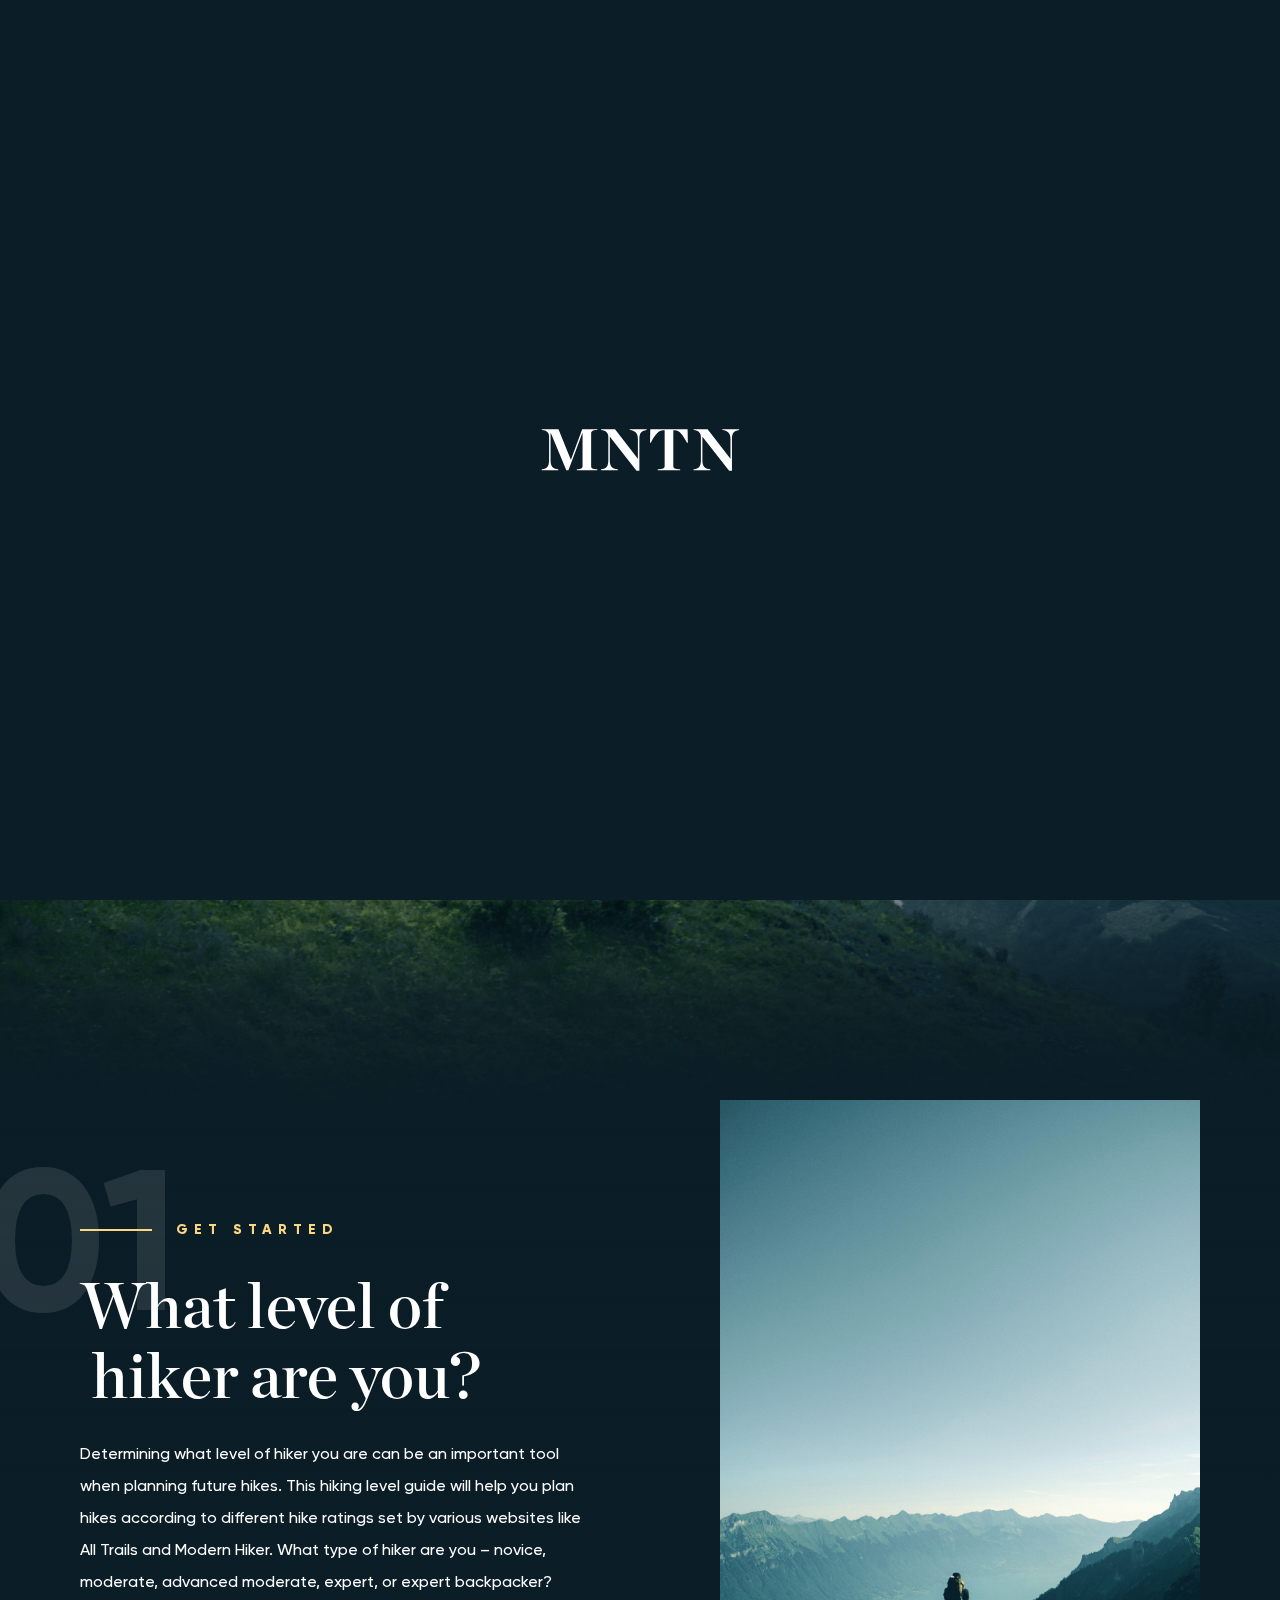
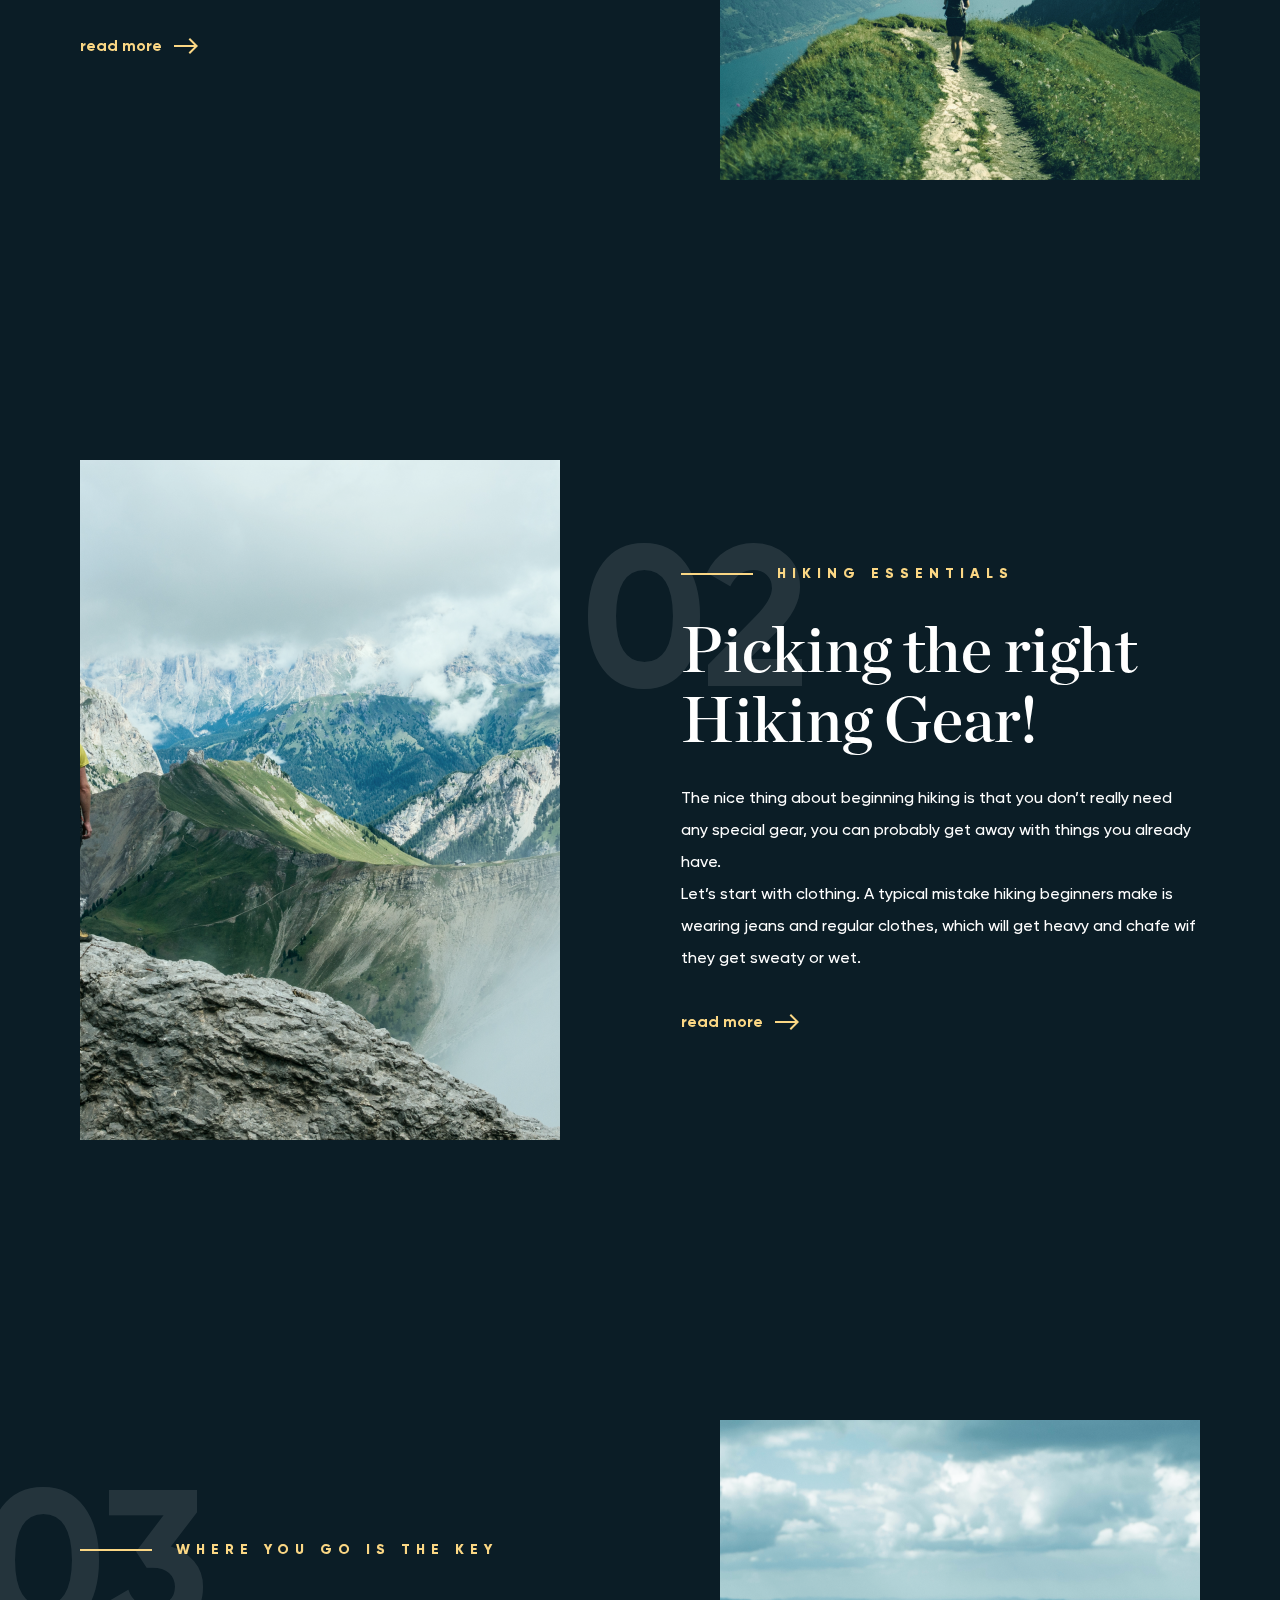
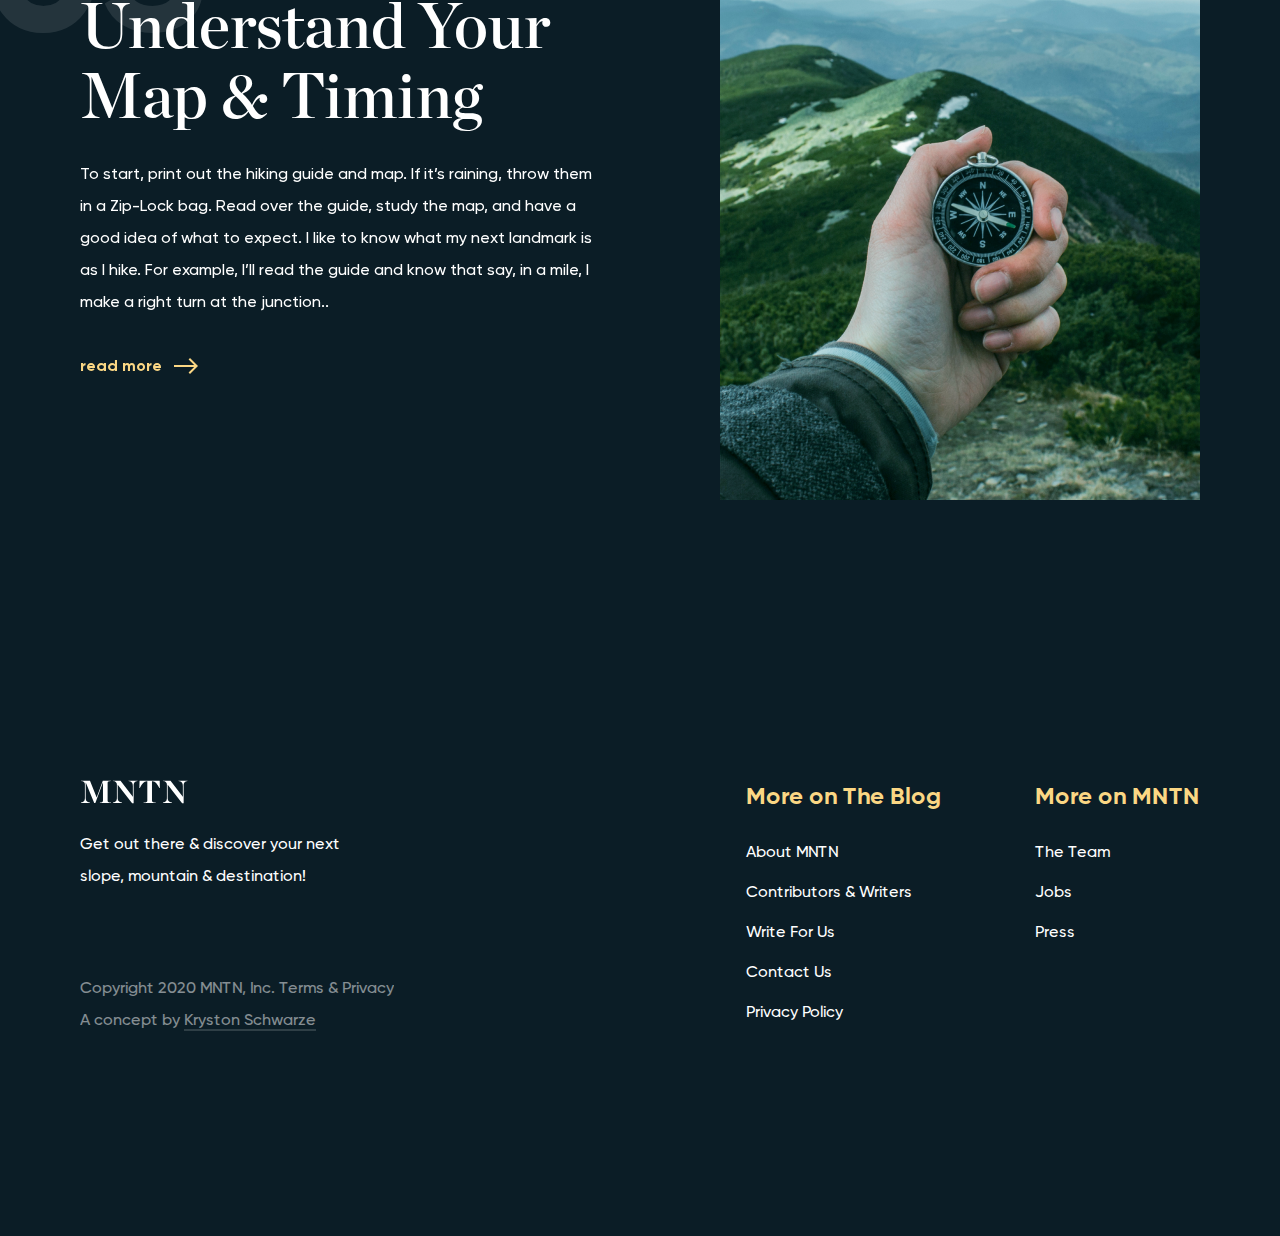
==== index.html @ 4f1edd0f "INIT" ====
<!DOCTYPE html>
<!-- saved from url=(0033)https://mntn.krystonschwarze.com/ -->
<html data-wf-page="5e99e50e1c66a9720b7ceb38" data-wf-site="5e2d678660dc1a91f8ef1b43" class="w-mod-js w-mod-ix mdl-js"><head><meta http-equiv="Content-Type" content="text/html; charset=UTF-8">
  
  <title>MNTN | Landing Page</title>
  <meta content="This is a concept for a blog landing page about hiking and traveling. By Kryston Schwarze." name="description">
  <meta content="MNTN | Landing Page" property="og:title">
  <meta content="This is a concept for a blog landing page about hiking and traveling. By Kryston Schwarze." property="og:description">
  <meta content="http://drive.google.com/uc?export=view&amp;id=1A3w-CeEMQgr1Tvk6RG8-RAgnAR3TEjqf" property="og:image">
  <meta content="summary" name="twitter:card">
  <meta content="width=device-width, initial-scale=1" name="viewport">
  <meta content="Webflow" name="generator">
  <link href="normalize.css" rel="stylesheet" type="text/css">
  <link href="webflow.css" rel="stylesheet" type="text/css">
  <link href="mntn.webflow.css" rel="stylesheet" type="text/css">
  <!-- [if lt IE 9]><script src="https://cdnjs.cloudflare.com/ajax/libs/html5shiv/3.7.3/html5shiv.min.js" type="text/javascript"></script><![endif] -->
  <script type="text/javascript">!function(o,c){var n=c.documentElement,t=" w-mod-";n.className+=t+"js",("ontouchstart"in o||o.DocumentTouch&&c instanceof DocumentTouch)&&(n.className+=t+"touch")}(window,document);</script>
  <link href="https://mntn.krystonschwarze.com/images/favicon.png" rel="shortcut icon" type="image/x-icon">
  <link href="https://mntn.krystonschwarze.com/images/webclip.png" rel="apple-touch-icon">
  <meta name="theme-color" content="#0B1D26">
  <style>
body {
-webkit-font-smoothing: antialiased;
-moz-font-smoothing: antialiased;
-o-font-smoothing: antialiased;
}
::selection {color: #FBD784; background: #color;}
</style>
<style type="text/css" data-styled-components="FiaaB gTcftA caPIRE" data-styled-components-is-local="true">
/* sc-component-id: sc-keyframes-FiaaB */
@-webkit-keyframes FiaaB{100%{-webkit-transform:rotate(360deg);-ms-transform:rotate(360deg);transform:rotate(360deg);}}@keyframes FiaaB{100%{-webkit-transform:rotate(360deg);-ms-transform:rotate(360deg);transform:rotate(360deg);}}
/* sc-component-id: sc-keyframes-gTcftA */
@-webkit-keyframes gTcftA{10%,90%{-webkit-transform:translate3d(-1px,0,0);-ms-transform:translate3d(-1px,0,0);transform:translate3d(-1px,0,0);}20%,80%{-webkit-transform:translate3d(2px,0,0);-ms-transform:translate3d(2px,0,0);transform:translate3d(2px,0,0);}30%,50%,70%{-webkit-transform:translate3d(-4px,0,0);-ms-transform:translate3d(-4px,0,0);transform:translate3d(-4px,0,0);}40%,60%{-webkit-transform:translate3d(4px,0,0);-ms-transform:translate3d(4px,0,0);transform:translate3d(4px,0,0);}}@keyframes gTcftA{10%,90%{-webkit-transform:translate3d(-1px,0,0);-ms-transform:translate3d(-1px,0,0);transform:translate3d(-1px,0,0);}20%,80%{-webkit-transform:translate3d(2px,0,0);-ms-transform:translate3d(2px,0,0);transform:translate3d(2px,0,0);}30%,50%,70%{-webkit-transform:translate3d(-4px,0,0);-ms-transform:translate3d(-4px,0,0);transform:translate3d(-4px,0,0);}40%,60%{-webkit-transform:translate3d(4px,0,0);-ms-transform:translate3d(4px,0,0);transform:translate3d(4px,0,0);}}
/* sc-component-id: sc-keyframes-caPIRE */
@-webkit-keyframes caPIRE{0%{-webkit-transform:scale(.75);-ms-transform:scale(.75);transform:scale(.75);}20%{-webkit-transform:scale(1);-ms-transform:scale(1);transform:scale(1);}40%{-webkit-transform:scale(.75);-ms-transform:scale(.75);transform:scale(.75);}60%{-webkit-transform:scale(1);-ms-transform:scale(1);transform:scale(1);}80%{-webkit-transform:scale(.75);-ms-transform:scale(.75);transform:scale(.75);}100%{-webkit-transform:scale(.75);-ms-transform:scale(.75);transform:scale(.75);}}@keyframes caPIRE{0%{-webkit-transform:scale(.75);-ms-transform:scale(.75);transform:scale(.75);}20%{-webkit-transform:scale(1);-ms-transform:scale(1);transform:scale(1);}40%{-webkit-transform:scale(.75);-ms-transform:scale(.75);transform:scale(.75);}60%{-webkit-transform:scale(1);-ms-transform:scale(1);transform:scale(1);}80%{-webkit-transform:scale(.75);-ms-transform:scale(.75);transform:scale(.75);}100%{-webkit-transform:scale(.75);-ms-transform:scale(.75);transform:scale(.75);}}</style><style>@-webkit-keyframes swal2-show{0%{-webkit-transform:scale(.7);transform:scale(.7)}45%{-webkit-transform:scale(1.05);transform:scale(1.05)}80%{-webkit-transform:scale(.95);transform:scale(.95)}100%{-webkit-transform:scale(1);transform:scale(1)}}@keyframes swal2-show{0%{-webkit-transform:scale(.7);transform:scale(.7)}45%{-webkit-transform:scale(1.05);transform:scale(1.05)}80%{-webkit-transform:scale(.95);transform:scale(.95)}100%{-webkit-transform:scale(1);transform:scale(1)}}@-webkit-keyframes swal2-hide{0%{-webkit-transform:scale(1);transform:scale(1);opacity:1}100%{-webkit-transform:scale(.5);transform:scale(.5);opacity:0}}@keyframes swal2-hide{0%{-webkit-transform:scale(1);transform:scale(1);opacity:1}100%{-webkit-transform:scale(.5);transform:scale(.5);opacity:0}}@-webkit-keyframes swal2-animate-success-line-tip{0%{top:1.1875em;left:.0625em;width:0}54%{top:1.0625em;left:.125em;width:0}70%{top:2.1875em;left:-.375em;width:3.125em}84%{top:3em;left:1.3125em;width:1.0625em}100%{top:2.8125em;left:.875em;width:1.5625em}}@keyframes swal2-animate-success-line-tip{0%{top:1.1875em;left:.0625em;width:0}54%{top:1.0625em;left:.125em;width:0}70%{top:2.1875em;left:-.375em;width:3.125em}84%{top:3em;left:1.3125em;width:1.0625em}100%{top:2.8125em;left:.875em;width:1.5625em}}@-webkit-keyframes swal2-animate-success-line-long{0%{top:3.375em;right:2.875em;width:0}65%{top:3.375em;right:2.875em;width:0}84%{top:2.1875em;right:0;width:3.4375em}100%{top:2.375em;right:.5em;width:2.9375em}}@keyframes swal2-animate-success-line-long{0%{top:3.375em;right:2.875em;width:0}65%{top:3.375em;right:2.875em;width:0}84%{top:2.1875em;right:0;width:3.4375em}100%{top:2.375em;right:.5em;width:2.9375em}}@-webkit-keyframes swal2-rotate-success-circular-line{0%{-webkit-transform:rotate(-45deg);transform:rotate(-45deg)}5%{-webkit-transform:rotate(-45deg);transform:rotate(-45deg)}12%{-webkit-transform:rotate(-405deg);transform:rotate(-405deg)}100%{-webkit-transform:rotate(-405deg);transform:rotate(-405deg)}}@keyframes swal2-rotate-success-circular-line{0%{-webkit-transform:rotate(-45deg);transform:rotate(-45deg)}5%{-webkit-transform:rotate(-45deg);transform:rotate(-45deg)}12%{-webkit-transform:rotate(-405deg);transform:rotate(-405deg)}100%{-webkit-transform:rotate(-405deg);transform:rotate(-405deg)}}@-webkit-keyframes swal2-animate-error-x-mark{0%{margin-top:1.625em;-webkit-transform:scale(.4);transform:scale(.4);opacity:0}50%{margin-top:1.625em;-webkit-transform:scale(.4);transform:scale(.4);opacity:0}80%{margin-top:-.375em;-webkit-transform:scale(1.15);transform:scale(1.15)}100%{margin-top:0;-webkit-transform:scale(1);transform:scale(1);opacity:1}}@keyframes swal2-animate-error-x-mark{0%{margin-top:1.625em;-webkit-transform:scale(.4);transform:scale(.4);opacity:0}50%{margin-top:1.625em;-webkit-transform:scale(.4);transform:scale(.4);opacity:0}80%{margin-top:-.375em;-webkit-transform:scale(1.15);transform:scale(1.15)}100%{margin-top:0;-webkit-transform:scale(1);transform:scale(1);opacity:1}}@-webkit-keyframes swal2-animate-error-icon{0%{-webkit-transform:rotateX(100deg);transform:rotateX(100deg);opacity:0}100%{-webkit-transform:rotateX(0);transform:rotateX(0);opacity:1}}@keyframes swal2-animate-error-icon{0%{-webkit-transform:rotateX(100deg);transform:rotateX(100deg);opacity:0}100%{-webkit-transform:rotateX(0);transform:rotateX(0);opacity:1}}body.swal2-toast-shown .swal2-container{background-color:transparent}body.swal2-toast-shown .swal2-container.swal2-shown{background-color:transparent}body.swal2-toast-shown .swal2-container.swal2-top{top:0;right:auto;bottom:auto;left:50%;-webkit-transform:translateX(-50%);transform:translateX(-50%)}body.swal2-toast-shown .swal2-container.swal2-top-end,body.swal2-toast-shown .swal2-container.swal2-top-right{top:0;right:0;bottom:auto;left:auto}body.swal2-toast-shown .swal2-container.swal2-top-left,body.swal2-toast-shown .swal2-container.swal2-top-start{top:0;right:auto;bottom:auto;left:0}body.swal2-toast-shown .swal2-container.swal2-center-left,body.swal2-toast-shown .swal2-container.swal2-center-start{top:50%;right:auto;bottom:auto;left:0;-webkit-transform:translateY(-50%);transform:translateY(-50%)}body.swal2-toast-shown .swal2-container.swal2-center{top:50%;right:auto;bottom:auto;left:50%;-webkit-transform:translate(-50%,-50%);transform:translate(-50%,-50%)}body.swal2-toast-shown .swal2-container.swal2-center-end,body.swal2-toast-shown .swal2-container.swal2-center-right{top:50%;right:0;bottom:auto;left:auto;-webkit-transform:translateY(-50%);transform:translateY(-50%)}body.swal2-toast-shown .swal2-container.swal2-bottom-left,body.swal2-toast-shown .swal2-container.swal2-bottom-start{top:auto;right:auto;bottom:0;left:0}body.swal2-toast-shown .swal2-container.swal2-bottom{top:auto;right:auto;bottom:0;left:50%;-webkit-transform:translateX(-50%);transform:translateX(-50%)}body.swal2-toast-shown .swal2-container.swal2-bottom-end,body.swal2-toast-shown .swal2-container.swal2-bottom-right{top:auto;right:0;bottom:0;left:auto}body.swal2-toast-column .swal2-toast{flex-direction:column;align-items:stretch}body.swal2-toast-column .swal2-toast .swal2-actions{flex:1;align-self:stretch;height:2.2em;margin-top:.3125em}body.swal2-toast-column .swal2-toast .swal2-loading{justify-content:center}body.swal2-toast-column .swal2-toast .swal2-input{height:2em;margin:.3125em auto;font-size:1em}body.swal2-toast-column .swal2-toast .swal2-validation-message{font-size:1em}.swal2-popup.swal2-toast{flex-direction:row;align-items:center;width:auto;padding:.625em;box-shadow:0 0 .625em #d9d9d9;overflow-y:hidden}.swal2-popup.swal2-toast .swal2-header{flex-direction:row}.swal2-popup.swal2-toast .swal2-title{flex-grow:1;justify-content:flex-start;margin:0 .6em;font-size:1em}.swal2-popup.swal2-toast .swal2-footer{margin:.5em 0 0;padding:.5em 0 0;font-size:.8em}.swal2-popup.swal2-toast .swal2-close{position:initial;width:.8em;height:.8em;line-height:.8}.swal2-popup.swal2-toast .swal2-content{justify-content:flex-start;font-size:1em}.swal2-popup.swal2-toast .swal2-icon{width:2em;min-width:2em;height:2em;margin:0}.swal2-popup.swal2-toast .swal2-icon-text{font-size:2em;font-weight:700;line-height:1em}.swal2-popup.swal2-toast .swal2-icon.swal2-success .swal2-success-ring{width:2em;height:2em}.swal2-popup.swal2-toast .swal2-icon.swal2-error [class^=swal2-x-mark-line]{top:.875em;width:1.375em}.swal2-popup.swal2-toast .swal2-icon.swal2-error [class^=swal2-x-mark-line][class$=left]{left:.3125em}.swal2-popup.swal2-toast .swal2-icon.swal2-error [class^=swal2-x-mark-line][class$=right]{right:.3125em}.swal2-popup.swal2-toast .swal2-actions{height:auto;margin:0 .3125em}.swal2-popup.swal2-toast .swal2-styled{margin:0 .3125em;padding:.3125em .625em;font-size:1em}.swal2-popup.swal2-toast .swal2-styled:focus{box-shadow:0 0 0 .0625em #fff,0 0 0 .125em rgba(50,100,150,.4)}.swal2-popup.swal2-toast .swal2-success{border-color:#a5dc86}.swal2-popup.swal2-toast .swal2-success [class^=swal2-success-circular-line]{position:absolute;width:2em;height:2.8125em;-webkit-transform:rotate(45deg);transform:rotate(45deg);border-radius:50%}.swal2-popup.swal2-toast .swal2-success [class^=swal2-success-circular-line][class$=left]{top:-.25em;left:-.9375em;-webkit-transform:rotate(-45deg);transform:rotate(-45deg);-webkit-transform-origin:2em 2em;transform-origin:2em 2em;border-radius:4em 0 0 4em}.swal2-popup.swal2-toast .swal2-success [class^=swal2-success-circular-line][class$=right]{top:-.25em;left:.9375em;-webkit-transform-origin:0 2em;transform-origin:0 2em;border-radius:0 4em 4em 0}.swal2-popup.swal2-toast .swal2-success .swal2-success-ring{width:2em;height:2em}.swal2-popup.swal2-toast .swal2-success .swal2-success-fix{top:0;left:.4375em;width:.4375em;height:2.6875em}.swal2-popup.swal2-toast .swal2-success [class^=swal2-success-line]{height:.3125em}.swal2-popup.swal2-toast .swal2-success [class^=swal2-success-line][class$=tip]{top:1.125em;left:.1875em;width:.75em}.swal2-popup.swal2-toast .swal2-success [class^=swal2-success-line][class$=long]{top:.9375em;right:.1875em;width:1.375em}.swal2-popup.swal2-toast.swal2-show{-webkit-animation:showSweetToast .5s;animation:showSweetToast .5s}.swal2-popup.swal2-toast.swal2-hide{-webkit-animation:hideSweetToast .2s forwards;animation:hideSweetToast .2s forwards}.swal2-popup.swal2-toast .swal2-animate-success-icon .swal2-success-line-tip{-webkit-animation:animate-toast-success-tip .75s;animation:animate-toast-success-tip .75s}.swal2-popup.swal2-toast .swal2-animate-success-icon .swal2-success-line-long{-webkit-animation:animate-toast-success-long .75s;animation:animate-toast-success-long .75s}@-webkit-keyframes showSweetToast{0%{-webkit-transform:translateY(-.625em) rotateZ(2deg);transform:translateY(-.625em) rotateZ(2deg);opacity:0}33%{-webkit-transform:translateY(0) rotateZ(-2deg);transform:translateY(0) rotateZ(-2deg);opacity:.5}66%{-webkit-transform:translateY(.3125em) rotateZ(2deg);transform:translateY(.3125em) rotateZ(2deg);opacity:.7}100%{-webkit-transform:translateY(0) rotateZ(0);transform:translateY(0) rotateZ(0);opacity:1}}@keyframes showSweetToast{0%{-webkit-transform:translateY(-.625em) rotateZ(2deg);transform:translateY(-.625em) rotateZ(2deg);opacity:0}33%{-webkit-transform:translateY(0) rotateZ(-2deg);transform:translateY(0) rotateZ(-2deg);opacity:.5}66%{-webkit-transform:translateY(.3125em) rotateZ(2deg);transform:translateY(.3125em) rotateZ(2deg);opacity:.7}100%{-webkit-transform:translateY(0) rotateZ(0);transform:translateY(0) rotateZ(0);opacity:1}}@-webkit-keyframes hideSweetToast{0%{opacity:1}33%{opacity:.5}100%{-webkit-transform:rotateZ(1deg);transform:rotateZ(1deg);opacity:0}}@keyframes hideSweetToast{0%{opacity:1}33%{opacity:.5}100%{-webkit-transform:rotateZ(1deg);transform:rotateZ(1deg);opacity:0}}@-webkit-keyframes animate-toast-success-tip{0%{top:.5625em;left:.0625em;width:0}54%{top:.125em;left:.125em;width:0}70%{top:.625em;left:-.25em;width:1.625em}84%{top:1.0625em;left:.75em;width:.5em}100%{top:1.125em;left:.1875em;width:.75em}}@keyframes animate-toast-success-tip{0%{top:.5625em;left:.0625em;width:0}54%{top:.125em;left:.125em;width:0}70%{top:.625em;left:-.25em;width:1.625em}84%{top:1.0625em;left:.75em;width:.5em}100%{top:1.125em;left:.1875em;width:.75em}}@-webkit-keyframes animate-toast-success-long{0%{top:1.625em;right:1.375em;width:0}65%{top:1.25em;right:.9375em;width:0}84%{top:.9375em;right:0;width:1.125em}100%{top:.9375em;right:.1875em;width:1.375em}}@keyframes animate-toast-success-long{0%{top:1.625em;right:1.375em;width:0}65%{top:1.25em;right:.9375em;width:0}84%{top:.9375em;right:0;width:1.125em}100%{top:.9375em;right:.1875em;width:1.375em}}body.swal2-shown:not(.swal2-no-backdrop):not(.swal2-toast-shown){overflow:hidden}body.swal2-height-auto{height:auto!important}body.swal2-no-backdrop .swal2-shown{top:auto;right:auto;bottom:auto;left:auto;background-color:transparent}body.swal2-no-backdrop .swal2-shown>.swal2-modal{box-shadow:0 0 10px rgba(0,0,0,.4)}body.swal2-no-backdrop .swal2-shown.swal2-top{top:0;left:50%;-webkit-transform:translateX(-50%);transform:translateX(-50%)}body.swal2-no-backdrop .swal2-shown.swal2-top-left,body.swal2-no-backdrop .swal2-shown.swal2-top-start{top:0;left:0}body.swal2-no-backdrop .swal2-shown.swal2-top-end,body.swal2-no-backdrop .swal2-shown.swal2-top-right{top:0;right:0}body.swal2-no-backdrop .swal2-shown.swal2-center{top:50%;left:50%;-webkit-transform:translate(-50%,-50%);transform:translate(-50%,-50%)}body.swal2-no-backdrop .swal2-shown.swal2-center-left,body.swal2-no-backdrop .swal2-shown.swal2-center-start{top:50%;left:0;-webkit-transform:translateY(-50%);transform:translateY(-50%)}body.swal2-no-backdrop .swal2-shown.swal2-center-end,body.swal2-no-backdrop .swal2-shown.swal2-center-right{top:50%;right:0;-webkit-transform:translateY(-50%);transform:translateY(-50%)}body.swal2-no-backdrop .swal2-shown.swal2-bottom{bottom:0;left:50%;-webkit-transform:translateX(-50%);transform:translateX(-50%)}body.swal2-no-backdrop .swal2-shown.swal2-bottom-left,body.swal2-no-backdrop .swal2-shown.swal2-bottom-start{bottom:0;left:0}body.swal2-no-backdrop .swal2-shown.swal2-bottom-end,body.swal2-no-backdrop .swal2-shown.swal2-bottom-right{right:0;bottom:0}.swal2-container{display:flex;position:fixed;top:0;right:0;bottom:0;left:0;flex-direction:row;align-items:center;justify-content:center;padding:10px;background-color:transparent;z-index:1060;overflow-x:hidden;-webkit-overflow-scrolling:touch}.swal2-container.swal2-top{align-items:flex-start}.swal2-container.swal2-top-left,.swal2-container.swal2-top-start{align-items:flex-start;justify-content:flex-start}.swal2-container.swal2-top-end,.swal2-container.swal2-top-right{align-items:flex-start;justify-content:flex-end}.swal2-container.swal2-center{align-items:center}.swal2-container.swal2-center-left,.swal2-container.swal2-center-start{align-items:center;justify-content:flex-start}.swal2-container.swal2-center-end,.swal2-container.swal2-center-right{align-items:center;justify-content:flex-end}.swal2-container.swal2-bottom{align-items:flex-end}.swal2-container.swal2-bottom-left,.swal2-container.swal2-bottom-start{align-items:flex-end;justify-content:flex-start}.swal2-container.swal2-bottom-end,.swal2-container.swal2-bottom-right{align-items:flex-end;justify-content:flex-end}.swal2-container.swal2-grow-fullscreen>.swal2-modal{display:flex!important;flex:1;align-self:stretch;justify-content:center}.swal2-container.swal2-grow-row>.swal2-modal{display:flex!important;flex:1;align-content:center;justify-content:center}.swal2-container.swal2-grow-column{flex:1;flex-direction:column}.swal2-container.swal2-grow-column.swal2-bottom,.swal2-container.swal2-grow-column.swal2-center,.swal2-container.swal2-grow-column.swal2-top{align-items:center}.swal2-container.swal2-grow-column.swal2-bottom-left,.swal2-container.swal2-grow-column.swal2-bottom-start,.swal2-container.swal2-grow-column.swal2-center-left,.swal2-container.swal2-grow-column.swal2-center-start,.swal2-container.swal2-grow-column.swal2-top-left,.swal2-container.swal2-grow-column.swal2-top-start{align-items:flex-start}.swal2-container.swal2-grow-column.swal2-bottom-end,.swal2-container.swal2-grow-column.swal2-bottom-right,.swal2-container.swal2-grow-column.swal2-center-end,.swal2-container.swal2-grow-column.swal2-center-right,.swal2-container.swal2-grow-column.swal2-top-end,.swal2-container.swal2-grow-column.swal2-top-right{align-items:flex-end}.swal2-container.swal2-grow-column>.swal2-modal{display:flex!important;flex:1;align-content:center;justify-content:center}.swal2-container:not(.swal2-top):not(.swal2-top-start):not(.swal2-top-end):not(.swal2-top-left):not(.swal2-top-right):not(.swal2-center-start):not(.swal2-center-end):not(.swal2-center-left):not(.swal2-center-right):not(.swal2-bottom):not(.swal2-bottom-start):not(.swal2-bottom-end):not(.swal2-bottom-left):not(.swal2-bottom-right):not(.swal2-grow-fullscreen)>.swal2-modal{margin:auto}@media all and (-ms-high-contrast:none),(-ms-high-contrast:active){.swal2-container .swal2-modal{margin:0!important}}.swal2-container.swal2-fade{transition:background-color .1s}.swal2-container.swal2-shown{background-color:rgba(0,0,0,.4)}.swal2-popup{display:none;position:relative;flex-direction:column;justify-content:center;width:32em;max-width:100%;padding:1.25em;border-radius:.3125em;background:#fff;font-family:inherit;font-size:1rem;box-sizing:border-box}.swal2-popup:focus{outline:0}.swal2-popup.swal2-loading{overflow-y:hidden}.swal2-popup .swal2-header{display:flex;flex-direction:column;align-items:center}.swal2-popup .swal2-title{display:block;position:relative;max-width:100%;margin:0 0 .4em;padding:0;color:#595959;font-size:1.875em;font-weight:600;text-align:center;text-transform:none;word-wrap:break-word}.swal2-popup .swal2-actions{flex-wrap:wrap;align-items:center;justify-content:center;margin:1.25em auto 0;z-index:1}.swal2-popup .swal2-actions:not(.swal2-loading) .swal2-styled[disabled]{opacity:.4}.swal2-popup .swal2-actions:not(.swal2-loading) .swal2-styled:hover{background-image:linear-gradient(rgba(0,0,0,.1),rgba(0,0,0,.1))}.swal2-popup .swal2-actions:not(.swal2-loading) .swal2-styled:active{background-image:linear-gradient(rgba(0,0,0,.2),rgba(0,0,0,.2))}.swal2-popup .swal2-actions.swal2-loading .swal2-styled.swal2-confirm{width:2.5em;height:2.5em;margin:.46875em;padding:0;border:.25em solid transparent;border-radius:100%;border-color:transparent;background-color:transparent!important;color:transparent;cursor:default;box-sizing:border-box;-webkit-animation:swal2-rotate-loading 1.5s linear 0s infinite normal;animation:swal2-rotate-loading 1.5s linear 0s infinite normal;-webkit-user-select:none;-moz-user-select:none;-ms-user-select:none;user-select:none}.swal2-popup .swal2-actions.swal2-loading .swal2-styled.swal2-cancel{margin-right:30px;margin-left:30px}.swal2-popup .swal2-actions.swal2-loading :not(.swal2-styled).swal2-confirm::after{display:inline-block;width:15px;height:15px;margin-left:5px;border:3px solid #999;border-radius:50%;border-right-color:transparent;box-shadow:1px 1px 1px #fff;content:'';-webkit-animation:swal2-rotate-loading 1.5s linear 0s infinite normal;animation:swal2-rotate-loading 1.5s linear 0s infinite normal}.swal2-popup .swal2-styled{margin:.3125em;padding:.625em 2em;font-weight:500;box-shadow:none}.swal2-popup .swal2-styled:not([disabled]){cursor:pointer}.swal2-popup .swal2-styled.swal2-confirm{border:0;border-radius:.25em;background:initial;background-color:#3085d6;color:#fff;font-size:1.0625em}.swal2-popup .swal2-styled.swal2-cancel{border:0;border-radius:.25em;background:initial;background-color:#aaa;color:#fff;font-size:1.0625em}.swal2-popup .swal2-styled:focus{outline:0;box-shadow:0 0 0 2px #fff,0 0 0 4px rgba(50,100,150,.4)}.swal2-popup .swal2-styled::-moz-focus-inner{border:0}.swal2-popup .swal2-footer{justify-content:center;margin:1.25em 0 0;padding:1em 0 0;border-top:1px solid #eee;color:#545454;font-size:1em}.swal2-popup .swal2-image{max-width:100%;margin:1.25em auto}.swal2-popup .swal2-close{position:absolute;top:0;right:0;justify-content:center;width:1.2em;height:1.2em;padding:0;transition:color .1s ease-out;border:none;border-radius:0;outline:initial;background:0 0;color:#ccc;font-family:serif;font-size:2.5em;line-height:1.2;cursor:pointer;overflow:hidden}.swal2-popup .swal2-close:hover{-webkit-transform:none;transform:none;color:#f27474}.swal2-popup>.swal2-checkbox,.swal2-popup>.swal2-file,.swal2-popup>.swal2-input,.swal2-popup>.swal2-radio,.swal2-popup>.swal2-select,.swal2-popup>.swal2-textarea{display:none}.swal2-popup .swal2-content{justify-content:center;margin:0;padding:0;color:#545454;font-size:1.125em;font-weight:300;line-height:normal;z-index:1;word-wrap:break-word}.swal2-popup #swal2-content{text-align:center}.swal2-popup .swal2-checkbox,.swal2-popup .swal2-file,.swal2-popup .swal2-input,.swal2-popup .swal2-radio,.swal2-popup .swal2-select,.swal2-popup .swal2-textarea{margin:1em auto}.swal2-popup .swal2-file,.swal2-popup .swal2-input,.swal2-popup .swal2-textarea{width:100%;transition:border-color .3s,box-shadow .3s;border:1px solid #d9d9d9;border-radius:.1875em;font-size:1.125em;box-shadow:inset 0 1px 1px rgba(0,0,0,.06);box-sizing:border-box}.swal2-popup .swal2-file.swal2-inputerror,.swal2-popup .swal2-input.swal2-inputerror,.swal2-popup .swal2-textarea.swal2-inputerror{border-color:#f27474!important;box-shadow:0 0 2px #f27474!important}.swal2-popup .swal2-file:focus,.swal2-popup .swal2-input:focus,.swal2-popup .swal2-textarea:focus{border:1px solid #b4dbed;outline:0;box-shadow:0 0 3px #c4e6f5}.swal2-popup .swal2-file::-webkit-input-placeholder,.swal2-popup .swal2-input::-webkit-input-placeholder,.swal2-popup .swal2-textarea::-webkit-input-placeholder{color:#ccc}.swal2-popup .swal2-file:-ms-input-placeholder,.swal2-popup .swal2-input:-ms-input-placeholder,.swal2-popup .swal2-textarea:-ms-input-placeholder{color:#ccc}.swal2-popup .swal2-file::-ms-input-placeholder,.swal2-popup .swal2-input::-ms-input-placeholder,.swal2-popup .swal2-textarea::-ms-input-placeholder{color:#ccc}.swal2-popup .swal2-file::placeholder,.swal2-popup .swal2-input::placeholder,.swal2-popup .swal2-textarea::placeholder{color:#ccc}.swal2-popup .swal2-range input{width:80%}.swal2-popup .swal2-range output{width:20%;font-weight:600;text-align:center}.swal2-popup .swal2-range input,.swal2-popup .swal2-range output{height:2.625em;margin:1em auto;padding:0;font-size:1.125em;line-height:2.625em}.swal2-popup .swal2-input{height:2.625em;padding:0 .75em}.swal2-popup .swal2-input[type=number]{max-width:10em}.swal2-popup .swal2-file{font-size:1.125em}.swal2-popup .swal2-textarea{height:6.75em;padding:.75em}.swal2-popup .swal2-select{min-width:50%;max-width:100%;padding:.375em .625em;color:#545454;font-size:1.125em}.swal2-popup .swal2-checkbox,.swal2-popup .swal2-radio{align-items:center;justify-content:center}.swal2-popup .swal2-checkbox label,.swal2-popup .swal2-radio label{margin:0 .6em;font-size:1.125em}.swal2-popup .swal2-checkbox input,.swal2-popup .swal2-radio input{margin:0 .4em}.swal2-popup .swal2-validation-message{display:none;align-items:center;justify-content:center;padding:.625em;background:#f0f0f0;color:#666;font-size:1em;font-weight:300;overflow:hidden}.swal2-popup .swal2-validation-message::before{display:inline-block;width:1.5em;min-width:1.5em;height:1.5em;margin:0 .625em;border-radius:50%;background-color:#f27474;color:#fff;font-weight:600;line-height:1.5em;text-align:center;content:'!';zoom:normal}@supports (-ms-accelerator:true){.swal2-range input{width:100%!important}.swal2-range output{display:none}}@media all and (-ms-high-contrast:none),(-ms-high-contrast:active){.swal2-range input{width:100%!important}.swal2-range output{display:none}}@-moz-document url-prefix(){.swal2-close:focus{outline:2px solid rgba(50,100,150,.4)}}.swal2-icon{position:relative;justify-content:center;width:5em;height:5em;margin:1.25em auto 1.875em;border:.25em solid transparent;border-radius:50%;line-height:5em;cursor:default;box-sizing:content-box;-webkit-user-select:none;-moz-user-select:none;-ms-user-select:none;user-select:none;zoom:normal}.swal2-icon-text{font-size:3.75em}.swal2-icon.swal2-error{border-color:#f27474}.swal2-icon.swal2-error .swal2-x-mark{position:relative;flex-grow:1}.swal2-icon.swal2-error [class^=swal2-x-mark-line]{display:block;position:absolute;top:2.3125em;width:2.9375em;height:.3125em;border-radius:.125em;background-color:#f27474}.swal2-icon.swal2-error [class^=swal2-x-mark-line][class$=left]{left:1.0625em;-webkit-transform:rotate(45deg);transform:rotate(45deg)}.swal2-icon.swal2-error [class^=swal2-x-mark-line][class$=right]{right:1em;-webkit-transform:rotate(-45deg);transform:rotate(-45deg)}.swal2-icon.swal2-warning{border-color:#facea8;color:#f8bb86}.swal2-icon.swal2-info{border-color:#9de0f6;color:#3fc3ee}.swal2-icon.swal2-question{border-color:#c9dae1;color:#87adbd}.swal2-icon.swal2-success{border-color:#a5dc86}.swal2-icon.swal2-success [class^=swal2-success-circular-line]{position:absolute;width:3.75em;height:7.5em;-webkit-transform:rotate(45deg);transform:rotate(45deg);border-radius:50%}.swal2-icon.swal2-success [class^=swal2-success-circular-line][class$=left]{top:-.4375em;left:-2.0635em;-webkit-transform:rotate(-45deg);transform:rotate(-45deg);-webkit-transform-origin:3.75em 3.75em;transform-origin:3.75em 3.75em;border-radius:7.5em 0 0 7.5em}.swal2-icon.swal2-success [class^=swal2-success-circular-line][class$=right]{top:-.6875em;left:1.875em;-webkit-transform:rotate(-45deg);transform:rotate(-45deg);-webkit-transform-origin:0 3.75em;transform-origin:0 3.75em;border-radius:0 7.5em 7.5em 0}.swal2-icon.swal2-success .swal2-success-ring{position:absolute;top:-.25em;left:-.25em;width:100%;height:100%;border:.25em solid rgba(165,220,134,.3);border-radius:50%;z-index:2;box-sizing:content-box}.swal2-icon.swal2-success .swal2-success-fix{position:absolute;top:.5em;left:1.625em;width:.4375em;height:5.625em;-webkit-transform:rotate(-45deg);transform:rotate(-45deg);z-index:1}.swal2-icon.swal2-success [class^=swal2-success-line]{display:block;position:absolute;height:.3125em;border-radius:.125em;background-color:#a5dc86;z-index:2}.swal2-icon.swal2-success [class^=swal2-success-line][class$=tip]{top:2.875em;left:.875em;width:1.5625em;-webkit-transform:rotate(45deg);transform:rotate(45deg)}.swal2-icon.swal2-success [class^=swal2-success-line][class$=long]{top:2.375em;right:.5em;width:2.9375em;-webkit-transform:rotate(-45deg);transform:rotate(-45deg)}.swal2-progresssteps{align-items:center;margin:0 0 1.25em;padding:0;font-weight:600}.swal2-progresssteps li{display:inline-block;position:relative}.swal2-progresssteps .swal2-progresscircle{width:2em;height:2em;border-radius:2em;background:#3085d6;color:#fff;line-height:2em;text-align:center;z-index:20}.swal2-progresssteps .swal2-progresscircle:first-child{margin-left:0}.swal2-progresssteps .swal2-progresscircle:last-child{margin-right:0}.swal2-progresssteps .swal2-progresscircle.swal2-activeprogressstep{background:#3085d6}.swal2-progresssteps .swal2-progresscircle.swal2-activeprogressstep~.swal2-progresscircle{background:#add8e6}.swal2-progresssteps .swal2-progresscircle.swal2-activeprogressstep~.swal2-progressline{background:#add8e6}.swal2-progresssteps .swal2-progressline{width:2.5em;height:.4em;margin:0 -1px;background:#3085d6;z-index:10}[class^=swal2]{-webkit-tap-highlight-color:transparent}.swal2-show{-webkit-animation:swal2-show .3s;animation:swal2-show .3s}.swal2-show.swal2-noanimation{-webkit-animation:none;animation:none}.swal2-hide{-webkit-animation:swal2-hide .15s forwards;animation:swal2-hide .15s forwards}.swal2-hide.swal2-noanimation{-webkit-animation:none;animation:none}.swal2-rtl .swal2-close{right:auto;left:0}.swal2-animate-success-icon .swal2-success-line-tip{-webkit-animation:swal2-animate-success-line-tip .75s;animation:swal2-animate-success-line-tip .75s}.swal2-animate-success-icon .swal2-success-line-long{-webkit-animation:swal2-animate-success-line-long .75s;animation:swal2-animate-success-line-long .75s}.swal2-animate-success-icon .swal2-success-circular-line-right{-webkit-animation:swal2-rotate-success-circular-line 4.25s ease-in;animation:swal2-rotate-success-circular-line 4.25s ease-in}.swal2-animate-error-icon{-webkit-animation:swal2-animate-error-icon .5s;animation:swal2-animate-error-icon .5s}.swal2-animate-error-icon .swal2-x-mark{-webkit-animation:swal2-animate-error-x-mark .5s;animation:swal2-animate-error-x-mark .5s}@-webkit-keyframes swal2-rotate-loading{0%{-webkit-transform:rotate(0);transform:rotate(0)}100%{-webkit-transform:rotate(360deg);transform:rotate(360deg)}}@keyframes swal2-rotate-loading{0%{-webkit-transform:rotate(0);transform:rotate(0)}100%{-webkit-transform:rotate(360deg);transform:rotate(360deg)}}@media print{body.swal2-shown:not(.swal2-no-backdrop):not(.swal2-toast-shown){overflow-y:scroll!important}body.swal2-shown:not(.swal2-no-backdrop):not(.swal2-toast-shown)>[aria-hidden=true]{display:none}body.swal2-shown:not(.swal2-no-backdrop):not(.swal2-toast-shown) .swal2-container{position:initial!important}}</style><style>
      .ejoy-sub-active{
        color: #1296ba !important;
      }
      
      .ejoy-sub-hovered{
        color: #1296ba !important;
      }
      .ejoy-sub-clzz{
        cursor: pointer;
        
        lineHeight: 1.2;
          font-size: 28px;
          color: #FFCC00; background: rgba(17, 17, 17, 0.7);
        
      }
      .ejoy-sub-clzz:hover{
        color: #1296ba !important;
      }
      .ej-trans-sub{
        position: absolute;
        width: 100%;
        display: flex;
        justify-content: center;
        align-items: center;
        z-index: 9999999;
        cursor: move;
      }
      .ej-trans-sub > span{
        color: #3CF9ED;
        font-size: 18px;
        text-align: center;
        padding: 0 16px;
        line-height: 1.5;
        background: rgba(32, 26, 25, 0.8);
        // text-shadow: 0px 1px 4px black;
        padding: 0 8px;
        
        lineHeight: 1.2;
        font-size: 16px;
        color: #0CB1C7; background: rgba(67, 65, 65, 0.7);
      
      }
      .ej-main-sub{
        position: absolute;
        width: 100%;
        display: flex;
        justify-content: center;
        align-items: center;
        z-index: 99999999;
        cursor: move;
        padding: 0 8px;
      }
      .ej-main-sub > span{
        color: white;
        font-size: 20px;
        line-height: 1.5;
        text-align: center;
        background: rgba(32, 26, 25, 0.8);
        // text-shadow: 0px 1px 4px black;
        padding: 2px 8px;
        
        lineHeight: 1.2;
          font-size: 28px;
          color: #FFCC00; background: rgba(17, 17, 17, 0.7);
        
      }

      .ej-main-sub .ejoy-sub-clzz{
        background: transparent !important
      }

      .tran-subtitle > span{
        cursor: pointer;
        padding-left: 10px;
        top: 2px;
        position: relative;
      }

      .tran-subtitle > span > span{
        position: absolute;
        top: -170%;
        background: rgba(0,0,0,0.5);
        font-size: 13px;
        line-height: 20px;
        padding: 2px 8px;
        color: white;
        display: none;
        border-radius: 4px;
        white-space: nowrap;
        left: -50%;
        font-weight: normal;
      }

      .view-icon-copy-main-sub:hover > span, .view-icon-edit-sub:hover > span, .view-icon-copy-tran-sub:hover > span {
        display: block;
      }

      .tran-subtitle > span > svg{
        width: 16px;
        height: 16px;
        pointer-events: none;
        display: inline-flex !important;
        vertical-align: baseline !important;
      }
      
      .view-icon-copy-main-sub > svg{
        pointer-events: none;
        color: #FFCC00
      }

      .view-icon-copy-tran-sub{
        padding-left: 0 !important;
        padding-right: 8px !important;
      }
      .view-icon-copy-tran-sub > svg{
        pointer-events: none;
        color: #0CB1C7
      }


      </style></head>
<body class="body">
  <div data-w-id="41b39f2a-3cc6-0436-9059-9418e7f2bdc5" style="display: none; opacity: 0;" class="loading">
    <div class="loading-wrapper"><img src="Logo.svg" width="200" alt="" class="logo-loading"></div>
  </div>
  <div class="site-wrapper">
    <div class="hero-section">
      <div class="navbar">
        <div class="content-wrapper nav">
          <a href="https://mntn.krystonschwarze.com/#" class="logo w-inline-block">
            <div class="mntn-logo w-embed"><svg width="108" height="24" viewBox="0 0 108 24" fill="none" xmlns="http://www.w3.org/2000/svg">
<g clip-path="url(#clip0)">
<path d="M0.96 23H9.856V22.552C6.656 22.136 5.696 20.792 5.696 17.56V2.872H5.888L14.208 23.032H15.36L22.816 2.872H22.976V20.728C22.976 22.008 22.176 22.456 19.904 22.552V23H30.944V22.552C28.256 22.456 27.616 21.944 27.616 20.728V2.968C27.616 1.752 28.256 1.208 30.944 1.112V0.695999H22.784L16.736 17.144H16.576L9.984 0.695999H0.96V1.112C3.712 1.176 4.896 2.648 4.896 4.568V17.56C4.896 20.792 3.968 22.168 0.96 22.552V23Z" fill="white"></path>
<path d="M52.128 23.352H53.664V6.104C53.664 2.936 54.528 1.56 57.536 1.112V0.695999H48.448V1.112C51.68 1.496 52.864 2.936 52.864 6.104V16.728H52.832L40.512 0.695999H32.96V1.112C35.712 1.24 36.896 2.872 36.896 4.824V17.56C36.896 20.792 35.968 22.168 32.96 22.552V23H41.984V22.552C38.72 22.2 37.696 20.792 37.696 17.56V4.728H37.728L52.128 23.352Z" fill="white"></path>
<path d="M63.6 23H75.696V22.552C72.848 22.488 71.984 21.944 71.984 20.728V1.272H72.752C75.216 1.272 77.136 3.736 79.376 8.088L79.856 8.024L79.696 0.695999H59.568L59.376 8.024L59.856 8.088C62.128 3.64 64.08 1.272 66.512 1.272H67.312V20.728C67.312 21.944 66.416 22.488 63.6 22.552V23Z" fill="white"></path>
<path d="M102.128 23.352H103.664V6.104C103.664 2.936 104.528 1.56 107.536 1.112V0.695999H98.448V1.112C101.68 1.496 102.864 2.936 102.864 6.104V16.728H102.832L90.512 0.695999H82.96V1.112C85.712 1.24 86.896 2.872 86.896 4.824V17.56C86.896 20.792 85.968 22.168 82.96 22.552V23H91.984V22.552C88.72 22.2 87.696 20.792 87.696 17.56V4.728H87.728L102.128 23.352Z" fill="white"></path>
</g>
<defs>
<clippath id="clip0">
<rect width="108" height="24" fill="white"></rect>
</clippath>
</defs>
</svg></div>
          </a>
          <div class="nav-link-wrapper">
            <a href="https://mntn.krystonschwarze.com/#" class="nav-link nav w-inline-block">
              <div>Equipment</div>
            </a>
            <a href="https://mntn.krystonschwarze.com/#" class="nav-link nav w-inline-block">
              <div>About us</div>
            </a>
            <a href="https://mntn.krystonschwarze.com/#" class="nav-link nav w-inline-block">
              <div>Blog</div>
            </a>
          </div>
          <div class="account">
            <a href="https://mntn.krystonschwarze.com/#" class="link-to hero w-inline-block">
              <div class="icon margin-right w-embed"><svg width="24" height="24" viewBox="0 0 24 24" fill="none" xmlns="http://www.w3.org/2000/svg">
<path fill-rule="evenodd" clip-rule="evenodd" d="M12 14C14.2091 14 16 12.2091 16 10C16 7.79086 14.2091 6 12 6C9.79086 6 8 7.79086 8 10C8 12.2091 9.79086 14 12 14ZM12 12C13.1046 12 14 11.1046 14 10C14 8.89543 13.1046 8 12 8C10.8954 8 10 8.89543 10 10C10 11.1046 10.8954 12 12 12Z" fill="currentColor"></path>
<path fill-rule="evenodd" clip-rule="evenodd" d="M17.9261 20.0557C20.397 18.235 22 15.3047 22 12C22 6.47715 17.5228 2 12 2C6.47715 2 2 6.47715 2 12C2 15.3047 3.60301 18.235 6.07388 20.0557C6.11934 20.0892 6.16509 20.1223 6.21112 20.1551C6.65997 20.4742 7.1363 20.7573 7.63587 21C8.95464 21.6407 10.4354 22 12 22C13.5646 22 15.0454 21.6407 16.3641 21C16.3909 20.987 16.4177 20.9738 16.4443 20.9606C16.9657 20.7015 17.4613 20.3982 17.9261 20.0557ZM17.2287 18.055C18.926 16.588 20 14.4194 20 12C20 7.58172 16.4183 4 12 4C7.58172 4 4 7.58172 4 12C4 14.4194 5.07401 16.588 6.77128 18.055C7.80066 16.2313 9.75654 15 12 15C14.2435 15 16.1993 16.2313 17.2287 18.055ZM15.5567 19.1679C14.8921 17.8803 13.5488 17 12 17C10.4512 17 9.10792 17.8803 8.44332 19.1679C9.51467 19.7005 10.7224 20 12 20C13.2776 20 14.4853 19.7005 15.5567 19.1679Z" fill="currentColor"></path>
</svg></div>
              <div>Account</div>
            </a>
          </div>
        </div>
      </div>
      <div data-w-id="3f00c438-a0f3-3091-6407-ce77cd80edd8" class="content-wrapper hero" style="will-change: opacity, transform; opacity: 0; transform: translate3d(0px, -60%, 0px) scale3d(1, 1, 1) rotateX(0deg) rotateY(0deg) rotateZ(0deg) skew(0deg, 0deg); transform-style: preserve-3d;">
        <div class="social-links">
          <div class="text-block">Follow us</div>
          <div class="icon social w-embed"><svg width="25" height="25" viewBox="0 0 25 25" fill="none" xmlns="http://www.w3.org/2000/svg">
<path d="M2.5 16.7L2.5 8.3C2.5 5.0968 5.09675 2.5 8.3 2.5L16.7 2.5C19.9033 2.5 22.5 5.0968 22.5 8.29999L22.5 16.7C22.5 19.9032 19.9033 22.5 16.7 22.5L8.3 22.5C5.09675 22.5 2.5 19.9032 2.5 16.7ZM4.49998 16.9C4.49998 18.8882 6.11176 20.5 8.09998 20.5L16.9 20.5C18.8882 20.5 20.5 18.8882 20.5 16.9L20.5 8.1C20.5 6.1118 18.8882 4.5 16.9 4.5L8.09998 4.5C6.11176 4.5 4.49998 6.1118 4.49998 8.1L4.49998 16.9ZM5.99998 7.25C5.99998 6.5596 6.55963 6 7.24998 6C7.94034 6 8.49998 6.5596 8.49998 7.25C8.49998 7.9404 7.94034 8.5 7.24998 8.5C6.55963 8.5 5.99998 7.9404 5.99998 7.25ZM7.49998 12.5C7.49998 9.7386 9.73856 7.5 12.5 7.5C15.2614 7.5 17.5 9.7386 17.5 12.5C17.5 15.2614 15.2614 17.5 12.5 17.5C9.73856 17.5 7.49998 15.2614 7.49998 12.5ZM9.49998 12.5C9.49998 14.1569 10.8432 15.5 12.5 15.5C14.1569 15.5 15.5 14.1569 15.5 12.5C15.5 10.8431 14.1569 9.5 12.5 9.5C10.8432 9.5 9.49998 10.8431 9.49998 12.5Z" fill="white"></path>
</svg></div>
          <div class="icon social w-embed"><svg width="25" height="25" viewBox="0 0 25 25" fill="none" xmlns="http://www.w3.org/2000/svg">
<path d="M6.51238 2.04079C6.85373 2.81039 7.08442 3.63759 7.18815 4.50559C6.65701 3.61969 5.81598 2.93909 4.81378 2.61869C5.30564 3.44799 5.66278 4.36639 5.8552 5.34399C5.02112 6.12679 4.5 7.24209 4.5 8.47649C4.5 10.8466 6.42147 12.7683 8.79155 12.7683C9.1279 12.7683 9.45546 12.7303 9.7696 12.6571C9.5906 16.2239 7.88203 19.3862 5.28551 21.5029C5.91935 21.8723 6.65656 22.084 7.44309 22.084C8.93204 22.084 10.2456 21.3263 11.0153 20.1748C10.9929 20.8782 10.7999 21.54 10.4785 22.1186C10.4964 22.119 10.5143 22.119 10.5324 22.119C12.6118 22.119 14.3463 20.6397 14.7406 18.6764C14.8387 19.0365 14.8912 19.4156 14.8912 19.807C14.8912 20.0836 14.8642 20.3524 14.8142 20.6145C16.5191 20.0684 17.76 18.4835 17.7945 16.6054C18.9457 18.0742 19.6318 19.9247 19.6318 21.9355C19.6318 22.2819 19.6114 22.6235 19.5717 22.9592C20.7894 21.06 21.5 18.8041 21.5 16.3805C21.5 8.48659 14.9605 4.16979 9.28918 4.16979C9.10314 4.16979 8.91805 4.17399 8.73395 4.18229C8.12886 3.34369 7.37302 2.61609 6.51238 2.04079Z" fill="white"></path>
</svg></div>
        </div>
        <div class="content-hero">
          <div class="tagline">
            <div class="tagline-line"></div>
            <h5 class="heading-tagline">A Hiking guide</h5>
          </div>
          <h1 class="h1-title">Be prepared for the Mountains and beyond!</h1>
          <a href="https://mntn.krystonschwarze.com/#Content" class="link-to hero w-inline-block">
            <div>scroll down</div>
            <div class="icon-scroll w-embed"><svg width="16" height="24" viewBox="0 0 16 24" fill="none" xmlns="http://www.w3.org/2000/svg">
<path d="M16 16L14.59 14.59L9 20.17V0H7V20.17L1.42 14.58L0 16L8 24L16 16Z" fill="currentColor"></path>
</svg></div>
          </a>
        </div>
        <div class="nav-slider">
          <div class="nav-slider-links"><a href="https://mntn.krystonschwarze.com/#" class="slider-link">Start</a><a href="https://mntn.krystonschwarze.com/#" class="slider-link">01</a><a href="https://mntn.krystonschwarze.com/#" class="slider-link">02</a><a href="https://mntn.krystonschwarze.com/#" class="slider-link">03</a></div>
          <div class="indicator-line">
            <div class="indicator"></div>
          </div>
        </div>
      </div><img src="HG.png" srcset="MNTN _ Landing Page_files/images/HG-p-500.png 500w, MNTN _ Landing Page_files/images/HG-p-800.png 800w, MNTN _ Landing Page_files/images/HG-p-1080.png 1080w, MNTN _ Landing Page_files/images/HG.png 1920w" sizes="(max-width: 1920px) 100vw, 1920px" data-w-id="8d820f2d-52d3-8c4b-4f71-33c5de2cc9e6" alt="" class="hg" style="will-change: transform; transform: translate3d(0px, -60%, 0px) scale3d(1, 1, 1) rotateX(0deg) rotateY(0deg) rotateZ(0deg) skew(0deg, 0deg); transform-style: preserve-3d;"><img src="MG.png" srcset="MNTN _ Landing Page_files/images/MG-p-500.png 500w, MNTN _ Landing Page_files/images/MG-p-800.png 800w, MNTN _ Landing Page_files/images/MG-p-1080.png 1080w, MNTN _ Landing Page_files/images/MG-p-1600.png 1600w, images/MG.png 1920w" sizes="(max-width: 1920px) 100vw, 1920px" data-w-id="f095a42a-d5ae-6b01-3de8-4dbc899a5b17" alt="" class="mg" style="will-change: transform; transform: translate3d(0px, -30%, 0px) scale3d(1, 1, 1) rotateX(0deg) rotateY(0deg) rotateZ(0deg) skew(0deg, 0deg); transform-style: preserve-3d;"><img src="VG.png" srcset="/MNTN _ Landing Page_files/images/VG-p-500.png 500w, /MNTN _ Landing Page_files/images/VG-p-800.png 800w, /MNTN _ Landing Page_files/images/VG.png 1920w" sizes="(max-width: 1920px) 100vw, 1920px" data-w-id="cf7ed2c0-d483-b1c6-05ca-2bc9dfa8c5a5" alt="" class="vg" style="will-change: transform; transform: translate3d(0px, -10%, 0px) scale3d(1, 1, 1) rotateX(0deg) rotateY(0deg) rotateZ(0deg) skew(0deg, 0deg); transform-style: preserve-3d;">
      <div class="gradient-hero"></div>
    </div>
    <div class="content-section">
      <div id="Content" class="content-wrapper content">
        <div class="grid">
          <div id="w-node-435c3832b714-0b7ceb38" class="content-text">
            <div class="count">01</div>
            <div class="tagline">
              <div class="tagline-line"></div>
              <h5 class="heading-tagline">GEt Started</h5>
            </div>
            <h2 class="head">What level of &nbsp;hiker are you?</h2>
            <p>Determining what level of hiker you are can be an important tool when planning future hikes. This hiking level guide will help you plan hikes according to different hike ratings set by various websites like All Trails and Modern Hiker. What type of hiker are you – novice, moderate, advanced moderate, expert, or expert backpacker?</p>
            <a href="https://mntn.krystonschwarze.com/#" class="link-to hero more w-inline-block">
              <div>read more</div>
              <div class="icon-scroll more w-embed"><svg width="16" height="24" viewBox="0 0 16 24" fill="none" xmlns="http://www.w3.org/2000/svg">
<path d="M16 16L14.59 14.59L9 20.17V0H7V20.17L1.42 14.58L0 16L8 24L16 16Z" fill="currentColor"></path>
</svg></div>
            </a>
          </div><img src="01.png" id="w-node-39e02eb8b346-0b7ceb38" alt="" class="image _01"></div>
      </div>
      <div class="content-wrapper content">
        <div class="grid">
          <div id="w-node-12f012158455-0b7ceb38" class="content-text">
            <div class="count">02</div>
            <div class="tagline">
              <div class="tagline-line"></div>
              <h5 class="heading-tagline">Hiking Essentials</h5>
            </div>
            <h2 class="head">Picking the right Hiking Gear!</h2>
            <p>The nice thing about beginning hiking is that you don’t really need any special gear, you can probably get away with things you already have.<br>Let’s start with clothing. A typical mistake hiking beginners make is wearing jeans and regular clothes, which will get heavy and chafe wif they get sweaty or wet.</p>
            <a href="https://mntn.krystonschwarze.com/#" class="link-to hero more w-inline-block">
              <div>read more</div>
              <div class="icon-scroll more w-embed"><svg width="16" height="24" viewBox="0 0 16 24" fill="none" xmlns="http://www.w3.org/2000/svg">
<path d="M16 16L14.59 14.59L9 20.17V0H7V20.17L1.42 14.58L0 16L8 24L16 16Z" fill="currentColor"></path>
</svg></div>
            </a>
          </div><img src="02.png" id="w-node-12f012158464-0b7ceb38" alt="" class="image"></div>
      </div>
      <div class="content-wrapper content">
        <div class="grid">
          <div id="w-node-af252b1c3813-0b7ceb38" class="content-text">
            <div class="count">03</div>
            <div class="tagline">
              <div class="tagline-line"></div>
              <h5 class="heading-tagline">where you go is the key</h5>
            </div>
            <h2 class="head">Understand Your Map &amp; Timing</h2>
            <p>To start, print out the hiking guide and map. If it’s raining, throw them in a Zip-Lock bag. Read over the guide, study the map, and have a good idea of what to expect. I like to know what my next landmark is as I hike. For example, I’ll read the guide and know that say, in a mile, I make a right turn at the junction..</p>
            <a href="https://mntn.krystonschwarze.com/#" class="link-to hero more w-inline-block">
              <div>read more</div>
              <div class="icon-scroll more w-embed"><svg width="16" height="24" viewBox="0 0 16 24" fill="none" xmlns="http://www.w3.org/2000/svg">
<path d="M16 16L14.59 14.59L9 20.17V0H7V20.17L1.42 14.58L0 16L8 24L16 16Z" fill="currentColor"></path>
</svg></div>
            </a>
          </div><img src="03.png" id="w-node-af252b1c3822-0b7ceb38" alt="" class="image"></div>
      </div>
    </div>
    <div class="footer">
      <div class="content-wrapper content footer">
        <div class="grid footer">
          <div id="w-node-1aa862d1e6f1-0b7ceb38" class="footer-left">
            <div class="top">
              <a href="https://mntn.krystonschwarze.com/#" class="logo footer w-inline-block">
                <div class="mntn-logo w-embed"><svg width="108" height="24" viewBox="0 0 108 24" fill="none" xmlns="http://www.w3.org/2000/svg">
<g clip-path="url(#clip0)">
<path d="M0.96 23H9.856V22.552C6.656 22.136 5.696 20.792 5.696 17.56V2.872H5.888L14.208 23.032H15.36L22.816 2.872H22.976V20.728C22.976 22.008 22.176 22.456 19.904 22.552V23H30.944V22.552C28.256 22.456 27.616 21.944 27.616 20.728V2.968C27.616 1.752 28.256 1.208 30.944 1.112V0.695999H22.784L16.736 17.144H16.576L9.984 0.695999H0.96V1.112C3.712 1.176 4.896 2.648 4.896 4.568V17.56C4.896 20.792 3.968 22.168 0.96 22.552V23Z" fill="white"></path>
<path d="M52.128 23.352H53.664V6.104C53.664 2.936 54.528 1.56 57.536 1.112V0.695999H48.448V1.112C51.68 1.496 52.864 2.936 52.864 6.104V16.728H52.832L40.512 0.695999H32.96V1.112C35.712 1.24 36.896 2.872 36.896 4.824V17.56C36.896 20.792 35.968 22.168 32.96 22.552V23H41.984V22.552C38.72 22.2 37.696 20.792 37.696 17.56V4.728H37.728L52.128 23.352Z" fill="white"></path>
<path d="M63.6 23H75.696V22.552C72.848 22.488 71.984 21.944 71.984 20.728V1.272H72.752C75.216 1.272 77.136 3.736 79.376 8.088L79.856 8.024L79.696 0.695999H59.568L59.376 8.024L59.856 8.088C62.128 3.64 64.08 1.272 66.512 1.272H67.312V20.728C67.312 21.944 66.416 22.488 63.6 22.552V23Z" fill="white"></path>
<path d="M102.128 23.352H103.664V6.104C103.664 2.936 104.528 1.56 107.536 1.112V0.695999H98.448V1.112C101.68 1.496 102.864 2.936 102.864 6.104V16.728H102.832L90.512 0.695999H82.96V1.112C85.712 1.24 86.896 2.872 86.896 4.824V17.56C86.896 20.792 85.968 22.168 82.96 22.552V23H91.984V22.552C88.72 22.2 87.696 20.792 87.696 17.56V4.728H87.728L102.128 23.352Z" fill="white"></path>
</g>
<defs>
<clippath id="clip0">
<rect width="108" height="24" fill="white"></rect>
</clippath>
</defs>
</svg></div>
              </a>
              <div class="footer-text">Get out there &amp; discover your next slope, mountain &amp; destination!</div>
            </div>
            <div class="copyright">Copyright 2020 MNTN, Inc. Terms &amp; Privacy<br>A concept by <a href="http://krystonschwarze.com/" target="_blank" class="author">Kryston Schwarze</a></div>
          </div>
          <div id="w-node-4532b953dd02-0b7ceb38" class="footer-right">
            <div class="links">
              <div id="w-node-bec01f52c19d-0b7ceb38" class="footer-links">
                <h4>More on The Blog</h4><a href="https://mntn.krystonschwarze.com/#" class="footer-link">About MNTN</a><a href="https://mntn.krystonschwarze.com/#" class="footer-link">Contributors &amp; Writers</a><a href="https://mntn.krystonschwarze.com/#" class="footer-link">Write For Us</a><a href="https://mntn.krystonschwarze.com/#" class="footer-link">Contact Us</a><a href="https://mntn.krystonschwarze.com/#" class="footer-link">Privacy Policy</a></div>
              <div id="w-node-98e738a28e3d-0b7ceb38" class="footer-links _02">
                <h4>More on MNTN</h4><a href="https://mntn.krystonschwarze.com/#" class="footer-link">The Team</a><a href="https://mntn.krystonschwarze.com/#" class="footer-link">Jobs</a><a href="https://mntn.krystonschwarze.com/#" class="footer-link">Press</a></div>
            </div>
          </div>
        </div>
      </div>
    </div>
  </div>
  <script src="jquery-3.4.1.min.220afd743d.js" type="text/javascript"></script>
  <script src="webflow.js" type="text/javascript"></script>
  <!-- [if lte IE 9]><script src="https://cdnjs.cloudflare.com/ajax/libs/placeholders/3.0.2/placeholders.min.js"></script><![endif] -->

<div id="eJOY__extension_root" class="eJOY__extension_root_class" style="all: unset;"></div><iframe id="nr-ext-rsicon" style="position: absolute; display: none; width: 50px; height: 50px; z-index: 2147483647; border-style: none; background: transparent;" src="saved_resource.html"></iframe></body></html>
---- webflow.css ----
@font-face {
  font-family: 'webflow-icons';
  src: url("[data-uri]") format('truetype');
  font-weight: normal;
  font-style: normal;
}
[class^="w-icon-"],
[class*=" w-icon-"] {
  /* use !important to prevent issues with browser extensions that change fonts */
  font-family: 'webflow-icons' !important;
  speak: none;
  font-style: normal;
  font-weight: normal;
  font-variant: normal;
  text-transform: none;
  line-height: 1;
  /* Better Font Rendering =========== */
  -webkit-font-smoothing: antialiased;
  -moz-osx-font-smoothing: grayscale;
}
.w-icon-slider-right:before {
  content: "\e600";
}
.w-icon-slider-left:before {
  content: "\e601";
}
.w-icon-nav-menu:before {
  content: "\e602";
}
.w-icon-arrow-down:before,
.w-icon-dropdown-toggle:before {
  content: "\e603";
}
.w-icon-file-upload-remove:before {
  content: "\e900";
}
.w-icon-file-upload-icon:before {
  content: "\e903";
}
* {
  -webkit-box-sizing: border-box;
  -moz-box-sizing: border-box;
  box-sizing: border-box;
}
html {
  height: 100%;
}
body {
  margin: 0;
  min-height: 100%;
  background-color: #fff;
  font-family: Arial, sans-serif;
  font-size: 14px;
  line-height: 20px;
  color: #333;
}
img {
  max-width: 100%;
  vertical-align: middle;
  display: inline-block;
}
html.w-mod-touch * {
  background-attachment: scroll !important;
}
.w-block {
  display: block;
}
.w-inline-block {
  max-width: 100%;
  display: inline-block;
}
.w-clearfix:before,
.w-clearfix:after {
  content: " ";
  display: table;
  grid-column-start: 1;
  grid-row-start: 1;
  grid-column-end: 2;
  grid-row-end: 2;
}
.w-clearfix:after {
  clear: both;
}
.w-hidden {
  display: none;
}
.w-button {
  display: inline-block;
  padding: 9px 15px;
  background-color: #3898EC;
  color: white;
  border: 0;
  line-height: inherit;
  text-decoration: none;
  cursor: pointer;
  border-radius: 0;
}
input.w-button {
  -webkit-appearance: button;
}
html[data-w-dynpage] [data-w-cloak] {
  color: transparent !important;
}
.w-webflow-badge,
.w-webflow-badge * {
  position: static;
  left: auto;
  top: auto;
  right: auto;
  bottom: auto;
  z-index: auto;
  display: block;
  visibility: visible;
  overflow: visible;
  overflow-x: visible;
  overflow-y: visible;
  box-sizing: border-box;
  width: auto;
  height: auto;
  max-height: none;
  max-width: none;
  min-height: 0;
  min-width: 0;
  margin: 0;
  padding: 0;
  float: none;
  clear: none;
  border: 0 none transparent;
  border-radius: 0;
  background: none;
  background-image: none;
  background-position: 0% 0%;
  background-size: auto auto;
  background-repeat: repeat;
  background-origin: padding-box;
  background-clip: border-box;
  background-attachment: scroll;
  background-color: transparent;
  box-shadow: none;
  opacity: 1.0;
  transform: none;
  transition: none;
  direction: ltr;
  font-family: inherit;
  font-weight: inherit;
  color: inherit;
  font-size: inherit;
  line-height: inherit;
  font-style: inherit;
  font-variant: inherit;
  text-align: inherit;
  letter-spacing: inherit;
  text-decoration: inherit;
  text-indent: 0;
  text-transform: inherit;
  list-style-type: disc;
  text-shadow: none;
  font-smoothing: auto;
  vertical-align: baseline;
  cursor: inherit;
  white-space: inherit;
  word-break: normal;
  word-spacing: normal;
  word-wrap: normal;
}
.w-webflow-badge {
  position: fixed !important;
  display: inline-block !important;
  visibility: visible !important;
  opacity: 1 !important;
  z-index: 2147483647 !important;
  top: auto !important;
  right: 12px !important;
  bottom: 12px !important;
  left: auto !important;
  color: #AAADB0 !important;
  background-color: #fff !important;
  border-radius: 3px !important;
  padding: 6px 8px 6px 6px !important;
  font-size: 12px !important;
  opacity: 1.0 !important;
  line-height: 14px !important;
  text-decoration: none !important;
  transform: none !important;
  margin: 0 !important;
  width: auto !important;
  height: auto !important;
  overflow: visible !important;
  white-space: nowrap;
  box-shadow: 0 0 0 1px rgba(0, 0, 0, 0.1), 0px 1px 3px rgba(0, 0, 0, 0.1);
  cursor: pointer;
}
.w-webflow-badge > img {
  display: inline-block !important;
  visibility: visible !important;
  opacity: 1 !important;
  vertical-align: middle !important;
}
h1,
h2,
h3,
h4,
h5,
h6 {
  font-weight: bold;
  margin-bottom: 10px;
}
h1 {
  font-size: 38px;
  line-height: 44px;
  margin-top: 20px;
}
h2 {
  font-size: 32px;
  line-height: 36px;
  margin-top: 20px;
}
h3 {
  font-size: 24px;
  line-height: 30px;
  margin-top: 20px;
}
h4 {
  font-size: 18px;
  line-height: 24px;
  margin-top: 10px;
}
h5 {
  font-size: 14px;
  line-height: 20px;
  margin-top: 10px;
}
h6 {
  font-size: 12px;
  line-height: 18px;
  margin-top: 10px;
}
p {
  margin-top: 0;
  margin-bottom: 10px;
}
blockquote {
  margin: 0 0 10px 0;
  padding: 10px 20px;
  border-left: 5px solid #E2E2E2;
  font-size: 18px;
  line-height: 22px;
}
figure {
  margin: 0;
  margin-bottom: 10px;
}
figcaption {
  margin-top: 5px;
  text-align: center;
}
ul,
ol {
  margin-top: 0px;
  margin-bottom: 10px;
  padding-left: 40px;
}
.w-list-unstyled {
  padding-left: 0;
  list-style: none;
}
.w-embed:before,
.w-embed:after {
  content: " ";
  display: table;
  grid-column-start: 1;
  grid-row-start: 1;
  grid-column-end: 2;
  grid-row-end: 2;
}
.w-embed:after {
  clear: both;
}
.w-video {
  width: 100%;
  position: relative;
  padding: 0;
}
.w-video iframe,
.w-video object,
.w-video embed {
  position: absolute;
  top: 0;
  left: 0;
  width: 100%;
  height: 100%;
}
fieldset {
  padding: 0;
  margin: 0;
  border: 0;
}
button,
html input[type="button"],
input[type="reset"] {
  border: 0;
  cursor: pointer;
  -webkit-appearance: button;
}
.w-form {
  margin: 0 0 15px;
}
.w-form-done {
  display: none;
  padding: 20px;
  text-align: center;
  background-color: #dddddd;
}
.w-form-fail {
  display: none;
  margin-top: 10px;
  padding: 10px;
  background-color: #ffdede;
}
label {
  display: block;
  margin-bottom: 5px;
  font-weight: bold;
}
.w-input,
.w-select {
  display: block;
  width: 100%;
  height: 38px;
  padding: 8px 12px;
  margin-bottom: 10px;
  font-size: 14px;
  line-height: 1.428571429;
  color: #333333;
  vertical-align: middle;
  background-color: #ffffff;
  border: 1px solid #cccccc;
}
.w-input:-moz-placeholder,
.w-select:-moz-placeholder {
  color: #999;
}
.w-input::-moz-placeholder,
.w-select::-moz-placeholder {
  color: #999;
  opacity: 1;
}
.w-input:-ms-input-placeholder,
.w-select:-ms-input-placeholder {
  color: #999;
}
.w-input::-webkit-input-placeholder,
.w-select::-webkit-input-placeholder {
  color: #999;
}
.w-input:focus,
.w-select:focus {
  border-color: #3898EC;
  outline: 0;
}
.w-input[disabled],
.w-select[disabled],
.w-input[readonly],
.w-select[readonly],
fieldset[disabled] .w-input,
fieldset[disabled] .w-select {
  cursor: not-allowed;
  background-color: #eeeeee;
}
textarea.w-input,
textarea.w-select {
  height: auto;
}
.w-select {
  background-color: #f3f3f3;
}
.w-select[multiple] {
  height: auto;
}
.w-form-label {
  display: inline-block;
  cursor: pointer;
  font-weight: normal;
  margin-bottom: 0px;
}
.w-radio {
  display: block;
  margin-bottom: 5px;
  padding-left: 20px;
}
.w-radio:before,
.w-radio:after {
  content: " ";
  display: table;
  grid-column-start: 1;
  grid-row-start: 1;
  grid-column-end: 2;
  grid-row-end: 2;
}
.w-radio:after {
  clear: both;
}
.w-radio-input {
  margin: 4px 0 0;
  margin-top: 1px \9;
  line-height: normal;
  float: left;
  margin-left: -20px;
}
.w-radio-input {
  margin-top: 3px;
}
.w-file-upload {
  display: block;
  margin-bottom: 10px;
}
.w-file-upload-input {
  width: 0.1px;
  height: 0.1px;
  opacity: 0;
  overflow: hidden;
  position: absolute;
  z-index: -100;
}
.w-file-upload-default,
.w-file-upload-uploading,
.w-file-upload-success {
  display: inline-block;
  color: #333333;
}
.w-file-upload-error {
  display: block;
  margin-top: 10px;
}
.w-file-upload-default.w-hidden,
.w-file-upload-uploading.w-hidden,
.w-file-upload-error.w-hidden,
.w-file-upload-success.w-hidden {
  display: none;
}
.w-file-upload-uploading-btn {
  display: flex;
  font-size: 14px;
  font-weight: normal;
  cursor: pointer;
  margin: 0;
  padding: 8px 12px;
  border: 1px solid #cccccc;
  background-color: #fafafa;
}
.w-file-upload-file {
  display: flex;
  flex-grow: 1;
  justify-content: space-between;
  margin: 0;
  padding: 8px 9px 8px 11px;
  border: 1px solid #cccccc;
  background-color: #fafafa;
}
.w-file-upload-file-name {
  font-size: 14px;
  font-weight: normal;
  display: block;
}
.w-file-remove-link {
  margin-top: 3px;
  margin-left: 10px;
  width: auto;
  height: auto;
  padding: 3px;
  display: block;
  cursor: pointer;
}
.w-icon-file-upload-remove {
  margin: auto;
  font-size: 10px;
}
.w-file-upload-error-msg {
  display: inline-block;
  color: #ea384c;
  padding: 2px 0;
}
.w-file-upload-info {
  display: inline-block;
  line-height: 38px;
  padding: 0 12px;
}
.w-file-upload-label {
  display: inline-block;
  font-size: 14px;
  font-weight: normal;
  cursor: pointer;
  margin: 0;
  padding: 8px 12px;
  border: 1px solid #cccccc;
  background-color: #fafafa;
}
.w-icon-file-upload-icon,
.w-icon-file-upload-uploading {
  display: inline-block;
  margin-right: 8px;
  width: 20px;
}
.w-icon-file-upload-uploading {
  height: 20px;
}
.w-container {
  margin-left: auto;
  margin-right: auto;
  max-width: 940px;
}
.w-container:before,
.w-container:after {
  content: " ";
  display: table;
  grid-column-start: 1;
  grid-row-start: 1;
  grid-column-end: 2;
  grid-row-end: 2;
}
.w-container:after {
  clear: both;
}
.w-container .w-row {
  margin-left: -10px;
  margin-right: -10px;
}
.w-row:before,
.w-row:after {
  content: " ";
  display: table;
  grid-column-start: 1;
  grid-row-start: 1;
  grid-column-end: 2;
  grid-row-end: 2;
}
.w-row:after {
  clear: both;
}
.w-row .w-row {
  margin-left: 0;
  margin-right: 0;
}
.w-col {
  position: relative;
  float: left;
  width: 100%;
  min-height: 1px;
  padding-left: 10px;
  padding-right: 10px;
}
.w-col .w-col {
  padding-left: 0;
  padding-right: 0;
}
.w-col-1 {
  width: 8.33333333%;
}
.w-col-2 {
  width: 16.66666667%;
}
.w-col-3 {
  width: 25%;
}
.w-col-4 {
  width: 33.33333333%;
}
.w-col-5 {
  width: 41.66666667%;
}
.w-col-6 {
  width: 50%;
}
.w-col-7 {
  width: 58.33333333%;
}
.w-col-8 {
  width: 66.66666667%;
}
.w-col-9 {
  width: 75%;
}
.w-col-10 {
  width: 83.33333333%;
}
.w-col-11 {
  width: 91.66666667%;
}
.w-col-12 {
  width: 100%;
}
.w-hidden-main {
  display: none !important;
}
@media screen and (max-width: 991px) {
  .w-container {
    max-width: 728px;
  }
  .w-hidden-main {
    display: inherit !important;
  }
  .w-hidden-medium {
    display: none !important;
  }
  .w-col-medium-1 {
    width: 8.33333333%;
  }
  .w-col-medium-2 {
    width: 16.66666667%;
  }
  .w-col-medium-3 {
    width: 25%;
  }
  .w-col-medium-4 {
    width: 33.33333333%;
  }
  .w-col-medium-5 {
    width: 41.66666667%;
  }
  .w-col-medium-6 {
    width: 50%;
  }
  .w-col-medium-7 {
    width: 58.33333333%;
  }
  .w-col-medium-8 {
    width: 66.66666667%;
  }
  .w-col-medium-9 {
    width: 75%;
  }
  .w-col-medium-10 {
    width: 83.33333333%;
  }
  .w-col-medium-11 {
    width: 91.66666667%;
  }
  .w-col-medium-12 {
    width: 100%;
  }
  .w-col-stack {
    width: 100%;
    left: auto;
    right: auto;
  }
}
@media screen and (max-width: 767px) {
  .w-hidden-main {
    display: inherit !important;
  }
  .w-hidden-medium {
    display: inherit !important;
  }
  .w-hidden-small {
    display: none !important;
  }
  .w-row,
  .w-container .w-row {
    margin-left: 0;
    margin-right: 0;
  }
  .w-col {
    width: 100%;
    left: auto;
    right: auto;
  }
  .w-col-small-1 {
    width: 8.33333333%;
  }
  .w-col-small-2 {
    width: 16.66666667%;
  }
  .w-col-small-3 {
    width: 25%;
  }
  .w-col-small-4 {
    width: 33.33333333%;
  }
  .w-col-small-5 {
    width: 41.66666667%;
  }
  .w-col-small-6 {
    width: 50%;
  }
  .w-col-small-7 {
    width: 58.33333333%;
  }
  .w-col-small-8 {
    width: 66.66666667%;
  }
  .w-col-small-9 {
    width: 75%;
  }
  .w-col-small-10 {
    width: 83.33333333%;
  }
  .w-col-small-11 {
    width: 91.66666667%;
  }
  .w-col-small-12 {
    width: 100%;
  }
}
@media screen and (max-width: 479px) {
  .w-container {
    max-width: none;
  }
  .w-hidden-main {
    display: inherit !important;
  }
  .w-hidden-medium {
    display: inherit !important;
  }
  .w-hidden-small {
    display: inherit !important;
  }
  .w-hidden-tiny {
    display: none !important;
  }
  .w-col {
    width: 100%;
  }
  .w-col-tiny-1 {
    width: 8.33333333%;
  }
  .w-col-tiny-2 {
    width: 16.66666667%;
  }
  .w-col-tiny-3 {
    width: 25%;
  }
  .w-col-tiny-4 {
    width: 33.33333333%;
  }
  .w-col-tiny-5 {
    width: 41.66666667%;
  }
  .w-col-tiny-6 {
    width: 50%;
  }
  .w-col-tiny-7 {
    width: 58.33333333%;
  }
  .w-col-tiny-8 {
    width: 66.66666667%;
  }
  .w-col-tiny-9 {
    width: 75%;
  }
  .w-col-tiny-10 {
    width: 83.33333333%;
  }
  .w-col-tiny-11 {
    width: 91.66666667%;
  }
  .w-col-tiny-12 {
    width: 100%;
  }
}
.w-widget {
  position: relative;
}
.w-widget-map {
  width: 100%;
  height: 400px;
}
.w-widget-map label {
  width: auto;
  display: inline;
}
.w-widget-map img {
  max-width: inherit;
}
.w-widget-map .gm-style-iw {
  text-align: center;
}
.w-widget-map .gm-style-iw > button {
  display: none !important;
}
.w-widget-twitter {
  overflow: hidden;
}
.w-widget-twitter-count-shim {
  display: inline-block;
  vertical-align: top;
  position: relative;
  width: 28px;
  height: 20px;
  text-align: center;
  background: white;
  border: #758696 solid 1px;
  border-radius: 3px;
}
.w-widget-twitter-count-shim * {
  pointer-events: none;
  -webkit-user-select: none;
  -moz-user-select: none;
  -ms-user-select: none;
  user-select: none;
}
.w-widget-twitter-count-shim .w-widget-twitter-count-inner {
  position: relative;
  font-size: 15px;
  line-height: 12px;
  text-align: center;
  color: #999;
  font-family: serif;
}
.w-widget-twitter-count-shim .w-widget-twitter-count-clear {
  position: relative;
  display: block;
}
.w-widget-twitter-count-shim.w--large {
  width: 36px;
  height: 28px;
}
.w-widget-twitter-count-shim.w--large .w-widget-twitter-count-inner {
  font-size: 18px;
  line-height: 18px;
}
.w-widget-twitter-count-shim:not(.w--vertical) {
  margin-left: 5px;
  margin-right: 8px;
}
.w-widget-twitter-count-shim:not(.w--vertical).w--large {
  margin-left: 6px;
}
.w-widget-twitter-count-shim:not(.w--vertical):before,
.w-widget-twitter-count-shim:not(.w--vertical):after {
  top: 50%;
  left: 0;
  border: solid transparent;
  content: " ";
  height: 0;
  width: 0;
  position: absolute;
  pointer-events: none;
}
.w-widget-twitter-count-shim:not(.w--vertical):before {
  border-color: rgba(117, 134, 150, 0);
  border-right-color: #5d6c7b;
  border-width: 4px;
  margin-left: -9px;
  margin-top: -4px;
}
.w-widget-twitter-count-shim:not(.w--vertical).w--large:before {
  border-width: 5px;
  margin-left: -10px;
  margin-top: -5px;
}
.w-widget-twitter-count-shim:not(.w--vertical):after {
  border-color: rgba(255, 255, 255, 0);
  border-right-color: white;
  border-width: 4px;
  margin-left: -8px;
  margin-top: -4px;
}
.w-widget-twitter-count-shim:not(.w--vertical).w--large:after {
  border-width: 5px;
  margin-left: -9px;
  margin-top: -5px;
}
.w-widget-twitter-count-shim.w--vertical {
  width: 61px;
  height: 33px;
  margin-bottom: 8px;
}
.w-widget-twitter-count-shim.w--vertical:before,
.w-widget-twitter-count-shim.w--vertical:after {
  top: 100%;
  left: 50%;
  border: solid transparent;
  content: " ";
  height: 0;
  width: 0;
  position: absolute;
  pointer-events: none;
}
.w-widget-twitter-count-shim.w--vertical:before {
  border-color: rgba(117, 134, 150, 0);
  border-top-color: #5d6c7b;
  border-width: 5px;
  margin-left: -5px;
}
.w-widget-twitter-count-shim.w--vertical:after {
  border-color: rgba(255, 255, 255, 0);
  border-top-color: white;
  border-width: 4px;
  margin-left: -4px;
}
.w-widget-twitter-count-shim.w--vertical .w-widget-twitter-count-inner {
  font-size: 18px;
  line-height: 22px;
}
.w-widget-twitter-count-shim.w--vertical.w--large {
  width: 76px;
}
.w-widget-gplus {
  overflow: hidden;
}
.w-background-video {
  position: relative;
  overflow: hidden;
  height: 500px;
  color: white;
}
.w-background-video > video {
  background-size: cover;
  background-position: 50% 50%;
  position: absolute;
  margin: auto;
  width: 100%;
  height: 100%;
  right: -100%;
  bottom: -100%;
  top: -100%;
  left: -100%;
  object-fit: cover;
  z-index: -100;
}
.w-background-video > video::-webkit-media-controls-start-playback-button {
  display: none !important;
  -webkit-appearance: none;
}
.w-slider {
  position: relative;
  height: 300px;
  text-align: center;
  background: #dddddd;
  clear: both;
  -webkit-tap-highlight-color: rgba(0, 0, 0, 0);
  tap-highlight-color: rgba(0, 0, 0, 0);
}
.w-slider-mask {
  position: relative;
  display: block;
  overflow: hidden;
  z-index: 1;
  left: 0;
  right: 0;
  height: 100%;
  white-space: nowrap;
}
.w-slide {
  position: relative;
  display: inline-block;
  vertical-align: top;
  width: 100%;
  height: 100%;
  white-space: normal;
  text-align: left;
}
.w-slider-nav {
  position: absolute;
  z-index: 2;
  top: auto;
  right: 0;
  bottom: 0;
  left: 0;
  margin: auto;
  padding-top: 10px;
  height: 40px;
  text-align: center;
  -webkit-tap-highlight-color: rgba(0, 0, 0, 0);
  tap-highlight-color: rgba(0, 0, 0, 0);
}
.w-slider-nav.w-round > div {
  border-radius: 100%;
}
.w-slider-nav.w-num > div {
  width: auto;
  height: auto;
  padding: 0.2em 0.5em;
  font-size: inherit;
  line-height: inherit;
}
.w-slider-nav.w-shadow > div {
  box-shadow: 0 0 3px rgba(51, 51, 51, 0.4);
}
.w-slider-nav-invert {
  color: #fff;
}
.w-slider-nav-invert > div {
  background-color: rgba(34, 34, 34, 0.4);
}
.w-slider-nav-invert > div.w-active {
  background-color: #222;
}
.w-slider-dot {
  position: relative;
  display: inline-block;
  width: 1em;
  height: 1em;
  background-color: rgba(255, 255, 255, 0.4);
  cursor: pointer;
  margin: 0 3px 0.5em;
  transition: background-color 100ms, color 100ms;
}
.w-slider-dot.w-active {
  background-color: #fff;
}
.w-slider-arrow-left,
.w-slider-arrow-right {
  position: absolute;
  width: 80px;
  top: 0;
  right: 0;
  bottom: 0;
  left: 0;
  margin: auto;
  cursor: pointer;
  overflow: hidden;
  color: white;
  font-size: 40px;
  -webkit-tap-highlight-color: rgba(0, 0, 0, 0);
  tap-highlight-color: rgba(0, 0, 0, 0);
  -webkit-user-select: none;
  -moz-user-select: none;
  -ms-user-select: none;
  user-select: none;
}
.w-slider-arrow-left [class^="w-icon-"],
.w-slider-arrow-right [class^="w-icon-"],
.w-slider-arrow-left [class*=" w-icon-"],
.w-slider-arrow-right [class*=" w-icon-"] {
  position: absolute;
}
.w-slider-arrow-left {
  z-index: 3;
  right: auto;
}
.w-slider-arrow-right {
  z-index: 4;
  left: auto;
}
.w-icon-slider-left,
.w-icon-slider-right {
  top: 0;
  right: 0;
  bottom: 0;
  left: 0;
  margin: auto;
  width: 1em;
  height: 1em;
}
.w-dropdown {
  display: inline-block;
  position: relative;
  text-align: left;
  margin-left: auto;
  margin-right: auto;
  z-index: 900;
}
.w-dropdown-btn,
.w-dropdown-toggle,
.w-dropdown-link {
  position: relative;
  vertical-align: top;
  text-decoration: none;
  color: #222222;
  padding: 20px;
  text-align: left;
  margin-left: auto;
  margin-right: auto;
  white-space: nowrap;
}
.w-dropdown-toggle {
  -webkit-user-select: none;
  -moz-user-select: none;
  -ms-user-select: none;
  user-select: none;
  display: inline-block;
  cursor: pointer;
  padding-right: 40px;
}
.w-icon-dropdown-toggle {
  position: absolute;
  top: 0;
  right: 0;
  bottom: 0;
  margin: auto;
  margin-right: 20px;
  width: 1em;
  height: 1em;
}
.w-dropdown-list {
  position: absolute;
  background: #dddddd;
  display: none;
  min-width: 100%;
}
.w-dropdown-list.w--open {
  display: block;
}
.w-dropdown-link {
  padding: 10px 20px;
  display: block;
  color: #222222;
}
.w-dropdown-link.w--current {
  color: #0082f3;
}
@media screen and (max-width: 767px) {
  .w-nav-brand {
    padding-left: 10px;
  }
}
/**
 * ## Note
 * Safari (on both iOS and OS X) does not handle viewport units (vh, vw) well.
 * For example percentage units do not work on descendants of elements that
 * have any dimensions expressed in viewport units. It also doesn’t handle them at
 * all in `calc()`.
 */
/**
 * Wrapper around all lightbox elements
 *
 * 1. Since the lightbox can receive focus, IE also gives it an outline.
 * 2. Fixes flickering on Chrome when a transition is in progress
 *    underneath the lightbox.
 */
.w-lightbox-backdrop {
  color: #000;
  cursor: auto;
  font-family: serif;
  font-size: medium;
  font-style: normal;
  font-variant: normal;
  font-weight: normal;
  letter-spacing: normal;
  line-height: normal;
  list-style: disc;
  text-align: start;
  text-indent: 0;
  text-shadow: none;
  text-transform: none;
  visibility: visible;
  white-space: normal;
  word-break: normal;
  word-spacing: normal;
  word-wrap: normal;
  position: fixed;
  top: 0;
  right: 0;
  bottom: 0;
  left: 0;
  color: #fff;
  font-family: "Helvetica Neue", Helvetica, Ubuntu, "Segoe UI", Verdana, sans-serif;
  font-size: 17px;
  line-height: 1.2;
  font-weight: 300;
  text-align: center;
  background: rgba(0, 0, 0, 0.9);
  z-index: 2000;
  outline: 0;
  /* 1 */
  opacity: 0;
  -webkit-user-select: none;
  -moz-user-select: none;
  -ms-user-select: none;
  -webkit-tap-highlight-color: transparent;
  -webkit-transform: translate(0, 0);
  /* 2 */
}
/**
 * Neat trick to bind the rubberband effect to our canvas instead of the whole
 * document on iOS. It also prevents a bug that causes the document underneath to scroll.
 */
.w-lightbox-backdrop,
.w-lightbox-container {
  height: 100%;
  overflow: auto;
  -webkit-overflow-scrolling: touch;
}
.w-lightbox-content {
  position: relative;
  height: 100vh;
  overflow: hidden;
}
.w-lightbox-view {
  position: absolute;
  width: 100vw;
  height: 100vh;
  opacity: 0;
}
.w-lightbox-view:before {
  content: "";
  height: 100vh;
}
/* .w-lightbox-content */
.w-lightbox-group,
.w-lightbox-group .w-lightbox-view,
.w-lightbox-group .w-lightbox-view:before {
  height: 86vh;
}
.w-lightbox-frame,
.w-lightbox-view:before {
  display: inline-block;
  vertical-align: middle;
}
/*
 * 1. Remove default margin set by user-agent on the <figure> element.
 */
.w-lightbox-figure {
  position: relative;
  margin: 0;
  /* 1 */
}
.w-lightbox-group .w-lightbox-figure {
  cursor: pointer;
}
/**
 * IE adds image dimensions as width and height attributes on the IMG tag,
 * but we need both width and height to be set to auto to enable scaling.
 */
.w-lightbox-img {
  width: auto;
  height: auto;
  max-width: none;
}
/**
 * 1. Reset if style is set by user on "All Images"
 */
.w-lightbox-image {
  display: block;
  float: none;
  /* 1 */
  max-width: 100vw;
  max-height: 100vh;
}
.w-lightbox-group .w-lightbox-image {
  max-height: 86vh;
}
.w-lightbox-caption {
  position: absolute;
  right: 0;
  bottom: 0;
  left: 0;
  padding: .5em 1em;
  background: rgba(0, 0, 0, 0.4);
  text-align: left;
  text-overflow: ellipsis;
  white-space: nowrap;
  overflow: hidden;
}
.w-lightbox-embed {
  position: absolute;
  top: 0;
  right: 0;
  bottom: 0;
  left: 0;
  width: 100%;
  height: 100%;
}
.w-lightbox-control {
  position: absolute;
  top: 0;
  width: 4em;
  background-size: 24px;
  background-repeat: no-repeat;
  background-position: center;
  cursor: pointer;
  -webkit-transition: all .3s;
  transition: all .3s;
}
.w-lightbox-left {
  display: none;
  bottom: 0;
  left: 0;
  /* <svg xmlns="http://www.w3.org/2000/svg" viewBox="-20 0 24 40" width="24" height="40"><g transform="rotate(45)"><path d="m0 0h5v23h23v5h-28z" opacity=".4"/><path d="m1 1h3v23h23v3h-26z" fill="#fff"/></g></svg> */
  background-image: url("[data-uri]");
}
.w-lightbox-right {
  display: none;
  right: 0;
  bottom: 0;
  /* <svg xmlns="http://www.w3.org/2000/svg" viewBox="-4 0 24 40" width="24" height="40"><g transform="rotate(45)"><path d="m0-0h28v28h-5v-23h-23z" opacity=".4"/><path d="m1 1h26v26h-3v-23h-23z" fill="#fff"/></g></svg> */
  background-image: url("[data-uri]");
}
/*
 * Without specifying the with and height inside the SVG, all versions of IE render the icon too small.
 * The bug does not seem to manifest itself if the elements are tall enough such as the above arrows.
 * (http://stackoverflow.com/questions/16092114/background-size-differs-in-internet-explorer)
 */
.w-lightbox-close {
  right: 0;
  height: 2.6em;
  /* <svg xmlns="http://www.w3.org/2000/svg" viewBox="-4 0 18 17" width="18" height="17"><g transform="rotate(45)"><path d="m0 0h7v-7h5v7h7v5h-7v7h-5v-7h-7z" opacity=".4"/><path d="m1 1h7v-7h3v7h7v3h-7v7h-3v-7h-7z" fill="#fff"/></g></svg> */
  background-image: url("[data-uri]");
  background-size: 18px;
}
/**
 * 1. All IE versions add extra space at the bottom without this.
 */
.w-lightbox-strip {
  position: absolute;
  bottom: 0;
  left: 0;
  right: 0;
  padding: 0 1vh;
  line-height: 0;
  /* 1 */
  white-space: nowrap;
  overflow-x: auto;
  overflow-y: hidden;
}
/*
 * 1. We use content-box to avoid having to do `width: calc(10vh + 2vw)`
 *    which doesn’t work in Safari anyway.
 * 2. Chrome renders images pixelated when switching to GPU. Making sure
 *    the parent is also rendered on the GPU (by setting translate3d for
 *    example) fixes this behavior.
 */
.w-lightbox-item {
  display: inline-block;
  width: 10vh;
  padding: 2vh 1vh;
  box-sizing: content-box;
  /* 1 */
  cursor: pointer;
  -webkit-transform: translate3d(0, 0, 0);
  /* 2 */
}
.w-lightbox-active {
  opacity: .3;
}
.w-lightbox-thumbnail {
  position: relative;
  height: 10vh;
  background: #222;
  overflow: hidden;
}
.w-lightbox-thumbnail-image {
  position: absolute;
  top: 0;
  left: 0;
}
.w-lightbox-thumbnail .w-lightbox-tall {
  top: 50%;
  width: 100%;
  -webkit-transform: translate(0, -50%);
  -ms-transform: translate(0, -50%);
  transform: translate(0, -50%);
}
.w-lightbox-thumbnail .w-lightbox-wide {
  left: 50%;
  height: 100%;
  -webkit-transform: translate(-50%, 0);
  -ms-transform: translate(-50%, 0);
  transform: translate(-50%, 0);
}
/*
 * Spinner
 *
 * Absolute pixel values are used to avoid rounding errors that would cause
 * the white spinning element to be misaligned with the track.
 */
.w-lightbox-spinner {
  position: absolute;
  top: 50%;
  left: 50%;
  box-sizing: border-box;
  width: 40px;
  height: 40px;
  margin-top: -20px;
  margin-left: -20px;
  border: 5px solid rgba(0, 0, 0, 0.4);
  border-radius: 50%;
  -webkit-animation: spin .8s infinite linear;
  animation: spin .8s infinite linear;
}
.w-lightbox-spinner:after {
  content: "";
  position: absolute;
  top: -4px;
  right: -4px;
  bottom: -4px;
  left: -4px;
  border: 3px solid transparent;
  border-bottom-color: #fff;
  border-radius: 50%;
}
/*
 * Utility classes
 */
.w-lightbox-hide {
  display: none;
}
.w-lightbox-noscroll {
  overflow: hidden;
}
@media (min-width: 768px) {
  .w-lightbox-content {
    height: 96vh;
    margin-top: 2vh;
  }
  .w-lightbox-view,
  .w-lightbox-view:before {
    height: 96vh;
  }
  /* .w-lightbox-content */
  .w-lightbox-group,
  .w-lightbox-group .w-lightbox-view,
  .w-lightbox-group .w-lightbox-view:before {
    height: 84vh;
  }
  .w-lightbox-image {
    max-width: 96vw;
    max-height: 96vh;
  }
  .w-lightbox-group .w-lightbox-image {
    max-width: 82.3vw;
    max-height: 84vh;
  }
  .w-lightbox-left,
  .w-lightbox-right {
    display: block;
    opacity: .5;
  }
  .w-lightbox-close {
    opacity: .8;
  }
  .w-lightbox-control:hover {
    opacity: 1;
  }
}
.w-lightbox-inactive,
.w-lightbox-inactive:hover {
  opacity: 0;
}
.w-richtext:before,
.w-richtext:after {
  content: " ";
  display: table;
  grid-column-start: 1;
  grid-row-start: 1;
  grid-column-end: 2;
  grid-row-end: 2;
}
.w-richtext:after {
  clear: both;
}
.w-richtext[contenteditable="true"]:before,
.w-richtext[contenteditable="true"]:after {
  white-space: initial;
}
.w-richtext ol,
.w-richtext ul {
  overflow: hidden;
}
.w-richtext .w-richtext-figure-selected.w-richtext-figure-type-video div:after,
.w-richtext .w-richtext-figure-selected[data-rt-type="video"] div:after {
  outline: 2px solid #2895f7;
}
.w-richtext .w-richtext-figure-selected.w-richtext-figure-type-image div,
.w-richtext .w-richtext-figure-selected[data-rt-type="image"] div {
  outline: 2px solid #2895f7;
}
.w-richtext figure.w-richtext-figure-type-video > div:after,
.w-richtext figure[data-rt-type="video"] > div:after {
  content: '';
  position: absolute;
  display: none;
  left: 0;
  top: 0;
  right: 0;
  bottom: 0;
}
.w-richtext figure {
  position: relative;
  max-width: 60%;
}
.w-richtext figure > div:before {
  cursor: default!important;
}
.w-richtext figure img {
  width: 100%;
}
.w-richtext figure figcaption.w-richtext-figcaption-placeholder {
  opacity: 0.6;
}
.w-richtext figure div {
  /* fix incorrectly sized selection border in the data manager */
  font-size: 0px;
  color: transparent;
}
.w-richtext figure.w-richtext-figure-type-image,
.w-richtext figure[data-rt-type="image"] {
  display: table;
}
.w-richtext figure.w-richtext-figure-type-image > div,
.w-richtext figure[data-rt-type="image"] > div {
  display: inline-block;
}
.w-richtext figure.w-richtext-figure-type-image > figcaption,
.w-richtext figure[data-rt-type="image"] > figcaption {
  display: table-caption;
  caption-side: bottom;
}
.w-richtext figure.w-richtext-figure-type-video,
.w-richtext figure[data-rt-type="video"] {
  width: 60%;
  height: 0;
}
.w-richtext figure.w-richtext-figure-type-video iframe,
.w-richtext figure[data-rt-type="video"] iframe {
  position: absolute;
  top: 0;
  left: 0;
  width: 100%;
  height: 100%;
}
.w-richtext figure.w-richtext-figure-type-video > div,
.w-richtext figure[data-rt-type="video"] > div {
  width: 100%;
}
.w-richtext figure.w-richtext-align-center {
  margin-right: auto;
  margin-left: auto;
  clear: both;
}
.w-richtext figure.w-richtext-align-center.w-richtext-figure-type-image > div,
.w-richtext figure.w-richtext-align-center[data-rt-type="image"] > div {
  max-width: 100%;
}
.w-richtext figure.w-richtext-align-normal {
  clear: both;
}
.w-richtext figure.w-richtext-align-fullwidth {
  width: 100%;
  max-width: 100%;
  text-align: center;
  clear: both;
  display: block;
  margin-right: auto;
  margin-left: auto;
}
.w-richtext figure.w-richtext-align-fullwidth > div {
  display: inline-block;
  /* padding-bottom is used for aspect ratios in video figures
      we want the div to inherit that so hover/selection borders in the designer-canvas
      fit right*/
  padding-bottom: inherit;
}
.w-richtext figure.w-richtext-align-fullwidth > figcaption {
  display: block;
}
.w-richtext figure.w-richtext-align-floatleft {
  float: left;
  margin-right: 15px;
  clear: none;
}
.w-richtext figure.w-richtext-align-floatright {
  float: right;
  margin-left: 15px;
  clear: none;
}
.w-nav {
  position: relative;
  background: #dddddd;
  z-index: 1000;
}
.w-nav:before,
.w-nav:after {
  content: " ";
  display: table;
  grid-column-start: 1;
  grid-row-start: 1;
  grid-column-end: 2;
  grid-row-end: 2;
}
.w-nav:after {
  clear: both;
}
.w-nav-brand {
  position: relative;
  float: left;
  text-decoration: none;
  color: #333333;
}
.w-nav-link {
  position: relative;
  display: inline-block;
  vertical-align: top;
  text-decoration: none;
  color: #222222;
  padding: 20px;
  text-align: left;
  margin-left: auto;
  margin-right: auto;
}
.w-nav-link.w--current {
  color: #0082f3;
}
.w-nav-menu {
  position: relative;
  float: right;
}
[data-nav-menu-open] {
  display: block !important;
  position: absolute;
  top: 100%;
  left: 0;
  right: 0;
  background: #C8C8C8;
  text-align: center;
  overflow: visible;
  min-width: 200px;
}
.w--nav-link-open {
  display: block;
  position: relative;
}
.w-nav-overlay {
  position: absolute;
  overflow: hidden;
  display: none;
  top: 100%;
  left: 0;
  right: 0;
  width: 100%;
}
.w-nav-overlay [data-nav-menu-open] {
  top: 0;
}
.w-nav[data-animation="over-left"] .w-nav-overlay {
  width: auto;
}
.w-nav[data-animation="over-left"] .w-nav-overlay,
.w-nav[data-animation="over-left"] [data-nav-menu-open] {
  right: auto;
  z-index: 1;
  top: 0;
}
.w-nav[data-animation="over-right"] .w-nav-overlay {
  width: auto;
}
.w-nav[data-animation="over-right"] .w-nav-overlay,
.w-nav[data-animation="over-right"] [data-nav-menu-open] {
  left: auto;
  z-index: 1;
  top: 0;
}
.w-nav-button {
  position: relative;
  float: right;
  padding: 18px;
  font-size: 24px;
  display: none;
  cursor: pointer;
  -webkit-tap-highlight-color: rgba(0, 0, 0, 0);
  tap-highlight-color: rgba(0, 0, 0, 0);
  -webkit-user-select: none;
  -moz-user-select: none;
  -ms-user-select: none;
  user-select: none;
}
.w-nav-button.w--open {
  background-color: #C8C8C8;
  color: white;
}
.w-nav[data-collapse="all"] .w-nav-menu {
  display: none;
}
.w-nav[data-collapse="all"] .w-nav-button {
  display: block;
}
.w--nav-dropdown-open {
  display: block;
}
.w--nav-dropdown-toggle-open {
  display: block;
}
.w--nav-dropdown-list-open {
  position: static;
}
@media screen and (max-width: 991px) {
  .w-nav[data-collapse="medium"] .w-nav-menu {
    display: none;
  }
  .w-nav[data-collapse="medium"] .w-nav-button {
    display: block;
  }
}
@media screen and (max-width: 767px) {
  .w-nav[data-collapse="small"] .w-nav-menu {
    display: none;
  }
  .w-nav[data-collapse="small"] .w-nav-button {
    display: block;
  }
  .w-nav-brand {
    padding-left: 10px;
  }
}
@media screen and (max-width: 479px) {
  .w-nav[data-collapse="tiny"] .w-nav-menu {
    display: none;
  }
  .w-nav[data-collapse="tiny"] .w-nav-button {
    display: block;
  }
}
.w-tabs {
  position: relative;
}
.w-tabs:before,
.w-tabs:after {
  content: " ";
  display: table;
  grid-column-start: 1;
  grid-row-start: 1;
  grid-column-end: 2;
  grid-row-end: 2;
}
.w-tabs:after {
  clear: both;
}
.w-tab-menu {
  position: relative;
}
.w-tab-link {
  position: relative;
  display: inline-block;
  vertical-align: top;
  text-decoration: none;
  padding: 9px 30px;
  text-align: left;
  cursor: pointer;
  color: #222222;
  background-color: #dddddd;
}
.w-tab-link.w--current {
  background-color: #C8C8C8;
}
.w-tab-link:focus {
  outline: 0;
}
.w-tab-content {
  position: relative;
  display: block;
  overflow: hidden;
}
.w-tab-pane {
  position: relative;
  display: none;
}
.w--tab-active {
  display: block;
}
@media screen and (max-width: 479px) {
  .w-tab-link {
    display: block;
  }
}
.w-ix-emptyfix:after {
  content: "";
}
@keyframes spin {
  0% {
    transform: rotate(0deg);
  }
  100% {
    transform: rotate(360deg);
  }
}
.w-dyn-empty {
  padding: 10px;
  background-color: #dddddd;
}
.w-dyn-hide {
  display: none !important;
}
.w-dyn-bind-empty {
  display: none !important;
}
.w-condition-invisible {
  display: none !important;
}
---- mntn.webflow.css ----
body {
  font-family: 'Sans Serif', Arial, sans-serif;
  color: #fff;
  font-size: 16px;
  line-height: 32px;
  font-weight: 500;
}

h1 {
  margin-top: 0px;
  margin-bottom: 0px;
  font-family: 'Serif Display', sans-serif;
  font-size: 75px;
  line-height: 120%;
  font-weight: 600;
  text-transform: capitalize;
}

h2 {
  margin-top: 0px;
  margin-bottom: 24px;
  font-family: 'Serif Display', sans-serif;
  font-size: 64px;
  line-height: 110%;
  font-weight: 600;
}

h4 {
  margin-top: 0px;
  margin-bottom: 24px;
  color: #fbd784;
  font-size: 24px;
  line-height: 32px;
  font-weight: 700;
}

h5 {
  margin-top: 0px;
  margin-bottom: 0px;
  font-size: 14px;
  line-height: 24px;
  font-weight: 800;
  letter-spacing: 6px;
  text-transform: uppercase;
}

p {
  margin-bottom: 32px;
}

a {
  color: #fbd784;
  text-decoration: none;
}

.site-wrapper {
  display: -webkit-box;
  display: -webkit-flex;
  display: -ms-flexbox;
  display: flex;
  width: 100%;
  max-width: 1920px;
  margin-right: auto;
  margin-left: auto;
  -webkit-box-orient: vertical;
  -webkit-box-direction: normal;
  -webkit-flex-direction: column;
  -ms-flex-direction: column;
  flex-direction: column;
  background-color: #0b1d26;
  box-shadow: 28px 28px 80px 0 rgba(11, 29, 38, 0.4);
}

.navbar {
  position: absolute;
  left: 0%;
  top: 0%;
  right: 0%;
  bottom: auto;
  z-index: 100;
  padding-top: 40px;
}

.logo.footer {
  margin-bottom: 24px;
}

.nav-link-wrapper {
  color: #fff;
  font-weight: 700;
}

.nav-link.nav {
  padding: 8px 24px;
  -webkit-transition: all 200ms ease;
  transition: all 200ms ease;
  color: #fff;
}

.nav-link.nav:hover {
  -webkit-transform: translate(0px, -2px);
  -ms-transform: translate(0px, -2px);
  transform: translate(0px, -2px);
  color: #fbd784;
}

.content-wrapper {
  display: -webkit-box;
  display: -webkit-flex;
  display: -ms-flexbox;
  display: flex;
  width: 100%;
  margin-right: auto;
  margin-left: auto;
  padding-right: 80px;
  padding-left: 80px;
  -webkit-box-pack: center;
  -webkit-justify-content: center;
  -ms-flex-pack: center;
  justify-content: center;
  -webkit-box-align: center;
  -webkit-align-items: center;
  -ms-flex-align: center;
  align-items: center;
}

.content-wrapper.nav {
  max-width: none;
  -webkit-box-pack: justify;
  -webkit-justify-content: space-between;
  -ms-flex-pack: justify;
  justify-content: space-between;
}

.content-wrapper.hero {
  position: fixed;
  top: 25%;
  z-index: 50;
  max-width: 1920px;
  -webkit-box-pack: center;
  -webkit-justify-content: center;
  -ms-flex-pack: center;
  justify-content: center;
}

.content-wrapper.content {
  max-width: 1440px;
  margin-bottom: 280px;
}

.content-wrapper.content.footer {
  margin-bottom: 200px;
}

.social-links {
  position: -webkit-sticky;
  position: sticky;
  left: 0%;
  top: auto;
  right: auto;
  bottom: auto;
  z-index: 50;
  display: none;
  width: 100px;
  -webkit-box-orient: vertical;
  -webkit-box-direction: normal;
  -webkit-flex-direction: column;
  -ms-flex-direction: column;
  flex-direction: column;
  -webkit-box-align: center;
  -webkit-align-items: center;
  -ms-flex-align: center;
  align-items: center;
  font-weight: 700;
}

.nav-slider {
  position: -webkit-sticky;
  position: sticky;
  left: auto;
  top: auto;
  right: 0%;
  bottom: auto;
  z-index: 50;
  display: none;
}

.content-hero {
  z-index: -700;
  display: -webkit-box;
  display: -webkit-flex;
  display: -ms-flexbox;
  display: flex;
  width: 100%;
  max-width: 790px;
  -webkit-box-orient: vertical;
  -webkit-box-direction: normal;
  -webkit-flex-direction: column;
  -ms-flex-direction: column;
  flex-direction: column;
  -webkit-box-align: start;
  -webkit-align-items: flex-start;
  -ms-flex-align: start;
  align-items: flex-start;
}

.tagline {
  display: -webkit-box;
  display: -webkit-flex;
  display: -ms-flexbox;
  display: flex;
  margin-bottom: 32px;
  -webkit-box-align: center;
  -webkit-align-items: center;
  -ms-flex-align: center;
  align-items: center;
  color: #fbd784;
}

.tagline-line {
  width: 72px;
  height: 2px;
  margin-right: 24px;
  background-color: #fbd784;
}

.link-to {
  display: -webkit-box;
  display: -webkit-flex;
  display: -ms-flexbox;
  display: flex;
  -webkit-box-align: center;
  -webkit-align-items: center;
  -ms-flex-align: center;
  align-items: center;
  font-weight: 700;
}

.link-to.hero {
  -webkit-transition: all 200ms ease;
  transition: all 200ms ease;
  color: #fff;
}

.link-to.hero:hover {
  color: #fbd784;
}

.link-to.hero.more {
  color: #fbd784;
}

.link-to.hero.more:hover {
  -webkit-transform: translate(2px, 0px);
  -ms-transform: translate(2px, 0px);
  transform: translate(2px, 0px);
}

.icon-scroll {
  width: 16px;
  height: 24px;
  margin-left: 16px;
}

.icon-scroll.more {
  -webkit-transform: rotate(-90deg);
  -ms-transform: rotate(-90deg);
  transform: rotate(-90deg);
}

.h1-title {
  margin-bottom: 32px;
  font-family: 'Serif Display', sans-serif;
}

.mntn-logo {
  height: 24px;
}

.icon {
  width: 24px;
  height: 24px;
}

.icon.margin-right {
  margin-right: 8px;
}

.icon.social {
  margin-right: 0px;
  margin-bottom: 16px;
  -webkit-transform: rotate(90deg);
  -ms-transform: rotate(90deg);
  transform: rotate(90deg);
}

.nav-slider-links {
  position: relative;
  display: -webkit-box;
  display: -webkit-flex;
  display: -ms-flexbox;
  display: flex;
  width: 100px;
  -webkit-box-orient: vertical;
  -webkit-box-direction: normal;
  -webkit-flex-direction: column;
  -ms-flex-direction: column;
  flex-direction: column;
  -webkit-box-align: end;
  -webkit-align-items: flex-end;
  -ms-flex-align: end;
  align-items: flex-end;
  font-weight: 700;
}

.indicator-line {
  background-color: hsla(0, 0%, 100%, 0.4);
}

.indicator {
  width: 3px;
  height: 48px;
  background-color: #fff;
}

.slider-link {
  padding: 8px 24px 8px 40px;
  -webkit-transition: all 200ms ease;
  transition: all 200ms ease;
  color: #fff;
}

.slider-link:hover {
  -webkit-transform: translate(5px, 0px);
  -ms-transform: translate(5px, 0px);
  transform: translate(5px, 0px);
  color: #fbd784;
}

.hg {
  position: absolute;
  left: 0%;
  top: 0%;
  right: 0%;
  bottom: 0%;
}

.vg {
  position: absolute;
  left: 0%;
  top: 60%;
  right: 0%;
  bottom: 0%;
  z-index: 50;
}

.mg {
  position: absolute;
  left: 0%;
  top: 40%;
  right: 0%;
  bottom: 0%;
  z-index: 0;
}

.gradient-hero {
  position: absolute;
  left: 0%;
  top: 0%;
  right: 0%;
  bottom: 0%;
  width: 100%;
  height: 100vh;
  background-image: linear-gradient(135deg, #0b1d26, transparent 87%);
  opacity: 0.6;
}

.hero-section {
  position: relative;
  display: -webkit-box;
  display: -webkit-flex;
  display: -ms-flexbox;
  display: flex;
  height: 100vh;
  -webkit-box-orient: vertical;
  -webkit-box-direction: normal;
  -webkit-flex-direction: column;
  -ms-flex-direction: column;
  flex-direction: column;
  -webkit-box-pack: center;
  -webkit-justify-content: center;
  -ms-flex-pack: center;
  justify-content: center;
  -webkit-box-align: center;
  -webkit-align-items: center;
  -ms-flex-align: center;
  align-items: center;
}

.content-section {
  position: relative;
  z-index: 50;
  padding-top: 200px;
  background-image: -webkit-gradient(linear, left top, left bottom, from(rgba(11, 29, 38, 0)), color-stop(20%, #0b1d26));
  background-image: linear-gradient(180deg, rgba(11, 29, 38, 0), #0b1d26 20%);
}

.grid {
  display: -ms-grid;
  display: grid;
  width: 100%;
  grid-auto-columns: 1fr;
  grid-column-gap: 81px;
  grid-row-gap: 16px;
  -ms-grid-columns: 1fr 1fr;
  grid-template-columns: 1fr 1fr;
  -ms-grid-rows: auto;
  grid-template-rows: auto;
}

.grid.footer {
  grid-column-gap: 0px;
  -ms-grid-columns: 0.75fr 1fr;
  grid-template-columns: 0.75fr 1fr;
}

.content-text {
  position: relative;
  width: 100%;
  max-width: 550px;
}

.count {
  position: absolute;
  left: -100px;
  bottom: 320px;
  z-index: -1;
  opacity: 0.1;
  font-size: 200px;
  line-height: 100%;
  font-weight: 700;
}

.footer {
  background-color: #0b1d26;
}

.footer-left {
  display: -webkit-box;
  display: -webkit-flex;
  display: -ms-flexbox;
  display: flex;
  -webkit-box-orient: vertical;
  -webkit-box-direction: normal;
  -webkit-flex-direction: column;
  -ms-flex-direction: column;
  flex-direction: column;
  -webkit-box-pack: justify;
  -webkit-justify-content: space-between;
  -ms-flex-pack: justify;
  justify-content: space-between;
}

.top {
  display: -webkit-box;
  display: -webkit-flex;
  display: -ms-flexbox;
  display: flex;
  width: 100%;
  max-width: 290px;
  -webkit-box-orient: vertical;
  -webkit-box-direction: normal;
  -webkit-flex-direction: column;
  -ms-flex-direction: column;
  flex-direction: column;
}

.links {
  display: -ms-grid;
  display: grid;
  grid-auto-columns: 1fr;
  grid-column-gap: 64px;
  grid-row-gap: 32px;
  -ms-grid-columns: 1fr 1fr;
  grid-template-columns: 1fr 1fr;
  -ms-grid-rows: auto;
  grid-template-rows: auto;
}

.footer-links {
  display: -webkit-box;
  display: -webkit-flex;
  display: -ms-flexbox;
  display: flex;
  -webkit-box-orient: vertical;
  -webkit-box-direction: normal;
  -webkit-flex-direction: column;
  -ms-flex-direction: column;
  flex-direction: column;
  -webkit-box-pack: start;
  -webkit-justify-content: flex-start;
  -ms-flex-pack: start;
  justify-content: flex-start;
  -webkit-box-align: start;
  -webkit-align-items: flex-start;
  -ms-flex-align: start;
  align-items: flex-start;
}

.footer-link {
  margin-bottom: 8px;
  -webkit-transition: all 200ms ease;
  transition: all 200ms ease;
  color: #fff;
  font-weight: 500;
}

.footer-link:hover {
  color: #fbd784;
}

.copyright {
  opacity: 0.5;
}

.body {
  display: -webkit-box;
  display: -webkit-flex;
  display: -ms-flexbox;
  display: flex;
  -webkit-box-pack: center;
  -webkit-justify-content: center;
  -ms-flex-pack: center;
  justify-content: center;
  -webkit-box-align: start;
  -webkit-align-items: flex-start;
  -ms-flex-align: start;
  align-items: flex-start;
  background-color: rgba(3, 18, 26, 0.8);
  -webkit-transition: all 200ms ease;
  transition: all 200ms ease;
}

.author {
  border-bottom: 2px solid hsla(0, 0%, 100%, 0.3);
  -webkit-transition: all 200ms ease;
  transition: all 200ms ease;
  color: #fff;
}

.author:hover {
  border-bottom-color: rgba(251, 215, 132, 0.3);
  color: #fbd784;
}

.text-block {
  -webkit-transform: translate(0px, -32px) rotate(90deg);
  -ms-transform: translate(0px, -32px) rotate(90deg);
  transform: translate(0px, -32px) rotate(90deg);
  white-space: nowrap;
}

.image {
  width: 480px;
  height: 680px;
  -o-object-fit: cover;
  object-fit: cover;
}

.loading-01 {
  display: -webkit-box;
  display: -webkit-flex;
  display: -ms-flexbox;
  display: flex;
  width: 100%;
  height: 100%;
  -webkit-box-pack: center;
  -webkit-justify-content: center;
  -ms-flex-pack: center;
  justify-content: center;
  -webkit-box-align: center;
  -webkit-align-items: center;
  -ms-flex-align: center;
  align-items: center;
  background-color: #0b1d26;
}

.loading {
  position: fixed;
  left: 0%;
  top: 0%;
  right: 0%;
  bottom: 0%;
  z-index: 9999;
  display: none;
  width: 100%;
  height: 100%;
  -webkit-box-pack: center;
  -webkit-justify-content: center;
  -ms-flex-pack: center;
  justify-content: center;
  -webkit-box-align: center;
  -webkit-align-items: center;
  -ms-flex-align: center;
  align-items: center;
  grid-auto-columns: 1fr;
  grid-column-gap: 0px;
  grid-row-gap: 0px;
  -ms-grid-columns: 1fr 1fr 1fr 1fr;
  grid-template-columns: 1fr 1fr 1fr 1fr;
  -ms-grid-rows: auto;
  grid-template-rows: auto;
  background-color: #0b1d26;
}

.loading-02 {
  width: 100%;
  height: 100%;
  background-color: #0b1d26;
}

.lottie-animation {
  display: none;
  width: 400px;
}

.loading-wrapper {
  display: -webkit-box;
  display: -webkit-flex;
  display: -ms-flexbox;
  display: flex;
  -webkit-box-orient: vertical;
  -webkit-box-direction: normal;
  -webkit-flex-direction: column;
  -ms-flex-direction: column;
  flex-direction: column;
  -webkit-box-pack: center;
  -webkit-justify-content: center;
  -ms-flex-pack: center;
  justify-content: center;
  -webkit-box-align: center;
  -webkit-align-items: center;
  -ms-flex-align: center;
  align-items: center;
}

@media screen and (max-width: 991px) {
  .content-wrapper.hero {
    top: 16%;
  }
  .content-wrapper.content {
    margin-bottom: 200px;
  }
  .content-wrapper.content.footer {
    margin-bottom: 80px;
  }
  .content-hero {
    max-width: 610px;
  }
  .h1-title {
    font-size: 58px;
  }
  .vg {
    top: 45%;
  }
  .mg {
    top: 30%;
  }
  .content-section {
    margin-top: -120px;
    padding-top: 0px;
  }
  .grid {
    justify-items: center;
    grid-column-gap: 32px;
    grid-row-gap: 64px;
    -ms-grid-columns: 1fr;
    grid-template-columns: 1fr;
    -ms-grid-rows: auto auto;
    grid-template-rows: auto auto;
  }
  .grid.footer {
    grid-column-gap: 40px;
    -ms-grid-rows: auto;
    grid-template-rows: auto;
  }
  .links {
    grid-column-gap: 27px;
    -ms-grid-columns: 1fr;
    grid-template-columns: 1fr;
  }
  .footer-links._02 {
    display: none;
  }
  .image {
    width: 600px;
    height: 420px;
    -o-object-fit: cover;
    object-fit: cover;
    -o-object-position: 50% 50%;
    object-position: 50% 50%;
  }
  .image._01 {
    -o-object-position: 50% 100%;
    object-position: 50% 100%;
  }
}

@media screen and (max-width: 767px) {
  .nav-link-wrapper {
    display: none;
  }
  .content-wrapper.nav {
    padding-right: 32px;
    padding-left: 32px;
  }
  .content-wrapper.hero {
    padding-right: 32px;
    padding-left: 32px;
  }
  .content-wrapper.content {
    margin-top: 0px;
    padding-right: 32px;
    padding-left: 32px;
  }
  .tagline {
    margin-bottom: 16px;
  }
  .h1-title {
    margin-bottom: 24px;
  }
  .hg {
    width: 100%;
    height: 600px;
    -o-object-fit: cover;
    object-fit: cover;
  }
  .vg {
    top: 55%;
    width: 100%;
    height: 600px;
    -o-object-fit: cover;
    object-fit: cover;
    -o-object-position: 50% 0%;
    object-position: 50% 0%;
  }
  .mg {
    top: 35%;
    width: 100%;
    height: 600px;
    -o-object-fit: cover;
    object-fit: cover;
  }
  .hero-section {
    height: 1000px;
  }
  .content-section {
    margin-top: -120px;
    background-image: -webkit-gradient(linear, left top, left bottom, from(rgba(11, 29, 38, 0)), color-stop(5%, #0b1d26));
    background-image: linear-gradient(180deg, rgba(11, 29, 38, 0), #0b1d26 5%);
  }
  .grid.footer {
    -ms-grid-columns: 1fr;
    grid-template-columns: 1fr;
    -ms-grid-rows: auto auto;
    grid-template-rows: auto auto;
  }
  .head {
    font-size: 48px;
  }
  .links {
    grid-column-gap: 23px;
  }
  .footer-text {
    margin-bottom: 32px;
  }
}

@media screen and (max-width: 479px) {
  p {
    margin-bottom: 24px;
    line-height: 28px;
  }
  .content-wrapper.nav {
    padding-right: 24px;
    padding-left: 24px;
  }
  .content-wrapper.hero {
    padding-right: 24px;
    padding-left: 24px;
  }
  .content-wrapper.content {
    margin-bottom: 120px;
    padding-right: 24px;
    padding-left: 24px;
  }
  .content-hero {
    max-width: 350px;
  }
  .tagline-line {
    width: 40px;
    margin-right: 16px;
  }
  .h1-title {
    font-size: 48px;
  }
  .hg {
    -o-object-position: 30% 50%;
    object-position: 30% 50%;
  }
  .vg {
    -o-object-position: 30% 50%;
    object-position: 30% 50%;
  }
  .mg {
    -o-object-position: 30% 50%;
    object-position: 30% 50%;
  }
  .content-section {
    margin-top: -80px;
  }
  .head {
    font-size: 40px;
  }
  .links {
    grid-column-gap: 26px;
    -ms-grid-columns: 1fr;
    grid-template-columns: 1fr;
    -ms-grid-rows: auto;
    grid-template-rows: auto;
  }
  .image {
    height: 320px;
  }
  .heading-tagline {
    font-size: 12px;
    letter-spacing: 4px;
  }
  .loading-01 {
    max-width: 50%;
  }
  .loading-02 {
    max-width: 50%;
  }
}

#w-node-435c3832b714-0b7ceb38 {
  -webkit-align-self: center;
  -ms-flex-item-align: center;
  -ms-grid-row-align: center;
  align-self: center;
}

#w-node-39e02eb8b346-0b7ceb38 {
  -ms-grid-column-span: 1;
  grid-column-end: 3;
  -ms-grid-column: 2;
  grid-column-start: 2;
  -ms-grid-row-span: 1;
  grid-row-end: 2;
  -ms-grid-row: 1;
  grid-row-start: 1;
  -ms-grid-column-align: end;
  justify-self: end;
}

#w-node-12f012158455-0b7ceb38 {
  -ms-grid-row-align: center;
  align-self: center;
  -ms-grid-column-span: 1;
  grid-column-end: 3;
  -ms-grid-column: 2;
  grid-column-start: 2;
  -ms-grid-row-span: 1;
  grid-row-end: 2;
  -ms-grid-row: 1;
  grid-row-start: 1;
  -ms-grid-column-align: end;
  justify-self: end;
}

#w-node-12f012158464-0b7ceb38 {
  -ms-grid-column-span: 1;
  grid-column-end: 2;
  -ms-grid-column: 1;
  grid-column-start: 1;
  -ms-grid-row-span: 1;
  grid-row-end: 2;
  -ms-grid-row: 1;
  grid-row-start: 1;
  -ms-grid-column-align: start;
  justify-self: start;
}

#w-node-af252b1c3813-0b7ceb38 {
  -webkit-align-self: center;
  -ms-flex-item-align: center;
  -ms-grid-row-align: center;
  align-self: center;
}

#w-node-af252b1c3822-0b7ceb38 {
  -ms-grid-column-span: 1;
  grid-column-end: 3;
  -ms-grid-column: 2;
  grid-column-start: 2;
  -ms-grid-row-span: 1;
  grid-row-end: 2;
  -ms-grid-row: 1;
  grid-row-start: 1;
  -ms-grid-column-align: end;
  justify-self: end;
}

#w-node-4532b953dd02-0b7ceb38 {
  -ms-grid-column-align: end;
  justify-self: end;
}

#w-node-bec01f52c19d-0b7ceb38 {
  -ms-grid-column-align: end;
  justify-self: end;
}

#w-node-98e738a28e3d-0b7ceb38 {
  -ms-grid-column-align: end;
  justify-self: end;
}

@media screen and (max-width: 991px) {
  #w-node-435c3832b714-0b7ceb38 {
    -ms-grid-column-span: 1;
    grid-column-end: 2;
    -ms-grid-column: 1;
    grid-column-start: 1;
    -ms-grid-row-span: 1;
    grid-row-end: 3;
    -ms-grid-row: 2;
    grid-row-start: 2;
  }
  #w-node-39e02eb8b346-0b7ceb38 {
    -ms-grid-column: 1;
    grid-column-start: 1;
    -ms-grid-column-span: 1;
    grid-column-end: 2;
    -ms-grid-row: 1;
    grid-row-start: 1;
    -ms-grid-row-span: 1;
    grid-row-end: 2;
    -ms-grid-column-align: center;
    justify-self: center;
  }
  #w-node-12f012158455-0b7ceb38 {
    -ms-grid-column: 1;
    grid-column-start: 1;
    -ms-grid-column-span: 1;
    grid-column-end: 2;
    -ms-grid-row: 2;
    grid-row-start: 2;
    -ms-grid-row-span: 1;
    grid-row-end: 3;
    -ms-grid-column-align: center;
    justify-self: center;
  }
  #w-node-12f012158464-0b7ceb38 {
    -ms-grid-column: 1;
    grid-column-start: 1;
    -ms-grid-column-span: 1;
    grid-column-end: 2;
    -ms-grid-row: 1;
    grid-row-start: 1;
    -ms-grid-row-span: 1;
    grid-row-end: 2;
    -ms-grid-column-align: center;
    justify-self: center;
  }
  #w-node-af252b1c3813-0b7ceb38 {
    -ms-grid-column-span: 1;
    grid-column-end: 2;
    -ms-grid-column: 1;
    grid-column-start: 1;
    -ms-grid-row-span: 1;
    grid-row-end: 3;
    -ms-grid-row: 2;
    grid-row-start: 2;
    -ms-grid-column-align: center;
    justify-self: center;
  }
  #w-node-af252b1c3822-0b7ceb38 {
    -ms-grid-column: 1;
    grid-column-start: 1;
    -ms-grid-column-span: 1;
    grid-column-end: 2;
    -ms-grid-row: 1;
    grid-row-start: 1;
    -ms-grid-row-span: 1;
    grid-row-end: 2;
    -ms-grid-column-align: center;
    justify-self: center;
  }
}

@media screen and (max-width: 767px) {
  #w-node-1aa862d1e6f1-0b7ceb38 {
    -ms-grid-column-align: start;
    justify-self: start;
  }
  #w-node-4532b953dd02-0b7ceb38 {
    -ms-grid-column-align: start;
    justify-self: start;
  }
}

@media screen and (max-width: 479px) {
  #w-node-98e738a28e3d-0b7ceb38 {
    -ms-grid-column-align: start;
    justify-self: start;
  }
}

@font-face {
  font-family: 'Sans Serif';
  src: url('fonts/SansSerif-Bold.ttf') format('truetype');
  font-weight: 700;
  font-style: normal;
}
@font-face {
  font-family: 'Sans Serif';
  src: url('fonts/SansSerif-ExtraBold.ttf') format('truetype');
  font-weight: 800;
  font-style: normal;
}
@font-face {
  font-family: 'Sans Serif';
  src: url('fonts/SansSerif-Medium.ttf') format('truetype');
  font-weight: 500;
  font-style: normal;
}
@font-face {
  font-family: 'Serif Display';
  src: url('fonts/SerifDisplay-Semibold.otf') format('opentype');
  font-weight: 600;
  font-style: normal;
}
@font-face {
  font-family: 'Serif Display';
  src: url('fonts/SerifDisplay-Bold.otf') format('opentype');
  font-weight: 700;
  font-style: normal;
}
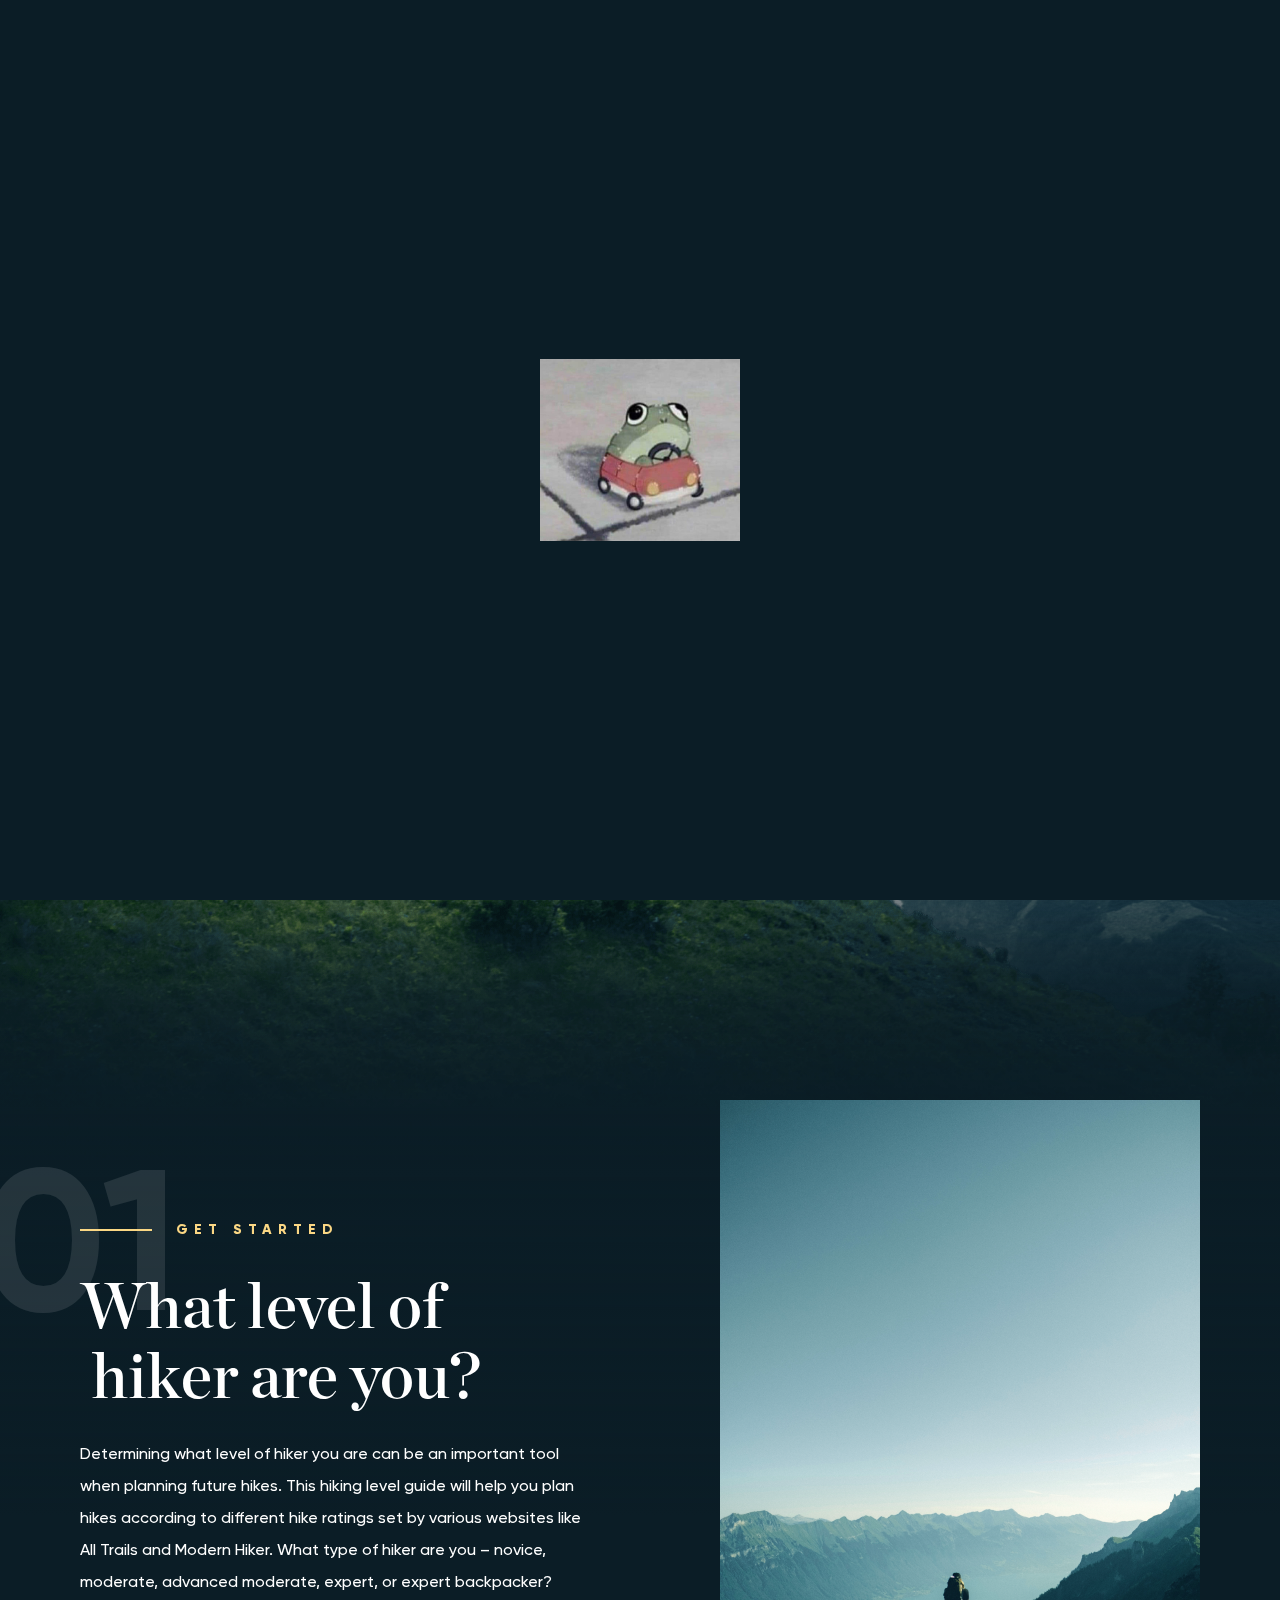
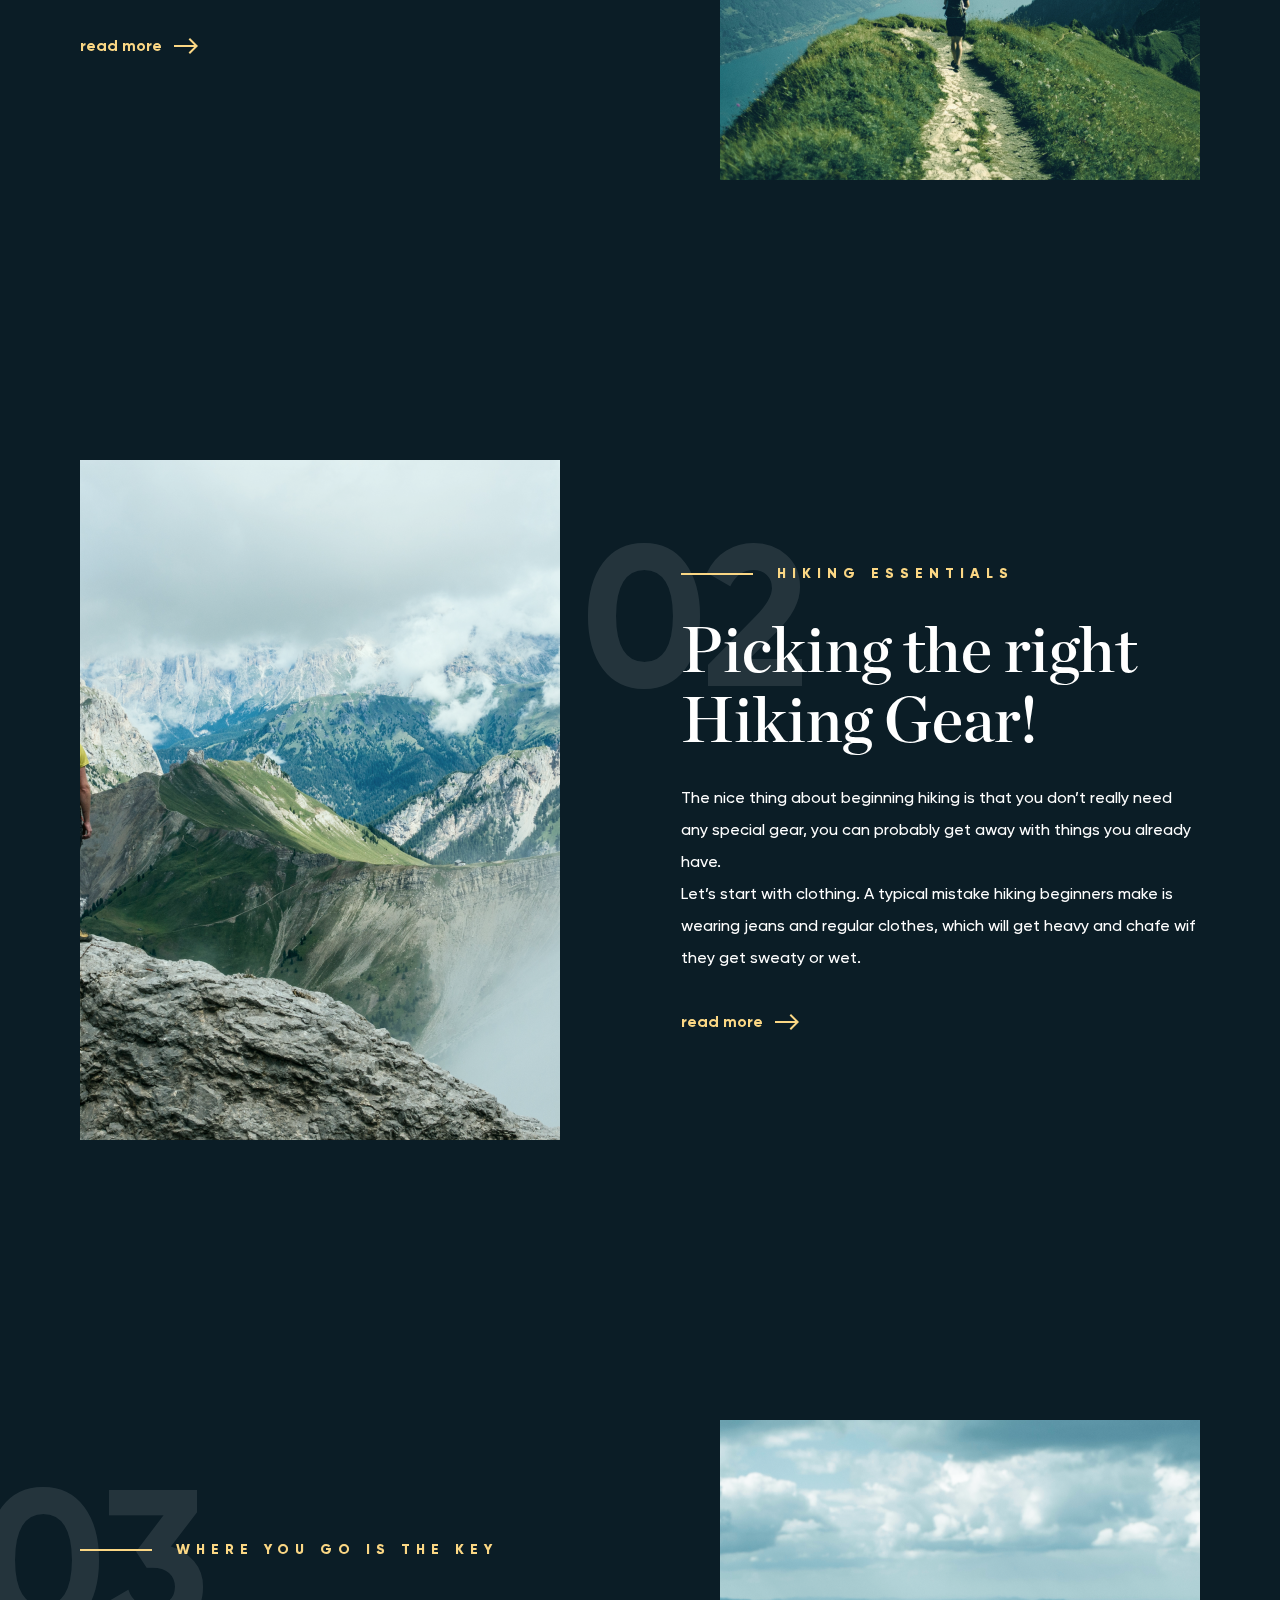
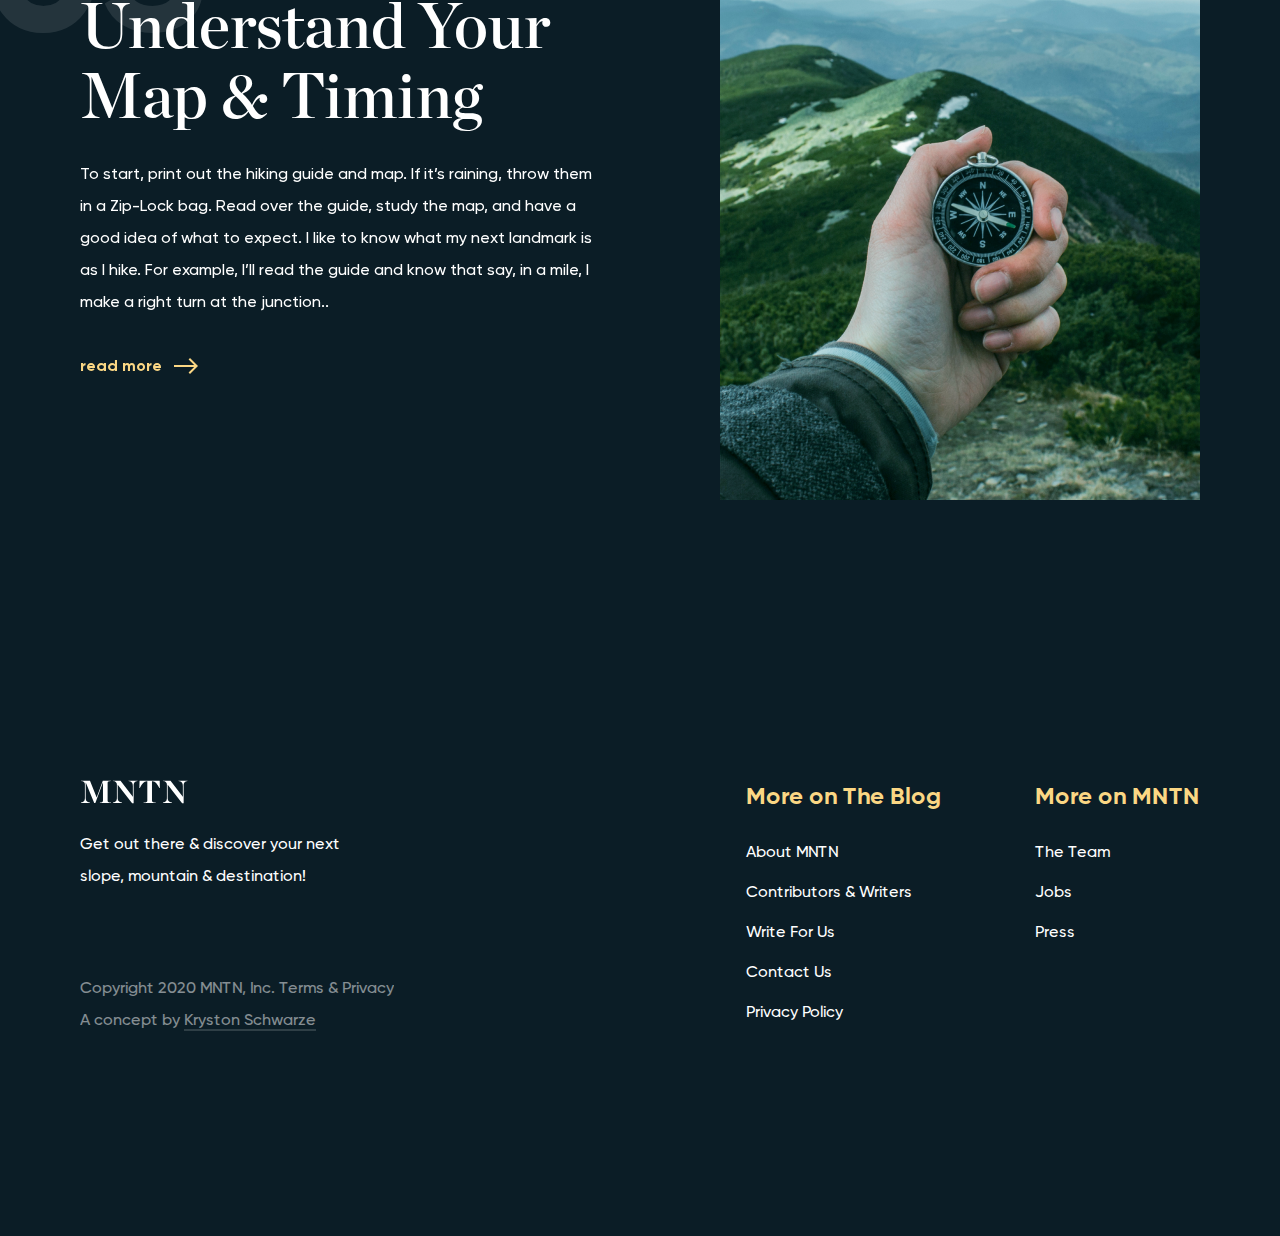
==== commit db595069: "Add Ech Ding Ding" ====
--- a/index.html
+++ b/index.html
@@ -2,7 +2,7 @@
 <!-- saved from url=(0033)https://mntn.krystonschwarze.com/ -->
 <html data-wf-page="5e99e50e1c66a9720b7ceb38" data-wf-site="5e2d678660dc1a91f8ef1b43" class="w-mod-js w-mod-ix mdl-js"><head><meta http-equiv="Content-Type" content="text/html; charset=UTF-8">
   
-  <title>MNTN | Landing Page</title>
+  <title>Trang Kata</title>
   <meta content="This is a concept for a blog landing page about hiking and traveling. By Kryston Schwarze." name="description">
   <meta content="MNTN | Landing Page" property="og:title">
   <meta content="This is a concept for a blog landing page about hiking and traveling. By Kryston Schwarze." property="og:description">
@@ -24,7 +24,9 @@
 -moz-font-smoothing: antialiased;
 -o-font-smoothing: antialiased;
 }
-::selection {color: #FBD784; background: #color;}
+::selection {
+  color: #FBD784; background: #color;
+}
 </style>
 <style type="text/css" data-styled-components="FiaaB gTcftA caPIRE" data-styled-components-is-local="true">
 /* sc-component-id: sc-keyframes-FiaaB */
@@ -156,7 +158,7 @@
       </style></head>
 <body class="body">
   <div data-w-id="41b39f2a-3cc6-0436-9059-9418e7f2bdc5" style="display: none; opacity: 0;" class="loading">
-    <div class="loading-wrapper"><img src="Logo.svg" width="200" alt="" class="logo-loading"></div>
+    <div class="loading-wrapper"><img src="images/echdingding.jpg" width="200" alt="" class="logo-loading"></div>
   </div>
   <div class="site-wrapper">
     <div class="hero-section">
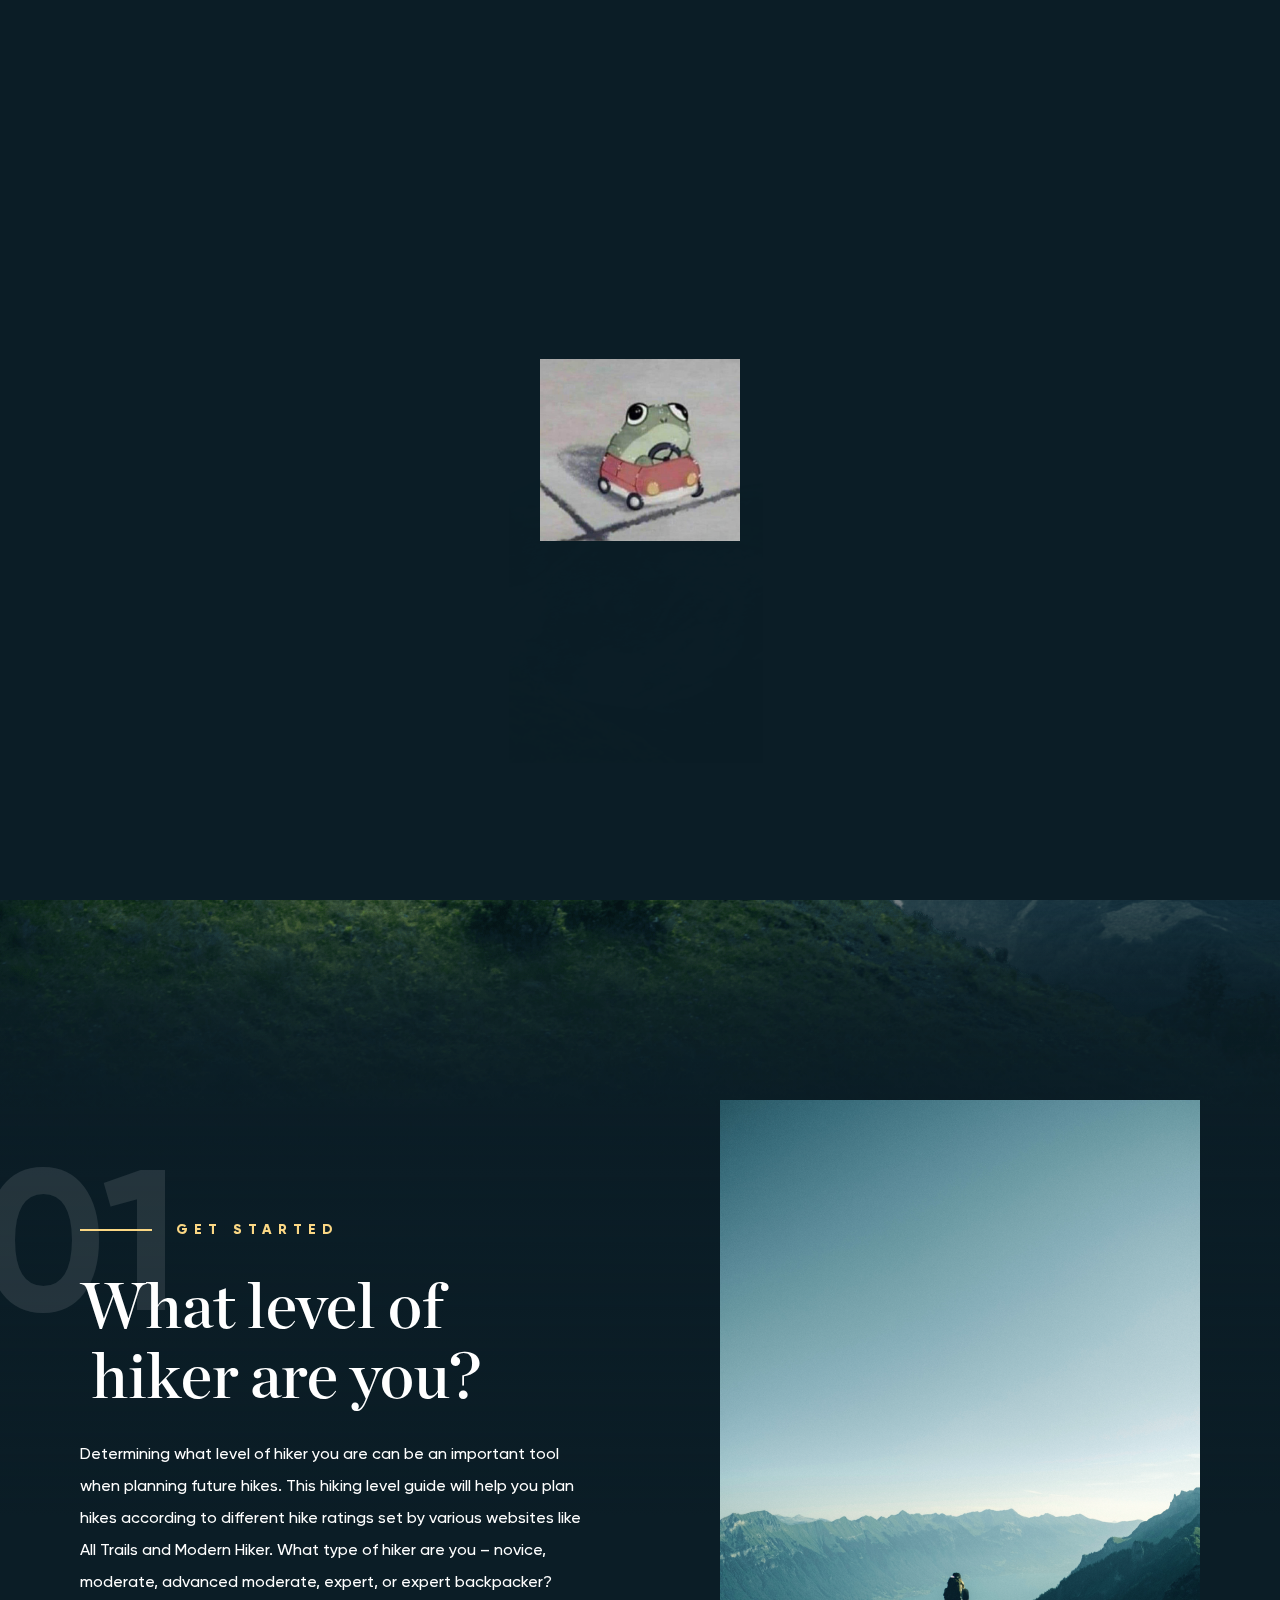
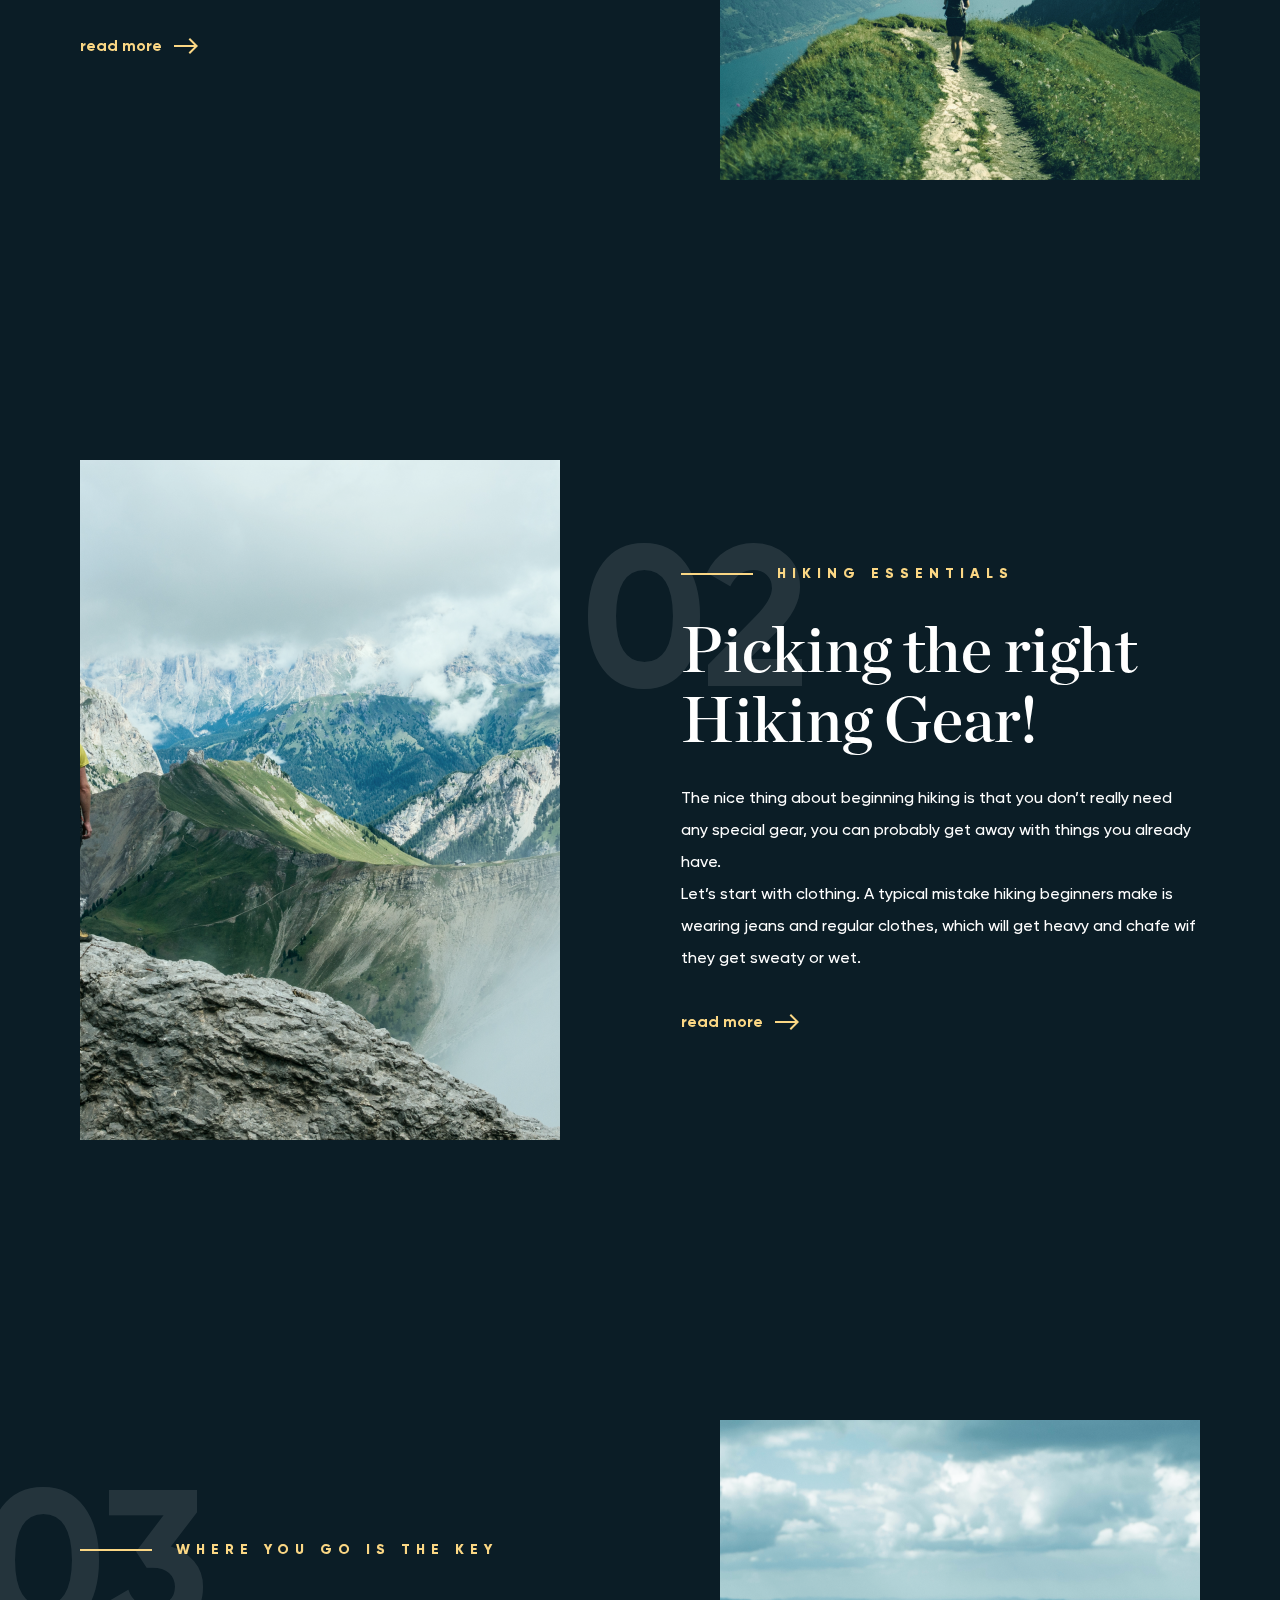
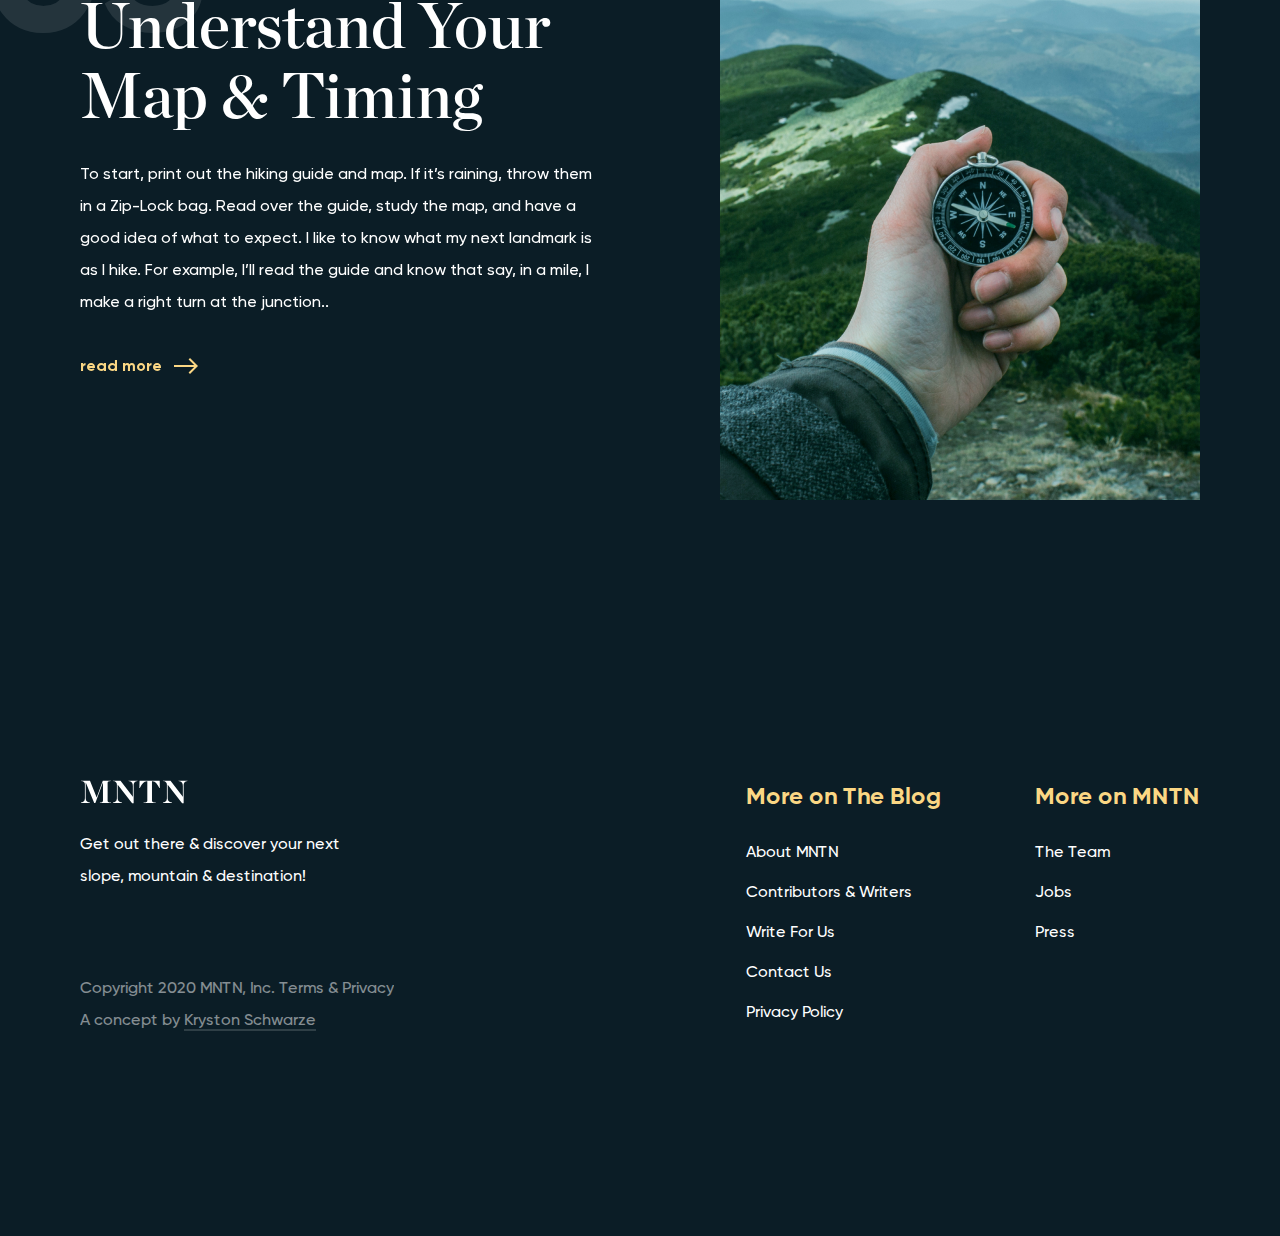
==== commit a90f1a19: "Update link" ====
--- a/index.html
+++ b/index.html
@@ -1,5 +1,5 @@
 <!DOCTYPE html>
-<!-- saved from url=(0033)https://mntn.krystonschwarze.com/ -->
+<!-- saved from url=(0033) -->
 <html data-wf-page="5e99e50e1c66a9720b7ceb38" data-wf-site="5e2d678660dc1a91f8ef1b43" class="w-mod-js w-mod-ix mdl-js"><head><meta http-equiv="Content-Type" content="text/html; charset=UTF-8">
   
   <title>Trang Kata</title>
@@ -13,21 +13,18 @@
   <link href="normalize.css" rel="stylesheet" type="text/css">
   <link href="webflow.css" rel="stylesheet" type="text/css">
   <link href="mntn.webflow.css" rel="stylesheet" type="text/css">
-  <!-- [if lt IE 9]><script src="https://cdnjs.cloudflare.com/ajax/libs/html5shiv/3.7.3/html5shiv.min.js" type="text/javascript"></script><![endif] -->
   <script type="text/javascript">!function(o,c){var n=c.documentElement,t=" w-mod-";n.className+=t+"js",("ontouchstart"in o||o.DocumentTouch&&c instanceof DocumentTouch)&&(n.className+=t+"touch")}(window,document);</script>
-  <link href="https://mntn.krystonschwarze.com/images/favicon.png" rel="shortcut icon" type="image/x-icon">
-  <link href="https://mntn.krystonschwarze.com/images/webclip.png" rel="apple-touch-icon">
+  <link href="images/favicon.png" rel="shortcut icon" type="image/x-icon">
+  <link href="images/webclip.png" rel="apple-touch-icon">
   <meta name="theme-color" content="#0B1D26">
   <style>
-body {
--webkit-font-smoothing: antialiased;
--moz-font-smoothing: antialiased;
--o-font-smoothing: antialiased;
-}
-::selection {
-  color: #FBD784; background: #color;
-}
-</style>
+    body {
+    -webkit-font-smoothing: antialiased;
+    -moz-font-smoothing: antialiased;
+    -o-font-smoothing: antialiased;
+    }
+    ::selection {color: #FBD784; background: #color;}
+    </style>
 <style type="text/css" data-styled-components="FiaaB gTcftA caPIRE" data-styled-components-is-local="true">
 /* sc-component-id: sc-keyframes-FiaaB */
 @-webkit-keyframes FiaaB{100%{-webkit-transform:rotate(360deg);-ms-transform:rotate(360deg);transform:rotate(360deg);}}@keyframes FiaaB{100%{-webkit-transform:rotate(360deg);-ms-transform:rotate(360deg);transform:rotate(360deg);}}
@@ -164,7 +161,7 @@
     <div class="hero-section">
       <div class="navbar">
         <div class="content-wrapper nav">
-          <a href="https://mntn.krystonschwarze.com/#" class="logo w-inline-block">
+          <a href="#" class="logo w-inline-block">
             <div class="mntn-logo w-embed"><svg width="108" height="24" viewBox="0 0 108 24" fill="none" xmlns="http://www.w3.org/2000/svg">
 <g clip-path="url(#clip0)">
 <path d="M0.96 23H9.856V22.552C6.656 22.136 5.696 20.792 5.696 17.56V2.872H5.888L14.208 23.032H15.36L22.816 2.872H22.976V20.728C22.976 22.008 22.176 22.456 19.904 22.552V23H30.944V22.552C28.256 22.456 27.616 21.944 27.616 20.728V2.968C27.616 1.752 28.256 1.208 30.944 1.112V0.695999H22.784L16.736 17.144H16.576L9.984 0.695999H0.96V1.112C3.712 1.176 4.896 2.648 4.896 4.568V17.56C4.896 20.792 3.968 22.168 0.96 22.552V23Z" fill="white"></path>
@@ -180,18 +177,18 @@
 </svg></div>
           </a>
           <div class="nav-link-wrapper">
-            <a href="https://mntn.krystonschwarze.com/#" class="nav-link nav w-inline-block">
+            <a href="#" class="nav-link nav w-inline-block">
               <div>Equipment</div>
             </a>
-            <a href="https://mntn.krystonschwarze.com/#" class="nav-link nav w-inline-block">
+            <a href="#" class="nav-link nav w-inline-block">
               <div>About us</div>
             </a>
-            <a href="https://mntn.krystonschwarze.com/#" class="nav-link nav w-inline-block">
+            <a href="#" class="nav-link nav w-inline-block">
               <div>Blog</div>
             </a>
           </div>
           <div class="account">
-            <a href="https://mntn.krystonschwarze.com/#" class="link-to hero w-inline-block">
+            <a href="#" class="link-to hero w-inline-block">
               <div class="icon margin-right w-embed"><svg width="24" height="24" viewBox="0 0 24 24" fill="none" xmlns="http://www.w3.org/2000/svg">
 <path fill-rule="evenodd" clip-rule="evenodd" d="M12 14C14.2091 14 16 12.2091 16 10C16 7.79086 14.2091 6 12 6C9.79086 6 8 7.79086 8 10C8 12.2091 9.79086 14 12 14ZM12 12C13.1046 12 14 11.1046 14 10C14 8.89543 13.1046 8 12 8C10.8954 8 10 8.89543 10 10C10 11.1046 10.8954 12 12 12Z" fill="currentColor"></path>
 <path fill-rule="evenodd" clip-rule="evenodd" d="M17.9261 20.0557C20.397 18.235 22 15.3047 22 12C22 6.47715 17.5228 2 12 2C6.47715 2 2 6.47715 2 12C2 15.3047 3.60301 18.235 6.07388 20.0557C6.11934 20.0892 6.16509 20.1223 6.21112 20.1551C6.65997 20.4742 7.1363 20.7573 7.63587 21C8.95464 21.6407 10.4354 22 12 22C13.5646 22 15.0454 21.6407 16.3641 21C16.3909 20.987 16.4177 20.9738 16.4443 20.9606C16.9657 20.7015 17.4613 20.3982 17.9261 20.0557ZM17.2287 18.055C18.926 16.588 20 14.4194 20 12C20 7.58172 16.4183 4 12 4C7.58172 4 4 7.58172 4 12C4 14.4194 5.07401 16.588 6.77128 18.055C7.80066 16.2313 9.75654 15 12 15C14.2435 15 16.1993 16.2313 17.2287 18.055ZM15.5567 19.1679C14.8921 17.8803 13.5488 17 12 17C10.4512 17 9.10792 17.8803 8.44332 19.1679C9.51467 19.7005 10.7224 20 12 20C13.2776 20 14.4853 19.7005 15.5567 19.1679Z" fill="currentColor"></path>
@@ -217,7 +214,7 @@
             <h5 class="heading-tagline">A Hiking guide</h5>
           </div>
           <h1 class="h1-title">Be prepared for the Mountains and beyond!</h1>
-          <a href="https://mntn.krystonschwarze.com/#Content" class="link-to hero w-inline-block">
+          <a href="#Content" class="link-to hero w-inline-block">
             <div>scroll down</div>
             <div class="icon-scroll w-embed"><svg width="16" height="24" viewBox="0 0 16 24" fill="none" xmlns="http://www.w3.org/2000/svg">
 <path d="M16 16L14.59 14.59L9 20.17V0H7V20.17L1.42 14.58L0 16L8 24L16 16Z" fill="currentColor"></path>
@@ -225,12 +222,12 @@
           </a>
         </div>
         <div class="nav-slider">
-          <div class="nav-slider-links"><a href="https://mntn.krystonschwarze.com/#" class="slider-link">Start</a><a href="https://mntn.krystonschwarze.com/#" class="slider-link">01</a><a href="https://mntn.krystonschwarze.com/#" class="slider-link">02</a><a href="https://mntn.krystonschwarze.com/#" class="slider-link">03</a></div>
+          <div class="nav-slider-links"><a href="#" class="slider-link">Start</a><a href="#" class="slider-link">01</a><a href="#" class="slider-link">02</a><a href="#" class="slider-link">03</a></div>
           <div class="indicator-line">
             <div class="indicator"></div>
           </div>
         </div>
-      </div><img src="HG.png" srcset="MNTN _ Landing Page_files/images/HG-p-500.png 500w, MNTN _ Landing Page_files/images/HG-p-800.png 800w, MNTN _ Landing Page_files/images/HG-p-1080.png 1080w, MNTN _ Landing Page_files/images/HG.png 1920w" sizes="(max-width: 1920px) 100vw, 1920px" data-w-id="8d820f2d-52d3-8c4b-4f71-33c5de2cc9e6" alt="" class="hg" style="will-change: transform; transform: translate3d(0px, -60%, 0px) scale3d(1, 1, 1) rotateX(0deg) rotateY(0deg) rotateZ(0deg) skew(0deg, 0deg); transform-style: preserve-3d;"><img src="MG.png" srcset="MNTN _ Landing Page_files/images/MG-p-500.png 500w, MNTN _ Landing Page_files/images/MG-p-800.png 800w, MNTN _ Landing Page_files/images/MG-p-1080.png 1080w, MNTN _ Landing Page_files/images/MG-p-1600.png 1600w, images/MG.png 1920w" sizes="(max-width: 1920px) 100vw, 1920px" data-w-id="f095a42a-d5ae-6b01-3de8-4dbc899a5b17" alt="" class="mg" style="will-change: transform; transform: translate3d(0px, -30%, 0px) scale3d(1, 1, 1) rotateX(0deg) rotateY(0deg) rotateZ(0deg) skew(0deg, 0deg); transform-style: preserve-3d;"><img src="VG.png" srcset="/MNTN _ Landing Page_files/images/VG-p-500.png 500w, /MNTN _ Landing Page_files/images/VG-p-800.png 800w, /MNTN _ Landing Page_files/images/VG.png 1920w" sizes="(max-width: 1920px) 100vw, 1920px" data-w-id="cf7ed2c0-d483-b1c6-05ca-2bc9dfa8c5a5" alt="" class="vg" style="will-change: transform; transform: translate3d(0px, -10%, 0px) scale3d(1, 1, 1) rotateX(0deg) rotateY(0deg) rotateZ(0deg) skew(0deg, 0deg); transform-style: preserve-3d;">
+      </div><img src="HG.png" srcset="images/HG-p-500.png 500w, images/HG-p-800.png 800w, images/HG-p-1080.png 1080w, images/HG.png 1920w" sizes="(max-width: 1920px) 100vw, 1920px" data-w-id="8d820f2d-52d3-8c4b-4f71-33c5de2cc9e6" alt="" class="hg" style="will-change: transform; transform: translate3d(0px, -60%, 0px) scale3d(1, 1, 1) rotateX(0deg) rotateY(0deg) rotateZ(0deg) skew(0deg, 0deg); transform-style: preserve-3d;"><img src="MG.png" srcset="images/MG-p-500.png 500w, images/MG-p-800.png 800w, images/MG-p-1080.png 1080w, images/MG-p-1600.png 1600w, images/MG.png 1920w" sizes="(max-width: 1920px) 100vw, 1920px" data-w-id="f095a42a-d5ae-6b01-3de8-4dbc899a5b17" alt="" class="mg" style="will-change: transform; transform: translate3d(0px, -30%, 0px) scale3d(1, 1, 1) rotateX(0deg) rotateY(0deg) rotateZ(0deg) skew(0deg, 0deg); transform-style: preserve-3d;"><img src="VG.png" srcset="images/VG-p-500.png 500w, images/VG-p-800.png 800w, images/VG.png 1920w" sizes="(max-width: 1920px) 100vw, 1920px" data-w-id="cf7ed2c0-d483-b1c6-05ca-2bc9dfa8c5a5" alt="" class="vg" style="will-change: transform; transform: translate3d(0px, -10%, 0px) scale3d(1, 1, 1) rotateX(0deg) rotateY(0deg) rotateZ(0deg) skew(0deg, 0deg); transform-style: preserve-3d;">
       <div class="gradient-hero"></div>
     </div>
     <div class="content-section">
@@ -244,7 +241,7 @@
             </div>
             <h2 class="head">What level of &nbsp;hiker are you?</h2>
             <p>Determining what level of hiker you are can be an important tool when planning future hikes. This hiking level guide will help you plan hikes according to different hike ratings set by various websites like All Trails and Modern Hiker. What type of hiker are you – novice, moderate, advanced moderate, expert, or expert backpacker?</p>
-            <a href="https://mntn.krystonschwarze.com/#" class="link-to hero more w-inline-block">
+            <a href="#" class="link-to hero more w-inline-block">
               <div>read more</div>
               <div class="icon-scroll more w-embed"><svg width="16" height="24" viewBox="0 0 16 24" fill="none" xmlns="http://www.w3.org/2000/svg">
 <path d="M16 16L14.59 14.59L9 20.17V0H7V20.17L1.42 14.58L0 16L8 24L16 16Z" fill="currentColor"></path>
@@ -262,7 +259,7 @@
             </div>
             <h2 class="head">Picking the right Hiking Gear!</h2>
             <p>The nice thing about beginning hiking is that you don’t really need any special gear, you can probably get away with things you already have.<br>Let’s start with clothing. A typical mistake hiking beginners make is wearing jeans and regular clothes, which will get heavy and chafe wif they get sweaty or wet.</p>
-            <a href="https://mntn.krystonschwarze.com/#" class="link-to hero more w-inline-block">
+            <a href="#" class="link-to hero more w-inline-block">
               <div>read more</div>
               <div class="icon-scroll more w-embed"><svg width="16" height="24" viewBox="0 0 16 24" fill="none" xmlns="http://www.w3.org/2000/svg">
 <path d="M16 16L14.59 14.59L9 20.17V0H7V20.17L1.42 14.58L0 16L8 24L16 16Z" fill="currentColor"></path>
@@ -280,7 +277,7 @@
             </div>
             <h2 class="head">Understand Your Map &amp; Timing</h2>
             <p>To start, print out the hiking guide and map. If it’s raining, throw them in a Zip-Lock bag. Read over the guide, study the map, and have a good idea of what to expect. I like to know what my next landmark is as I hike. For example, I’ll read the guide and know that say, in a mile, I make a right turn at the junction..</p>
-            <a href="https://mntn.krystonschwarze.com/#" class="link-to hero more w-inline-block">
+            <a href="#" class="link-to hero more w-inline-block">
               <div>read more</div>
               <div class="icon-scroll more w-embed"><svg width="16" height="24" viewBox="0 0 16 24" fill="none" xmlns="http://www.w3.org/2000/svg">
 <path d="M16 16L14.59 14.59L9 20.17V0H7V20.17L1.42 14.58L0 16L8 24L16 16Z" fill="currentColor"></path>
@@ -294,7 +291,7 @@
         <div class="grid footer">
           <div id="w-node-1aa862d1e6f1-0b7ceb38" class="footer-left">
             <div class="top">
-              <a href="https://mntn.krystonschwarze.com/#" class="logo footer w-inline-block">
+              <a href="#" class="logo footer w-inline-block">
                 <div class="mntn-logo w-embed"><svg width="108" height="24" viewBox="0 0 108 24" fill="none" xmlns="http://www.w3.org/2000/svg">
 <g clip-path="url(#clip0)">
 <path d="M0.96 23H9.856V22.552C6.656 22.136 5.696 20.792 5.696 17.56V2.872H5.888L14.208 23.032H15.36L22.816 2.872H22.976V20.728C22.976 22.008 22.176 22.456 19.904 22.552V23H30.944V22.552C28.256 22.456 27.616 21.944 27.616 20.728V2.968C27.616 1.752 28.256 1.208 30.944 1.112V0.695999H22.784L16.736 17.144H16.576L9.984 0.695999H0.96V1.112C3.712 1.176 4.896 2.648 4.896 4.568V17.56C4.896 20.792 3.968 22.168 0.96 22.552V23Z" fill="white"></path>
@@ -311,14 +308,14 @@
               </a>
               <div class="footer-text">Get out there &amp; discover your next slope, mountain &amp; destination!</div>
             </div>
-            <div class="copyright">Copyright 2020 MNTN, Inc. Terms &amp; Privacy<br>A concept by <a href="http://krystonschwarze.com/" target="_blank" class="author">Kryston Schwarze</a></div>
+            <div class="copyright">Copyright 2020 MNTN, Inc. Terms &amp; Privacy<br>A concept by <a href="#" target="_blank" class="author">Kryston Schwarze</a></div>
           </div>
           <div id="w-node-4532b953dd02-0b7ceb38" class="footer-right">
             <div class="links">
               <div id="w-node-bec01f52c19d-0b7ceb38" class="footer-links">
-                <h4>More on The Blog</h4><a href="https://mntn.krystonschwarze.com/#" class="footer-link">About MNTN</a><a href="https://mntn.krystonschwarze.com/#" class="footer-link">Contributors &amp; Writers</a><a href="https://mntn.krystonschwarze.com/#" class="footer-link">Write For Us</a><a href="https://mntn.krystonschwarze.com/#" class="footer-link">Contact Us</a><a href="https://mntn.krystonschwarze.com/#" class="footer-link">Privacy Policy</a></div>
+                <h4>More on The Blog</h4><a href="#" class="footer-link">About MNTN</a><a href="#" class="footer-link">Contributors &amp; Writers</a><a href="#" class="footer-link">Write For Us</a><a href="#" class="footer-link">Contact Us</a><a href="#" class="footer-link">Privacy Policy</a></div>
               <div id="w-node-98e738a28e3d-0b7ceb38" class="footer-links _02">
-                <h4>More on MNTN</h4><a href="https://mntn.krystonschwarze.com/#" class="footer-link">The Team</a><a href="https://mntn.krystonschwarze.com/#" class="footer-link">Jobs</a><a href="https://mntn.krystonschwarze.com/#" class="footer-link">Press</a></div>
+                <h4>More on MNTN</h4><a href="#" class="footer-link">The Team</a><a href="#" class="footer-link">Jobs</a><a href="#" class="footer-link">Press</a></div>
             </div>
           </div>
         </div>
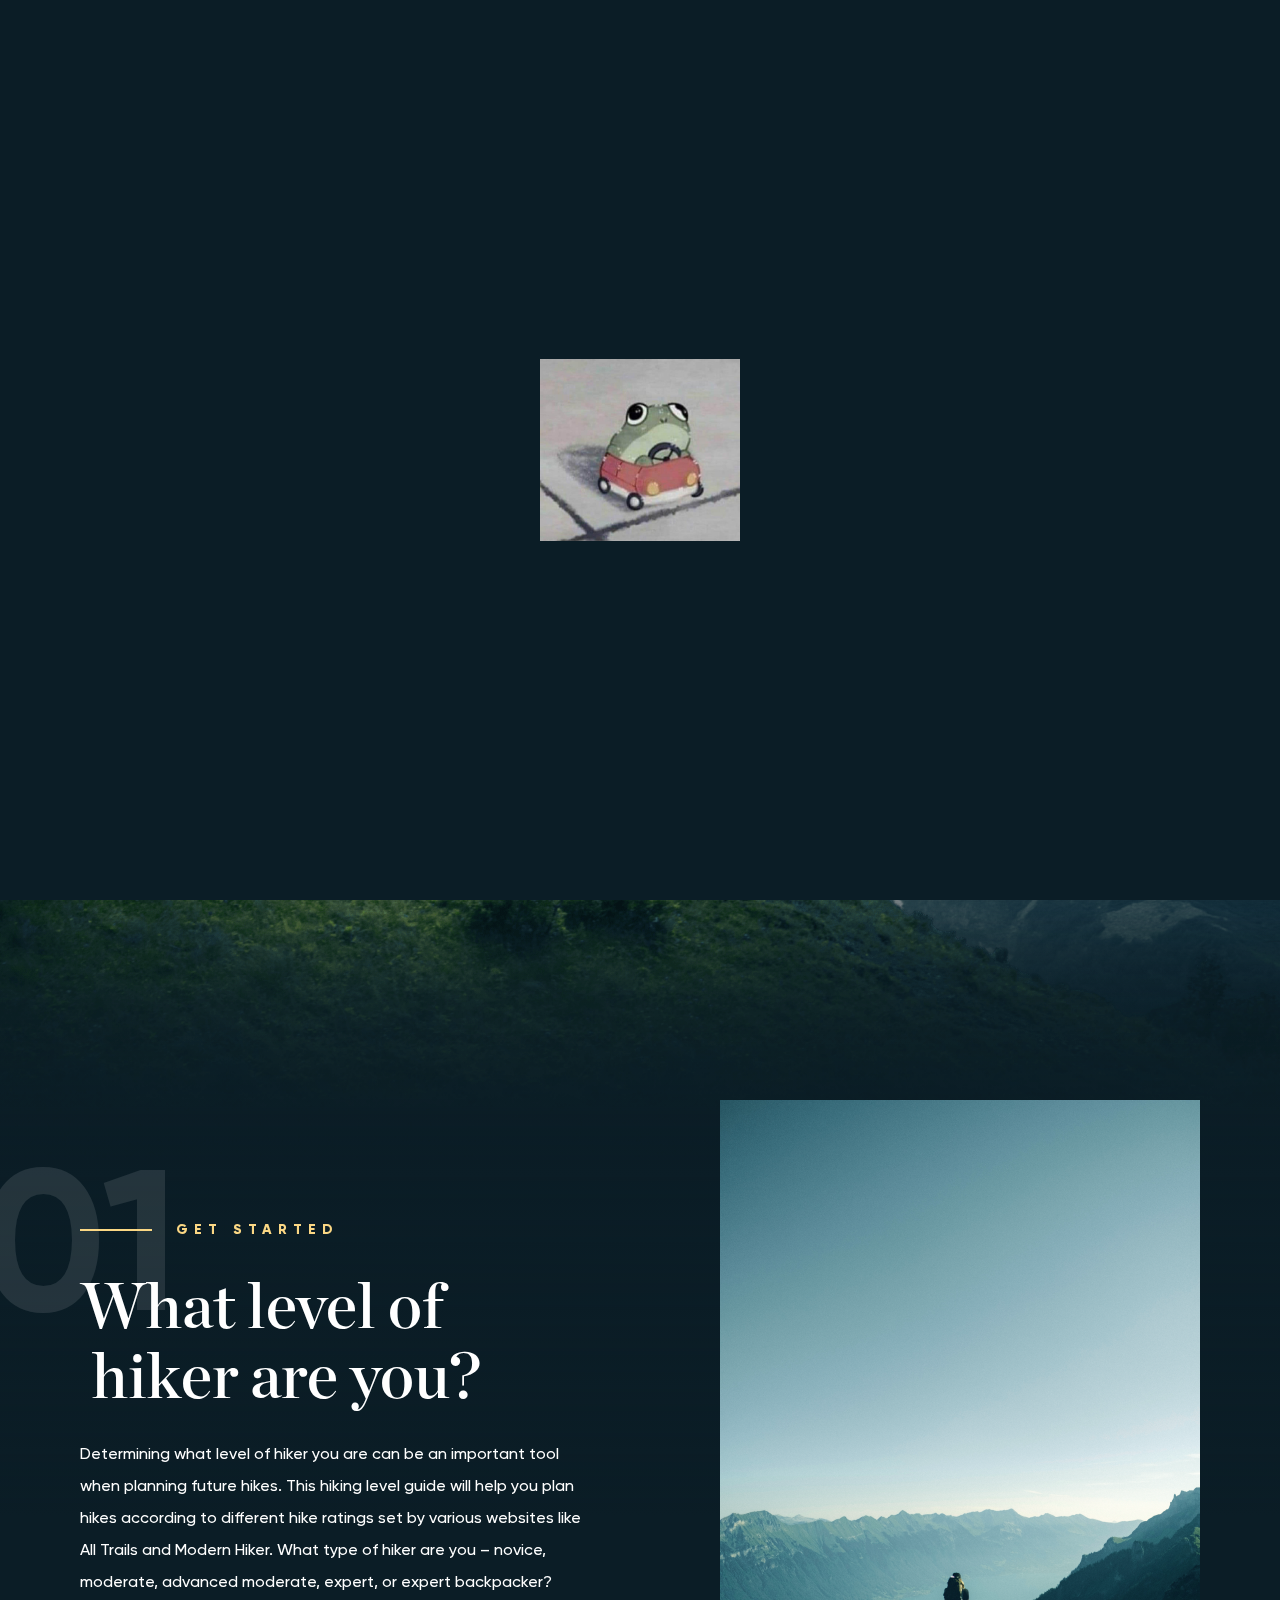
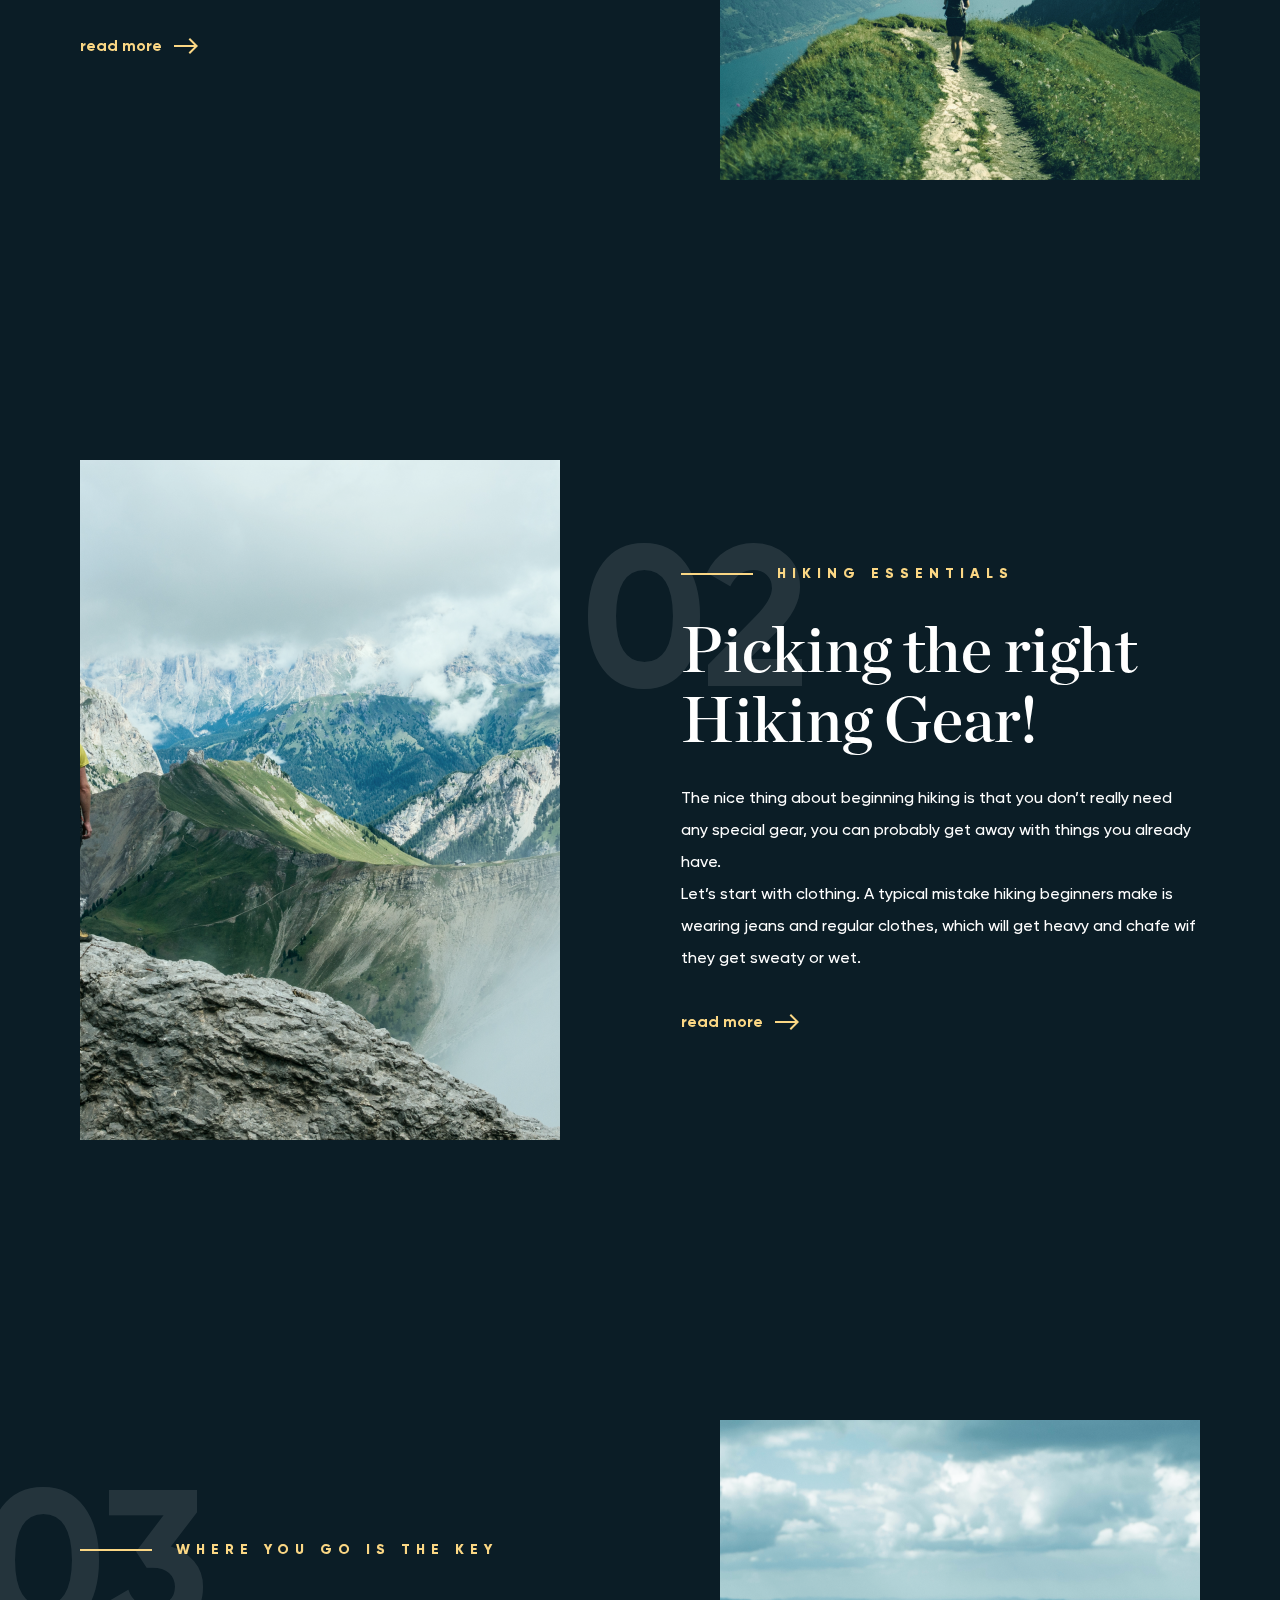
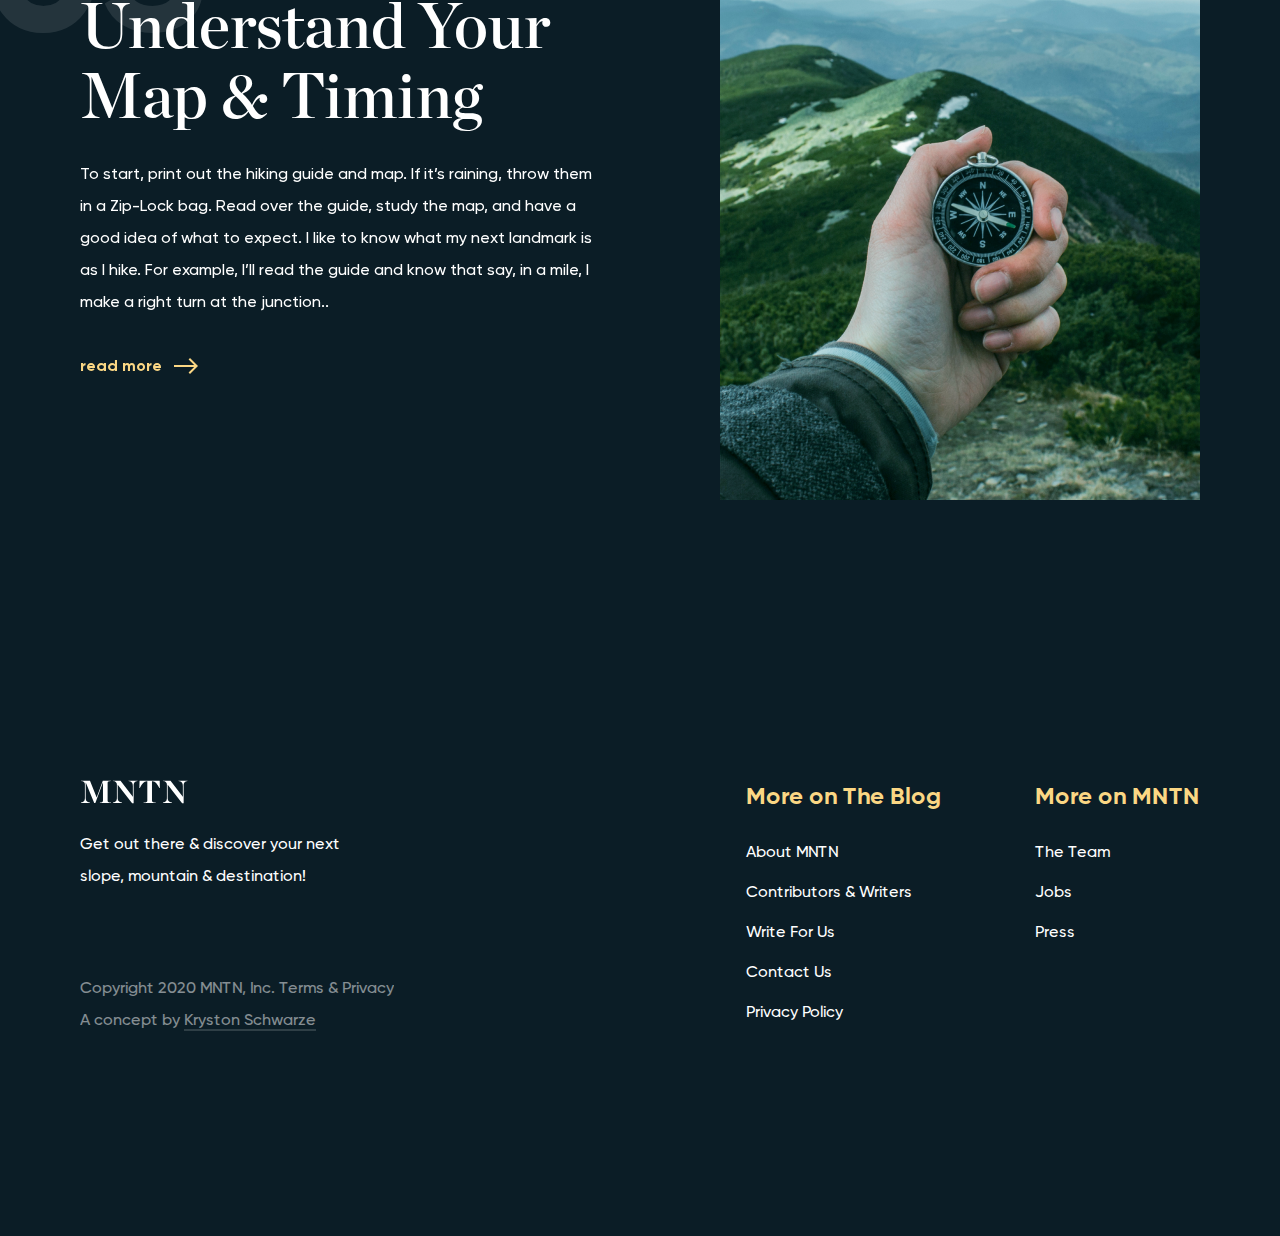
==== commit 18f6a1e4: "update favicon" ====
--- a/index.html
+++ b/index.html
@@ -14,7 +14,7 @@
   <link href="webflow.css" rel="stylesheet" type="text/css">
   <link href="mntn.webflow.css" rel="stylesheet" type="text/css">
   <script type="text/javascript">!function(o,c){var n=c.documentElement,t=" w-mod-";n.className+=t+"js",("ontouchstart"in o||o.DocumentTouch&&c instanceof DocumentTouch)&&(n.className+=t+"touch")}(window,document);</script>
-  <link href="images/favicon.png" rel="shortcut icon" type="image/x-icon">
+  <link href="images/echdingding.jpg" rel="shortcut icon" type="image/x-icon">
   <link href="images/webclip.png" rel="apple-touch-icon">
   <meta name="theme-color" content="#0B1D26">
   <style>
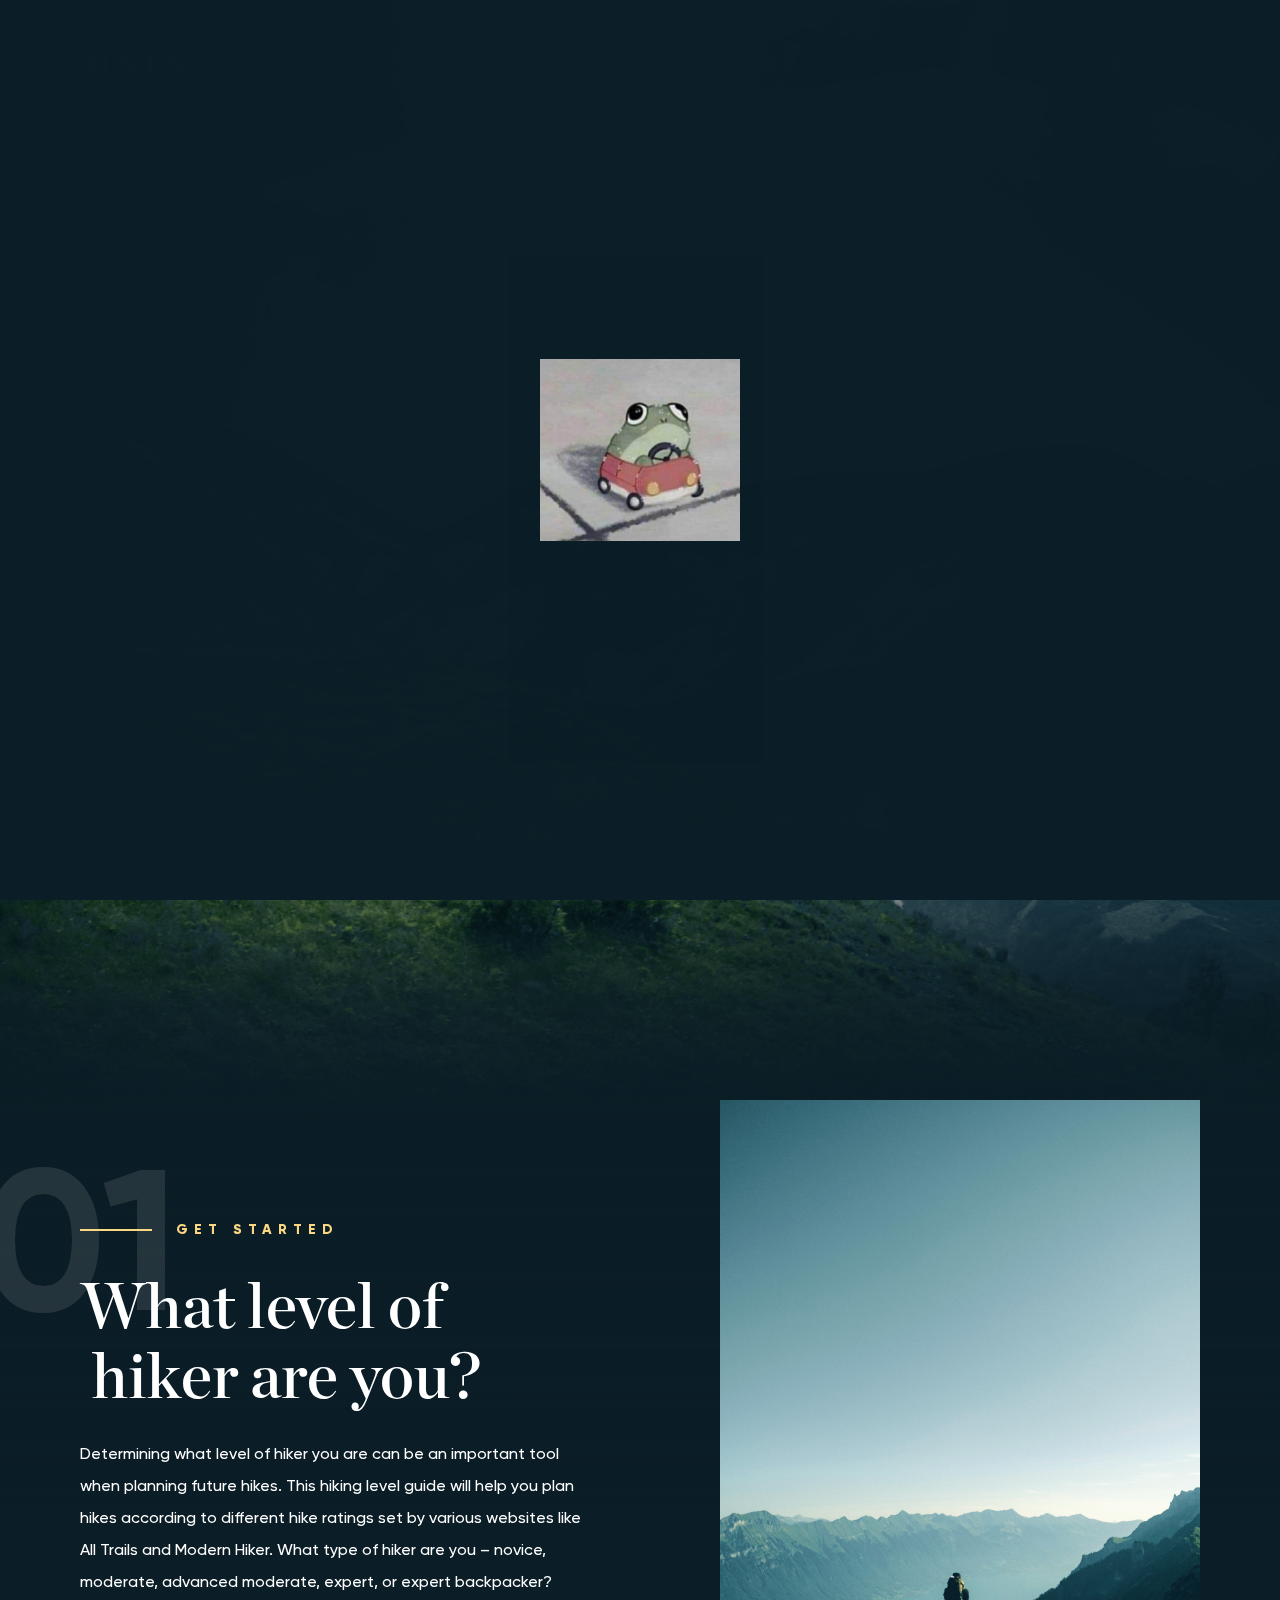
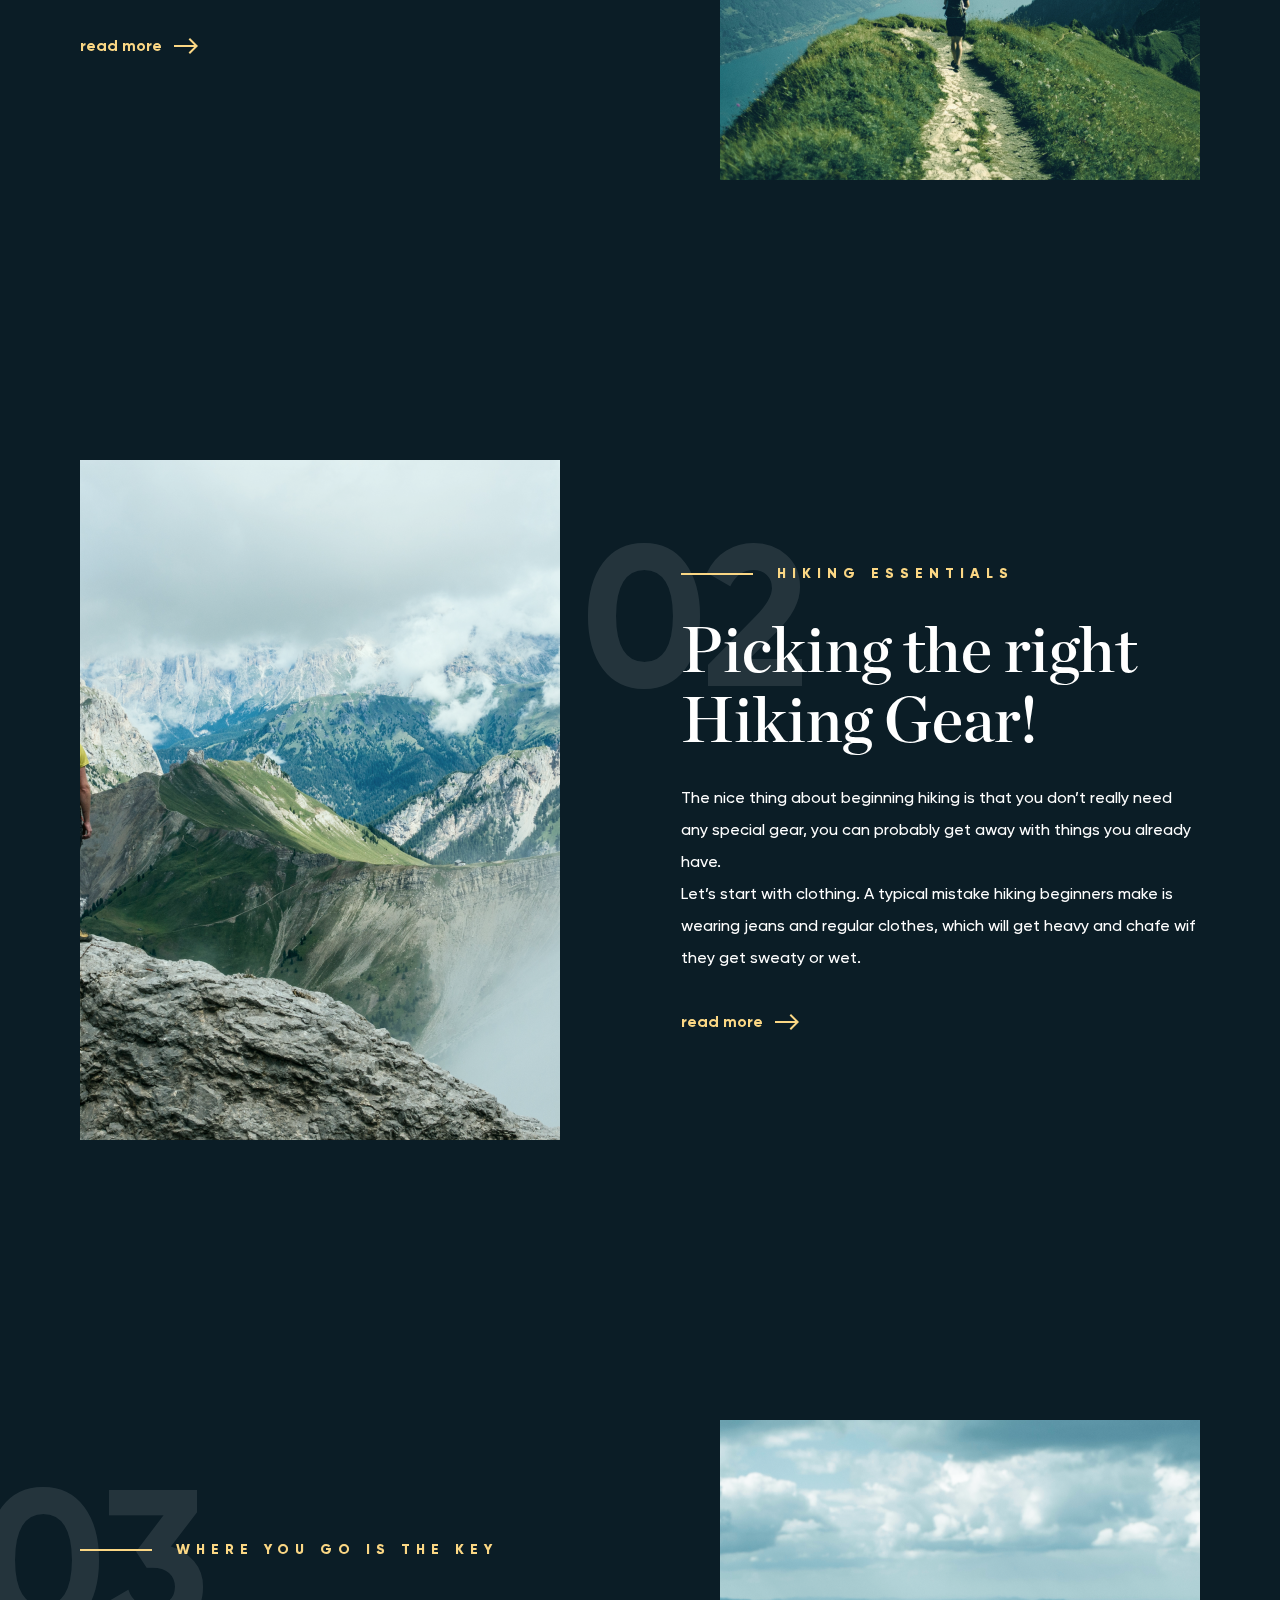
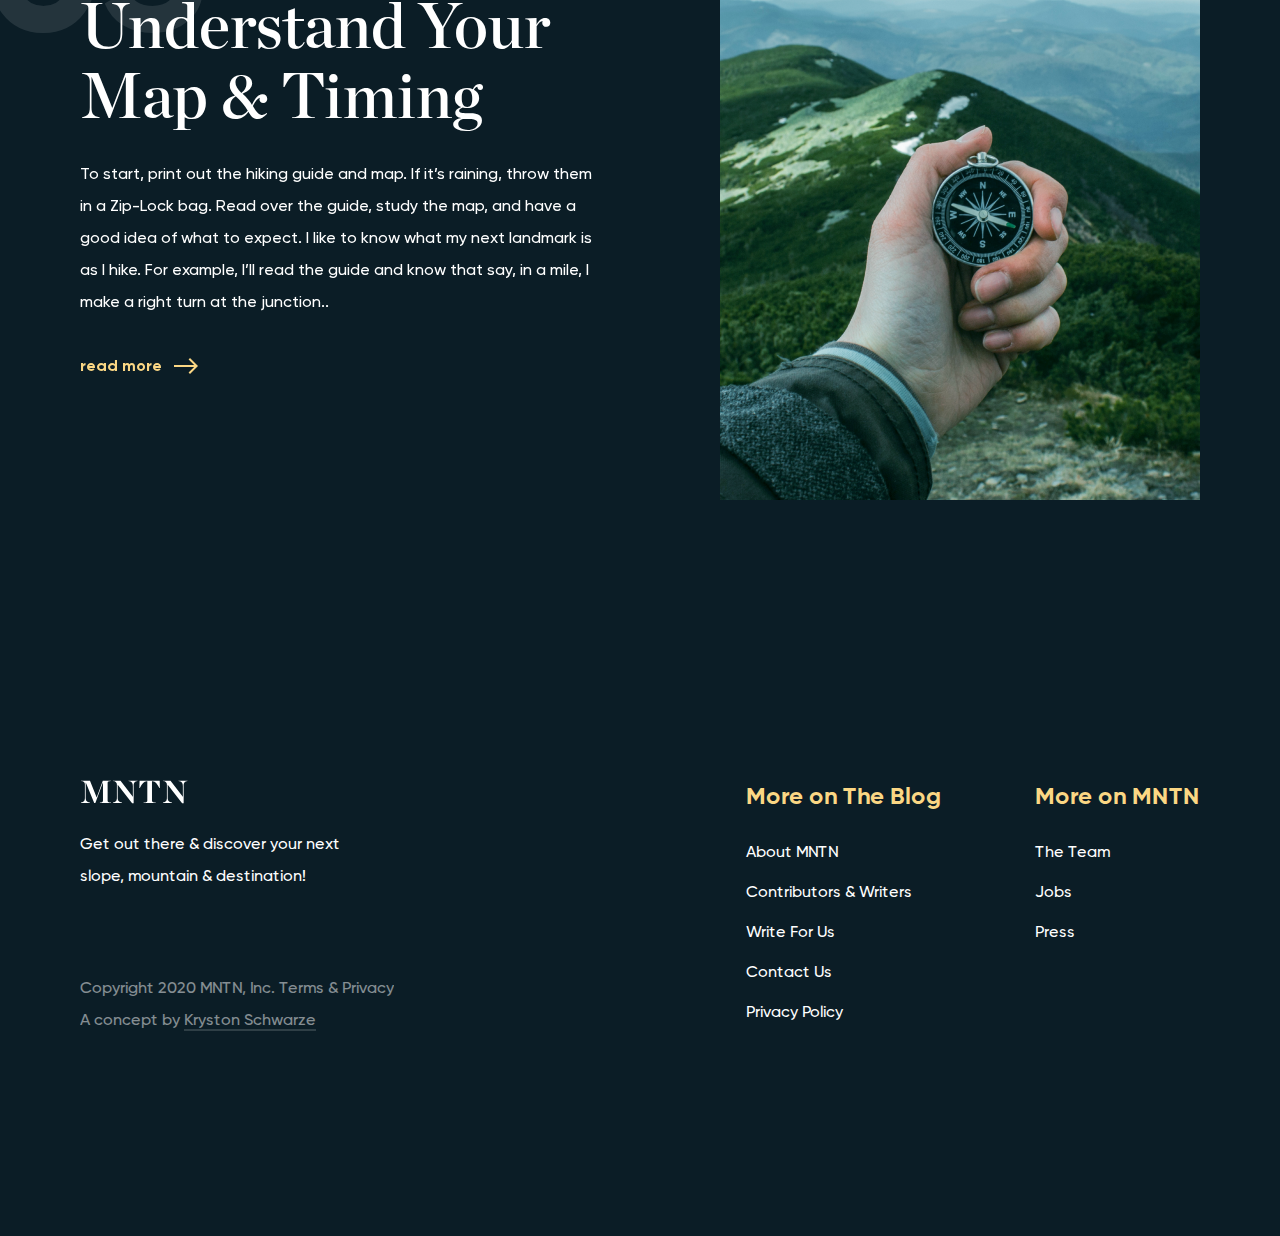
==== commit 65aaaefd: "Add logo" ====
--- a/index.html
+++ b/index.html
@@ -14,7 +14,7 @@
   <link href="webflow.css" rel="stylesheet" type="text/css">
   <link href="mntn.webflow.css" rel="stylesheet" type="text/css">
   <script type="text/javascript">!function(o,c){var n=c.documentElement,t=" w-mod-";n.className+=t+"js",("ontouchstart"in o||o.DocumentTouch&&c instanceof DocumentTouch)&&(n.className+=t+"touch")}(window,document);</script>
-  <link href="images/echdingding.jpg" rel="shortcut icon" type="image/x-icon">
+  <link href="images/logo.png" rel="shortcut icon" type="image/x-icon">
   <link href="images/webclip.png" rel="apple-touch-icon">
   <meta name="theme-color" content="#0B1D26">
   <style>
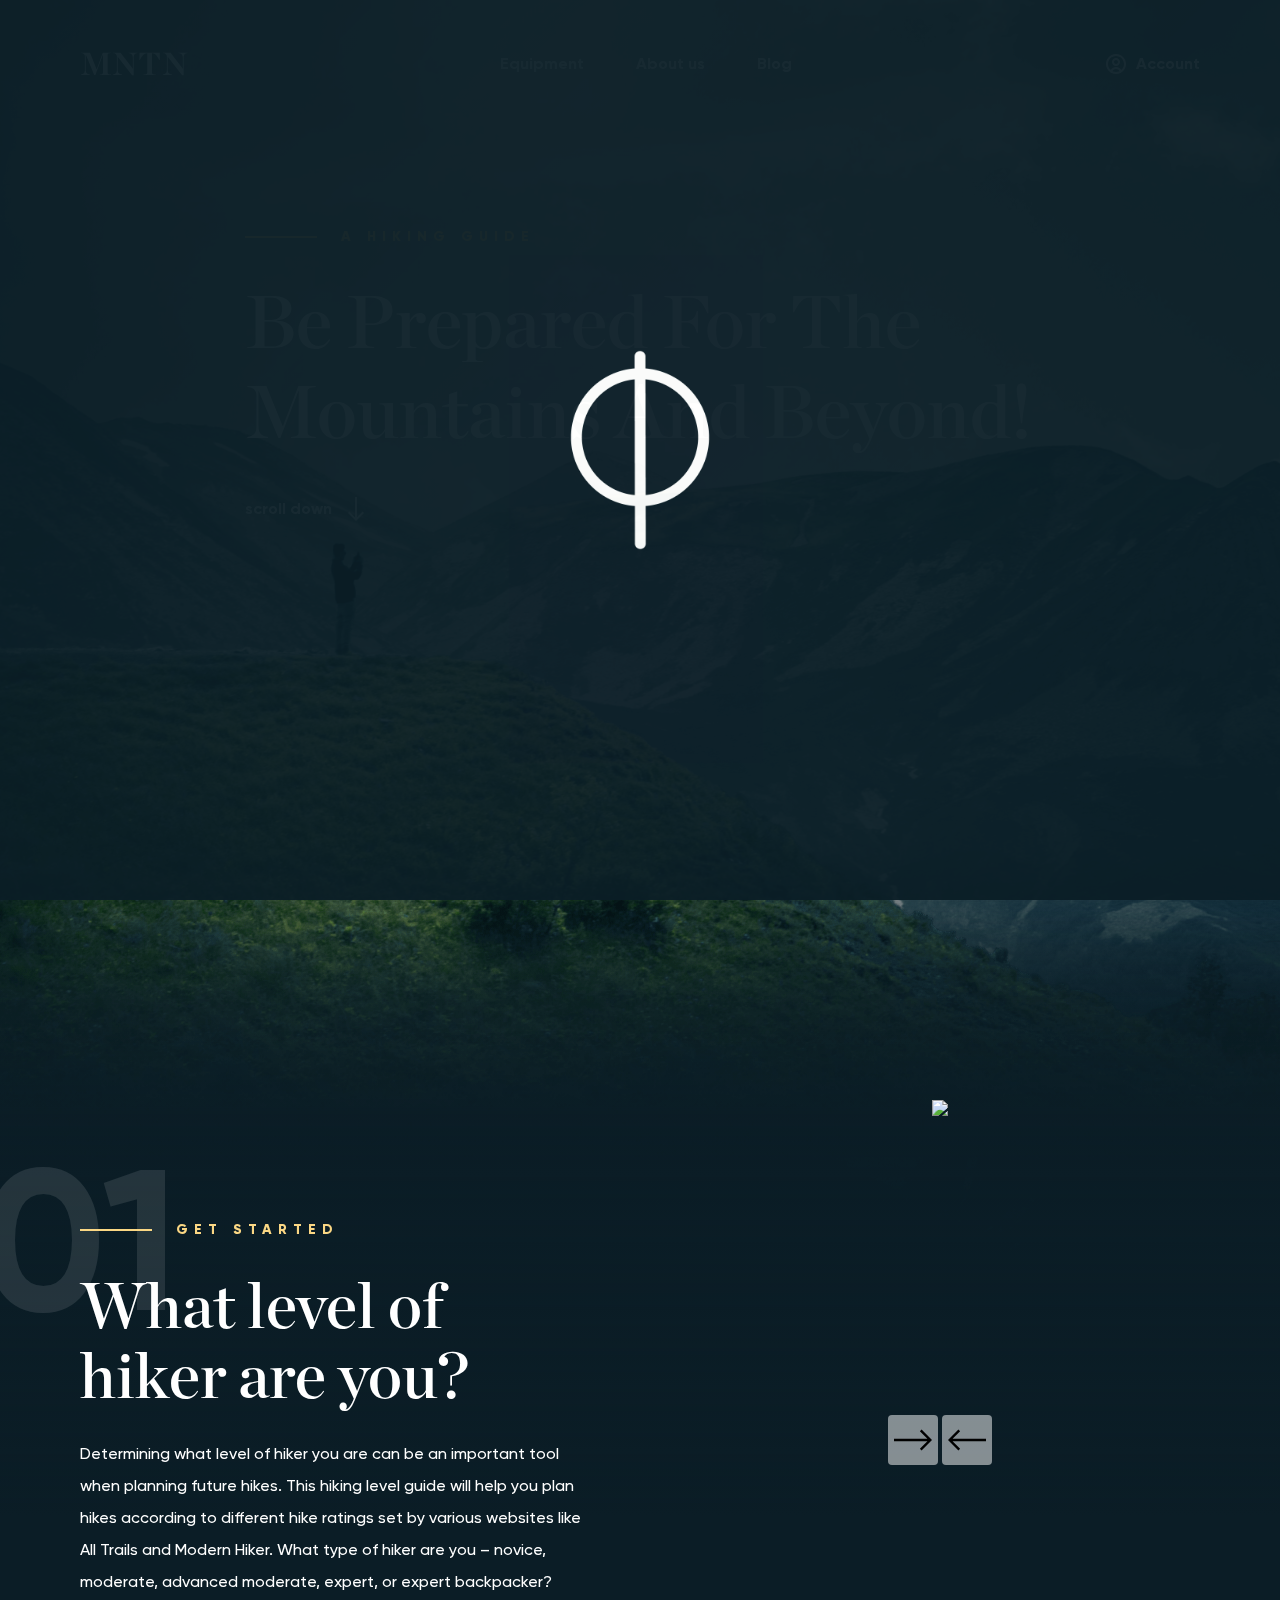
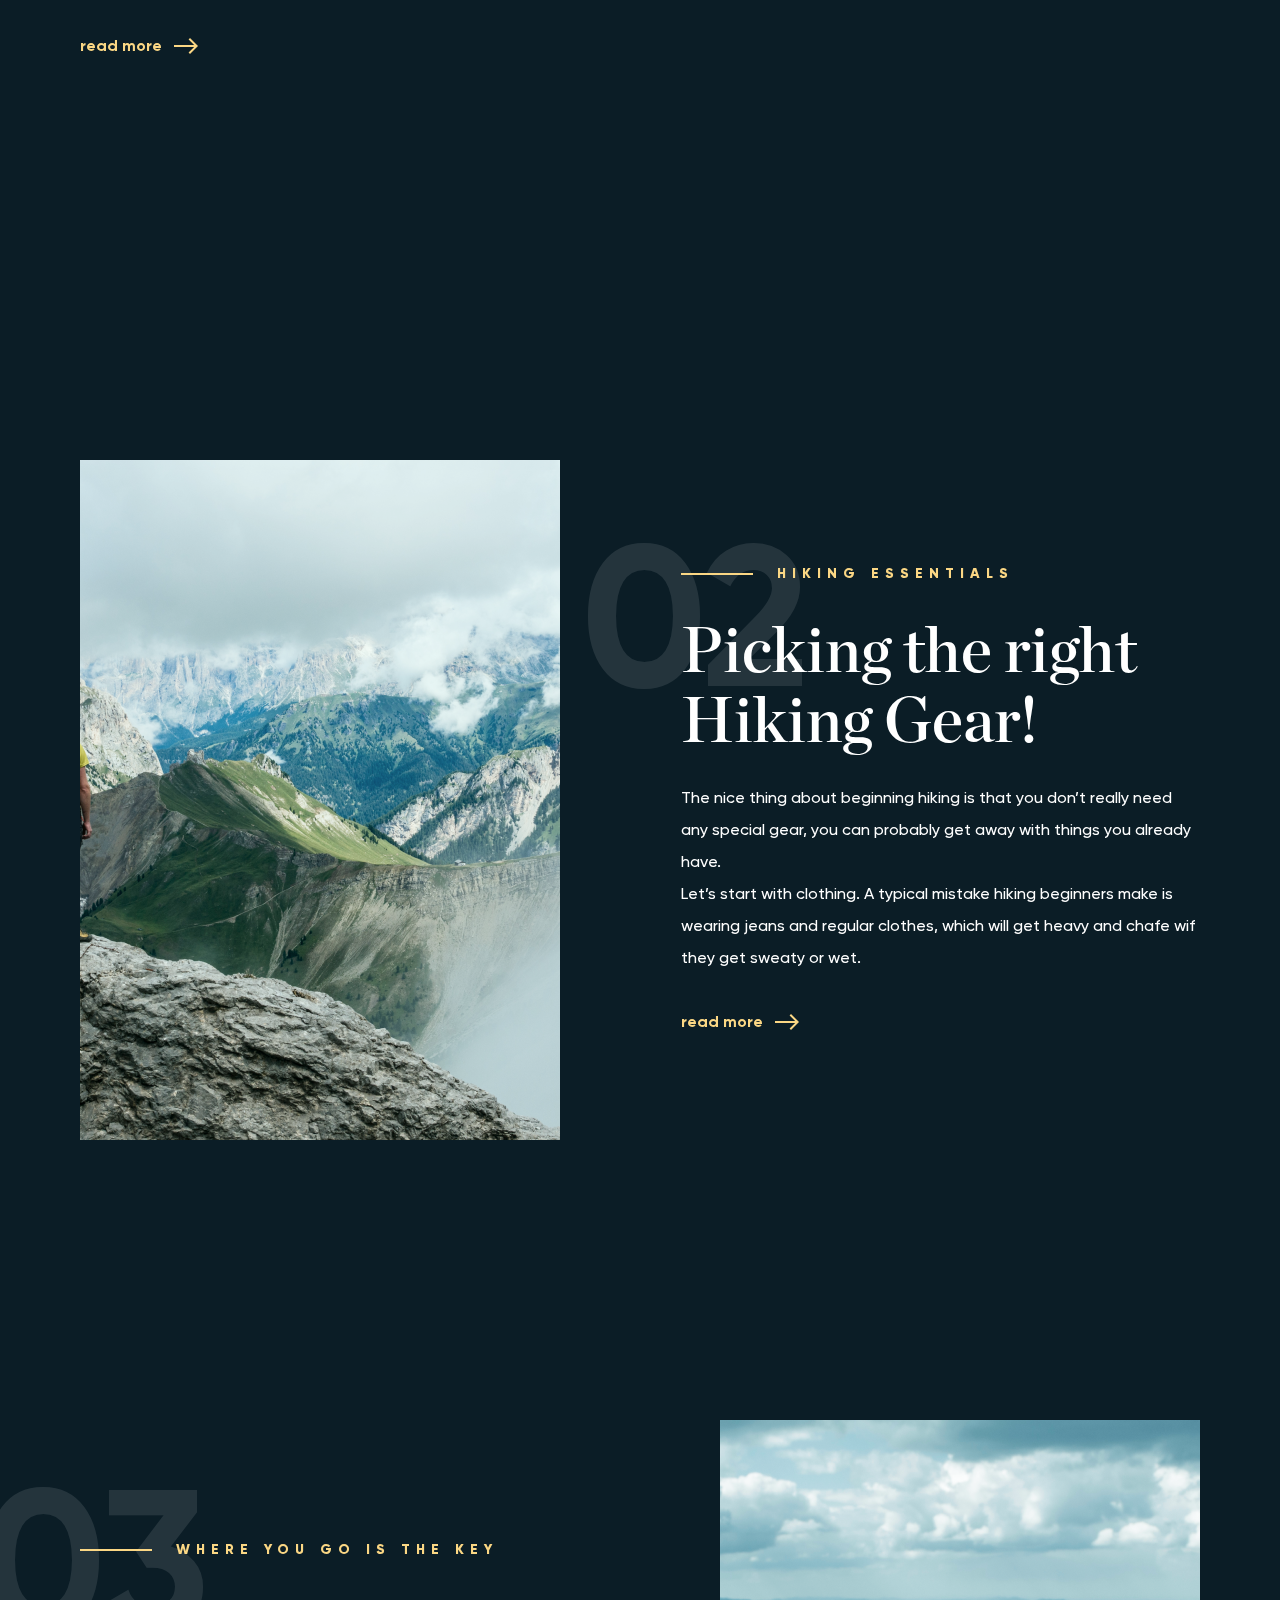
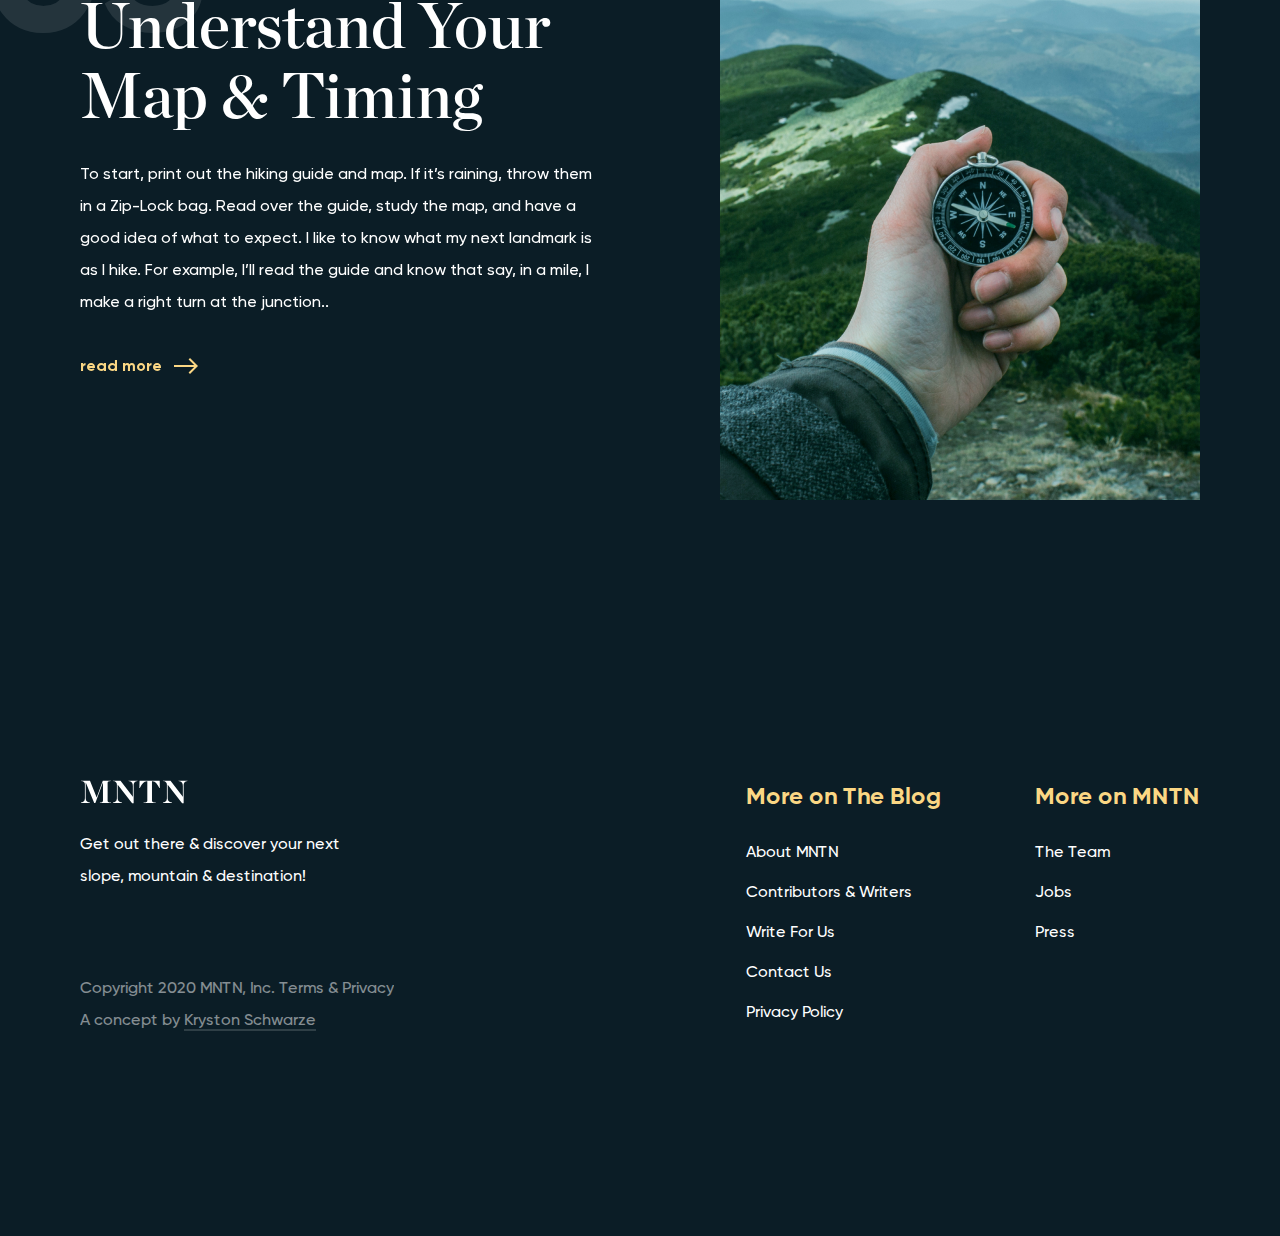
==== commit 87eb9bfa: "Update web structure" ====
--- a/index.html
+++ b/index.html
@@ -1,329 +1,321 @@
 <!DOCTYPE html>
-<!-- saved from url=(0033) -->
-<html data-wf-page="5e99e50e1c66a9720b7ceb38" data-wf-site="5e2d678660dc1a91f8ef1b43" class="w-mod-js w-mod-ix mdl-js"><head><meta http-equiv="Content-Type" content="text/html; charset=UTF-8">
-  
-  <title>Trang Kata</title>
-  <meta content="This is a concept for a blog landing page about hiking and traveling. By Kryston Schwarze." name="description">
-  <meta content="MNTN | Landing Page" property="og:title">
-  <meta content="This is a concept for a blog landing page about hiking and traveling. By Kryston Schwarze." property="og:description">
-  <meta content="http://drive.google.com/uc?export=view&amp;id=1A3w-CeEMQgr1Tvk6RG8-RAgnAR3TEjqf" property="og:image">
-  <meta content="summary" name="twitter:card">
-  <meta content="width=device-width, initial-scale=1" name="viewport">
-  <meta content="Webflow" name="generator">
-  <link href="normalize.css" rel="stylesheet" type="text/css">
-  <link href="webflow.css" rel="stylesheet" type="text/css">
-  <link href="mntn.webflow.css" rel="stylesheet" type="text/css">
-  <script type="text/javascript">!function(o,c){var n=c.documentElement,t=" w-mod-";n.className+=t+"js",("ontouchstart"in o||o.DocumentTouch&&c instanceof DocumentTouch)&&(n.className+=t+"touch")}(window,document);</script>
-  <link href="images/logo.png" rel="shortcut icon" type="image/x-icon">
-  <link href="images/webclip.png" rel="apple-touch-icon">
-  <meta name="theme-color" content="#0B1D26">
-  <style>
-    body {
-    -webkit-font-smoothing: antialiased;
-    -moz-font-smoothing: antialiased;
-    -o-font-smoothing: antialiased;
-    }
-    ::selection {color: #FBD784; background: #color;}
-    </style>
-<style type="text/css" data-styled-components="FiaaB gTcftA caPIRE" data-styled-components-is-local="true">
-/* sc-component-id: sc-keyframes-FiaaB */
-@-webkit-keyframes FiaaB{100%{-webkit-transform:rotate(360deg);-ms-transform:rotate(360deg);transform:rotate(360deg);}}@keyframes FiaaB{100%{-webkit-transform:rotate(360deg);-ms-transform:rotate(360deg);transform:rotate(360deg);}}
-/* sc-component-id: sc-keyframes-gTcftA */
-@-webkit-keyframes gTcftA{10%,90%{-webkit-transform:translate3d(-1px,0,0);-ms-transform:translate3d(-1px,0,0);transform:translate3d(-1px,0,0);}20%,80%{-webkit-transform:translate3d(2px,0,0);-ms-transform:translate3d(2px,0,0);transform:translate3d(2px,0,0);}30%,50%,70%{-webkit-transform:translate3d(-4px,0,0);-ms-transform:translate3d(-4px,0,0);transform:translate3d(-4px,0,0);}40%,60%{-webkit-transform:translate3d(4px,0,0);-ms-transform:translate3d(4px,0,0);transform:translate3d(4px,0,0);}}@keyframes gTcftA{10%,90%{-webkit-transform:translate3d(-1px,0,0);-ms-transform:translate3d(-1px,0,0);transform:translate3d(-1px,0,0);}20%,80%{-webkit-transform:translate3d(2px,0,0);-ms-transform:translate3d(2px,0,0);transform:translate3d(2px,0,0);}30%,50%,70%{-webkit-transform:translate3d(-4px,0,0);-ms-transform:translate3d(-4px,0,0);transform:translate3d(-4px,0,0);}40%,60%{-webkit-transform:translate3d(4px,0,0);-ms-transform:translate3d(4px,0,0);transform:translate3d(4px,0,0);}}
-/* sc-component-id: sc-keyframes-caPIRE */
-@-webkit-keyframes caPIRE{0%{-webkit-transform:scale(.75);-ms-transform:scale(.75);transform:scale(.75);}20%{-webkit-transform:scale(1);-ms-transform:scale(1);transform:scale(1);}40%{-webkit-transform:scale(.75);-ms-transform:scale(.75);transform:scale(.75);}60%{-webkit-transform:scale(1);-ms-transform:scale(1);transform:scale(1);}80%{-webkit-transform:scale(.75);-ms-transform:scale(.75);transform:scale(.75);}100%{-webkit-transform:scale(.75);-ms-transform:scale(.75);transform:scale(.75);}}@keyframes caPIRE{0%{-webkit-transform:scale(.75);-ms-transform:scale(.75);transform:scale(.75);}20%{-webkit-transform:scale(1);-ms-transform:scale(1);transform:scale(1);}40%{-webkit-transform:scale(.75);-ms-transform:scale(.75);transform:scale(.75);}60%{-webkit-transform:scale(1);-ms-transform:scale(1);transform:scale(1);}80%{-webkit-transform:scale(.75);-ms-transform:scale(.75);transform:scale(.75);}100%{-webkit-transform:scale(.75);-ms-transform:scale(.75);transform:scale(.75);}}</style><style>@-webkit-keyframes swal2-show{0%{-webkit-transform:scale(.7);transform:scale(.7)}45%{-webkit-transform:scale(1.05);transform:scale(1.05)}80%{-webkit-transform:scale(.95);transform:scale(.95)}100%{-webkit-transform:scale(1);transform:scale(1)}}@keyframes swal2-show{0%{-webkit-transform:scale(.7);transform:scale(.7)}45%{-webkit-transform:scale(1.05);transform:scale(1.05)}80%{-webkit-transform:scale(.95);transform:scale(.95)}100%{-webkit-transform:scale(1);transform:scale(1)}}@-webkit-keyframes swal2-hide{0%{-webkit-transform:scale(1);transform:scale(1);opacity:1}100%{-webkit-transform:scale(.5);transform:scale(.5);opacity:0}}@keyframes swal2-hide{0%{-webkit-transform:scale(1);transform:scale(1);opacity:1}100%{-webkit-transform:scale(.5);transform:scale(.5);opacity:0}}@-webkit-keyframes swal2-animate-success-line-tip{0%{top:1.1875em;left:.0625em;width:0}54%{top:1.0625em;left:.125em;width:0}70%{top:2.1875em;left:-.375em;width:3.125em}84%{top:3em;left:1.3125em;width:1.0625em}100%{top:2.8125em;left:.875em;width:1.5625em}}@keyframes swal2-animate-success-line-tip{0%{top:1.1875em;left:.0625em;width:0}54%{top:1.0625em;left:.125em;width:0}70%{top:2.1875em;left:-.375em;width:3.125em}84%{top:3em;left:1.3125em;width:1.0625em}100%{top:2.8125em;left:.875em;width:1.5625em}}@-webkit-keyframes swal2-animate-success-line-long{0%{top:3.375em;right:2.875em;width:0}65%{top:3.375em;right:2.875em;width:0}84%{top:2.1875em;right:0;width:3.4375em}100%{top:2.375em;right:.5em;width:2.9375em}}@keyframes swal2-animate-success-line-long{0%{top:3.375em;right:2.875em;width:0}65%{top:3.375em;right:2.875em;width:0}84%{top:2.1875em;right:0;width:3.4375em}100%{top:2.375em;right:.5em;width:2.9375em}}@-webkit-keyframes swal2-rotate-success-circular-line{0%{-webkit-transform:rotate(-45deg);transform:rotate(-45deg)}5%{-webkit-transform:rotate(-45deg);transform:rotate(-45deg)}12%{-webkit-transform:rotate(-405deg);transform:rotate(-405deg)}100%{-webkit-transform:rotate(-405deg);transform:rotate(-405deg)}}@keyframes swal2-rotate-success-circular-line{0%{-webkit-transform:rotate(-45deg);transform:rotate(-45deg)}5%{-webkit-transform:rotate(-45deg);transform:rotate(-45deg)}12%{-webkit-transform:rotate(-405deg);transform:rotate(-405deg)}100%{-webkit-transform:rotate(-405deg);transform:rotate(-405deg)}}@-webkit-keyframes swal2-animate-error-x-mark{0%{margin-top:1.625em;-webkit-transform:scale(.4);transform:scale(.4);opacity:0}50%{margin-top:1.625em;-webkit-transform:scale(.4);transform:scale(.4);opacity:0}80%{margin-top:-.375em;-webkit-transform:scale(1.15);transform:scale(1.15)}100%{margin-top:0;-webkit-transform:scale(1);transform:scale(1);opacity:1}}@keyframes swal2-animate-error-x-mark{0%{margin-top:1.625em;-webkit-transform:scale(.4);transform:scale(.4);opacity:0}50%{margin-top:1.625em;-webkit-transform:scale(.4);transform:scale(.4);opacity:0}80%{margin-top:-.375em;-webkit-transform:scale(1.15);transform:scale(1.15)}100%{margin-top:0;-webkit-transform:scale(1);transform:scale(1);opacity:1}}@-webkit-keyframes swal2-animate-error-icon{0%{-webkit-transform:rotateX(100deg);transform:rotateX(100deg);opacity:0}100%{-webkit-transform:rotateX(0);transform:rotateX(0);opacity:1}}@keyframes swal2-animate-error-icon{0%{-webkit-transform:rotateX(100deg);transform:rotateX(100deg);opacity:0}100%{-webkit-transform:rotateX(0);transform:rotateX(0);opacity:1}}body.swal2-toast-shown .swal2-container{background-color:transparent}body.swal2-toast-shown .swal2-container.swal2-shown{background-color:transparent}body.swal2-toast-shown .swal2-container.swal2-top{top:0;right:auto;bottom:auto;left:50%;-webkit-transform:translateX(-50%);transform:translateX(-50%)}body.swal2-toast-shown .swal2-container.swal2-top-end,body.swal2-toast-shown .swal2-container.swal2-top-right{top:0;right:0;bottom:auto;left:auto}body.swal2-toast-shown .swal2-container.swal2-top-left,body.swal2-toast-shown .swal2-container.swal2-top-start{top:0;right:auto;bottom:auto;left:0}body.swal2-toast-shown .swal2-container.swal2-center-left,body.swal2-toast-shown .swal2-container.swal2-center-start{top:50%;right:auto;bottom:auto;left:0;-webkit-transform:translateY(-50%);transform:translateY(-50%)}body.swal2-toast-shown .swal2-container.swal2-center{top:50%;right:auto;bottom:auto;left:50%;-webkit-transform:translate(-50%,-50%);transform:translate(-50%,-50%)}body.swal2-toast-shown .swal2-container.swal2-center-end,body.swal2-toast-shown .swal2-container.swal2-center-right{top:50%;right:0;bottom:auto;left:auto;-webkit-transform:translateY(-50%);transform:translateY(-50%)}body.swal2-toast-shown .swal2-container.swal2-bottom-left,body.swal2-toast-shown .swal2-container.swal2-bottom-start{top:auto;right:auto;bottom:0;left:0}body.swal2-toast-shown .swal2-container.swal2-bottom{top:auto;right:auto;bottom:0;left:50%;-webkit-transform:translateX(-50%);transform:translateX(-50%)}body.swal2-toast-shown .swal2-container.swal2-bottom-end,body.swal2-toast-shown .swal2-container.swal2-bottom-right{top:auto;right:0;bottom:0;left:auto}body.swal2-toast-column .swal2-toast{flex-direction:column;align-items:stretch}body.swal2-toast-column .swal2-toast .swal2-actions{flex:1;align-self:stretch;height:2.2em;margin-top:.3125em}body.swal2-toast-column .swal2-toast .swal2-loading{justify-content:center}body.swal2-toast-column .swal2-toast .swal2-input{height:2em;margin:.3125em auto;font-size:1em}body.swal2-toast-column .swal2-toast .swal2-validation-message{font-size:1em}.swal2-popup.swal2-toast{flex-direction:row;align-items:center;width:auto;padding:.625em;box-shadow:0 0 .625em #d9d9d9;overflow-y:hidden}.swal2-popup.swal2-toast .swal2-header{flex-direction:row}.swal2-popup.swal2-toast .swal2-title{flex-grow:1;justify-content:flex-start;margin:0 .6em;font-size:1em}.swal2-popup.swal2-toast .swal2-footer{margin:.5em 0 0;padding:.5em 0 0;font-size:.8em}.swal2-popup.swal2-toast .swal2-close{position:initial;width:.8em;height:.8em;line-height:.8}.swal2-popup.swal2-toast .swal2-content{justify-content:flex-start;font-size:1em}.swal2-popup.swal2-toast .swal2-icon{width:2em;min-width:2em;height:2em;margin:0}.swal2-popup.swal2-toast .swal2-icon-text{font-size:2em;font-weight:700;line-height:1em}.swal2-popup.swal2-toast .swal2-icon.swal2-success .swal2-success-ring{width:2em;height:2em}.swal2-popup.swal2-toast .swal2-icon.swal2-error [class^=swal2-x-mark-line]{top:.875em;width:1.375em}.swal2-popup.swal2-toast .swal2-icon.swal2-error [class^=swal2-x-mark-line][class$=left]{left:.3125em}.swal2-popup.swal2-toast .swal2-icon.swal2-error [class^=swal2-x-mark-line][class$=right]{right:.3125em}.swal2-popup.swal2-toast .swal2-actions{height:auto;margin:0 .3125em}.swal2-popup.swal2-toast .swal2-styled{margin:0 .3125em;padding:.3125em .625em;font-size:1em}.swal2-popup.swal2-toast .swal2-styled:focus{box-shadow:0 0 0 .0625em #fff,0 0 0 .125em rgba(50,100,150,.4)}.swal2-popup.swal2-toast .swal2-success{border-color:#a5dc86}.swal2-popup.swal2-toast .swal2-success [class^=swal2-success-circular-line]{position:absolute;width:2em;height:2.8125em;-webkit-transform:rotate(45deg);transform:rotate(45deg);border-radius:50%}.swal2-popup.swal2-toast .swal2-success [class^=swal2-success-circular-line][class$=left]{top:-.25em;left:-.9375em;-webkit-transform:rotate(-45deg);transform:rotate(-45deg);-webkit-transform-origin:2em 2em;transform-origin:2em 2em;border-radius:4em 0 0 4em}.swal2-popup.swal2-toast .swal2-success [class^=swal2-success-circular-line][class$=right]{top:-.25em;left:.9375em;-webkit-transform-origin:0 2em;transform-origin:0 2em;border-radius:0 4em 4em 0}.swal2-popup.swal2-toast .swal2-success .swal2-success-ring{width:2em;height:2em}.swal2-popup.swal2-toast .swal2-success .swal2-success-fix{top:0;left:.4375em;width:.4375em;height:2.6875em}.swal2-popup.swal2-toast .swal2-success [class^=swal2-success-line]{height:.3125em}.swal2-popup.swal2-toast .swal2-success [class^=swal2-success-line][class$=tip]{top:1.125em;left:.1875em;width:.75em}.swal2-popup.swal2-toast .swal2-success [class^=swal2-success-line][class$=long]{top:.9375em;right:.1875em;width:1.375em}.swal2-popup.swal2-toast.swal2-show{-webkit-animation:showSweetToast .5s;animation:showSweetToast .5s}.swal2-popup.swal2-toast.swal2-hide{-webkit-animation:hideSweetToast .2s forwards;animation:hideSweetToast .2s forwards}.swal2-popup.swal2-toast .swal2-animate-success-icon .swal2-success-line-tip{-webkit-animation:animate-toast-success-tip .75s;animation:animate-toast-success-tip .75s}.swal2-popup.swal2-toast .swal2-animate-success-icon .swal2-success-line-long{-webkit-animation:animate-toast-success-long .75s;animation:animate-toast-success-long .75s}@-webkit-keyframes showSweetToast{0%{-webkit-transform:translateY(-.625em) rotateZ(2deg);transform:translateY(-.625em) rotateZ(2deg);opacity:0}33%{-webkit-transform:translateY(0) rotateZ(-2deg);transform:translateY(0) rotateZ(-2deg);opacity:.5}66%{-webkit-transform:translateY(.3125em) rotateZ(2deg);transform:translateY(.3125em) rotateZ(2deg);opacity:.7}100%{-webkit-transform:translateY(0) rotateZ(0);transform:translateY(0) rotateZ(0);opacity:1}}@keyframes showSweetToast{0%{-webkit-transform:translateY(-.625em) rotateZ(2deg);transform:translateY(-.625em) rotateZ(2deg);opacity:0}33%{-webkit-transform:translateY(0) rotateZ(-2deg);transform:translateY(0) rotateZ(-2deg);opacity:.5}66%{-webkit-transform:translateY(.3125em) rotateZ(2deg);transform:translateY(.3125em) rotateZ(2deg);opacity:.7}100%{-webkit-transform:translateY(0) rotateZ(0);transform:translateY(0) rotateZ(0);opacity:1}}@-webkit-keyframes hideSweetToast{0%{opacity:1}33%{opacity:.5}100%{-webkit-transform:rotateZ(1deg);transform:rotateZ(1deg);opacity:0}}@keyframes hideSweetToast{0%{opacity:1}33%{opacity:.5}100%{-webkit-transform:rotateZ(1deg);transform:rotateZ(1deg);opacity:0}}@-webkit-keyframes animate-toast-success-tip{0%{top:.5625em;left:.0625em;width:0}54%{top:.125em;left:.125em;width:0}70%{top:.625em;left:-.25em;width:1.625em}84%{top:1.0625em;left:.75em;width:.5em}100%{top:1.125em;left:.1875em;width:.75em}}@keyframes animate-toast-success-tip{0%{top:.5625em;left:.0625em;width:0}54%{top:.125em;left:.125em;width:0}70%{top:.625em;left:-.25em;width:1.625em}84%{top:1.0625em;left:.75em;width:.5em}100%{top:1.125em;left:.1875em;width:.75em}}@-webkit-keyframes animate-toast-success-long{0%{top:1.625em;right:1.375em;width:0}65%{top:1.25em;right:.9375em;width:0}84%{top:.9375em;right:0;width:1.125em}100%{top:.9375em;right:.1875em;width:1.375em}}@keyframes animate-toast-success-long{0%{top:1.625em;right:1.375em;width:0}65%{top:1.25em;right:.9375em;width:0}84%{top:.9375em;right:0;width:1.125em}100%{top:.9375em;right:.1875em;width:1.375em}}body.swal2-shown:not(.swal2-no-backdrop):not(.swal2-toast-shown){overflow:hidden}body.swal2-height-auto{height:auto!important}body.swal2-no-backdrop .swal2-shown{top:auto;right:auto;bottom:auto;left:auto;background-color:transparent}body.swal2-no-backdrop .swal2-shown>.swal2-modal{box-shadow:0 0 10px rgba(0,0,0,.4)}body.swal2-no-backdrop .swal2-shown.swal2-top{top:0;left:50%;-webkit-transform:translateX(-50%);transform:translateX(-50%)}body.swal2-no-backdrop .swal2-shown.swal2-top-left,body.swal2-no-backdrop .swal2-shown.swal2-top-start{top:0;left:0}body.swal2-no-backdrop .swal2-shown.swal2-top-end,body.swal2-no-backdrop .swal2-shown.swal2-top-right{top:0;right:0}body.swal2-no-backdrop .swal2-shown.swal2-center{top:50%;left:50%;-webkit-transform:translate(-50%,-50%);transform:translate(-50%,-50%)}body.swal2-no-backdrop .swal2-shown.swal2-center-left,body.swal2-no-backdrop .swal2-shown.swal2-center-start{top:50%;left:0;-webkit-transform:translateY(-50%);transform:translateY(-50%)}body.swal2-no-backdrop .swal2-shown.swal2-center-end,body.swal2-no-backdrop .swal2-shown.swal2-center-right{top:50%;right:0;-webkit-transform:translateY(-50%);transform:translateY(-50%)}body.swal2-no-backdrop .swal2-shown.swal2-bottom{bottom:0;left:50%;-webkit-transform:translateX(-50%);transform:translateX(-50%)}body.swal2-no-backdrop .swal2-shown.swal2-bottom-left,body.swal2-no-backdrop .swal2-shown.swal2-bottom-start{bottom:0;left:0}body.swal2-no-backdrop .swal2-shown.swal2-bottom-end,body.swal2-no-backdrop .swal2-shown.swal2-bottom-right{right:0;bottom:0}.swal2-container{display:flex;position:fixed;top:0;right:0;bottom:0;left:0;flex-direction:row;align-items:center;justify-content:center;padding:10px;background-color:transparent;z-index:1060;overflow-x:hidden;-webkit-overflow-scrolling:touch}.swal2-container.swal2-top{align-items:flex-start}.swal2-container.swal2-top-left,.swal2-container.swal2-top-start{align-items:flex-start;justify-content:flex-start}.swal2-container.swal2-top-end,.swal2-container.swal2-top-right{align-items:flex-start;justify-content:flex-end}.swal2-container.swal2-center{align-items:center}.swal2-container.swal2-center-left,.swal2-container.swal2-center-start{align-items:center;justify-content:flex-start}.swal2-container.swal2-center-end,.swal2-container.swal2-center-right{align-items:center;justify-content:flex-end}.swal2-container.swal2-bottom{align-items:flex-end}.swal2-container.swal2-bottom-left,.swal2-container.swal2-bottom-start{align-items:flex-end;justify-content:flex-start}.swal2-container.swal2-bottom-end,.swal2-container.swal2-bottom-right{align-items:flex-end;justify-content:flex-end}.swal2-container.swal2-grow-fullscreen>.swal2-modal{display:flex!important;flex:1;align-self:stretch;justify-content:center}.swal2-container.swal2-grow-row>.swal2-modal{display:flex!important;flex:1;align-content:center;justify-content:center}.swal2-container.swal2-grow-column{flex:1;flex-direction:column}.swal2-container.swal2-grow-column.swal2-bottom,.swal2-container.swal2-grow-column.swal2-center,.swal2-container.swal2-grow-column.swal2-top{align-items:center}.swal2-container.swal2-grow-column.swal2-bottom-left,.swal2-container.swal2-grow-column.swal2-bottom-start,.swal2-container.swal2-grow-column.swal2-center-left,.swal2-container.swal2-grow-column.swal2-center-start,.swal2-container.swal2-grow-column.swal2-top-left,.swal2-container.swal2-grow-column.swal2-top-start{align-items:flex-start}.swal2-container.swal2-grow-column.swal2-bottom-end,.swal2-container.swal2-grow-column.swal2-bottom-right,.swal2-container.swal2-grow-column.swal2-center-end,.swal2-container.swal2-grow-column.swal2-center-right,.swal2-container.swal2-grow-column.swal2-top-end,.swal2-container.swal2-grow-column.swal2-top-right{align-items:flex-end}.swal2-container.swal2-grow-column>.swal2-modal{display:flex!important;flex:1;align-content:center;justify-content:center}.swal2-container:not(.swal2-top):not(.swal2-top-start):not(.swal2-top-end):not(.swal2-top-left):not(.swal2-top-right):not(.swal2-center-start):not(.swal2-center-end):not(.swal2-center-left):not(.swal2-center-right):not(.swal2-bottom):not(.swal2-bottom-start):not(.swal2-bottom-end):not(.swal2-bottom-left):not(.swal2-bottom-right):not(.swal2-grow-fullscreen)>.swal2-modal{margin:auto}@media all and (-ms-high-contrast:none),(-ms-high-contrast:active){.swal2-container .swal2-modal{margin:0!important}}.swal2-container.swal2-fade{transition:background-color .1s}.swal2-container.swal2-shown{background-color:rgba(0,0,0,.4)}.swal2-popup{display:none;position:relative;flex-direction:column;justify-content:center;width:32em;max-width:100%;padding:1.25em;border-radius:.3125em;background:#fff;font-family:inherit;font-size:1rem;box-sizing:border-box}.swal2-popup:focus{outline:0}.swal2-popup.swal2-loading{overflow-y:hidden}.swal2-popup .swal2-header{display:flex;flex-direction:column;align-items:center}.swal2-popup .swal2-title{display:block;position:relative;max-width:100%;margin:0 0 .4em;padding:0;color:#595959;font-size:1.875em;font-weight:600;text-align:center;text-transform:none;word-wrap:break-word}.swal2-popup .swal2-actions{flex-wrap:wrap;align-items:center;justify-content:center;margin:1.25em auto 0;z-index:1}.swal2-popup .swal2-actions:not(.swal2-loading) .swal2-styled[disabled]{opacity:.4}.swal2-popup .swal2-actions:not(.swal2-loading) .swal2-styled:hover{background-image:linear-gradient(rgba(0,0,0,.1),rgba(0,0,0,.1))}.swal2-popup .swal2-actions:not(.swal2-loading) .swal2-styled:active{background-image:linear-gradient(rgba(0,0,0,.2),rgba(0,0,0,.2))}.swal2-popup .swal2-actions.swal2-loading .swal2-styled.swal2-confirm{width:2.5em;height:2.5em;margin:.46875em;padding:0;border:.25em solid transparent;border-radius:100%;border-color:transparent;background-color:transparent!important;color:transparent;cursor:default;box-sizing:border-box;-webkit-animation:swal2-rotate-loading 1.5s linear 0s infinite normal;animation:swal2-rotate-loading 1.5s linear 0s infinite normal;-webkit-user-select:none;-moz-user-select:none;-ms-user-select:none;user-select:none}.swal2-popup .swal2-actions.swal2-loading .swal2-styled.swal2-cancel{margin-right:30px;margin-left:30px}.swal2-popup .swal2-actions.swal2-loading :not(.swal2-styled).swal2-confirm::after{display:inline-block;width:15px;height:15px;margin-left:5px;border:3px solid #999;border-radius:50%;border-right-color:transparent;box-shadow:1px 1px 1px #fff;content:'';-webkit-animation:swal2-rotate-loading 1.5s linear 0s infinite normal;animation:swal2-rotate-loading 1.5s linear 0s infinite normal}.swal2-popup .swal2-styled{margin:.3125em;padding:.625em 2em;font-weight:500;box-shadow:none}.swal2-popup .swal2-styled:not([disabled]){cursor:pointer}.swal2-popup .swal2-styled.swal2-confirm{border:0;border-radius:.25em;background:initial;background-color:#3085d6;color:#fff;font-size:1.0625em}.swal2-popup .swal2-styled.swal2-cancel{border:0;border-radius:.25em;background:initial;background-color:#aaa;color:#fff;font-size:1.0625em}.swal2-popup .swal2-styled:focus{outline:0;box-shadow:0 0 0 2px #fff,0 0 0 4px rgba(50,100,150,.4)}.swal2-popup .swal2-styled::-moz-focus-inner{border:0}.swal2-popup .swal2-footer{justify-content:center;margin:1.25em 0 0;padding:1em 0 0;border-top:1px solid #eee;color:#545454;font-size:1em}.swal2-popup .swal2-image{max-width:100%;margin:1.25em auto}.swal2-popup .swal2-close{position:absolute;top:0;right:0;justify-content:center;width:1.2em;height:1.2em;padding:0;transition:color .1s ease-out;border:none;border-radius:0;outline:initial;background:0 0;color:#ccc;font-family:serif;font-size:2.5em;line-height:1.2;cursor:pointer;overflow:hidden}.swal2-popup .swal2-close:hover{-webkit-transform:none;transform:none;color:#f27474}.swal2-popup>.swal2-checkbox,.swal2-popup>.swal2-file,.swal2-popup>.swal2-input,.swal2-popup>.swal2-radio,.swal2-popup>.swal2-select,.swal2-popup>.swal2-textarea{display:none}.swal2-popup .swal2-content{justify-content:center;margin:0;padding:0;color:#545454;font-size:1.125em;font-weight:300;line-height:normal;z-index:1;word-wrap:break-word}.swal2-popup #swal2-content{text-align:center}.swal2-popup .swal2-checkbox,.swal2-popup .swal2-file,.swal2-popup .swal2-input,.swal2-popup .swal2-radio,.swal2-popup .swal2-select,.swal2-popup .swal2-textarea{margin:1em auto}.swal2-popup .swal2-file,.swal2-popup .swal2-input,.swal2-popup .swal2-textarea{width:100%;transition:border-color .3s,box-shadow .3s;border:1px solid #d9d9d9;border-radius:.1875em;font-size:1.125em;box-shadow:inset 0 1px 1px rgba(0,0,0,.06);box-sizing:border-box}.swal2-popup .swal2-file.swal2-inputerror,.swal2-popup .swal2-input.swal2-inputerror,.swal2-popup .swal2-textarea.swal2-inputerror{border-color:#f27474!important;box-shadow:0 0 2px #f27474!important}.swal2-popup .swal2-file:focus,.swal2-popup .swal2-input:focus,.swal2-popup .swal2-textarea:focus{border:1px solid #b4dbed;outline:0;box-shadow:0 0 3px #c4e6f5}.swal2-popup .swal2-file::-webkit-input-placeholder,.swal2-popup .swal2-input::-webkit-input-placeholder,.swal2-popup .swal2-textarea::-webkit-input-placeholder{color:#ccc}.swal2-popup .swal2-file:-ms-input-placeholder,.swal2-popup .swal2-input:-ms-input-placeholder,.swal2-popup .swal2-textarea:-ms-input-placeholder{color:#ccc}.swal2-popup .swal2-file::-ms-input-placeholder,.swal2-popup .swal2-input::-ms-input-placeholder,.swal2-popup .swal2-textarea::-ms-input-placeholder{color:#ccc}.swal2-popup .swal2-file::placeholder,.swal2-popup .swal2-input::placeholder,.swal2-popup .swal2-textarea::placeholder{color:#ccc}.swal2-popup .swal2-range input{width:80%}.swal2-popup .swal2-range output{width:20%;font-weight:600;text-align:center}.swal2-popup .swal2-range input,.swal2-popup .swal2-range output{height:2.625em;margin:1em auto;padding:0;font-size:1.125em;line-height:2.625em}.swal2-popup .swal2-input{height:2.625em;padding:0 .75em}.swal2-popup .swal2-input[type=number]{max-width:10em}.swal2-popup .swal2-file{font-size:1.125em}.swal2-popup .swal2-textarea{height:6.75em;padding:.75em}.swal2-popup .swal2-select{min-width:50%;max-width:100%;padding:.375em .625em;color:#545454;font-size:1.125em}.swal2-popup .swal2-checkbox,.swal2-popup .swal2-radio{align-items:center;justify-content:center}.swal2-popup .swal2-checkbox label,.swal2-popup .swal2-radio label{margin:0 .6em;font-size:1.125em}.swal2-popup .swal2-checkbox input,.swal2-popup .swal2-radio input{margin:0 .4em}.swal2-popup .swal2-validation-message{display:none;align-items:center;justify-content:center;padding:.625em;background:#f0f0f0;color:#666;font-size:1em;font-weight:300;overflow:hidden}.swal2-popup .swal2-validation-message::before{display:inline-block;width:1.5em;min-width:1.5em;height:1.5em;margin:0 .625em;border-radius:50%;background-color:#f27474;color:#fff;font-weight:600;line-height:1.5em;text-align:center;content:'!';zoom:normal}@supports (-ms-accelerator:true){.swal2-range input{width:100%!important}.swal2-range output{display:none}}@media all and (-ms-high-contrast:none),(-ms-high-contrast:active){.swal2-range input{width:100%!important}.swal2-range output{display:none}}@-moz-document url-prefix(){.swal2-close:focus{outline:2px solid rgba(50,100,150,.4)}}.swal2-icon{position:relative;justify-content:center;width:5em;height:5em;margin:1.25em auto 1.875em;border:.25em solid transparent;border-radius:50%;line-height:5em;cursor:default;box-sizing:content-box;-webkit-user-select:none;-moz-user-select:none;-ms-user-select:none;user-select:none;zoom:normal}.swal2-icon-text{font-size:3.75em}.swal2-icon.swal2-error{border-color:#f27474}.swal2-icon.swal2-error .swal2-x-mark{position:relative;flex-grow:1}.swal2-icon.swal2-error [class^=swal2-x-mark-line]{display:block;position:absolute;top:2.3125em;width:2.9375em;height:.3125em;border-radius:.125em;background-color:#f27474}.swal2-icon.swal2-error [class^=swal2-x-mark-line][class$=left]{left:1.0625em;-webkit-transform:rotate(45deg);transform:rotate(45deg)}.swal2-icon.swal2-error [class^=swal2-x-mark-line][class$=right]{right:1em;-webkit-transform:rotate(-45deg);transform:rotate(-45deg)}.swal2-icon.swal2-warning{border-color:#facea8;color:#f8bb86}.swal2-icon.swal2-info{border-color:#9de0f6;color:#3fc3ee}.swal2-icon.swal2-question{border-color:#c9dae1;color:#87adbd}.swal2-icon.swal2-success{border-color:#a5dc86}.swal2-icon.swal2-success [class^=swal2-success-circular-line]{position:absolute;width:3.75em;height:7.5em;-webkit-transform:rotate(45deg);transform:rotate(45deg);border-radius:50%}.swal2-icon.swal2-success [class^=swal2-success-circular-line][class$=left]{top:-.4375em;left:-2.0635em;-webkit-transform:rotate(-45deg);transform:rotate(-45deg);-webkit-transform-origin:3.75em 3.75em;transform-origin:3.75em 3.75em;border-radius:7.5em 0 0 7.5em}.swal2-icon.swal2-success [class^=swal2-success-circular-line][class$=right]{top:-.6875em;left:1.875em;-webkit-transform:rotate(-45deg);transform:rotate(-45deg);-webkit-transform-origin:0 3.75em;transform-origin:0 3.75em;border-radius:0 7.5em 7.5em 0}.swal2-icon.swal2-success .swal2-success-ring{position:absolute;top:-.25em;left:-.25em;width:100%;height:100%;border:.25em solid rgba(165,220,134,.3);border-radius:50%;z-index:2;box-sizing:content-box}.swal2-icon.swal2-success .swal2-success-fix{position:absolute;top:.5em;left:1.625em;width:.4375em;height:5.625em;-webkit-transform:rotate(-45deg);transform:rotate(-45deg);z-index:1}.swal2-icon.swal2-success [class^=swal2-success-line]{display:block;position:absolute;height:.3125em;border-radius:.125em;background-color:#a5dc86;z-index:2}.swal2-icon.swal2-success [class^=swal2-success-line][class$=tip]{top:2.875em;left:.875em;width:1.5625em;-webkit-transform:rotate(45deg);transform:rotate(45deg)}.swal2-icon.swal2-success [class^=swal2-success-line][class$=long]{top:2.375em;right:.5em;width:2.9375em;-webkit-transform:rotate(-45deg);transform:rotate(-45deg)}.swal2-progresssteps{align-items:center;margin:0 0 1.25em;padding:0;font-weight:600}.swal2-progresssteps li{display:inline-block;position:relative}.swal2-progresssteps .swal2-progresscircle{width:2em;height:2em;border-radius:2em;background:#3085d6;color:#fff;line-height:2em;text-align:center;z-index:20}.swal2-progresssteps .swal2-progresscircle:first-child{margin-left:0}.swal2-progresssteps .swal2-progresscircle:last-child{margin-right:0}.swal2-progresssteps .swal2-progresscircle.swal2-activeprogressstep{background:#3085d6}.swal2-progresssteps .swal2-progresscircle.swal2-activeprogressstep~.swal2-progresscircle{background:#add8e6}.swal2-progresssteps .swal2-progresscircle.swal2-activeprogressstep~.swal2-progressline{background:#add8e6}.swal2-progresssteps .swal2-progressline{width:2.5em;height:.4em;margin:0 -1px;background:#3085d6;z-index:10}[class^=swal2]{-webkit-tap-highlight-color:transparent}.swal2-show{-webkit-animation:swal2-show .3s;animation:swal2-show .3s}.swal2-show.swal2-noanimation{-webkit-animation:none;animation:none}.swal2-hide{-webkit-animation:swal2-hide .15s forwards;animation:swal2-hide .15s forwards}.swal2-hide.swal2-noanimation{-webkit-animation:none;animation:none}.swal2-rtl .swal2-close{right:auto;left:0}.swal2-animate-success-icon .swal2-success-line-tip{-webkit-animation:swal2-animate-success-line-tip .75s;animation:swal2-animate-success-line-tip .75s}.swal2-animate-success-icon .swal2-success-line-long{-webkit-animation:swal2-animate-success-line-long .75s;animation:swal2-animate-success-line-long .75s}.swal2-animate-success-icon .swal2-success-circular-line-right{-webkit-animation:swal2-rotate-success-circular-line 4.25s ease-in;animation:swal2-rotate-success-circular-line 4.25s ease-in}.swal2-animate-error-icon{-webkit-animation:swal2-animate-error-icon .5s;animation:swal2-animate-error-icon .5s}.swal2-animate-error-icon .swal2-x-mark{-webkit-animation:swal2-animate-error-x-mark .5s;animation:swal2-animate-error-x-mark .5s}@-webkit-keyframes swal2-rotate-loading{0%{-webkit-transform:rotate(0);transform:rotate(0)}100%{-webkit-transform:rotate(360deg);transform:rotate(360deg)}}@keyframes swal2-rotate-loading{0%{-webkit-transform:rotate(0);transform:rotate(0)}100%{-webkit-transform:rotate(360deg);transform:rotate(360deg)}}@media print{body.swal2-shown:not(.swal2-no-backdrop):not(.swal2-toast-shown){overflow-y:scroll!important}body.swal2-shown:not(.swal2-no-backdrop):not(.swal2-toast-shown)>[aria-hidden=true]{display:none}body.swal2-shown:not(.swal2-no-backdrop):not(.swal2-toast-shown) .swal2-container{position:initial!important}}</style><style>
-      .ejoy-sub-active{
-        color: #1296ba !important;
-      }
-      
-      .ejoy-sub-hovered{
-        color: #1296ba !important;
-      }
-      .ejoy-sub-clzz{
-        cursor: pointer;
-        
-        lineHeight: 1.2;
-          font-size: 28px;
-          color: #FFCC00; background: rgba(17, 17, 17, 0.7);
-        
-      }
-      .ejoy-sub-clzz:hover{
-        color: #1296ba !important;
-      }
-      .ej-trans-sub{
-        position: absolute;
-        width: 100%;
-        display: flex;
-        justify-content: center;
-        align-items: center;
-        z-index: 9999999;
-        cursor: move;
-      }
-      .ej-trans-sub > span{
-        color: #3CF9ED;
-        font-size: 18px;
-        text-align: center;
-        padding: 0 16px;
-        line-height: 1.5;
-        background: rgba(32, 26, 25, 0.8);
-        // text-shadow: 0px 1px 4px black;
-        padding: 0 8px;
-        
-        lineHeight: 1.2;
-        font-size: 16px;
-        color: #0CB1C7; background: rgba(67, 65, 65, 0.7);
-      
-      }
-      .ej-main-sub{
-        position: absolute;
-        width: 100%;
-        display: flex;
-        justify-content: center;
-        align-items: center;
-        z-index: 99999999;
-        cursor: move;
-        padding: 0 8px;
-      }
-      .ej-main-sub > span{
-        color: white;
-        font-size: 20px;
-        line-height: 1.5;
-        text-align: center;
-        background: rgba(32, 26, 25, 0.8);
-        // text-shadow: 0px 1px 4px black;
-        padding: 2px 8px;
-        
-        lineHeight: 1.2;
-          font-size: 28px;
-          color: #FFCC00; background: rgba(17, 17, 17, 0.7);
-        
-      }
+<html data-wf-page="5e99e50e1c66a9720b7ceb38" data-wf-site="5e2d678660dc1a91f8ef1b43">
+    <head>
+        <meta charset="utf-8" />
+        <title>Trang Kata</title>
+        <meta content="This is a concept for a design landing page" name="description" />
+        <meta content="Trang Kata" property="og:title" />
+        <meta content="summary" name="twitter:card" />
+        <meta content="width=device-width, initial-scale=1" name="viewport" />
+        <meta content="Webflow" name="generator" />
+        <link href="css/normalize.css" rel="stylesheet" type="text/css" />
+        <link href="css/webflow.css" rel="stylesheet" type="text/css" />
+        <link href="css/mntn.webflow.css" rel="stylesheet" type="text/css" />
+        <script type="text/javascript">
+            !(function (o, c) {
+                var n = c.documentElement,
+                    t = " w-mod-";
+                (n.className += t + "js"), ("ontouchstart" in o || (o.DocumentTouch && c instanceof DocumentTouch)) && (n.className += t + "touch");
+            })(window, document);
+        </script>
+        <link href="images/logo.png" rel="shortcut icon" type="image/x-icon" />
+        <link href="images/webclip.png" rel="apple-touch-icon" />
+        <meta name="theme-color" content="#0B1D26" />
+        <style>
+            body {
+                -webkit-font-smoothing: antialiased;
+                -moz-font-smoothing: antialiased;
+                -o-font-smoothing: antialiased;
+            }
+            ::selection {
+                color: #fbd784;
+                background: #color;
+            }
+        </style>
+    </head>
+    <body class="body">
+        <div data-w-id="41b39f2a-3cc6-0436-9059-9418e7f2bdc5" style="display: flex; opacity: 1;" class="loading">
+            <div class="loading-wrapper"><img src="images/logo.png" width="200" alt="" class="logo-loading" /></div>
+        </div>
+        <div class="site-wrapper">
+            <div class="hero-section">
+                <div class="navbar">
+                    <div class="content-wrapper nav">
+                        <a href="#" class="logo w-inline-block">
+                            <div class="mntn-logo w-embed">
+                                <svg width="108" height="24" viewbox="0 0 108 24" fill="none" xmlns="http://www.w3.org/2000/svg">
+                                    <g clip-path="url(#clip0)">
+                                        <path
+                                            d="M0.96 23H9.856V22.552C6.656 22.136 5.696 20.792 5.696 17.56V2.872H5.888L14.208 23.032H15.36L22.816 2.872H22.976V20.728C22.976 22.008 22.176 22.456 19.904 22.552V23H30.944V22.552C28.256 22.456 27.616 21.944 27.616 20.728V2.968C27.616 1.752 28.256 1.208 30.944 1.112V0.695999H22.784L16.736 17.144H16.576L9.984 0.695999H0.96V1.112C3.712 1.176 4.896 2.648 4.896 4.568V17.56C4.896 20.792 3.968 22.168 0.96 22.552V23Z"
+                                            fill="white"
+                                        ></path>
+                                        <path
+                                            d="M52.128 23.352H53.664V6.104C53.664 2.936 54.528 1.56 57.536 1.112V0.695999H48.448V1.112C51.68 1.496 52.864 2.936 52.864 6.104V16.728H52.832L40.512 0.695999H32.96V1.112C35.712 1.24 36.896 2.872 36.896 4.824V17.56C36.896 20.792 35.968 22.168 32.96 22.552V23H41.984V22.552C38.72 22.2 37.696 20.792 37.696 17.56V4.728H37.728L52.128 23.352Z"
+                                            fill="white"
+                                        ></path>
+                                        <path
+                                            d="M63.6 23H75.696V22.552C72.848 22.488 71.984 21.944 71.984 20.728V1.272H72.752C75.216 1.272 77.136 3.736 79.376 8.088L79.856 8.024L79.696 0.695999H59.568L59.376 8.024L59.856 8.088C62.128 3.64 64.08 1.272 66.512 1.272H67.312V20.728C67.312 21.944 66.416 22.488 63.6 22.552V23Z"
+                                            fill="white"
+                                        ></path>
+                                        <path
+                                            d="M102.128 23.352H103.664V6.104C103.664 2.936 104.528 1.56 107.536 1.112V0.695999H98.448V1.112C101.68 1.496 102.864 2.936 102.864 6.104V16.728H102.832L90.512 0.695999H82.96V1.112C85.712 1.24 86.896 2.872 86.896 4.824V17.56C86.896 20.792 85.968 22.168 82.96 22.552V23H91.984V22.552C88.72 22.2 87.696 20.792 87.696 17.56V4.728H87.728L102.128 23.352Z"
+                                            fill="white"
+                                        ></path>
+                                    </g>
+                                    <defs>
+                                        <clippath id="clip0">
+                                            <rect width="108" height="24" fill="white"></rect>
+                                        </clippath>
+                                    </defs>
+                                </svg>
+                            </div>
+                        </a>
+                        <div class="nav-link-wrapper">
+                            <a href="#" class="nav-link nav w-inline-block">
+                                <div>Equipment</div>
+                            </a>
+                            <a href="#" class="nav-link nav w-inline-block">
+                                <div>About us</div>
+                            </a>
+                            <a href="#" class="nav-link nav w-inline-block">
+                                <div>Blog</div>
+                            </a>
+                        </div>
+                        <div class="account">
+                            <a href="#" class="link-to hero w-inline-block">
+                                <div class="icon margin-right w-embed">
+                                    <svg width="24" height="24" viewbox="0 0 24 24" fill="none" xmlns="http://www.w3.org/2000/svg">
+                                        <path
+                                            fill-rule="evenodd"
+                                            clip-rule="evenodd"
+                                            d="M12 14C14.2091 14 16 12.2091 16 10C16 7.79086 14.2091 6 12 6C9.79086 6 8 7.79086 8 10C8 12.2091 9.79086 14 12 14ZM12 12C13.1046 12 14 11.1046 14 10C14 8.89543 13.1046 8 12 8C10.8954 8 10 8.89543 10 10C10 11.1046 10.8954 12 12 12Z"
+                                            fill="currentColor"
+                                        ></path>
+                                        <path
+                                            fill-rule="evenodd"
+                                            clip-rule="evenodd"
+                                            d="M17.9261 20.0557C20.397 18.235 22 15.3047 22 12C22 6.47715 17.5228 2 12 2C6.47715 2 2 6.47715 2 12C2 15.3047 3.60301 18.235 6.07388 20.0557C6.11934 20.0892 6.16509 20.1223 6.21112 20.1551C6.65997 20.4742 7.1363 20.7573 7.63587 21C8.95464 21.6407 10.4354 22 12 22C13.5646 22 15.0454 21.6407 16.3641 21C16.3909 20.987 16.4177 20.9738 16.4443 20.9606C16.9657 20.7015 17.4613 20.3982 17.9261 20.0557ZM17.2287 18.055C18.926 16.588 20 14.4194 20 12C20 7.58172 16.4183 4 12 4C7.58172 4 4 7.58172 4 12C4 14.4194 5.07401 16.588 6.77128 18.055C7.80066 16.2313 9.75654 15 12 15C14.2435 15 16.1993 16.2313 17.2287 18.055ZM15.5567 19.1679C14.8921 17.8803 13.5488 17 12 17C10.4512 17 9.10792 17.8803 8.44332 19.1679C9.51467 19.7005 10.7224 20 12 20C13.2776 20 14.4853 19.7005 15.5567 19.1679Z"
+                                            fill="currentColor"
+                                        ></path>
+                                    </svg>
+                                </div>
+                                <div>Account</div>
+                            </a>
+                        </div>
+                    </div>
+                </div>
+                <div data-w-id="3f00c438-a0f3-3091-6407-ce77cd80edd8" class="content-wrapper hero">
+                    <div class="social-links">
+                        <div class="text-block">Follow us</div>
+                        <div class="icon social w-embed">
+                            <svg width="25" height="25" viewbox="0 0 25 25" fill="none" xmlns="http://www.w3.org/2000/svg">
+                                <path
+                                    d="M2.5 16.7L2.5 8.3C2.5 5.0968 5.09675 2.5 8.3 2.5L16.7 2.5C19.9033 2.5 22.5 5.0968 22.5 8.29999L22.5 16.7C22.5 19.9032 19.9033 22.5 16.7 22.5L8.3 22.5C5.09675 22.5 2.5 19.9032 2.5 16.7ZM4.49998 16.9C4.49998 18.8882 6.11176 20.5 8.09998 20.5L16.9 20.5C18.8882 20.5 20.5 18.8882 20.5 16.9L20.5 8.1C20.5 6.1118 18.8882 4.5 16.9 4.5L8.09998 4.5C6.11176 4.5 4.49998 6.1118 4.49998 8.1L4.49998 16.9ZM5.99998 7.25C5.99998 6.5596 6.55963 6 7.24998 6C7.94034 6 8.49998 6.5596 8.49998 7.25C8.49998 7.9404 7.94034 8.5 7.24998 8.5C6.55963 8.5 5.99998 7.9404 5.99998 7.25ZM7.49998 12.5C7.49998 9.7386 9.73856 7.5 12.5 7.5C15.2614 7.5 17.5 9.7386 17.5 12.5C17.5 15.2614 15.2614 17.5 12.5 17.5C9.73856 17.5 7.49998 15.2614 7.49998 12.5ZM9.49998 12.5C9.49998 14.1569 10.8432 15.5 12.5 15.5C14.1569 15.5 15.5 14.1569 15.5 12.5C15.5 10.8431 14.1569 9.5 12.5 9.5C10.8432 9.5 9.49998 10.8431 9.49998 12.5Z"
+                                    fill="white"
+                                ></path>
+                            </svg>
+                        </div>
+                        <div class="icon social w-embed">
+                            <svg width="25" height="25" viewbox="0 0 25 25" fill="none" xmlns="http://www.w3.org/2000/svg">
+                                <path
+                                    d="M6.51238 2.04079C6.85373 2.81039 7.08442 3.63759 7.18815 4.50559C6.65701 3.61969 5.81598 2.93909 4.81378 2.61869C5.30564 3.44799 5.66278 4.36639 5.8552 5.34399C5.02112 6.12679 4.5 7.24209 4.5 8.47649C4.5 10.8466 6.42147 12.7683 8.79155 12.7683C9.1279 12.7683 9.45546 12.7303 9.7696 12.6571C9.5906 16.2239 7.88203 19.3862 5.28551 21.5029C5.91935 21.8723 6.65656 22.084 7.44309 22.084C8.93204 22.084 10.2456 21.3263 11.0153 20.1748C10.9929 20.8782 10.7999 21.54 10.4785 22.1186C10.4964 22.119 10.5143 22.119 10.5324 22.119C12.6118 22.119 14.3463 20.6397 14.7406 18.6764C14.8387 19.0365 14.8912 19.4156 14.8912 19.807C14.8912 20.0836 14.8642 20.3524 14.8142 20.6145C16.5191 20.0684 17.76 18.4835 17.7945 16.6054C18.9457 18.0742 19.6318 19.9247 19.6318 21.9355C19.6318 22.2819 19.6114 22.6235 19.5717 22.9592C20.7894 21.06 21.5 18.8041 21.5 16.3805C21.5 8.48659 14.9605 4.16979 9.28918 4.16979C9.10314 4.16979 8.91805 4.17399 8.73395 4.18229C8.12886 3.34369 7.37302 2.61609 6.51238 2.04079Z"
+                                    fill="white"
+                                ></path>
+                            </svg>
+                        </div>
+                    </div>
+                    <div class="content-hero">
+                        <div class="tagline">
+                            <div class="tagline-line"></div>
+                            <h5 class="heading-tagline">A Hiking guide</h5>
+                        </div>
+                        <h1 class="h1-title">Be prepared for the Mountains and beyond!</h1>
+                        <a href="#Content" class="link-to hero w-inline-block">
+                            <div>scroll down</div>
+                            <div class="icon-scroll w-embed">
+                                <svg width="16" height="24" viewbox="0 0 16 24" fill="none" xmlns="http://www.w3.org/2000/svg">
+                                    <path d="M16 16L14.59 14.59L9 20.17V0H7V20.17L1.42 14.58L0 16L8 24L16 16Z" fill="currentColor"></path>
+                                </svg>
+                            </div>
+                        </a>
+                    </div>
+                    <div class="nav-slider">
+                        <div class="nav-slider-links"><a href="#" class="slider-link">Start</a><a href="#" class="slider-link">01</a><a href="#" class="slider-link">02</a><a href="#" class="slider-link">03</a></div>
+                        <div class="indicator-line">
+                            <div class="indicator"></div>
+                        </div>
+                    </div>
+                </div>
+                <img
+                    src="images/HG.png"
+                    srcset="images/HG-p-500.png 500w, images/HG-p-800.png 800w, images/HG-p-1080.png 1080w, images/HG.png 1920w"
+                    sizes="(max-width: 1920px) 100vw, 1920px"
+                    data-w-id="8d820f2d-52d3-8c4b-4f71-33c5de2cc9e6"
+                    alt=""
+                    class="hg"
+                />
+                <img
+                    src="images/MG.png"
+                    srcset="images/MG-p-500.png 500w, images/MG-p-800.png 800w, images/MG-p-1080.png 1080w, images/MG-p-1600.png 1600w, images/MG.png 1920w"
+                    sizes="(max-width: 1920px) 100vw, 1920px"
+                    data-w-id="f095a42a-d5ae-6b01-3de8-4dbc899a5b17"
+                    alt=""
+                    class="mg"
+                />
+                <img src="images/VG.png" srcset="images/VG-p-500.png 500w, images/VG-p-800.png 800w, images/VG.png 1920w" sizes="(max-width: 1920px) 100vw, 1920px" data-w-id="cf7ed2c0-d483-b1c6-05ca-2bc9dfa8c5a5" alt="" class="vg" />
+                <div class="gradient-hero"></div>
+            </div>
+            <div class="content-section">
+                <div id="Content" class="content-wrapper content">
+                    <div class="grid">
+                        <div id="w-node-435c3832b714-0b7ceb38" class="content-text">
+                            <div class="count">01</div>
+                            <div class="tagline">
+                                <div class="tagline-line"></div>
+                                <h5 class="heading-tagline">GEt Started</h5>
+                            </div>
+                            <h2 class="head">What level of hiker are you?</h2>
+                            <p>
+                                Determining what level of hiker you are can be an important tool when planning future hikes. This hiking level guide will help you plan hikes according to different hike ratings set by various websites like
+                                All Trails and Modern Hiker. What type of hiker are you – novice, moderate, advanced moderate, expert, or expert backpacker?
+                            </p>
+                            <a href="#" class="link-to hero more w-inline-block">
+                                <div>read more</div>
+                                <div class="icon-scroll more w-embed">
+                                    <svg width="16" height="24" viewbox="0 0 16 24" fill="none" xmlns="http://www.w3.org/2000/svg">
+                                        <path d="M16 16L14.59 14.59L9 20.17V0H7V20.17L1.42 14.58L0 16L8 24L16 16Z" fill="currentColor"></path>
+                                    </svg>
+                                </div>
+                            </a>
+                        </div>
+                        <div id="w-node-39e02eb8b346-0b7ceb38" alt="" class="image _01 collection-silde" >
+                            <div class="collection-silde-border">
+                                <img src="images/dn1.png" style="display: block;"/>
+                                <img src="images/dn2.png" style="display: none;"/>
+                                <img src="images/dn3.png" style="display: none;"/>
+                                <img src="images/dn4.png" style="display: none;"/>
+                                <button type="button" class="slick-prev slick-arrow">
+                                    <svg version="1.1" id="Layer_1" xmlns="http://www.w3.org/2000/svg" xmlns:xlink="http://www.w3.org/1999/xlink" x="0px" y="0px" viewBox="0 0 476.213 476.213" style="enable-background:new 0 0 476.213 476.213;" xml:space="preserve"> <polygon fill="currentColor" points="476.213,223.107 57.427,223.107 151.82,128.713 130.607,107.5 0,238.106 130.607,368.714 151.82,347.5 57.427,253.107 476.213,253.107 "></polygon></svg>
+                                </button>
+                                <button type="button" class="slick-next slick-arrow">
+                                    <svg version="1.1" id="Layer_1" xmlns="http://www.w3.org/2000/svg" xmlns:xlink="http://www.w3.org/1999/xlink" x="0px" y="0px" viewBox="0 0 476.213 476.213" style="enable-background:new 0 0 476.213 476.213;" xml:space="preserve"> <polygon fill="currentColor" points="345.606,107.5 324.394,128.713 418.787,223.107 0,223.107 0,253.107 418.787,253.107 324.394,347.5 345.606,368.713 476.213,238.106 "></polygon></svg>
+                                </button>
+                            </div>
 
-      .ej-main-sub .ejoy-sub-clzz{
-        background: transparent !important
-      }
-
-      .tran-subtitle > span{
-        cursor: pointer;
-        padding-left: 10px;
-        top: 2px;
-        position: relative;
-      }
-
-      .tran-subtitle > span > span{
-        position: absolute;
-        top: -170%;
-        background: rgba(0,0,0,0.5);
-        font-size: 13px;
-        line-height: 20px;
-        padding: 2px 8px;
-        color: white;
-        display: none;
-        border-radius: 4px;
-        white-space: nowrap;
-        left: -50%;
-        font-weight: normal;
-      }
-
-      .view-icon-copy-main-sub:hover > span, .view-icon-edit-sub:hover > span, .view-icon-copy-tran-sub:hover > span {
-        display: block;
-      }
-
-      .tran-subtitle > span > svg{
-        width: 16px;
-        height: 16px;
-        pointer-events: none;
-        display: inline-flex !important;
-        vertical-align: baseline !important;
-      }
-      
-      .view-icon-copy-main-sub > svg{
-        pointer-events: none;
-        color: #FFCC00
-      }
-
-      .view-icon-copy-tran-sub{
-        padding-left: 0 !important;
-        padding-right: 8px !important;
-      }
-      .view-icon-copy-tran-sub > svg{
-        pointer-events: none;
-        color: #0CB1C7
-      }
-
-
-      </style></head>
-<body class="body">
-  <div data-w-id="41b39f2a-3cc6-0436-9059-9418e7f2bdc5" style="display: none; opacity: 0;" class="loading">
-    <div class="loading-wrapper"><img src="images/echdingding.jpg" width="200" alt="" class="logo-loading"></div>
-  </div>
-  <div class="site-wrapper">
-    <div class="hero-section">
-      <div class="navbar">
-        <div class="content-wrapper nav">
-          <a href="#" class="logo w-inline-block">
-            <div class="mntn-logo w-embed"><svg width="108" height="24" viewBox="0 0 108 24" fill="none" xmlns="http://www.w3.org/2000/svg">
-<g clip-path="url(#clip0)">
-<path d="M0.96 23H9.856V22.552C6.656 22.136 5.696 20.792 5.696 17.56V2.872H5.888L14.208 23.032H15.36L22.816 2.872H22.976V20.728C22.976 22.008 22.176 22.456 19.904 22.552V23H30.944V22.552C28.256 22.456 27.616 21.944 27.616 20.728V2.968C27.616 1.752 28.256 1.208 30.944 1.112V0.695999H22.784L16.736 17.144H16.576L9.984 0.695999H0.96V1.112C3.712 1.176 4.896 2.648 4.896 4.568V17.56C4.896 20.792 3.968 22.168 0.96 22.552V23Z" fill="white"></path>
-<path d="M52.128 23.352H53.664V6.104C53.664 2.936 54.528 1.56 57.536 1.112V0.695999H48.448V1.112C51.68 1.496 52.864 2.936 52.864 6.104V16.728H52.832L40.512 0.695999H32.96V1.112C35.712 1.24 36.896 2.872 36.896 4.824V17.56C36.896 20.792 35.968 22.168 32.96 22.552V23H41.984V22.552C38.72 22.2 37.696 20.792 37.696 17.56V4.728H37.728L52.128 23.352Z" fill="white"></path>
-<path d="M63.6 23H75.696V22.552C72.848 22.488 71.984 21.944 71.984 20.728V1.272H72.752C75.216 1.272 77.136 3.736 79.376 8.088L79.856 8.024L79.696 0.695999H59.568L59.376 8.024L59.856 8.088C62.128 3.64 64.08 1.272 66.512 1.272H67.312V20.728C67.312 21.944 66.416 22.488 63.6 22.552V23Z" fill="white"></path>
-<path d="M102.128 23.352H103.664V6.104C103.664 2.936 104.528 1.56 107.536 1.112V0.695999H98.448V1.112C101.68 1.496 102.864 2.936 102.864 6.104V16.728H102.832L90.512 0.695999H82.96V1.112C85.712 1.24 86.896 2.872 86.896 4.824V17.56C86.896 20.792 85.968 22.168 82.96 22.552V23H91.984V22.552C88.72 22.2 87.696 20.792 87.696 17.56V4.728H87.728L102.128 23.352Z" fill="white"></path>
-</g>
-<defs>
-<clippath id="clip0">
-<rect width="108" height="24" fill="white"></rect>
-</clippath>
-</defs>
-</svg></div>
-          </a>
-          <div class="nav-link-wrapper">
-            <a href="#" class="nav-link nav w-inline-block">
-              <div>Equipment</div>
-            </a>
-            <a href="#" class="nav-link nav w-inline-block">
-              <div>About us</div>
-            </a>
-            <a href="#" class="nav-link nav w-inline-block">
-              <div>Blog</div>
-            </a>
-          </div>
-          <div class="account">
-            <a href="#" class="link-to hero w-inline-block">
-              <div class="icon margin-right w-embed"><svg width="24" height="24" viewBox="0 0 24 24" fill="none" xmlns="http://www.w3.org/2000/svg">
-<path fill-rule="evenodd" clip-rule="evenodd" d="M12 14C14.2091 14 16 12.2091 16 10C16 7.79086 14.2091 6 12 6C9.79086 6 8 7.79086 8 10C8 12.2091 9.79086 14 12 14ZM12 12C13.1046 12 14 11.1046 14 10C14 8.89543 13.1046 8 12 8C10.8954 8 10 8.89543 10 10C10 11.1046 10.8954 12 12 12Z" fill="currentColor"></path>
-<path fill-rule="evenodd" clip-rule="evenodd" d="M17.9261 20.0557C20.397 18.235 22 15.3047 22 12C22 6.47715 17.5228 2 12 2C6.47715 2 2 6.47715 2 12C2 15.3047 3.60301 18.235 6.07388 20.0557C6.11934 20.0892 6.16509 20.1223 6.21112 20.1551C6.65997 20.4742 7.1363 20.7573 7.63587 21C8.95464 21.6407 10.4354 22 12 22C13.5646 22 15.0454 21.6407 16.3641 21C16.3909 20.987 16.4177 20.9738 16.4443 20.9606C16.9657 20.7015 17.4613 20.3982 17.9261 20.0557ZM17.2287 18.055C18.926 16.588 20 14.4194 20 12C20 7.58172 16.4183 4 12 4C7.58172 4 4 7.58172 4 12C4 14.4194 5.07401 16.588 6.77128 18.055C7.80066 16.2313 9.75654 15 12 15C14.2435 15 16.1993 16.2313 17.2287 18.055ZM15.5567 19.1679C14.8921 17.8803 13.5488 17 12 17C10.4512 17 9.10792 17.8803 8.44332 19.1679C9.51467 19.7005 10.7224 20 12 20C13.2776 20 14.4853 19.7005 15.5567 19.1679Z" fill="currentColor"></path>
-</svg></div>
-              <div>Account</div>
-            </a>
-          </div>
+                        </div>
+                    </div>
+                </div>
+                <div class="content-wrapper content">
+                    <div class="grid">
+                        <div id="w-node-12f012158455-0b7ceb38" class="content-text">
+                            <div class="count">02</div>
+                            <div class="tagline">
+                                <div class="tagline-line"></div>
+                                <h5 class="heading-tagline">Hiking Essentials</h5>
+                            </div>
+                            <h2 class="head">Picking the right Hiking Gear!</h2>
+                            <p>
+                                The nice thing about beginning hiking is that you don’t really need any special gear, you can probably get away with things you already have.<br />
+                                Let’s start with clothing. A typical mistake hiking beginners make is wearing jeans and regular clothes, which will get heavy and chafe wif they get sweaty or wet.
+                            </p>
+                            <a href="#" class="link-to hero more w-inline-block">
+                                <div>read more</div>
+                                <div class="icon-scroll more w-embed">
+                                    <svg width="16" height="24" viewbox="0 0 16 24" fill="none" xmlns="http://www.w3.org/2000/svg">
+                                        <path d="M16 16L14.59 14.59L9 20.17V0H7V20.17L1.42 14.58L0 16L8 24L16 16Z" fill="currentColor"></path>
+                                    </svg>
+                                </div>
+                            </a>
+                        </div>
+                        <img src="images/02.png" id="w-node-12f012158464-0b7ceb38" alt="" class="image" />
+                    </div>
+                </div>
+                <div class="content-wrapper content">
+                    <div class="grid">
+                        <div id="w-node-af252b1c3813-0b7ceb38" class="content-text">
+                            <div class="count">03</div>
+                            <div class="tagline">
+                                <div class="tagline-line"></div>
+                                <h5 class="heading-tagline">where you go is the key</h5>
+                            </div>
+                            <h2 class="head">Understand Your Map &amp; Timing</h2>
+                            <p>
+                                To start, print out the hiking guide and map. If it’s raining, throw them in a Zip-Lock bag. Read over the guide, study the map, and have a good idea of what to expect. I like to know what my next landmark is
+                                as I hike. For example, I’ll read the guide and know that say, in a mile, I make a right turn at the junction..
+                            </p>
+                            <a href="#" class="link-to hero more w-inline-block">
+                                <div>read more</div>
+                                <div class="icon-scroll more w-embed">
+                                    <svg width="16" height="24" viewbox="0 0 16 24" fill="none" xmlns="http://www.w3.org/2000/svg">
+                                        <path d="M16 16L14.59 14.59L9 20.17V0H7V20.17L1.42 14.58L0 16L8 24L16 16Z" fill="currentColor"></path>
+                                    </svg>
+                                </div>
+                            </a>
+                        </div>
+                        <img src="images/03.png" id="w-node-af252b1c3822-0b7ceb38" alt="" class="image" />
+                    </div>
+                </div>
+            </div>
+            <div class="footer">
+                <div class="content-wrapper content footer">
+                    <div class="grid footer">
+                        <div id="w-node-1aa862d1e6f1-0b7ceb38" class="footer-left">
+                            <div class="top">
+                                <a href="#" class="logo footer w-inline-block">
+                                    <div class="mntn-logo w-embed">
+                                        <svg width="108" height="24" viewbox="0 0 108 24" fill="none" xmlns="http://www.w3.org/2000/svg">
+                                            <g clip-path="url(#clip0)">
+                                                <path
+                                                    d="M0.96 23H9.856V22.552C6.656 22.136 5.696 20.792 5.696 17.56V2.872H5.888L14.208 23.032H15.36L22.816 2.872H22.976V20.728C22.976 22.008 22.176 22.456 19.904 22.552V23H30.944V22.552C28.256 22.456 27.616 21.944 27.616 20.728V2.968C27.616 1.752 28.256 1.208 30.944 1.112V0.695999H22.784L16.736 17.144H16.576L9.984 0.695999H0.96V1.112C3.712 1.176 4.896 2.648 4.896 4.568V17.56C4.896 20.792 3.968 22.168 0.96 22.552V23Z"
+                                                    fill="white"
+                                                ></path>
+                                                <path
+                                                    d="M52.128 23.352H53.664V6.104C53.664 2.936 54.528 1.56 57.536 1.112V0.695999H48.448V1.112C51.68 1.496 52.864 2.936 52.864 6.104V16.728H52.832L40.512 0.695999H32.96V1.112C35.712 1.24 36.896 2.872 36.896 4.824V17.56C36.896 20.792 35.968 22.168 32.96 22.552V23H41.984V22.552C38.72 22.2 37.696 20.792 37.696 17.56V4.728H37.728L52.128 23.352Z"
+                                                    fill="white"
+                                                ></path>
+                                                <path
+                                                    d="M63.6 23H75.696V22.552C72.848 22.488 71.984 21.944 71.984 20.728V1.272H72.752C75.216 1.272 77.136 3.736 79.376 8.088L79.856 8.024L79.696 0.695999H59.568L59.376 8.024L59.856 8.088C62.128 3.64 64.08 1.272 66.512 1.272H67.312V20.728C67.312 21.944 66.416 22.488 63.6 22.552V23Z"
+                                                    fill="white"
+                                                ></path>
+                                                <path
+                                                    d="M102.128 23.352H103.664V6.104C103.664 2.936 104.528 1.56 107.536 1.112V0.695999H98.448V1.112C101.68 1.496 102.864 2.936 102.864 6.104V16.728H102.832L90.512 0.695999H82.96V1.112C85.712 1.24 86.896 2.872 86.896 4.824V17.56C86.896 20.792 85.968 22.168 82.96 22.552V23H91.984V22.552C88.72 22.2 87.696 20.792 87.696 17.56V4.728H87.728L102.128 23.352Z"
+                                                    fill="white"
+                                                ></path>
+                                            </g>
+                                            <defs>
+                                                <clippath id="clip0">
+                                                    <rect width="108" height="24" fill="white"></rect>
+                                                </clippath>
+                                            </defs>
+                                        </svg>
+                                    </div>
+                                </a>
+                                <div class="footer-text">Get out there &amp; discover your next slope, mountain &amp; destination!</div>
+                            </div>
+                            <div class="copyright">
+                                Copyright 2020 MNTN, Inc. Terms &amp; Privacy<br />
+                                A concept by <a href="#" target="_blank" class="author">Kryston Schwarze</a>
+                            </div>
+                        </div>
+                        <div id="w-node-4532b953dd02-0b7ceb38" class="footer-right">
+                            <div class="links">
+                                <div id="w-node-bec01f52c19d-0b7ceb38" class="footer-links">
+                                    <h4>More on The Blog</h4>
+                                    <a href="#" class="footer-link">About MNTN</a><a href="#" class="footer-link">Contributors &amp; Writers</a><a href="#" class="footer-link">Write For Us</a><a href="#" class="footer-link">Contact Us</a>
+                                    <a href="#" class="footer-link">Privacy Policy</a>
+                                </div>
+                                <div id="w-node-98e738a28e3d-0b7ceb38" class="footer-links _02">
+                                    <h4>More on MNTN</h4>
+                                    <a href="#" class="footer-link">The Team</a><a href="#" class="footer-link">Jobs</a><a href="#" class="footer-link">Press</a>
+                                </div>
+                            </div>
+                        </div>
+                    </div>
+                </div>
+            </div>
         </div>
-      </div>
-      <div data-w-id="3f00c438-a0f3-3091-6407-ce77cd80edd8" class="content-wrapper hero" style="will-change: opacity, transform; opacity: 0; transform: translate3d(0px, -60%, 0px) scale3d(1, 1, 1) rotateX(0deg) rotateY(0deg) rotateZ(0deg) skew(0deg, 0deg); transform-style: preserve-3d;">
-        <div class="social-links">
-          <div class="text-block">Follow us</div>
-          <div class="icon social w-embed"><svg width="25" height="25" viewBox="0 0 25 25" fill="none" xmlns="http://www.w3.org/2000/svg">
-<path d="M2.5 16.7L2.5 8.3C2.5 5.0968 5.09675 2.5 8.3 2.5L16.7 2.5C19.9033 2.5 22.5 5.0968 22.5 8.29999L22.5 16.7C22.5 19.9032 19.9033 22.5 16.7 22.5L8.3 22.5C5.09675 22.5 2.5 19.9032 2.5 16.7ZM4.49998 16.9C4.49998 18.8882 6.11176 20.5 8.09998 20.5L16.9 20.5C18.8882 20.5 20.5 18.8882 20.5 16.9L20.5 8.1C20.5 6.1118 18.8882 4.5 16.9 4.5L8.09998 4.5C6.11176 4.5 4.49998 6.1118 4.49998 8.1L4.49998 16.9ZM5.99998 7.25C5.99998 6.5596 6.55963 6 7.24998 6C7.94034 6 8.49998 6.5596 8.49998 7.25C8.49998 7.9404 7.94034 8.5 7.24998 8.5C6.55963 8.5 5.99998 7.9404 5.99998 7.25ZM7.49998 12.5C7.49998 9.7386 9.73856 7.5 12.5 7.5C15.2614 7.5 17.5 9.7386 17.5 12.5C17.5 15.2614 15.2614 17.5 12.5 17.5C9.73856 17.5 7.49998 15.2614 7.49998 12.5ZM9.49998 12.5C9.49998 14.1569 10.8432 15.5 12.5 15.5C14.1569 15.5 15.5 14.1569 15.5 12.5C15.5 10.8431 14.1569 9.5 12.5 9.5C10.8432 9.5 9.49998 10.8431 9.49998 12.5Z" fill="white"></path>
-</svg></div>
-          <div class="icon social w-embed"><svg width="25" height="25" viewBox="0 0 25 25" fill="none" xmlns="http://www.w3.org/2000/svg">
-<path d="M6.51238 2.04079C6.85373 2.81039 7.08442 3.63759 7.18815 4.50559C6.65701 3.61969 5.81598 2.93909 4.81378 2.61869C5.30564 3.44799 5.66278 4.36639 5.8552 5.34399C5.02112 6.12679 4.5 7.24209 4.5 8.47649C4.5 10.8466 6.42147 12.7683 8.79155 12.7683C9.1279 12.7683 9.45546 12.7303 9.7696 12.6571C9.5906 16.2239 7.88203 19.3862 5.28551 21.5029C5.91935 21.8723 6.65656 22.084 7.44309 22.084C8.93204 22.084 10.2456 21.3263 11.0153 20.1748C10.9929 20.8782 10.7999 21.54 10.4785 22.1186C10.4964 22.119 10.5143 22.119 10.5324 22.119C12.6118 22.119 14.3463 20.6397 14.7406 18.6764C14.8387 19.0365 14.8912 19.4156 14.8912 19.807C14.8912 20.0836 14.8642 20.3524 14.8142 20.6145C16.5191 20.0684 17.76 18.4835 17.7945 16.6054C18.9457 18.0742 19.6318 19.9247 19.6318 21.9355C19.6318 22.2819 19.6114 22.6235 19.5717 22.9592C20.7894 21.06 21.5 18.8041 21.5 16.3805C21.5 8.48659 14.9605 4.16979 9.28918 4.16979C9.10314 4.16979 8.91805 4.17399 8.73395 4.18229C8.12886 3.34369 7.37302 2.61609 6.51238 2.04079Z" fill="white"></path>
-</svg></div>
-        </div>
-        <div class="content-hero">
-          <div class="tagline">
-            <div class="tagline-line"></div>
-            <h5 class="heading-tagline">A Hiking guide</h5>
-          </div>
-          <h1 class="h1-title">Be prepared for the Mountains and beyond!</h1>
-          <a href="#Content" class="link-to hero w-inline-block">
-            <div>scroll down</div>
-            <div class="icon-scroll w-embed"><svg width="16" height="24" viewBox="0 0 16 24" fill="none" xmlns="http://www.w3.org/2000/svg">
-<path d="M16 16L14.59 14.59L9 20.17V0H7V20.17L1.42 14.58L0 16L8 24L16 16Z" fill="currentColor"></path>
-</svg></div>
-          </a>
-        </div>
-        <div class="nav-slider">
-          <div class="nav-slider-links"><a href="#" class="slider-link">Start</a><a href="#" class="slider-link">01</a><a href="#" class="slider-link">02</a><a href="#" class="slider-link">03</a></div>
-          <div class="indicator-line">
-            <div class="indicator"></div>
-          </div>
-        </div>
-      </div><img src="HG.png" srcset="images/HG-p-500.png 500w, images/HG-p-800.png 800w, images/HG-p-1080.png 1080w, images/HG.png 1920w" sizes="(max-width: 1920px) 100vw, 1920px" data-w-id="8d820f2d-52d3-8c4b-4f71-33c5de2cc9e6" alt="" class="hg" style="will-change: transform; transform: translate3d(0px, -60%, 0px) scale3d(1, 1, 1) rotateX(0deg) rotateY(0deg) rotateZ(0deg) skew(0deg, 0deg); transform-style: preserve-3d;"><img src="MG.png" srcset="images/MG-p-500.png 500w, images/MG-p-800.png 800w, images/MG-p-1080.png 1080w, images/MG-p-1600.png 1600w, images/MG.png 1920w" sizes="(max-width: 1920px) 100vw, 1920px" data-w-id="f095a42a-d5ae-6b01-3de8-4dbc899a5b17" alt="" class="mg" style="will-change: transform; transform: translate3d(0px, -30%, 0px) scale3d(1, 1, 1) rotateX(0deg) rotateY(0deg) rotateZ(0deg) skew(0deg, 0deg); transform-style: preserve-3d;"><img src="VG.png" srcset="images/VG-p-500.png 500w, images/VG-p-800.png 800w, images/VG.png 1920w" sizes="(max-width: 1920px) 100vw, 1920px" data-w-id="cf7ed2c0-d483-b1c6-05ca-2bc9dfa8c5a5" alt="" class="vg" style="will-change: transform; transform: translate3d(0px, -10%, 0px) scale3d(1, 1, 1) rotateX(0deg) rotateY(0deg) rotateZ(0deg) skew(0deg, 0deg); transform-style: preserve-3d;">
-      <div class="gradient-hero"></div>
-    </div>
-    <div class="content-section">
-      <div id="Content" class="content-wrapper content">
-        <div class="grid">
-          <div id="w-node-435c3832b714-0b7ceb38" class="content-text">
-            <div class="count">01</div>
-            <div class="tagline">
-              <div class="tagline-line"></div>
-              <h5 class="heading-tagline">GEt Started</h5>
-            </div>
-            <h2 class="head">What level of &nbsp;hiker are you?</h2>
-            <p>Determining what level of hiker you are can be an important tool when planning future hikes. This hiking level guide will help you plan hikes according to different hike ratings set by various websites like All Trails and Modern Hiker. What type of hiker are you – novice, moderate, advanced moderate, expert, or expert backpacker?</p>
-            <a href="#" class="link-to hero more w-inline-block">
-              <div>read more</div>
-              <div class="icon-scroll more w-embed"><svg width="16" height="24" viewBox="0 0 16 24" fill="none" xmlns="http://www.w3.org/2000/svg">
-<path d="M16 16L14.59 14.59L9 20.17V0H7V20.17L1.42 14.58L0 16L8 24L16 16Z" fill="currentColor"></path>
-</svg></div>
-            </a>
-          </div><img src="01.png" id="w-node-39e02eb8b346-0b7ceb38" alt="" class="image _01"></div>
-      </div>
-      <div class="content-wrapper content">
-        <div class="grid">
-          <div id="w-node-12f012158455-0b7ceb38" class="content-text">
-            <div class="count">02</div>
-            <div class="tagline">
-              <div class="tagline-line"></div>
-              <h5 class="heading-tagline">Hiking Essentials</h5>
-            </div>
-            <h2 class="head">Picking the right Hiking Gear!</h2>
-            <p>The nice thing about beginning hiking is that you don’t really need any special gear, you can probably get away with things you already have.<br>Let’s start with clothing. A typical mistake hiking beginners make is wearing jeans and regular clothes, which will get heavy and chafe wif they get sweaty or wet.</p>
-            <a href="#" class="link-to hero more w-inline-block">
-              <div>read more</div>
-              <div class="icon-scroll more w-embed"><svg width="16" height="24" viewBox="0 0 16 24" fill="none" xmlns="http://www.w3.org/2000/svg">
-<path d="M16 16L14.59 14.59L9 20.17V0H7V20.17L1.42 14.58L0 16L8 24L16 16Z" fill="currentColor"></path>
-</svg></div>
-            </a>
-          </div><img src="02.png" id="w-node-12f012158464-0b7ceb38" alt="" class="image"></div>
-      </div>
-      <div class="content-wrapper content">
-        <div class="grid">
-          <div id="w-node-af252b1c3813-0b7ceb38" class="content-text">
-            <div class="count">03</div>
-            <div class="tagline">
-              <div class="tagline-line"></div>
-              <h5 class="heading-tagline">where you go is the key</h5>
-            </div>
-            <h2 class="head">Understand Your Map &amp; Timing</h2>
-            <p>To start, print out the hiking guide and map. If it’s raining, throw them in a Zip-Lock bag. Read over the guide, study the map, and have a good idea of what to expect. I like to know what my next landmark is as I hike. For example, I’ll read the guide and know that say, in a mile, I make a right turn at the junction..</p>
-            <a href="#" class="link-to hero more w-inline-block">
-              <div>read more</div>
-              <div class="icon-scroll more w-embed"><svg width="16" height="24" viewBox="0 0 16 24" fill="none" xmlns="http://www.w3.org/2000/svg">
-<path d="M16 16L14.59 14.59L9 20.17V0H7V20.17L1.42 14.58L0 16L8 24L16 16Z" fill="currentColor"></path>
-</svg></div>
-            </a>
-          </div><img src="03.png" id="w-node-af252b1c3822-0b7ceb38" alt="" class="image"></div>
-      </div>
-    </div>
-    <div class="footer">
-      <div class="content-wrapper content footer">
-        <div class="grid footer">
-          <div id="w-node-1aa862d1e6f1-0b7ceb38" class="footer-left">
-            <div class="top">
-              <a href="#" class="logo footer w-inline-block">
-                <div class="mntn-logo w-embed"><svg width="108" height="24" viewBox="0 0 108 24" fill="none" xmlns="http://www.w3.org/2000/svg">
-<g clip-path="url(#clip0)">
-<path d="M0.96 23H9.856V22.552C6.656 22.136 5.696 20.792 5.696 17.56V2.872H5.888L14.208 23.032H15.36L22.816 2.872H22.976V20.728C22.976 22.008 22.176 22.456 19.904 22.552V23H30.944V22.552C28.256 22.456 27.616 21.944 27.616 20.728V2.968C27.616 1.752 28.256 1.208 30.944 1.112V0.695999H22.784L16.736 17.144H16.576L9.984 0.695999H0.96V1.112C3.712 1.176 4.896 2.648 4.896 4.568V17.56C4.896 20.792 3.968 22.168 0.96 22.552V23Z" fill="white"></path>
-<path d="M52.128 23.352H53.664V6.104C53.664 2.936 54.528 1.56 57.536 1.112V0.695999H48.448V1.112C51.68 1.496 52.864 2.936 52.864 6.104V16.728H52.832L40.512 0.695999H32.96V1.112C35.712 1.24 36.896 2.872 36.896 4.824V17.56C36.896 20.792 35.968 22.168 32.96 22.552V23H41.984V22.552C38.72 22.2 37.696 20.792 37.696 17.56V4.728H37.728L52.128 23.352Z" fill="white"></path>
-<path d="M63.6 23H75.696V22.552C72.848 22.488 71.984 21.944 71.984 20.728V1.272H72.752C75.216 1.272 77.136 3.736 79.376 8.088L79.856 8.024L79.696 0.695999H59.568L59.376 8.024L59.856 8.088C62.128 3.64 64.08 1.272 66.512 1.272H67.312V20.728C67.312 21.944 66.416 22.488 63.6 22.552V23Z" fill="white"></path>
-<path d="M102.128 23.352H103.664V6.104C103.664 2.936 104.528 1.56 107.536 1.112V0.695999H98.448V1.112C101.68 1.496 102.864 2.936 102.864 6.104V16.728H102.832L90.512 0.695999H82.96V1.112C85.712 1.24 86.896 2.872 86.896 4.824V17.56C86.896 20.792 85.968 22.168 82.96 22.552V23H91.984V22.552C88.72 22.2 87.696 20.792 87.696 17.56V4.728H87.728L102.128 23.352Z" fill="white"></path>
-</g>
-<defs>
-<clippath id="clip0">
-<rect width="108" height="24" fill="white"></rect>
-</clippath>
-</defs>
-</svg></div>
-              </a>
-              <div class="footer-text">Get out there &amp; discover your next slope, mountain &amp; destination!</div>
-            </div>
-            <div class="copyright">Copyright 2020 MNTN, Inc. Terms &amp; Privacy<br>A concept by <a href="#" target="_blank" class="author">Kryston Schwarze</a></div>
-          </div>
-          <div id="w-node-4532b953dd02-0b7ceb38" class="footer-right">
-            <div class="links">
-              <div id="w-node-bec01f52c19d-0b7ceb38" class="footer-links">
-                <h4>More on The Blog</h4><a href="#" class="footer-link">About MNTN</a><a href="#" class="footer-link">Contributors &amp; Writers</a><a href="#" class="footer-link">Write For Us</a><a href="#" class="footer-link">Contact Us</a><a href="#" class="footer-link">Privacy Policy</a></div>
-              <div id="w-node-98e738a28e3d-0b7ceb38" class="footer-links _02">
-                <h4>More on MNTN</h4><a href="#" class="footer-link">The Team</a><a href="#" class="footer-link">Jobs</a><a href="#" class="footer-link">Press</a></div>
-            </div>
-          </div>
-        </div>
-      </div>
-    </div>
-  </div>
-  <script src="jquery-3.4.1.min.220afd743d.js" type="text/javascript"></script>
-  <script src="webflow.js" type="text/javascript"></script>
-  <!-- [if lte IE 9]><script src="https://cdnjs.cloudflare.com/ajax/libs/placeholders/3.0.2/placeholders.min.js"></script><![endif] -->
-
-<div id="eJOY__extension_root" class="eJOY__extension_root_class" style="all: unset;"></div><iframe id="nr-ext-rsicon" style="position: absolute; display: none; width: 50px; height: 50px; z-index: 2147483647; border-style: none; background: transparent;" src="saved_resource.html"></iframe></body></html>+        <script src="js/jquery-3.4.1.min.220afd743d.js" type="text/javascript"></script>
+        <script src="js/webflow.js" type="text/javascript"></script>
+        <script src="js/index.js"></script>
+    </body>
+</html>
--- a/css/webflow.css
+++ b/css/webflow.css
@@ -0,0 +1,1779 @@
+@font-face {
+  font-family: 'webflow-icons';
+  src: url("[data-uri]") format('truetype');
+  font-weight: normal;
+  font-style: normal;
+}
+[class^="w-icon-"],
+[class*=" w-icon-"] {
+  /* use !important to prevent issues with browser extensions that change fonts */
+  font-family: 'webflow-icons' !important;
+  speak: none;
+  font-style: normal;
+  font-weight: normal;
+  font-variant: normal;
+  text-transform: none;
+  line-height: 1;
+  /* Better Font Rendering =========== */
+  -webkit-font-smoothing: antialiased;
+  -moz-osx-font-smoothing: grayscale;
+}
+.w-icon-slider-right:before {
+  content: "\e600";
+}
+.w-icon-slider-left:before {
+  content: "\e601";
+}
+.w-icon-nav-menu:before {
+  content: "\e602";
+}
+.w-icon-arrow-down:before,
+.w-icon-dropdown-toggle:before {
+  content: "\e603";
+}
+.w-icon-file-upload-remove:before {
+  content: "\e900";
+}
+.w-icon-file-upload-icon:before {
+  content: "\e903";
+}
+* {
+  -webkit-box-sizing: border-box;
+  -moz-box-sizing: border-box;
+  box-sizing: border-box;
+}
+html {
+  height: 100%;
+}
+body {
+  margin: 0;
+  min-height: 100%;
+  background-color: #fff;
+  font-family: Arial, sans-serif;
+  font-size: 14px;
+  line-height: 20px;
+  color: #333;
+}
+img {
+  max-width: 100%;
+  vertical-align: middle;
+  display: inline-block;
+}
+html.w-mod-touch * {
+  background-attachment: scroll !important;
+}
+.w-block {
+  display: block;
+}
+.w-inline-block {
+  max-width: 100%;
+  display: inline-block;
+}
+.w-clearfix:before,
+.w-clearfix:after {
+  content: " ";
+  display: table;
+  grid-column-start: 1;
+  grid-row-start: 1;
+  grid-column-end: 2;
+  grid-row-end: 2;
+}
+.w-clearfix:after {
+  clear: both;
+}
+.w-hidden {
+  display: none;
+}
+.w-button {
+  display: inline-block;
+  padding: 9px 15px;
+  background-color: #3898EC;
+  color: white;
+  border: 0;
+  line-height: inherit;
+  text-decoration: none;
+  cursor: pointer;
+  border-radius: 0;
+}
+input.w-button {
+  -webkit-appearance: button;
+}
+html[data-w-dynpage] [data-w-cloak] {
+  color: transparent !important;
+}
+.w-webflow-badge,
+.w-webflow-badge * {
+  position: static;
+  left: auto;
+  top: auto;
+  right: auto;
+  bottom: auto;
+  z-index: auto;
+  display: block;
+  visibility: visible;
+  overflow: visible;
+  overflow-x: visible;
+  overflow-y: visible;
+  box-sizing: border-box;
+  width: auto;
+  height: auto;
+  max-height: none;
+  max-width: none;
+  min-height: 0;
+  min-width: 0;
+  margin: 0;
+  padding: 0;
+  float: none;
+  clear: none;
+  border: 0 none transparent;
+  border-radius: 0;
+  background: none;
+  background-image: none;
+  background-position: 0% 0%;
+  background-size: auto auto;
+  background-repeat: repeat;
+  background-origin: padding-box;
+  background-clip: border-box;
+  background-attachment: scroll;
+  background-color: transparent;
+  box-shadow: none;
+  opacity: 1.0;
+  transform: none;
+  transition: none;
+  direction: ltr;
+  font-family: inherit;
+  font-weight: inherit;
+  color: inherit;
+  font-size: inherit;
+  line-height: inherit;
+  font-style: inherit;
+  font-variant: inherit;
+  text-align: inherit;
+  letter-spacing: inherit;
+  text-decoration: inherit;
+  text-indent: 0;
+  text-transform: inherit;
+  list-style-type: disc;
+  text-shadow: none;
+  font-smoothing: auto;
+  vertical-align: baseline;
+  cursor: inherit;
+  white-space: inherit;
+  word-break: normal;
+  word-spacing: normal;
+  word-wrap: normal;
+}
+.w-webflow-badge {
+  position: fixed !important;
+  display: inline-block !important;
+  visibility: visible !important;
+  opacity: 1 !important;
+  z-index: 2147483647 !important;
+  top: auto !important;
+  right: 12px !important;
+  bottom: 12px !important;
+  left: auto !important;
+  color: #AAADB0 !important;
+  background-color: #fff !important;
+  border-radius: 3px !important;
+  padding: 6px 8px 6px 6px !important;
+  font-size: 12px !important;
+  opacity: 1.0 !important;
+  line-height: 14px !important;
+  text-decoration: none !important;
+  transform: none !important;
+  margin: 0 !important;
+  width: auto !important;
+  height: auto !important;
+  overflow: visible !important;
+  white-space: nowrap;
+  box-shadow: 0 0 0 1px rgba(0, 0, 0, 0.1), 0px 1px 3px rgba(0, 0, 0, 0.1);
+  cursor: pointer;
+}
+.w-webflow-badge > img {
+  display: inline-block !important;
+  visibility: visible !important;
+  opacity: 1 !important;
+  vertical-align: middle !important;
+}
+h1,
+h2,
+h3,
+h4,
+h5,
+h6 {
+  font-weight: bold;
+  margin-bottom: 10px;
+}
+h1 {
+  font-size: 38px;
+  line-height: 44px;
+  margin-top: 20px;
+}
+h2 {
+  font-size: 32px;
+  line-height: 36px;
+  margin-top: 20px;
+}
+h3 {
+  font-size: 24px;
+  line-height: 30px;
+  margin-top: 20px;
+}
+h4 {
+  font-size: 18px;
+  line-height: 24px;
+  margin-top: 10px;
+}
+h5 {
+  font-size: 14px;
+  line-height: 20px;
+  margin-top: 10px;
+}
+h6 {
+  font-size: 12px;
+  line-height: 18px;
+  margin-top: 10px;
+}
+p {
+  margin-top: 0;
+  margin-bottom: 10px;
+}
+blockquote {
+  margin: 0 0 10px 0;
+  padding: 10px 20px;
+  border-left: 5px solid #E2E2E2;
+  font-size: 18px;
+  line-height: 22px;
+}
+figure {
+  margin: 0;
+  margin-bottom: 10px;
+}
+figcaption {
+  margin-top: 5px;
+  text-align: center;
+}
+ul,
+ol {
+  margin-top: 0px;
+  margin-bottom: 10px;
+  padding-left: 40px;
+}
+.w-list-unstyled {
+  padding-left: 0;
+  list-style: none;
+}
+.w-embed:before,
+.w-embed:after {
+  content: " ";
+  display: table;
+  grid-column-start: 1;
+  grid-row-start: 1;
+  grid-column-end: 2;
+  grid-row-end: 2;
+}
+.w-embed:after {
+  clear: both;
+}
+.w-video {
+  width: 100%;
+  position: relative;
+  padding: 0;
+}
+.w-video iframe,
+.w-video object,
+.w-video embed {
+  position: absolute;
+  top: 0;
+  left: 0;
+  width: 100%;
+  height: 100%;
+}
+fieldset {
+  padding: 0;
+  margin: 0;
+  border: 0;
+}
+button,
+html input[type="button"],
+input[type="reset"] {
+  border: 0;
+  cursor: pointer;
+  -webkit-appearance: button;
+}
+.w-form {
+  margin: 0 0 15px;
+}
+.w-form-done {
+  display: none;
+  padding: 20px;
+  text-align: center;
+  background-color: #dddddd;
+}
+.w-form-fail {
+  display: none;
+  margin-top: 10px;
+  padding: 10px;
+  background-color: #ffdede;
+}
+label {
+  display: block;
+  margin-bottom: 5px;
+  font-weight: bold;
+}
+.w-input,
+.w-select {
+  display: block;
+  width: 100%;
+  height: 38px;
+  padding: 8px 12px;
+  margin-bottom: 10px;
+  font-size: 14px;
+  line-height: 1.428571429;
+  color: #333333;
+  vertical-align: middle;
+  background-color: #ffffff;
+  border: 1px solid #cccccc;
+}
+.w-input:-moz-placeholder,
+.w-select:-moz-placeholder {
+  color: #999;
+}
+.w-input::-moz-placeholder,
+.w-select::-moz-placeholder {
+  color: #999;
+  opacity: 1;
+}
+.w-input:-ms-input-placeholder,
+.w-select:-ms-input-placeholder {
+  color: #999;
+}
+.w-input::-webkit-input-placeholder,
+.w-select::-webkit-input-placeholder {
+  color: #999;
+}
+.w-input:focus,
+.w-select:focus {
+  border-color: #3898EC;
+  outline: 0;
+}
+.w-input[disabled],
+.w-select[disabled],
+.w-input[readonly],
+.w-select[readonly],
+fieldset[disabled] .w-input,
+fieldset[disabled] .w-select {
+  cursor: not-allowed;
+  background-color: #eeeeee;
+}
+textarea.w-input,
+textarea.w-select {
+  height: auto;
+}
+.w-select {
+  background-color: #f3f3f3;
+}
+.w-select[multiple] {
+  height: auto;
+}
+.w-form-label {
+  display: inline-block;
+  cursor: pointer;
+  font-weight: normal;
+  margin-bottom: 0px;
+}
+.w-radio {
+  display: block;
+  margin-bottom: 5px;
+  padding-left: 20px;
+}
+.w-radio:before,
+.w-radio:after {
+  content: " ";
+  display: table;
+  grid-column-start: 1;
+  grid-row-start: 1;
+  grid-column-end: 2;
+  grid-row-end: 2;
+}
+.w-radio:after {
+  clear: both;
+}
+.w-radio-input {
+  margin: 4px 0 0;
+  margin-top: 1px \9;
+  line-height: normal;
+  float: left;
+  margin-left: -20px;
+}
+.w-radio-input {
+  margin-top: 3px;
+}
+.w-file-upload {
+  display: block;
+  margin-bottom: 10px;
+}
+.w-file-upload-input {
+  width: 0.1px;
+  height: 0.1px;
+  opacity: 0;
+  overflow: hidden;
+  position: absolute;
+  z-index: -100;
+}
+.w-file-upload-default,
+.w-file-upload-uploading,
+.w-file-upload-success {
+  display: inline-block;
+  color: #333333;
+}
+.w-file-upload-error {
+  display: block;
+  margin-top: 10px;
+}
+.w-file-upload-default.w-hidden,
+.w-file-upload-uploading.w-hidden,
+.w-file-upload-error.w-hidden,
+.w-file-upload-success.w-hidden {
+  display: none;
+}
+.w-file-upload-uploading-btn {
+  display: flex;
+  font-size: 14px;
+  font-weight: normal;
+  cursor: pointer;
+  margin: 0;
+  padding: 8px 12px;
+  border: 1px solid #cccccc;
+  background-color: #fafafa;
+}
+.w-file-upload-file {
+  display: flex;
+  flex-grow: 1;
+  justify-content: space-between;
+  margin: 0;
+  padding: 8px 9px 8px 11px;
+  border: 1px solid #cccccc;
+  background-color: #fafafa;
+}
+.w-file-upload-file-name {
+  font-size: 14px;
+  font-weight: normal;
+  display: block;
+}
+.w-file-remove-link {
+  margin-top: 3px;
+  margin-left: 10px;
+  width: auto;
+  height: auto;
+  padding: 3px;
+  display: block;
+  cursor: pointer;
+}
+.w-icon-file-upload-remove {
+  margin: auto;
+  font-size: 10px;
+}
+.w-file-upload-error-msg {
+  display: inline-block;
+  color: #ea384c;
+  padding: 2px 0;
+}
+.w-file-upload-info {
+  display: inline-block;
+  line-height: 38px;
+  padding: 0 12px;
+}
+.w-file-upload-label {
+  display: inline-block;
+  font-size: 14px;
+  font-weight: normal;
+  cursor: pointer;
+  margin: 0;
+  padding: 8px 12px;
+  border: 1px solid #cccccc;
+  background-color: #fafafa;
+}
+.w-icon-file-upload-icon,
+.w-icon-file-upload-uploading {
+  display: inline-block;
+  margin-right: 8px;
+  width: 20px;
+}
+.w-icon-file-upload-uploading {
+  height: 20px;
+}
+.w-container {
+  margin-left: auto;
+  margin-right: auto;
+  max-width: 940px;
+}
+.w-container:before,
+.w-container:after {
+  content: " ";
+  display: table;
+  grid-column-start: 1;
+  grid-row-start: 1;
+  grid-column-end: 2;
+  grid-row-end: 2;
+}
+.w-container:after {
+  clear: both;
+}
+.w-container .w-row {
+  margin-left: -10px;
+  margin-right: -10px;
+}
+.w-row:before,
+.w-row:after {
+  content: " ";
+  display: table;
+  grid-column-start: 1;
+  grid-row-start: 1;
+  grid-column-end: 2;
+  grid-row-end: 2;
+}
+.w-row:after {
+  clear: both;
+}
+.w-row .w-row {
+  margin-left: 0;
+  margin-right: 0;
+}
+.w-col {
+  position: relative;
+  float: left;
+  width: 100%;
+  min-height: 1px;
+  padding-left: 10px;
+  padding-right: 10px;
+}
+.w-col .w-col {
+  padding-left: 0;
+  padding-right: 0;
+}
+.w-col-1 {
+  width: 8.33333333%;
+}
+.w-col-2 {
+  width: 16.66666667%;
+}
+.w-col-3 {
+  width: 25%;
+}
+.w-col-4 {
+  width: 33.33333333%;
+}
+.w-col-5 {
+  width: 41.66666667%;
+}
+.w-col-6 {
+  width: 50%;
+}
+.w-col-7 {
+  width: 58.33333333%;
+}
+.w-col-8 {
+  width: 66.66666667%;
+}
+.w-col-9 {
+  width: 75%;
+}
+.w-col-10 {
+  width: 83.33333333%;
+}
+.w-col-11 {
+  width: 91.66666667%;
+}
+.w-col-12 {
+  width: 100%;
+}
+.w-hidden-main {
+  display: none !important;
+}
+@media screen and (max-width: 991px) {
+  .w-container {
+    max-width: 728px;
+  }
+  .w-hidden-main {
+    display: inherit !important;
+  }
+  .w-hidden-medium {
+    display: none !important;
+  }
+  .w-col-medium-1 {
+    width: 8.33333333%;
+  }
+  .w-col-medium-2 {
+    width: 16.66666667%;
+  }
+  .w-col-medium-3 {
+    width: 25%;
+  }
+  .w-col-medium-4 {
+    width: 33.33333333%;
+  }
+  .w-col-medium-5 {
+    width: 41.66666667%;
+  }
+  .w-col-medium-6 {
+    width: 50%;
+  }
+  .w-col-medium-7 {
+    width: 58.33333333%;
+  }
+  .w-col-medium-8 {
+    width: 66.66666667%;
+  }
+  .w-col-medium-9 {
+    width: 75%;
+  }
+  .w-col-medium-10 {
+    width: 83.33333333%;
+  }
+  .w-col-medium-11 {
+    width: 91.66666667%;
+  }
+  .w-col-medium-12 {
+    width: 100%;
+  }
+  .w-col-stack {
+    width: 100%;
+    left: auto;
+    right: auto;
+  }
+}
+@media screen and (max-width: 767px) {
+  .w-hidden-main {
+    display: inherit !important;
+  }
+  .w-hidden-medium {
+    display: inherit !important;
+  }
+  .w-hidden-small {
+    display: none !important;
+  }
+  .w-row,
+  .w-container .w-row {
+    margin-left: 0;
+    margin-right: 0;
+  }
+  .w-col {
+    width: 100%;
+    left: auto;
+    right: auto;
+  }
+  .w-col-small-1 {
+    width: 8.33333333%;
+  }
+  .w-col-small-2 {
+    width: 16.66666667%;
+  }
+  .w-col-small-3 {
+    width: 25%;
+  }
+  .w-col-small-4 {
+    width: 33.33333333%;
+  }
+  .w-col-small-5 {
+    width: 41.66666667%;
+  }
+  .w-col-small-6 {
+    width: 50%;
+  }
+  .w-col-small-7 {
+    width: 58.33333333%;
+  }
+  .w-col-small-8 {
+    width: 66.66666667%;
+  }
+  .w-col-small-9 {
+    width: 75%;
+  }
+  .w-col-small-10 {
+    width: 83.33333333%;
+  }
+  .w-col-small-11 {
+    width: 91.66666667%;
+  }
+  .w-col-small-12 {
+    width: 100%;
+  }
+}
+@media screen and (max-width: 479px) {
+  .w-container {
+    max-width: none;
+  }
+  .w-hidden-main {
+    display: inherit !important;
+  }
+  .w-hidden-medium {
+    display: inherit !important;
+  }
+  .w-hidden-small {
+    display: inherit !important;
+  }
+  .w-hidden-tiny {
+    display: none !important;
+  }
+  .w-col {
+    width: 100%;
+  }
+  .w-col-tiny-1 {
+    width: 8.33333333%;
+  }
+  .w-col-tiny-2 {
+    width: 16.66666667%;
+  }
+  .w-col-tiny-3 {
+    width: 25%;
+  }
+  .w-col-tiny-4 {
+    width: 33.33333333%;
+  }
+  .w-col-tiny-5 {
+    width: 41.66666667%;
+  }
+  .w-col-tiny-6 {
+    width: 50%;
+  }
+  .w-col-tiny-7 {
+    width: 58.33333333%;
+  }
+  .w-col-tiny-8 {
+    width: 66.66666667%;
+  }
+  .w-col-tiny-9 {
+    width: 75%;
+  }
+  .w-col-tiny-10 {
+    width: 83.33333333%;
+  }
+  .w-col-tiny-11 {
+    width: 91.66666667%;
+  }
+  .w-col-tiny-12 {
+    width: 100%;
+  }
+}
+.w-widget {
+  position: relative;
+}
+.w-widget-map {
+  width: 100%;
+  height: 400px;
+}
+.w-widget-map label {
+  width: auto;
+  display: inline;
+}
+.w-widget-map img {
+  max-width: inherit;
+}
+.w-widget-map .gm-style-iw {
+  text-align: center;
+}
+.w-widget-map .gm-style-iw > button {
+  display: none !important;
+}
+.w-widget-twitter {
+  overflow: hidden;
+}
+.w-widget-twitter-count-shim {
+  display: inline-block;
+  vertical-align: top;
+  position: relative;
+  width: 28px;
+  height: 20px;
+  text-align: center;
+  background: white;
+  border: #758696 solid 1px;
+  border-radius: 3px;
+}
+.w-widget-twitter-count-shim * {
+  pointer-events: none;
+  -webkit-user-select: none;
+  -moz-user-select: none;
+  -ms-user-select: none;
+  user-select: none;
+}
+.w-widget-twitter-count-shim .w-widget-twitter-count-inner {
+  position: relative;
+  font-size: 15px;
+  line-height: 12px;
+  text-align: center;
+  color: #999;
+  font-family: serif;
+}
+.w-widget-twitter-count-shim .w-widget-twitter-count-clear {
+  position: relative;
+  display: block;
+}
+.w-widget-twitter-count-shim.w--large {
+  width: 36px;
+  height: 28px;
+}
+.w-widget-twitter-count-shim.w--large .w-widget-twitter-count-inner {
+  font-size: 18px;
+  line-height: 18px;
+}
+.w-widget-twitter-count-shim:not(.w--vertical) {
+  margin-left: 5px;
+  margin-right: 8px;
+}
+.w-widget-twitter-count-shim:not(.w--vertical).w--large {
+  margin-left: 6px;
+}
+.w-widget-twitter-count-shim:not(.w--vertical):before,
+.w-widget-twitter-count-shim:not(.w--vertical):after {
+  top: 50%;
+  left: 0;
+  border: solid transparent;
+  content: " ";
+  height: 0;
+  width: 0;
+  position: absolute;
+  pointer-events: none;
+}
+.w-widget-twitter-count-shim:not(.w--vertical):before {
+  border-color: rgba(117, 134, 150, 0);
+  border-right-color: #5d6c7b;
+  border-width: 4px;
+  margin-left: -9px;
+  margin-top: -4px;
+}
+.w-widget-twitter-count-shim:not(.w--vertical).w--large:before {
+  border-width: 5px;
+  margin-left: -10px;
+  margin-top: -5px;
+}
+.w-widget-twitter-count-shim:not(.w--vertical):after {
+  border-color: rgba(255, 255, 255, 0);
+  border-right-color: white;
+  border-width: 4px;
+  margin-left: -8px;
+  margin-top: -4px;
+}
+.w-widget-twitter-count-shim:not(.w--vertical).w--large:after {
+  border-width: 5px;
+  margin-left: -9px;
+  margin-top: -5px;
+}
+.w-widget-twitter-count-shim.w--vertical {
+  width: 61px;
+  height: 33px;
+  margin-bottom: 8px;
+}
+.w-widget-twitter-count-shim.w--vertical:before,
+.w-widget-twitter-count-shim.w--vertical:after {
+  top: 100%;
+  left: 50%;
+  border: solid transparent;
+  content: " ";
+  height: 0;
+  width: 0;
+  position: absolute;
+  pointer-events: none;
+}
+.w-widget-twitter-count-shim.w--vertical:before {
+  border-color: rgba(117, 134, 150, 0);
+  border-top-color: #5d6c7b;
+  border-width: 5px;
+  margin-left: -5px;
+}
+.w-widget-twitter-count-shim.w--vertical:after {
+  border-color: rgba(255, 255, 255, 0);
+  border-top-color: white;
+  border-width: 4px;
+  margin-left: -4px;
+}
+.w-widget-twitter-count-shim.w--vertical .w-widget-twitter-count-inner {
+  font-size: 18px;
+  line-height: 22px;
+}
+.w-widget-twitter-count-shim.w--vertical.w--large {
+  width: 76px;
+}
+.w-widget-gplus {
+  overflow: hidden;
+}
+.w-background-video {
+  position: relative;
+  overflow: hidden;
+  height: 500px;
+  color: white;
+}
+.w-background-video > video {
+  background-size: cover;
+  background-position: 50% 50%;
+  position: absolute;
+  margin: auto;
+  width: 100%;
+  height: 100%;
+  right: -100%;
+  bottom: -100%;
+  top: -100%;
+  left: -100%;
+  object-fit: cover;
+  z-index: -100;
+}
+.w-background-video > video::-webkit-media-controls-start-playback-button {
+  display: none !important;
+  -webkit-appearance: none;
+}
+.w-slider {
+  position: relative;
+  height: 300px;
+  text-align: center;
+  background: #dddddd;
+  clear: both;
+  -webkit-tap-highlight-color: rgba(0, 0, 0, 0);
+  tap-highlight-color: rgba(0, 0, 0, 0);
+}
+.w-slider-mask {
+  position: relative;
+  display: block;
+  overflow: hidden;
+  z-index: 1;
+  left: 0;
+  right: 0;
+  height: 100%;
+  white-space: nowrap;
+}
+.w-slide {
+  position: relative;
+  display: inline-block;
+  vertical-align: top;
+  width: 100%;
+  height: 100%;
+  white-space: normal;
+  text-align: left;
+}
+.w-slider-nav {
+  position: absolute;
+  z-index: 2;
+  top: auto;
+  right: 0;
+  bottom: 0;
+  left: 0;
+  margin: auto;
+  padding-top: 10px;
+  height: 40px;
+  text-align: center;
+  -webkit-tap-highlight-color: rgba(0, 0, 0, 0);
+  tap-highlight-color: rgba(0, 0, 0, 0);
+}
+.w-slider-nav.w-round > div {
+  border-radius: 100%;
+}
+.w-slider-nav.w-num > div {
+  width: auto;
+  height: auto;
+  padding: 0.2em 0.5em;
+  font-size: inherit;
+  line-height: inherit;
+}
+.w-slider-nav.w-shadow > div {
+  box-shadow: 0 0 3px rgba(51, 51, 51, 0.4);
+}
+.w-slider-nav-invert {
+  color: #fff;
+}
+.w-slider-nav-invert > div {
+  background-color: rgba(34, 34, 34, 0.4);
+}
+.w-slider-nav-invert > div.w-active {
+  background-color: #222;
+}
+.w-slider-dot {
+  position: relative;
+  display: inline-block;
+  width: 1em;
+  height: 1em;
+  background-color: rgba(255, 255, 255, 0.4);
+  cursor: pointer;
+  margin: 0 3px 0.5em;
+  transition: background-color 100ms, color 100ms;
+}
+.w-slider-dot.w-active {
+  background-color: #fff;
+}
+.w-slider-arrow-left,
+.w-slider-arrow-right {
+  position: absolute;
+  width: 80px;
+  top: 0;
+  right: 0;
+  bottom: 0;
+  left: 0;
+  margin: auto;
+  cursor: pointer;
+  overflow: hidden;
+  color: white;
+  font-size: 40px;
+  -webkit-tap-highlight-color: rgba(0, 0, 0, 0);
+  tap-highlight-color: rgba(0, 0, 0, 0);
+  -webkit-user-select: none;
+  -moz-user-select: none;
+  -ms-user-select: none;
+  user-select: none;
+}
+.w-slider-arrow-left [class^="w-icon-"],
+.w-slider-arrow-right [class^="w-icon-"],
+.w-slider-arrow-left [class*=" w-icon-"],
+.w-slider-arrow-right [class*=" w-icon-"] {
+  position: absolute;
+}
+.w-slider-arrow-left {
+  z-index: 3;
+  right: auto;
+}
+.w-slider-arrow-right {
+  z-index: 4;
+  left: auto;
+}
+.w-icon-slider-left,
+.w-icon-slider-right {
+  top: 0;
+  right: 0;
+  bottom: 0;
+  left: 0;
+  margin: auto;
+  width: 1em;
+  height: 1em;
+}
+.w-dropdown {
+  display: inline-block;
+  position: relative;
+  text-align: left;
+  margin-left: auto;
+  margin-right: auto;
+  z-index: 900;
+}
+.w-dropdown-btn,
+.w-dropdown-toggle,
+.w-dropdown-link {
+  position: relative;
+  vertical-align: top;
+  text-decoration: none;
+  color: #222222;
+  padding: 20px;
+  text-align: left;
+  margin-left: auto;
+  margin-right: auto;
+  white-space: nowrap;
+}
+.w-dropdown-toggle {
+  -webkit-user-select: none;
+  -moz-user-select: none;
+  -ms-user-select: none;
+  user-select: none;
+  display: inline-block;
+  cursor: pointer;
+  padding-right: 40px;
+}
+.w-icon-dropdown-toggle {
+  position: absolute;
+  top: 0;
+  right: 0;
+  bottom: 0;
+  margin: auto;
+  margin-right: 20px;
+  width: 1em;
+  height: 1em;
+}
+.w-dropdown-list {
+  position: absolute;
+  background: #dddddd;
+  display: none;
+  min-width: 100%;
+}
+.w-dropdown-list.w--open {
+  display: block;
+}
+.w-dropdown-link {
+  padding: 10px 20px;
+  display: block;
+  color: #222222;
+}
+.w-dropdown-link.w--current {
+  color: #0082f3;
+}
+@media screen and (max-width: 767px) {
+  .w-nav-brand {
+    padding-left: 10px;
+  }
+}
+/**
+ * ## Note
+ * Safari (on both iOS and OS X) does not handle viewport units (vh, vw) well.
+ * For example percentage units do not work on descendants of elements that
+ * have any dimensions expressed in viewport units. It also doesn’t handle them at
+ * all in `calc()`.
+ */
+/**
+ * Wrapper around all lightbox elements
+ *
+ * 1. Since the lightbox can receive focus, IE also gives it an outline.
+ * 2. Fixes flickering on Chrome when a transition is in progress
+ *    underneath the lightbox.
+ */
+.w-lightbox-backdrop {
+  color: #000;
+  cursor: auto;
+  font-family: serif;
+  font-size: medium;
+  font-style: normal;
+  font-variant: normal;
+  font-weight: normal;
+  letter-spacing: normal;
+  line-height: normal;
+  list-style: disc;
+  text-align: start;
+  text-indent: 0;
+  text-shadow: none;
+  text-transform: none;
+  visibility: visible;
+  white-space: normal;
+  word-break: normal;
+  word-spacing: normal;
+  word-wrap: normal;
+  position: fixed;
+  top: 0;
+  right: 0;
+  bottom: 0;
+  left: 0;
+  color: #fff;
+  font-family: "Helvetica Neue", Helvetica, Ubuntu, "Segoe UI", Verdana, sans-serif;
+  font-size: 17px;
+  line-height: 1.2;
+  font-weight: 300;
+  text-align: center;
+  background: rgba(0, 0, 0, 0.9);
+  z-index: 2000;
+  outline: 0;
+  /* 1 */
+  opacity: 0;
+  -webkit-user-select: none;
+  -moz-user-select: none;
+  -ms-user-select: none;
+  -webkit-tap-highlight-color: transparent;
+  -webkit-transform: translate(0, 0);
+  /* 2 */
+}
+/**
+ * Neat trick to bind the rubberband effect to our canvas instead of the whole
+ * document on iOS. It also prevents a bug that causes the document underneath to scroll.
+ */
+.w-lightbox-backdrop,
+.w-lightbox-container {
+  height: 100%;
+  overflow: auto;
+  -webkit-overflow-scrolling: touch;
+}
+.w-lightbox-content {
+  position: relative;
+  height: 100vh;
+  overflow: hidden;
+}
+.w-lightbox-view {
+  position: absolute;
+  width: 100vw;
+  height: 100vh;
+  opacity: 0;
+}
+.w-lightbox-view:before {
+  content: "";
+  height: 100vh;
+}
+/* .w-lightbox-content */
+.w-lightbox-group,
+.w-lightbox-group .w-lightbox-view,
+.w-lightbox-group .w-lightbox-view:before {
+  height: 86vh;
+}
+.w-lightbox-frame,
+.w-lightbox-view:before {
+  display: inline-block;
+  vertical-align: middle;
+}
+/*
+ * 1. Remove default margin set by user-agent on the <figure> element.
+ */
+.w-lightbox-figure {
+  position: relative;
+  margin: 0;
+  /* 1 */
+}
+.w-lightbox-group .w-lightbox-figure {
+  cursor: pointer;
+}
+/**
+ * IE adds image dimensions as width and height attributes on the IMG tag,
+ * but we need both width and height to be set to auto to enable scaling.
+ */
+.w-lightbox-img {
+  width: auto;
+  height: auto;
+  max-width: none;
+}
+/**
+ * 1. Reset if style is set by user on "All Images"
+ */
+.w-lightbox-image {
+  display: block;
+  float: none;
+  /* 1 */
+  max-width: 100vw;
+  max-height: 100vh;
+}
+.w-lightbox-group .w-lightbox-image {
+  max-height: 86vh;
+}
+.w-lightbox-caption {
+  position: absolute;
+  right: 0;
+  bottom: 0;
+  left: 0;
+  padding: .5em 1em;
+  background: rgba(0, 0, 0, 0.4);
+  text-align: left;
+  text-overflow: ellipsis;
+  white-space: nowrap;
+  overflow: hidden;
+}
+.w-lightbox-embed {
+  position: absolute;
+  top: 0;
+  right: 0;
+  bottom: 0;
+  left: 0;
+  width: 100%;
+  height: 100%;
+}
+.w-lightbox-control {
+  position: absolute;
+  top: 0;
+  width: 4em;
+  background-size: 24px;
+  background-repeat: no-repeat;
+  background-position: center;
+  cursor: pointer;
+  -webkit-transition: all .3s;
+  transition: all .3s;
+}
+.w-lightbox-left {
+  display: none;
+  bottom: 0;
+  left: 0;
+  /* <svg xmlns="http://www.w3.org/2000/svg" viewBox="-20 0 24 40" width="24" height="40"><g transform="rotate(45)"><path d="m0 0h5v23h23v5h-28z" opacity=".4"/><path d="m1 1h3v23h23v3h-26z" fill="#fff"/></g></svg> */
+  background-image: url("[data-uri]");
+}
+.w-lightbox-right {
+  display: none;
+  right: 0;
+  bottom: 0;
+  /* <svg xmlns="http://www.w3.org/2000/svg" viewBox="-4 0 24 40" width="24" height="40"><g transform="rotate(45)"><path d="m0-0h28v28h-5v-23h-23z" opacity=".4"/><path d="m1 1h26v26h-3v-23h-23z" fill="#fff"/></g></svg> */
+  background-image: url("[data-uri]");
+}
+/*
+ * Without specifying the with and height inside the SVG, all versions of IE render the icon too small.
+ * The bug does not seem to manifest itself if the elements are tall enough such as the above arrows.
+ * (http://stackoverflow.com/questions/16092114/background-size-differs-in-internet-explorer)
+ */
+.w-lightbox-close {
+  right: 0;
+  height: 2.6em;
+  /* <svg xmlns="http://www.w3.org/2000/svg" viewBox="-4 0 18 17" width="18" height="17"><g transform="rotate(45)"><path d="m0 0h7v-7h5v7h7v5h-7v7h-5v-7h-7z" opacity=".4"/><path d="m1 1h7v-7h3v7h7v3h-7v7h-3v-7h-7z" fill="#fff"/></g></svg> */
+  background-image: url("[data-uri]");
+  background-size: 18px;
+}
+/**
+ * 1. All IE versions add extra space at the bottom without this.
+ */
+.w-lightbox-strip {
+  position: absolute;
+  bottom: 0;
+  left: 0;
+  right: 0;
+  padding: 0 1vh;
+  line-height: 0;
+  /* 1 */
+  white-space: nowrap;
+  overflow-x: auto;
+  overflow-y: hidden;
+}
+/*
+ * 1. We use content-box to avoid having to do `width: calc(10vh + 2vw)`
+ *    which doesn’t work in Safari anyway.
+ * 2. Chrome renders images pixelated when switching to GPU. Making sure
+ *    the parent is also rendered on the GPU (by setting translate3d for
+ *    example) fixes this behavior.
+ */
+.w-lightbox-item {
+  display: inline-block;
+  width: 10vh;
+  padding: 2vh 1vh;
+  box-sizing: content-box;
+  /* 1 */
+  cursor: pointer;
+  -webkit-transform: translate3d(0, 0, 0);
+  /* 2 */
+}
+.w-lightbox-active {
+  opacity: .3;
+}
+.w-lightbox-thumbnail {
+  position: relative;
+  height: 10vh;
+  background: #222;
+  overflow: hidden;
+}
+.w-lightbox-thumbnail-image {
+  position: absolute;
+  top: 0;
+  left: 0;
+}
+.w-lightbox-thumbnail .w-lightbox-tall {
+  top: 50%;
+  width: 100%;
+  -webkit-transform: translate(0, -50%);
+  -ms-transform: translate(0, -50%);
+  transform: translate(0, -50%);
+}
+.w-lightbox-thumbnail .w-lightbox-wide {
+  left: 50%;
+  height: 100%;
+  -webkit-transform: translate(-50%, 0);
+  -ms-transform: translate(-50%, 0);
+  transform: translate(-50%, 0);
+}
+/*
+ * Spinner
+ *
+ * Absolute pixel values are used to avoid rounding errors that would cause
+ * the white spinning element to be misaligned with the track.
+ */
+.w-lightbox-spinner {
+  position: absolute;
+  top: 50%;
+  left: 50%;
+  box-sizing: border-box;
+  width: 40px;
+  height: 40px;
+  margin-top: -20px;
+  margin-left: -20px;
+  border: 5px solid rgba(0, 0, 0, 0.4);
+  border-radius: 50%;
+  -webkit-animation: spin .8s infinite linear;
+  animation: spin .8s infinite linear;
+}
+.w-lightbox-spinner:after {
+  content: "";
+  position: absolute;
+  top: -4px;
+  right: -4px;
+  bottom: -4px;
+  left: -4px;
+  border: 3px solid transparent;
+  border-bottom-color: #fff;
+  border-radius: 50%;
+}
+/*
+ * Utility classes
+ */
+.w-lightbox-hide {
+  display: none;
+}
+.w-lightbox-noscroll {
+  overflow: hidden;
+}
+@media (min-width: 768px) {
+  .w-lightbox-content {
+    height: 96vh;
+    margin-top: 2vh;
+  }
+  .w-lightbox-view,
+  .w-lightbox-view:before {
+    height: 96vh;
+  }
+  /* .w-lightbox-content */
+  .w-lightbox-group,
+  .w-lightbox-group .w-lightbox-view,
+  .w-lightbox-group .w-lightbox-view:before {
+    height: 84vh;
+  }
+  .w-lightbox-image {
+    max-width: 96vw;
+    max-height: 96vh;
+  }
+  .w-lightbox-group .w-lightbox-image {
+    max-width: 82.3vw;
+    max-height: 84vh;
+  }
+  .w-lightbox-left,
+  .w-lightbox-right {
+    display: block;
+    opacity: .5;
+  }
+  .w-lightbox-close {
+    opacity: .8;
+  }
+  .w-lightbox-control:hover {
+    opacity: 1;
+  }
+}
+.w-lightbox-inactive,
+.w-lightbox-inactive:hover {
+  opacity: 0;
+}
+.w-richtext:before,
+.w-richtext:after {
+  content: " ";
+  display: table;
+  grid-column-start: 1;
+  grid-row-start: 1;
+  grid-column-end: 2;
+  grid-row-end: 2;
+}
+.w-richtext:after {
+  clear: both;
+}
+.w-richtext[contenteditable="true"]:before,
+.w-richtext[contenteditable="true"]:after {
+  white-space: initial;
+}
+.w-richtext ol,
+.w-richtext ul {
+  overflow: hidden;
+}
+.w-richtext .w-richtext-figure-selected.w-richtext-figure-type-video div:after,
+.w-richtext .w-richtext-figure-selected[data-rt-type="video"] div:after {
+  outline: 2px solid #2895f7;
+}
+.w-richtext .w-richtext-figure-selected.w-richtext-figure-type-image div,
+.w-richtext .w-richtext-figure-selected[data-rt-type="image"] div {
+  outline: 2px solid #2895f7;
+}
+.w-richtext figure.w-richtext-figure-type-video > div:after,
+.w-richtext figure[data-rt-type="video"] > div:after {
+  content: '';
+  position: absolute;
+  display: none;
+  left: 0;
+  top: 0;
+  right: 0;
+  bottom: 0;
+}
+.w-richtext figure {
+  position: relative;
+  max-width: 60%;
+}
+.w-richtext figure > div:before {
+  cursor: default!important;
+}
+.w-richtext figure img {
+  width: 100%;
+}
+.w-richtext figure figcaption.w-richtext-figcaption-placeholder {
+  opacity: 0.6;
+}
+.w-richtext figure div {
+  /* fix incorrectly sized selection border in the data manager */
+  font-size: 0px;
+  color: transparent;
+}
+.w-richtext figure.w-richtext-figure-type-image,
+.w-richtext figure[data-rt-type="image"] {
+  display: table;
+}
+.w-richtext figure.w-richtext-figure-type-image > div,
+.w-richtext figure[data-rt-type="image"] > div {
+  display: inline-block;
+}
+.w-richtext figure.w-richtext-figure-type-image > figcaption,
+.w-richtext figure[data-rt-type="image"] > figcaption {
+  display: table-caption;
+  caption-side: bottom;
+}
+.w-richtext figure.w-richtext-figure-type-video,
+.w-richtext figure[data-rt-type="video"] {
+  width: 60%;
+  height: 0;
+}
+.w-richtext figure.w-richtext-figure-type-video iframe,
+.w-richtext figure[data-rt-type="video"] iframe {
+  position: absolute;
+  top: 0;
+  left: 0;
+  width: 100%;
+  height: 100%;
+}
+.w-richtext figure.w-richtext-figure-type-video > div,
+.w-richtext figure[data-rt-type="video"] > div {
+  width: 100%;
+}
+.w-richtext figure.w-richtext-align-center {
+  margin-right: auto;
+  margin-left: auto;
+  clear: both;
+}
+.w-richtext figure.w-richtext-align-center.w-richtext-figure-type-image > div,
+.w-richtext figure.w-richtext-align-center[data-rt-type="image"] > div {
+  max-width: 100%;
+}
+.w-richtext figure.w-richtext-align-normal {
+  clear: both;
+}
+.w-richtext figure.w-richtext-align-fullwidth {
+  width: 100%;
+  max-width: 100%;
+  text-align: center;
+  clear: both;
+  display: block;
+  margin-right: auto;
+  margin-left: auto;
+}
+.w-richtext figure.w-richtext-align-fullwidth > div {
+  display: inline-block;
+  /* padding-bottom is used for aspect ratios in video figures
+      we want the div to inherit that so hover/selection borders in the designer-canvas
+      fit right*/
+  padding-bottom: inherit;
+}
+.w-richtext figure.w-richtext-align-fullwidth > figcaption {
+  display: block;
+}
+.w-richtext figure.w-richtext-align-floatleft {
+  float: left;
+  margin-right: 15px;
+  clear: none;
+}
+.w-richtext figure.w-richtext-align-floatright {
+  float: right;
+  margin-left: 15px;
+  clear: none;
+}
+.w-nav {
+  position: relative;
+  background: #dddddd;
+  z-index: 1000;
+}
+.w-nav:before,
+.w-nav:after {
+  content: " ";
+  display: table;
+  grid-column-start: 1;
+  grid-row-start: 1;
+  grid-column-end: 2;
+  grid-row-end: 2;
+}
+.w-nav:after {
+  clear: both;
+}
+.w-nav-brand {
+  position: relative;
+  float: left;
+  text-decoration: none;
+  color: #333333;
+}
+.w-nav-link {
+  position: relative;
+  display: inline-block;
+  vertical-align: top;
+  text-decoration: none;
+  color: #222222;
+  padding: 20px;
+  text-align: left;
+  margin-left: auto;
+  margin-right: auto;
+}
+.w-nav-link.w--current {
+  color: #0082f3;
+}
+.w-nav-menu {
+  position: relative;
+  float: right;
+}
+[data-nav-menu-open] {
+  display: block !important;
+  position: absolute;
+  top: 100%;
+  left: 0;
+  right: 0;
+  background: #C8C8C8;
+  text-align: center;
+  overflow: visible;
+  min-width: 200px;
+}
+.w--nav-link-open {
+  display: block;
+  position: relative;
+}
+.w-nav-overlay {
+  position: absolute;
+  overflow: hidden;
+  display: none;
+  top: 100%;
+  left: 0;
+  right: 0;
+  width: 100%;
+}
+.w-nav-overlay [data-nav-menu-open] {
+  top: 0;
+}
+.w-nav[data-animation="over-left"] .w-nav-overlay {
+  width: auto;
+}
+.w-nav[data-animation="over-left"] .w-nav-overlay,
+.w-nav[data-animation="over-left"] [data-nav-menu-open] {
+  right: auto;
+  z-index: 1;
+  top: 0;
+}
+.w-nav[data-animation="over-right"] .w-nav-overlay {
+  width: auto;
+}
+.w-nav[data-animation="over-right"] .w-nav-overlay,
+.w-nav[data-animation="over-right"] [data-nav-menu-open] {
+  left: auto;
+  z-index: 1;
+  top: 0;
+}
+.w-nav-button {
+  position: relative;
+  float: right;
+  padding: 18px;
+  font-size: 24px;
+  display: none;
+  cursor: pointer;
+  -webkit-tap-highlight-color: rgba(0, 0, 0, 0);
+  tap-highlight-color: rgba(0, 0, 0, 0);
+  -webkit-user-select: none;
+  -moz-user-select: none;
+  -ms-user-select: none;
+  user-select: none;
+}
+.w-nav-button.w--open {
+  background-color: #C8C8C8;
+  color: white;
+}
+.w-nav[data-collapse="all"] .w-nav-menu {
+  display: none;
+}
+.w-nav[data-collapse="all"] .w-nav-button {
+  display: block;
+}
+.w--nav-dropdown-open {
+  display: block;
+}
+.w--nav-dropdown-toggle-open {
+  display: block;
+}
+.w--nav-dropdown-list-open {
+  position: static;
+}
+@media screen and (max-width: 991px) {
+  .w-nav[data-collapse="medium"] .w-nav-menu {
+    display: none;
+  }
+  .w-nav[data-collapse="medium"] .w-nav-button {
+    display: block;
+  }
+}
+@media screen and (max-width: 767px) {
+  .w-nav[data-collapse="small"] .w-nav-menu {
+    display: none;
+  }
+  .w-nav[data-collapse="small"] .w-nav-button {
+    display: block;
+  }
+  .w-nav-brand {
+    padding-left: 10px;
+  }
+}
+@media screen and (max-width: 479px) {
+  .w-nav[data-collapse="tiny"] .w-nav-menu {
+    display: none;
+  }
+  .w-nav[data-collapse="tiny"] .w-nav-button {
+    display: block;
+  }
+}
+.w-tabs {
+  position: relative;
+}
+.w-tabs:before,
+.w-tabs:after {
+  content: " ";
+  display: table;
+  grid-column-start: 1;
+  grid-row-start: 1;
+  grid-column-end: 2;
+  grid-row-end: 2;
+}
+.w-tabs:after {
+  clear: both;
+}
+.w-tab-menu {
+  position: relative;
+}
+.w-tab-link {
+  position: relative;
+  display: inline-block;
+  vertical-align: top;
+  text-decoration: none;
+  padding: 9px 30px;
+  text-align: left;
+  cursor: pointer;
+  color: #222222;
+  background-color: #dddddd;
+}
+.w-tab-link.w--current {
+  background-color: #C8C8C8;
+}
+.w-tab-link:focus {
+  outline: 0;
+}
+.w-tab-content {
+  position: relative;
+  display: block;
+  overflow: hidden;
+}
+.w-tab-pane {
+  position: relative;
+  display: none;
+}
+.w--tab-active {
+  display: block;
+}
+@media screen and (max-width: 479px) {
+  .w-tab-link {
+    display: block;
+  }
+}
+.w-ix-emptyfix:after {
+  content: "";
+}
+@keyframes spin {
+  0% {
+    transform: rotate(0deg);
+  }
+  100% {
+    transform: rotate(360deg);
+  }
+}
+.w-dyn-empty {
+  padding: 10px;
+  background-color: #dddddd;
+}
+.w-dyn-hide {
+  display: none !important;
+}
+.w-dyn-bind-empty {
+  display: none !important;
+}
+.w-condition-invisible {
+  display: none !important;
+}
--- a/css/mntn.webflow.css
+++ b/css/mntn.webflow.css
@@ -0,0 +1,1109 @@
+body {
+  font-family: 'Sans Serif', Arial, sans-serif;
+  color: #fff;
+  font-size: 16px;
+  line-height: 32px;
+  font-weight: 500;
+}
+
+h1 {
+  margin-top: 0px;
+  margin-bottom: 0px;
+  font-family: 'Serif Display', sans-serif;
+  font-size: 75px;
+  line-height: 120%;
+  font-weight: 600;
+  text-transform: capitalize;
+}
+
+h2 {
+  margin-top: 0px;
+  margin-bottom: 24px;
+  font-family: 'Serif Display', sans-serif;
+  font-size: 64px;
+  line-height: 110%;
+  font-weight: 600;
+}
+
+h4 {
+  margin-top: 0px;
+  margin-bottom: 24px;
+  color: #fbd784;
+  font-size: 24px;
+  line-height: 32px;
+  font-weight: 700;
+}
+
+h5 {
+  margin-top: 0px;
+  margin-bottom: 0px;
+  font-size: 14px;
+  line-height: 24px;
+  font-weight: 800;
+  letter-spacing: 6px;
+  text-transform: uppercase;
+}
+
+p {
+  margin-bottom: 32px;
+}
+
+a {
+  color: #fbd784;
+  text-decoration: none;
+}
+
+.site-wrapper {
+  display: -webkit-box;
+  display: -webkit-flex;
+  display: -ms-flexbox;
+  display: flex;
+  width: 100%;
+  max-width: 1920px;
+  margin-right: auto;
+  margin-left: auto;
+  -webkit-box-orient: vertical;
+  -webkit-box-direction: normal;
+  -webkit-flex-direction: column;
+  -ms-flex-direction: column;
+  flex-direction: column;
+  background-color: #0b1d26;
+  box-shadow: 28px 28px 80px 0 rgba(11, 29, 38, 0.4);
+}
+
+.navbar {
+  position: absolute;
+  left: 0%;
+  top: 0%;
+  right: 0%;
+  bottom: auto;
+  z-index: 100;
+  padding-top: 40px;
+}
+
+.logo.footer {
+  margin-bottom: 24px;
+}
+
+.nav-link-wrapper {
+  color: #fff;
+  font-weight: 700;
+}
+
+.nav-link.nav {
+  padding: 8px 24px;
+  -webkit-transition: all 200ms ease;
+  transition: all 200ms ease;
+  color: #fff;
+}
+
+.nav-link.nav:hover {
+  -webkit-transform: translate(0px, -2px);
+  -ms-transform: translate(0px, -2px);
+  transform: translate(0px, -2px);
+  color: #fbd784;
+}
+
+.content-wrapper {
+  display: -webkit-box;
+  display: -webkit-flex;
+  display: -ms-flexbox;
+  display: flex;
+  width: 100%;
+  margin-right: auto;
+  margin-left: auto;
+  padding-right: 80px;
+  padding-left: 80px;
+  -webkit-box-pack: center;
+  -webkit-justify-content: center;
+  -ms-flex-pack: center;
+  justify-content: center;
+  -webkit-box-align: center;
+  -webkit-align-items: center;
+  -ms-flex-align: center;
+  align-items: center;
+}
+
+.content-wrapper.nav {
+  max-width: none;
+  -webkit-box-pack: justify;
+  -webkit-justify-content: space-between;
+  -ms-flex-pack: justify;
+  justify-content: space-between;
+}
+
+.content-wrapper.hero {
+  position: fixed;
+  top: 25%;
+  z-index: 50;
+  max-width: 1920px;
+  -webkit-box-pack: center;
+  -webkit-justify-content: center;
+  -ms-flex-pack: center;
+  justify-content: center;
+}
+
+.content-wrapper.content {
+  max-width: 1440px;
+  margin-bottom: 280px;
+}
+
+.content-wrapper.content.footer {
+  margin-bottom: 200px;
+}
+
+.social-links {
+  position: -webkit-sticky;
+  position: sticky;
+  left: 0%;
+  top: auto;
+  right: auto;
+  bottom: auto;
+  z-index: 50;
+  display: none;
+  width: 100px;
+  -webkit-box-orient: vertical;
+  -webkit-box-direction: normal;
+  -webkit-flex-direction: column;
+  -ms-flex-direction: column;
+  flex-direction: column;
+  -webkit-box-align: center;
+  -webkit-align-items: center;
+  -ms-flex-align: center;
+  align-items: center;
+  font-weight: 700;
+}
+
+.nav-slider {
+  position: -webkit-sticky;
+  position: sticky;
+  left: auto;
+  top: auto;
+  right: 0%;
+  bottom: auto;
+  z-index: 50;
+  display: none;
+}
+
+.content-hero {
+  z-index: -700;
+  display: -webkit-box;
+  display: -webkit-flex;
+  display: -ms-flexbox;
+  display: flex;
+  width: 100%;
+  max-width: 790px;
+  -webkit-box-orient: vertical;
+  -webkit-box-direction: normal;
+  -webkit-flex-direction: column;
+  -ms-flex-direction: column;
+  flex-direction: column;
+  -webkit-box-align: start;
+  -webkit-align-items: flex-start;
+  -ms-flex-align: start;
+  align-items: flex-start;
+}
+
+.tagline {
+  display: -webkit-box;
+  display: -webkit-flex;
+  display: -ms-flexbox;
+  display: flex;
+  margin-bottom: 32px;
+  -webkit-box-align: center;
+  -webkit-align-items: center;
+  -ms-flex-align: center;
+  align-items: center;
+  color: #fbd784;
+}
+
+.tagline-line {
+  width: 72px;
+  height: 2px;
+  margin-right: 24px;
+  background-color: #fbd784;
+}
+
+.link-to {
+  display: -webkit-box;
+  display: -webkit-flex;
+  display: -ms-flexbox;
+  display: flex;
+  -webkit-box-align: center;
+  -webkit-align-items: center;
+  -ms-flex-align: center;
+  align-items: center;
+  font-weight: 700;
+}
+
+.link-to.hero {
+  -webkit-transition: all 200ms ease;
+  transition: all 200ms ease;
+  color: #fff;
+}
+
+.link-to.hero:hover {
+  color: #fbd784;
+}
+
+.link-to.hero.more {
+  color: #fbd784;
+}
+
+.link-to.hero.more:hover {
+  -webkit-transform: translate(2px, 0px);
+  -ms-transform: translate(2px, 0px);
+  transform: translate(2px, 0px);
+}
+
+.icon-scroll {
+  width: 16px;
+  height: 24px;
+  margin-left: 16px;
+}
+
+.icon-scroll.more {
+  -webkit-transform: rotate(-90deg);
+  -ms-transform: rotate(-90deg);
+  transform: rotate(-90deg);
+}
+
+.h1-title {
+  margin-bottom: 32px;
+  font-family: 'Serif Display', sans-serif;
+}
+
+.mntn-logo {
+  height: 24px;
+}
+
+.icon {
+  width: 24px;
+  height: 24px;
+}
+
+.icon.margin-right {
+  margin-right: 8px;
+}
+
+.icon.social {
+  margin-right: 0px;
+  margin-bottom: 16px;
+  -webkit-transform: rotate(90deg);
+  -ms-transform: rotate(90deg);
+  transform: rotate(90deg);
+}
+
+.nav-slider-links {
+  position: relative;
+  display: -webkit-box;
+  display: -webkit-flex;
+  display: -ms-flexbox;
+  display: flex;
+  width: 100px;
+  -webkit-box-orient: vertical;
+  -webkit-box-direction: normal;
+  -webkit-flex-direction: column;
+  -ms-flex-direction: column;
+  flex-direction: column;
+  -webkit-box-align: end;
+  -webkit-align-items: flex-end;
+  -ms-flex-align: end;
+  align-items: flex-end;
+  font-weight: 700;
+}
+
+.indicator-line {
+  background-color: hsla(0, 0%, 100%, 0.4);
+}
+
+.indicator {
+  width: 3px;
+  height: 48px;
+  background-color: #fff;
+}
+
+.slider-link {
+  padding: 8px 24px 8px 40px;
+  -webkit-transition: all 200ms ease;
+  transition: all 200ms ease;
+  color: #fff;
+}
+
+.slider-link:hover {
+  -webkit-transform: translate(5px, 0px);
+  -ms-transform: translate(5px, 0px);
+  transform: translate(5px, 0px);
+  color: #fbd784;
+}
+
+.hg {
+  position: absolute;
+  left: 0%;
+  top: 0%;
+  right: 0%;
+  bottom: 0%;
+}
+
+.vg {
+  position: absolute;
+  left: 0%;
+  top: 60%;
+  right: 0%;
+  bottom: 0%;
+  z-index: 50;
+}
+
+.mg {
+  position: absolute;
+  left: 0%;
+  top: 40%;
+  right: 0%;
+  bottom: 0%;
+  z-index: 0;
+}
+
+.gradient-hero {
+  position: absolute;
+  left: 0%;
+  top: 0%;
+  right: 0%;
+  bottom: 0%;
+  width: 100%;
+  height: 100vh;
+  background-image: linear-gradient(135deg, #0b1d26, transparent 87%);
+  opacity: 0.6;
+}
+
+.hero-section {
+  position: relative;
+  display: -webkit-box;
+  display: -webkit-flex;
+  display: -ms-flexbox;
+  display: flex;
+  height: 100vh;
+  -webkit-box-orient: vertical;
+  -webkit-box-direction: normal;
+  -webkit-flex-direction: column;
+  -ms-flex-direction: column;
+  flex-direction: column;
+  -webkit-box-pack: center;
+  -webkit-justify-content: center;
+  -ms-flex-pack: center;
+  justify-content: center;
+  -webkit-box-align: center;
+  -webkit-align-items: center;
+  -ms-flex-align: center;
+  align-items: center;
+}
+
+.content-section {
+  position: relative;
+  z-index: 50;
+  padding-top: 200px;
+  background-image: -webkit-gradient(linear, left top, left bottom, from(rgba(11, 29, 38, 0)), color-stop(20%, #0b1d26));
+  background-image: linear-gradient(180deg, rgba(11, 29, 38, 0), #0b1d26 20%);
+}
+
+.grid {
+  display: -ms-grid;
+  display: grid;
+  width: 100%;
+  grid-auto-columns: 1fr;
+  grid-column-gap: 81px;
+  grid-row-gap: 16px;
+  -ms-grid-columns: 1fr 1fr;
+  grid-template-columns: 1fr 1fr;
+  -ms-grid-rows: auto;
+  grid-template-rows: auto;
+}
+
+.grid.footer {
+  grid-column-gap: 0px;
+  -ms-grid-columns: 0.75fr 1fr;
+  grid-template-columns: 0.75fr 1fr;
+}
+
+.content-text {
+  position: relative;
+  width: 100%;
+  max-width: 550px;
+}
+
+.count {
+  position: absolute;
+  left: -100px;
+  bottom: 320px;
+  z-index: -1;
+  opacity: 0.1;
+  font-size: 200px;
+  line-height: 100%;
+  font-weight: 700;
+}
+
+.footer {
+  background-color: #0b1d26;
+}
+
+.footer-left {
+  display: -webkit-box;
+  display: -webkit-flex;
+  display: -ms-flexbox;
+  display: flex;
+  -webkit-box-orient: vertical;
+  -webkit-box-direction: normal;
+  -webkit-flex-direction: column;
+  -ms-flex-direction: column;
+  flex-direction: column;
+  -webkit-box-pack: justify;
+  -webkit-justify-content: space-between;
+  -ms-flex-pack: justify;
+  justify-content: space-between;
+}
+
+.top {
+  display: -webkit-box;
+  display: -webkit-flex;
+  display: -ms-flexbox;
+  display: flex;
+  width: 100%;
+  max-width: 290px;
+  -webkit-box-orient: vertical;
+  -webkit-box-direction: normal;
+  -webkit-flex-direction: column;
+  -ms-flex-direction: column;
+  flex-direction: column;
+}
+
+.links {
+  display: -ms-grid;
+  display: grid;
+  grid-auto-columns: 1fr;
+  grid-column-gap: 64px;
+  grid-row-gap: 32px;
+  -ms-grid-columns: 1fr 1fr;
+  grid-template-columns: 1fr 1fr;
+  -ms-grid-rows: auto;
+  grid-template-rows: auto;
+}
+
+.footer-links {
+  display: -webkit-box;
+  display: -webkit-flex;
+  display: -ms-flexbox;
+  display: flex;
+  -webkit-box-orient: vertical;
+  -webkit-box-direction: normal;
+  -webkit-flex-direction: column;
+  -ms-flex-direction: column;
+  flex-direction: column;
+  -webkit-box-pack: start;
+  -webkit-justify-content: flex-start;
+  -ms-flex-pack: start;
+  justify-content: flex-start;
+  -webkit-box-align: start;
+  -webkit-align-items: flex-start;
+  -ms-flex-align: start;
+  align-items: flex-start;
+}
+
+.footer-link {
+  margin-bottom: 8px;
+  -webkit-transition: all 200ms ease;
+  transition: all 200ms ease;
+  color: #fff;
+  font-weight: 500;
+}
+
+.footer-link:hover {
+  color: #fbd784;
+}
+
+.copyright {
+  opacity: 0.5;
+}
+
+.body {
+  display: -webkit-box;
+  display: -webkit-flex;
+  display: -ms-flexbox;
+  display: flex;
+  -webkit-box-pack: center;
+  -webkit-justify-content: center;
+  -ms-flex-pack: center;
+  justify-content: center;
+  -webkit-box-align: start;
+  -webkit-align-items: flex-start;
+  -ms-flex-align: start;
+  align-items: flex-start;
+  background-color: rgba(3, 18, 26, 0.8);
+  -webkit-transition: all 200ms ease;
+  transition: all 200ms ease;
+}
+
+.author {
+  border-bottom: 2px solid hsla(0, 0%, 100%, 0.3);
+  -webkit-transition: all 200ms ease;
+  transition: all 200ms ease;
+  color: #fff;
+}
+
+.author:hover {
+  border-bottom-color: rgba(251, 215, 132, 0.3);
+  color: #fbd784;
+}
+
+.text-block {
+  -webkit-transform: translate(0px, -32px) rotate(90deg);
+  -ms-transform: translate(0px, -32px) rotate(90deg);
+  transform: translate(0px, -32px) rotate(90deg);
+  white-space: nowrap;
+}
+
+.image {
+  width: 480px;
+  height: 680px;
+  -o-object-fit: cover;
+  object-fit: cover;
+}
+
+.loading-01 {
+  display: -webkit-box;
+  display: -webkit-flex;
+  display: -ms-flexbox;
+  display: flex;
+  width: 100%;
+  height: 100%;
+  -webkit-box-pack: center;
+  -webkit-justify-content: center;
+  -ms-flex-pack: center;
+  justify-content: center;
+  -webkit-box-align: center;
+  -webkit-align-items: center;
+  -ms-flex-align: center;
+  align-items: center;
+  background-color: #0b1d26;
+}
+
+.loading {
+  position: fixed;
+  left: 0%;
+  top: 0%;
+  right: 0%;
+  bottom: 0%;
+  z-index: 9999;
+  display: none;
+  width: 100%;
+  height: 100%;
+  -webkit-box-pack: center;
+  -webkit-justify-content: center;
+  -ms-flex-pack: center;
+  justify-content: center;
+  -webkit-box-align: center;
+  -webkit-align-items: center;
+  -ms-flex-align: center;
+  align-items: center;
+  grid-auto-columns: 1fr;
+  grid-column-gap: 0px;
+  grid-row-gap: 0px;
+  -ms-grid-columns: 1fr 1fr 1fr 1fr;
+  grid-template-columns: 1fr 1fr 1fr 1fr;
+  -ms-grid-rows: auto;
+  grid-template-rows: auto;
+  background-color: #0b1d26;
+}
+
+.loading-02 {
+  width: 100%;
+  height: 100%;
+  background-color: #0b1d26;
+}
+
+.lottie-animation {
+  display: none;
+  width: 400px;
+}
+
+.loading-wrapper {
+  display: -webkit-box;
+  display: -webkit-flex;
+  display: -ms-flexbox;
+  display: flex;
+  -webkit-box-orient: vertical;
+  -webkit-box-direction: normal;
+  -webkit-flex-direction: column;
+  -ms-flex-direction: column;
+  flex-direction: column;
+  -webkit-box-pack: center;
+  -webkit-justify-content: center;
+  -ms-flex-pack: center;
+  justify-content: center;
+  -webkit-box-align: center;
+  -webkit-align-items: center;
+  -ms-flex-align: center;
+  align-items: center;
+}
+
+@media screen and (max-width: 991px) {
+  .content-wrapper.hero {
+    top: 16%;
+  }
+  .content-wrapper.content {
+    margin-bottom: 200px;
+  }
+  .content-wrapper.content.footer {
+    margin-bottom: 80px;
+  }
+  .content-hero {
+    max-width: 610px;
+  }
+  .h1-title {
+    font-size: 58px;
+  }
+  .vg {
+    top: 45%;
+  }
+  .mg {
+    top: 30%;
+  }
+  .content-section {
+    margin-top: -120px;
+    padding-top: 0px;
+  }
+  .grid {
+    justify-items: center;
+    grid-column-gap: 32px;
+    grid-row-gap: 64px;
+    -ms-grid-columns: 1fr;
+    grid-template-columns: 1fr;
+    -ms-grid-rows: auto auto;
+    grid-template-rows: auto auto;
+  }
+  .grid.footer {
+    grid-column-gap: 40px;
+    -ms-grid-rows: auto;
+    grid-template-rows: auto;
+  }
+  .links {
+    grid-column-gap: 27px;
+    -ms-grid-columns: 1fr;
+    grid-template-columns: 1fr;
+  }
+  .footer-links._02 {
+    display: none;
+  }
+  .image {
+    width: 600px;
+    height: 420px;
+    -o-object-fit: cover;
+    object-fit: cover;
+    -o-object-position: 50% 50%;
+    object-position: 50% 50%;
+  }
+  .image._01 {
+    -o-object-position: 50% 100%;
+    object-position: 50% 100%;
+  }
+}
+
+@media screen and (max-width: 767px) {
+  .nav-link-wrapper {
+    display: none;
+  }
+  .content-wrapper.nav {
+    padding-right: 32px;
+    padding-left: 32px;
+  }
+  .content-wrapper.hero {
+    padding-right: 32px;
+    padding-left: 32px;
+  }
+  .content-wrapper.content {
+    margin-top: 0px;
+    padding-right: 32px;
+    padding-left: 32px;
+  }
+  .tagline {
+    margin-bottom: 16px;
+  }
+  .h1-title {
+    margin-bottom: 24px;
+  }
+  .hg {
+    width: 100%;
+    height: 600px;
+    -o-object-fit: cover;
+    object-fit: cover;
+  }
+  .vg {
+    top: 55%;
+    width: 100%;
+    height: 600px;
+    -o-object-fit: cover;
+    object-fit: cover;
+    -o-object-position: 50% 0%;
+    object-position: 50% 0%;
+  }
+  .mg {
+    top: 35%;
+    width: 100%;
+    height: 600px;
+    -o-object-fit: cover;
+    object-fit: cover;
+  }
+  .hero-section {
+    height: 1000px;
+  }
+  .content-section {
+    margin-top: -120px;
+    background-image: -webkit-gradient(linear, left top, left bottom, from(rgba(11, 29, 38, 0)), color-stop(5%, #0b1d26));
+    background-image: linear-gradient(180deg, rgba(11, 29, 38, 0), #0b1d26 5%);
+  }
+  .grid.footer {
+    -ms-grid-columns: 1fr;
+    grid-template-columns: 1fr;
+    -ms-grid-rows: auto auto;
+    grid-template-rows: auto auto;
+  }
+  .head {
+    font-size: 48px;
+  }
+  .links {
+    grid-column-gap: 23px;
+  }
+  .footer-text {
+    margin-bottom: 32px;
+  }
+}
+
+@media screen and (max-width: 479px) {
+  p {
+    margin-bottom: 24px;
+    line-height: 28px;
+  }
+  .content-wrapper.nav {
+    padding-right: 24px;
+    padding-left: 24px;
+  }
+  .content-wrapper.hero {
+    padding-right: 24px;
+    padding-left: 24px;
+  }
+  .content-wrapper.content {
+    margin-bottom: 120px;
+    padding-right: 24px;
+    padding-left: 24px;
+  }
+  .content-hero {
+    max-width: 350px;
+  }
+  .tagline-line {
+    width: 40px;
+    margin-right: 16px;
+  }
+  .h1-title {
+    font-size: 48px;
+  }
+  .hg {
+    -o-object-position: 30% 50%;
+    object-position: 30% 50%;
+  }
+  .vg {
+    -o-object-position: 30% 50%;
+    object-position: 30% 50%;
+  }
+  .mg {
+    -o-object-position: 30% 50%;
+    object-position: 30% 50%;
+  }
+  .content-section {
+    margin-top: -80px;
+  }
+  .head {
+    font-size: 40px;
+  }
+  .links {
+    grid-column-gap: 26px;
+    -ms-grid-columns: 1fr;
+    grid-template-columns: 1fr;
+    -ms-grid-rows: auto;
+    grid-template-rows: auto;
+  }
+  .image {
+    height: 320px;
+  }
+  .heading-tagline {
+    font-size: 12px;
+    letter-spacing: 4px;
+  }
+  .loading-01 {
+    max-width: 50%;
+  }
+  .loading-02 {
+    max-width: 50%;
+  }
+}
+
+#w-node-435c3832b714-0b7ceb38 {
+  -webkit-align-self: center;
+  -ms-flex-item-align: center;
+  -ms-grid-row-align: center;
+  align-self: center;
+}
+
+#w-node-39e02eb8b346-0b7ceb38 {
+  -ms-grid-column-span: 1;
+  grid-column-end: 3;
+  -ms-grid-column: 2;
+  grid-column-start: 2;
+  -ms-grid-row-span: 1;
+  grid-row-end: 2;
+  -ms-grid-row: 1;
+  grid-row-start: 1;
+  -ms-grid-column-align: end;
+  justify-self: end;
+  width: 100%;
+}
+
+#w-node-12f012158455-0b7ceb38 {
+  -ms-grid-row-align: center;
+  align-self: center;
+  -ms-grid-column-span: 1;
+  grid-column-end: 3;
+  -ms-grid-column: 2;
+  grid-column-start: 2;
+  -ms-grid-row-span: 1;
+  grid-row-end: 2;
+  -ms-grid-row: 1;
+  grid-row-start: 1;
+  -ms-grid-column-align: end;
+  justify-self: end;
+}
+
+#w-node-12f012158464-0b7ceb38 {
+  -ms-grid-column-span: 1;
+  grid-column-end: 2;
+  -ms-grid-column: 1;
+  grid-column-start: 1;
+  -ms-grid-row-span: 1;
+  grid-row-end: 2;
+  -ms-grid-row: 1;
+  grid-row-start: 1;
+  -ms-grid-column-align: start;
+  justify-self: start;
+}
+
+#w-node-af252b1c3813-0b7ceb38 {
+  -webkit-align-self: center;
+  -ms-flex-item-align: center;
+  -ms-grid-row-align: center;
+  align-self: center;
+}
+
+#w-node-af252b1c3822-0b7ceb38 {
+  -ms-grid-column-span: 1;
+  grid-column-end: 3;
+  -ms-grid-column: 2;
+  grid-column-start: 2;
+  -ms-grid-row-span: 1;
+  grid-row-end: 2;
+  -ms-grid-row: 1;
+  grid-row-start: 1;
+  -ms-grid-column-align: end;
+  justify-self: end;
+}
+
+#w-node-4532b953dd02-0b7ceb38 {
+  -ms-grid-column-align: end;
+  justify-self: end;
+}
+
+#w-node-bec01f52c19d-0b7ceb38 {
+  -ms-grid-column-align: end;
+  justify-self: end;
+}
+
+#w-node-98e738a28e3d-0b7ceb38 {
+  -ms-grid-column-align: end;
+  justify-self: end;
+}
+
+@media screen and (max-width: 991px) {
+  #w-node-435c3832b714-0b7ceb38 {
+    -ms-grid-column-span: 1;
+    grid-column-end: 2;
+    -ms-grid-column: 1;
+    grid-column-start: 1;
+    -ms-grid-row-span: 1;
+    grid-row-end: 3;
+    -ms-grid-row: 2;
+    grid-row-start: 2;
+  }
+  #w-node-39e02eb8b346-0b7ceb38 {
+    -ms-grid-column: 1;
+    grid-column-start: 1;
+    -ms-grid-column-span: 1;
+    grid-column-end: 2;
+    -ms-grid-row: 1;
+    grid-row-start: 1;
+    -ms-grid-row-span: 1;
+    grid-row-end: 2;
+    -ms-grid-column-align: center;
+    justify-self: center;
+  }
+  #w-node-12f012158455-0b7ceb38 {
+    -ms-grid-column: 1;
+    grid-column-start: 1;
+    -ms-grid-column-span: 1;
+    grid-column-end: 2;
+    -ms-grid-row: 2;
+    grid-row-start: 2;
+    -ms-grid-row-span: 1;
+    grid-row-end: 3;
+    -ms-grid-column-align: center;
+    justify-self: center;
+  }
+  #w-node-12f012158464-0b7ceb38 {
+    -ms-grid-column: 1;
+    grid-column-start: 1;
+    -ms-grid-column-span: 1;
+    grid-column-end: 2;
+    -ms-grid-row: 1;
+    grid-row-start: 1;
+    -ms-grid-row-span: 1;
+    grid-row-end: 2;
+    -ms-grid-column-align: center;
+    justify-self: center;
+  }
+  #w-node-af252b1c3813-0b7ceb38 {
+    -ms-grid-column-span: 1;
+    grid-column-end: 2;
+    -ms-grid-column: 1;
+    grid-column-start: 1;
+    -ms-grid-row-span: 1;
+    grid-row-end: 3;
+    -ms-grid-row: 2;
+    grid-row-start: 2;
+    -ms-grid-column-align: center;
+    justify-self: center;
+  }
+  #w-node-af252b1c3822-0b7ceb38 {
+    -ms-grid-column: 1;
+    grid-column-start: 1;
+    -ms-grid-column-span: 1;
+    grid-column-end: 2;
+    -ms-grid-row: 1;
+    grid-row-start: 1;
+    -ms-grid-row-span: 1;
+    grid-row-end: 2;
+    -ms-grid-column-align: center;
+    justify-self: center;
+  }
+}
+
+@media screen and (max-width: 767px) {
+  #w-node-1aa862d1e6f1-0b7ceb38 {
+    -ms-grid-column-align: start;
+    justify-self: start;
+  }
+  #w-node-4532b953dd02-0b7ceb38 {
+    -ms-grid-column-align: start;
+    justify-self: start;
+  }
+}
+
+@media screen and (max-width: 479px) {
+  #w-node-98e738a28e3d-0b7ceb38 {
+    -ms-grid-column-align: start;
+    justify-self: start;
+  }
+}
+
+@font-face {
+  font-family: 'Sans Serif';
+  src: url('fonts/SansSerif-Bold.ttf') format('truetype');
+  font-weight: 700;
+  font-style: normal;
+}
+@font-face {
+  font-family: 'Sans Serif';
+  src: url('fonts/SansSerif-ExtraBold.ttf') format('truetype');
+  font-weight: 800;
+  font-style: normal;
+}
+@font-face {
+  font-family: 'Sans Serif';
+  src: url('fonts/SansSerif-Medium.ttf') format('truetype');
+  font-weight: 500;
+  font-style: normal;
+}
+@font-face {
+  font-family: 'Serif Display';
+  src: url('fonts/SerifDisplay-Semibold.otf') format('opentype');
+  font-weight: 600;
+  font-style: normal;
+}
+@font-face {
+  font-family: 'Serif Display';
+  src: url('fonts/SerifDisplay-Bold.otf') format('opentype');
+  font-weight: 700;
+  font-style: normal;
+}
+
+.collection-slide {
+  background-color: #0b1d26;
+}
+
+.collection-silde img {
+  max-height: 100%;
+  height: 100%;
+  object-fit: scale-down;
+}
+
+.collection-silde-border {
+  height: 100%;
+  width: max-content;
+  position: relative;
+  margin: auto;
+}
+
+button.slick-arrow {
+  position: absolute;
+  top: 50%;
+  -webkit-transform: translateY(-50%);
+  transform: translateY(-50%);
+  z-index: 1;
+  color: #000000;
+  border: none;
+  background: none;
+  background-color: rgba(255, 255, 255, 0.5);
+  width: 50px;
+  height: 50px;
+  border-radius: 4px;
+  display: flex;
+  align-items: center;
+  justify-content: center;
+  line-height: 0;
+  display: flex !important;
+}
+
+button.slick-arrow.slick-prev {
+  left: 10px;
+}
+button.slick-arrow.slick-next {
+  right: 10px;
+}
+
+@media (max-width: 991px) {
+  button.slick-arrow.slick-prev {
+    left: 0px;
+  }
+  button.slick-arrow.slick-next {
+    right: 0px;
+  }
+
+  button.slick-arrow {
+    width: 30px;
+    height: 30px;
+  }
+}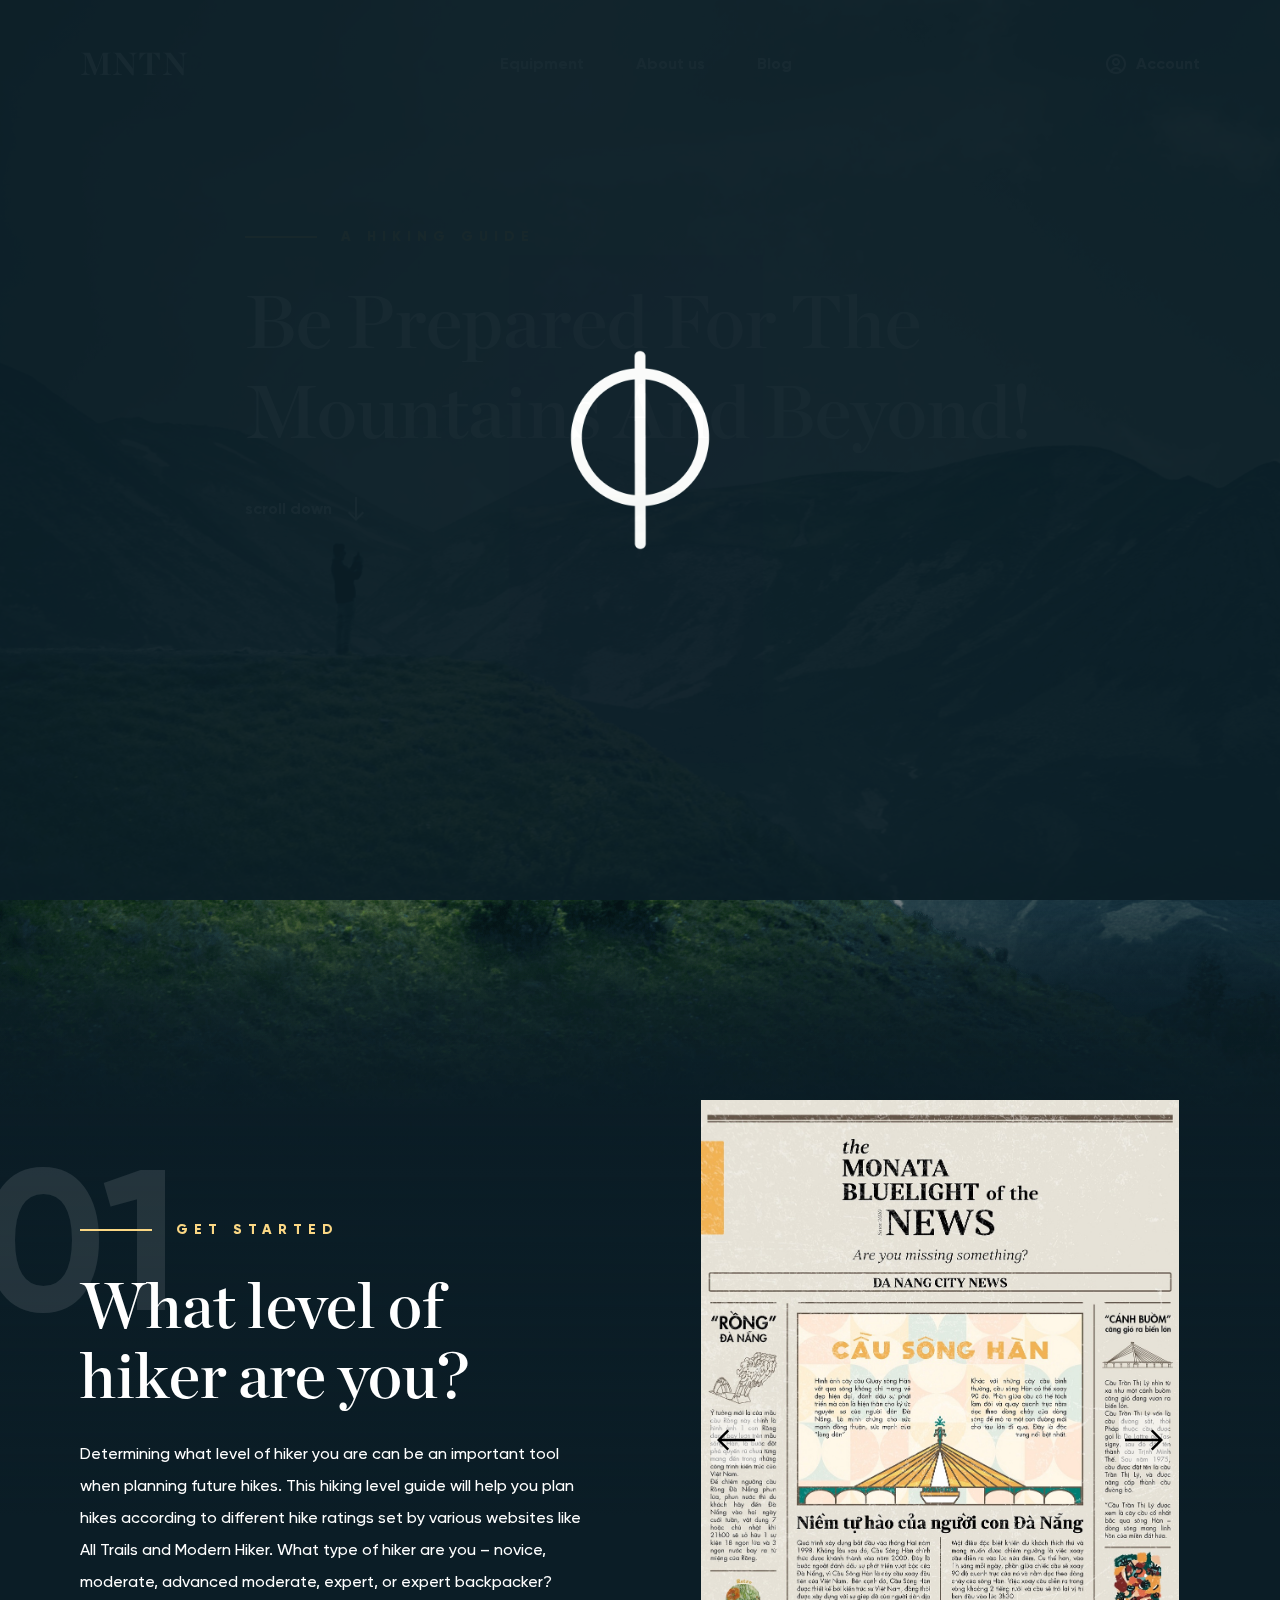
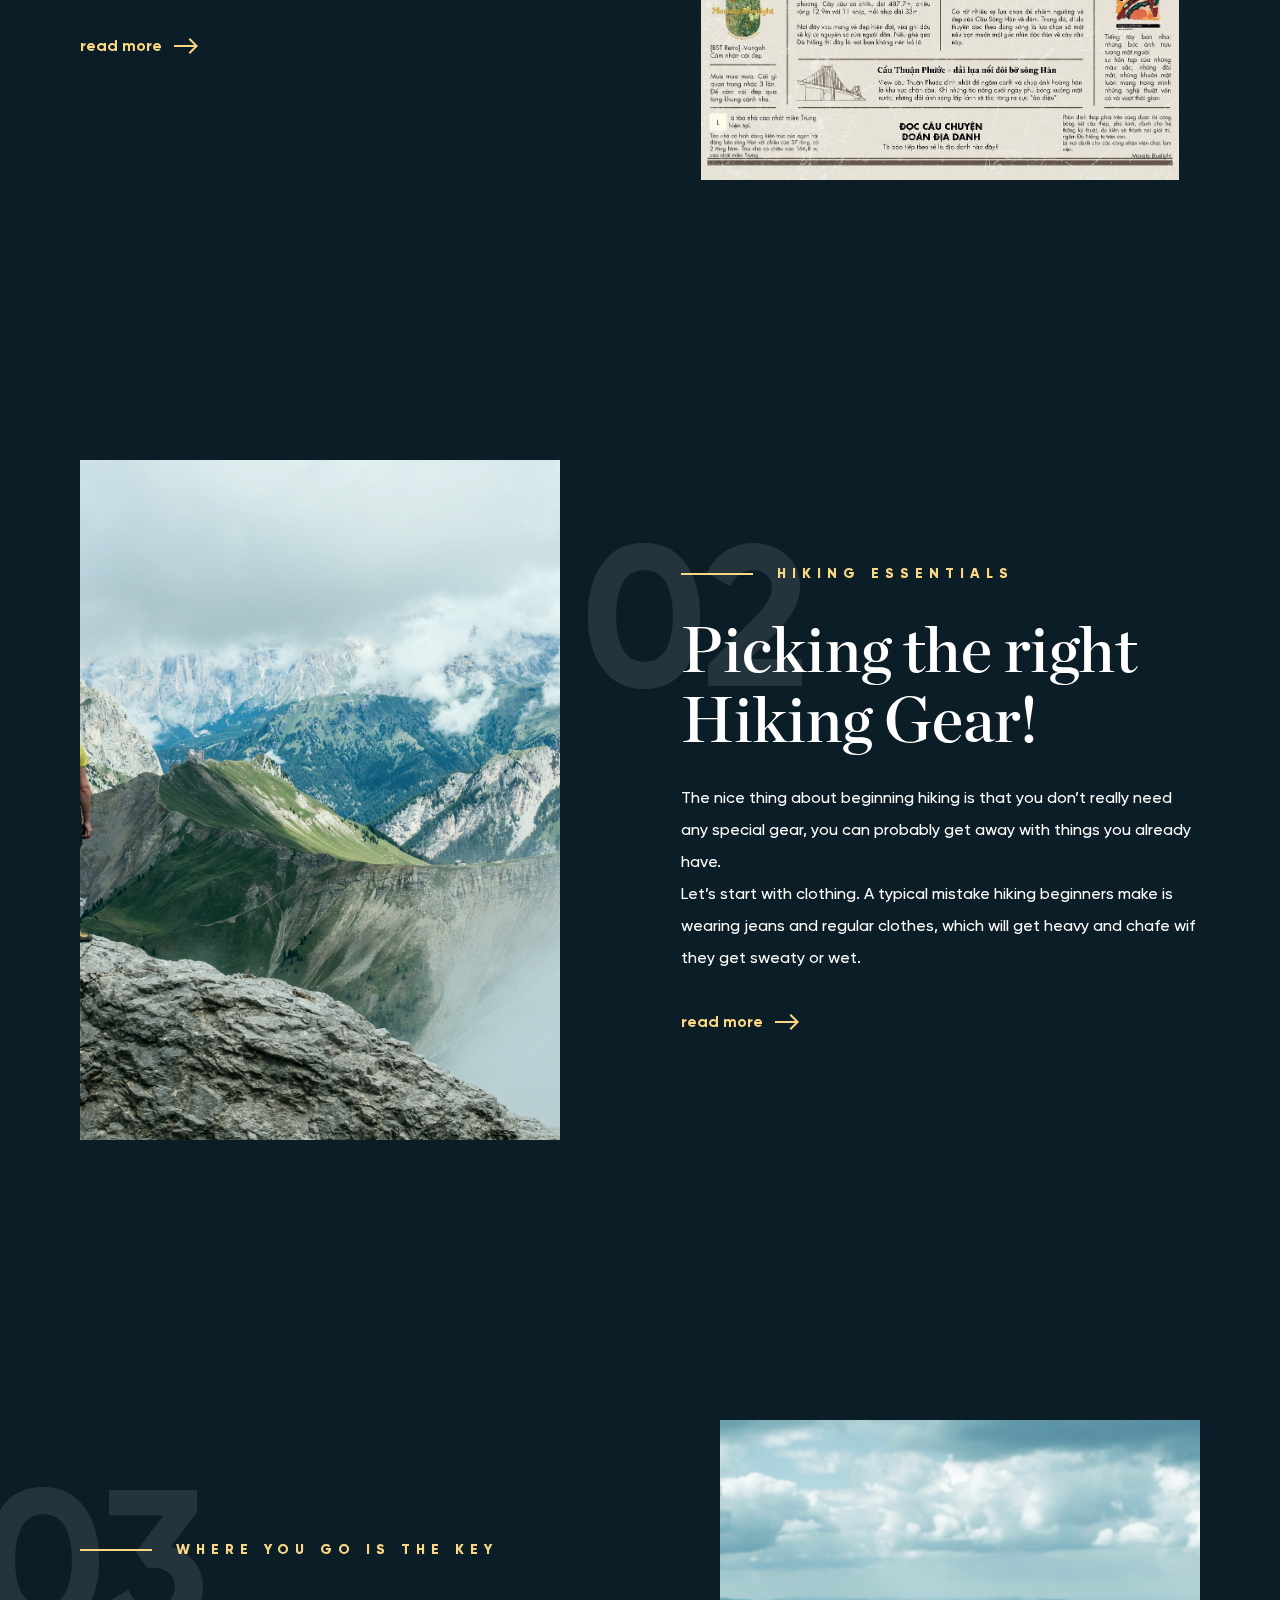
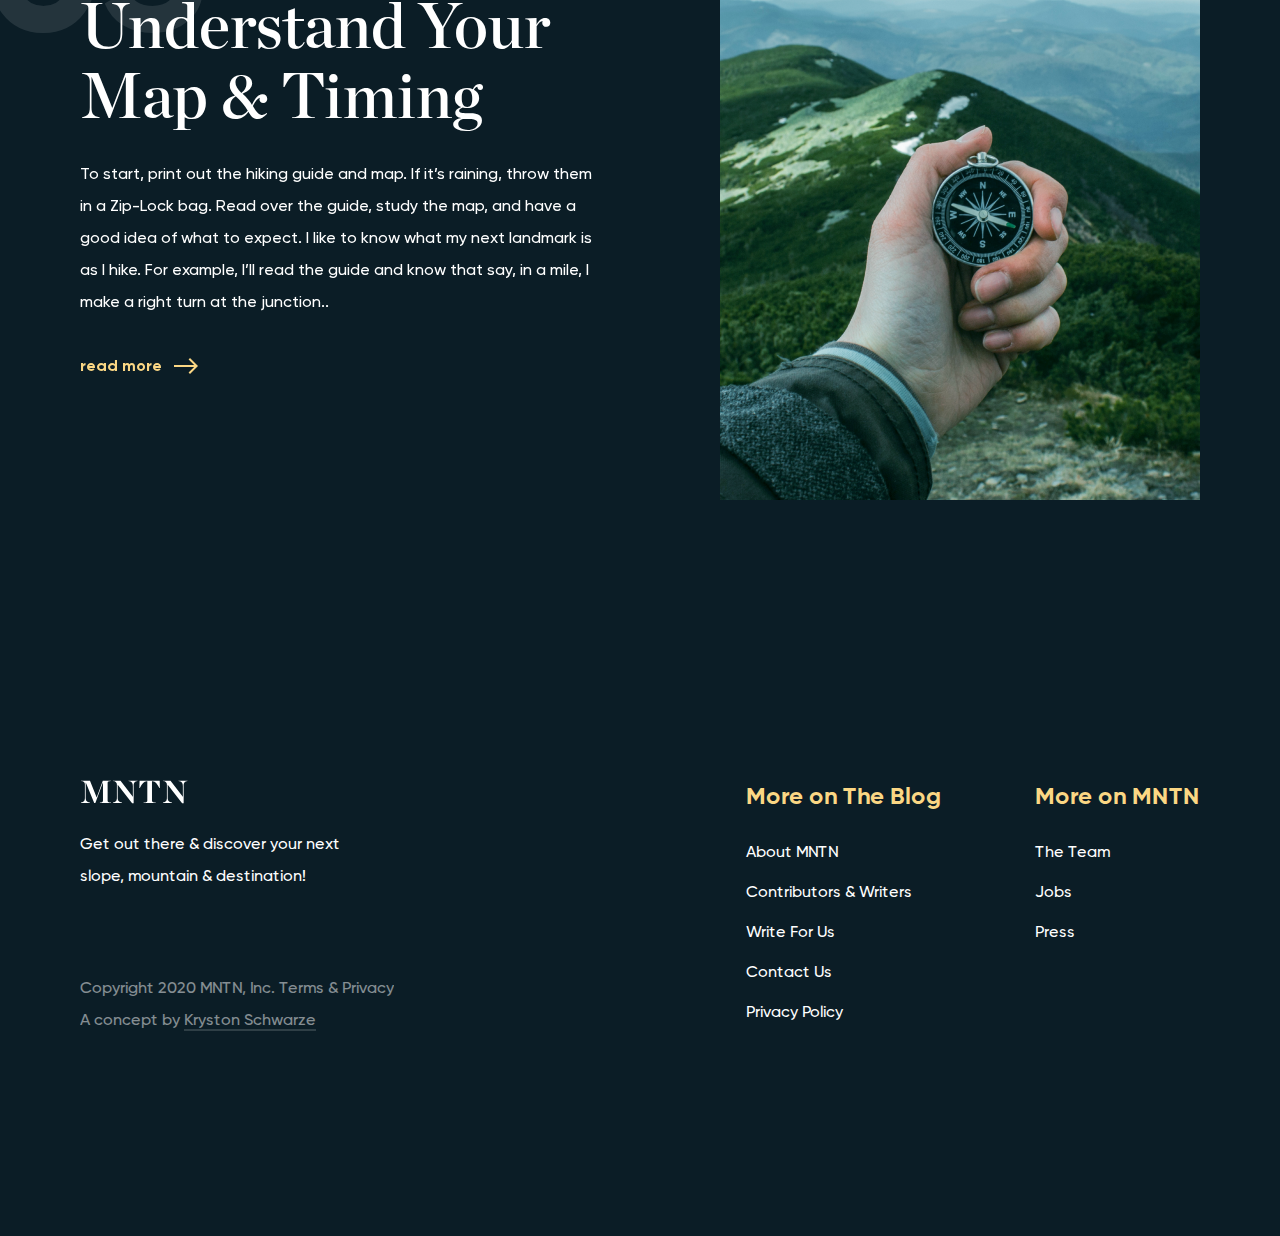
==== commit 3cc89c77: "Update collection" ====
--- a/index.html
+++ b/index.html
@@ -29,7 +29,7 @@
             }
             ::selection {
                 color: #fbd784;
-                background: #color;
+                background: transparent;
             }
         </style>
     </head>
@@ -190,10 +190,10 @@
                         </div>
                         <div id="w-node-39e02eb8b346-0b7ceb38" alt="" class="image _01 collection-silde" >
                             <div class="collection-silde-border">
-                                <img src="images/dn1.png" style="display: block;"/>
-                                <img src="images/dn2.png" style="display: none;"/>
-                                <img src="images/dn3.png" style="display: none;"/>
-                                <img src="images/dn4.png" style="display: none;"/>
+                                <img src="images/dn1.jpg" style="display: block;"/>
+                                <img src="images/dn2.jpg" style="display: none;"/>
+                                <img src="images/dn3.jpg" style="display: none;"/>
+                                <img src="images/dn4.jpg" style="display: none;"/>
                                 <button type="button" class="slick-prev slick-arrow">
                                     <svg version="1.1" id="Layer_1" xmlns="http://www.w3.org/2000/svg" xmlns:xlink="http://www.w3.org/1999/xlink" x="0px" y="0px" viewBox="0 0 476.213 476.213" style="enable-background:new 0 0 476.213 476.213;" xml:space="preserve"> <polygon fill="currentColor" points="476.213,223.107 57.427,223.107 151.82,128.713 130.607,107.5 0,238.106 130.607,368.714 151.82,347.5 57.427,253.107 476.213,253.107 "></polygon></svg>
                                 </button>
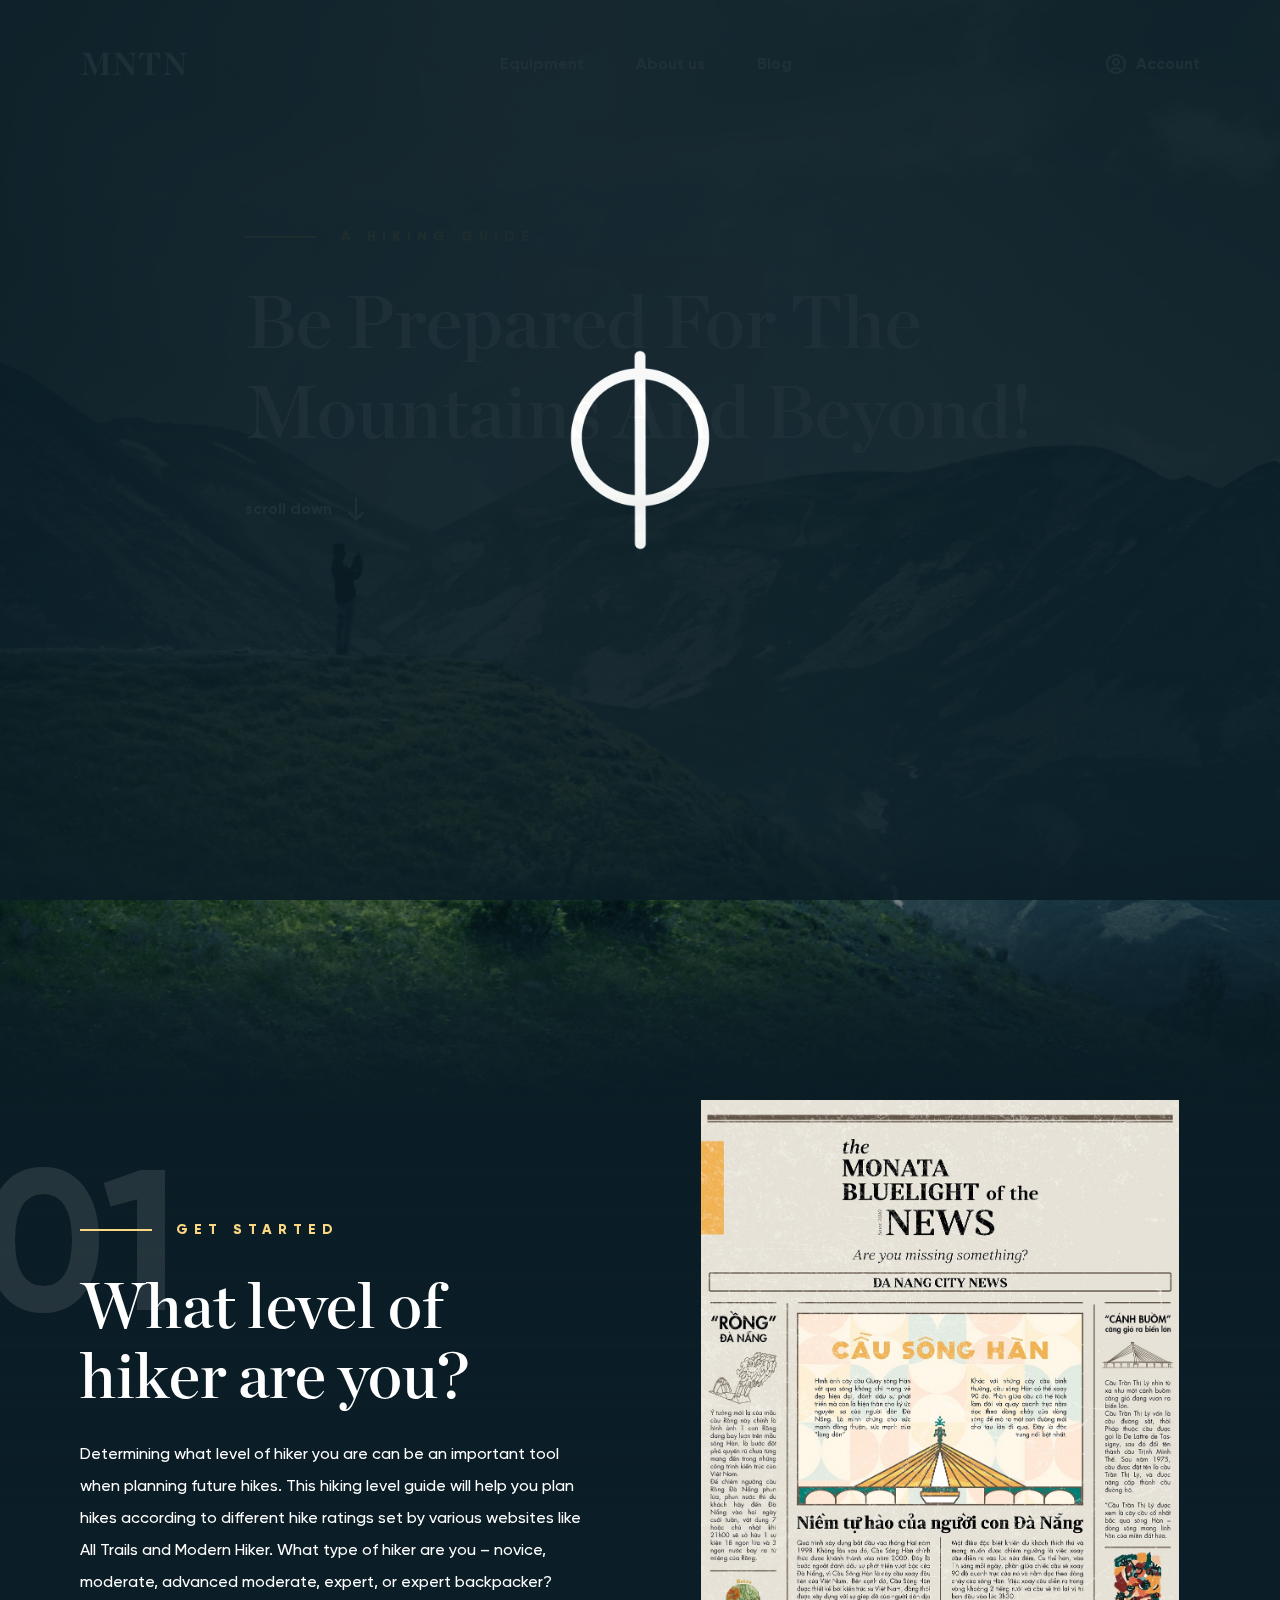
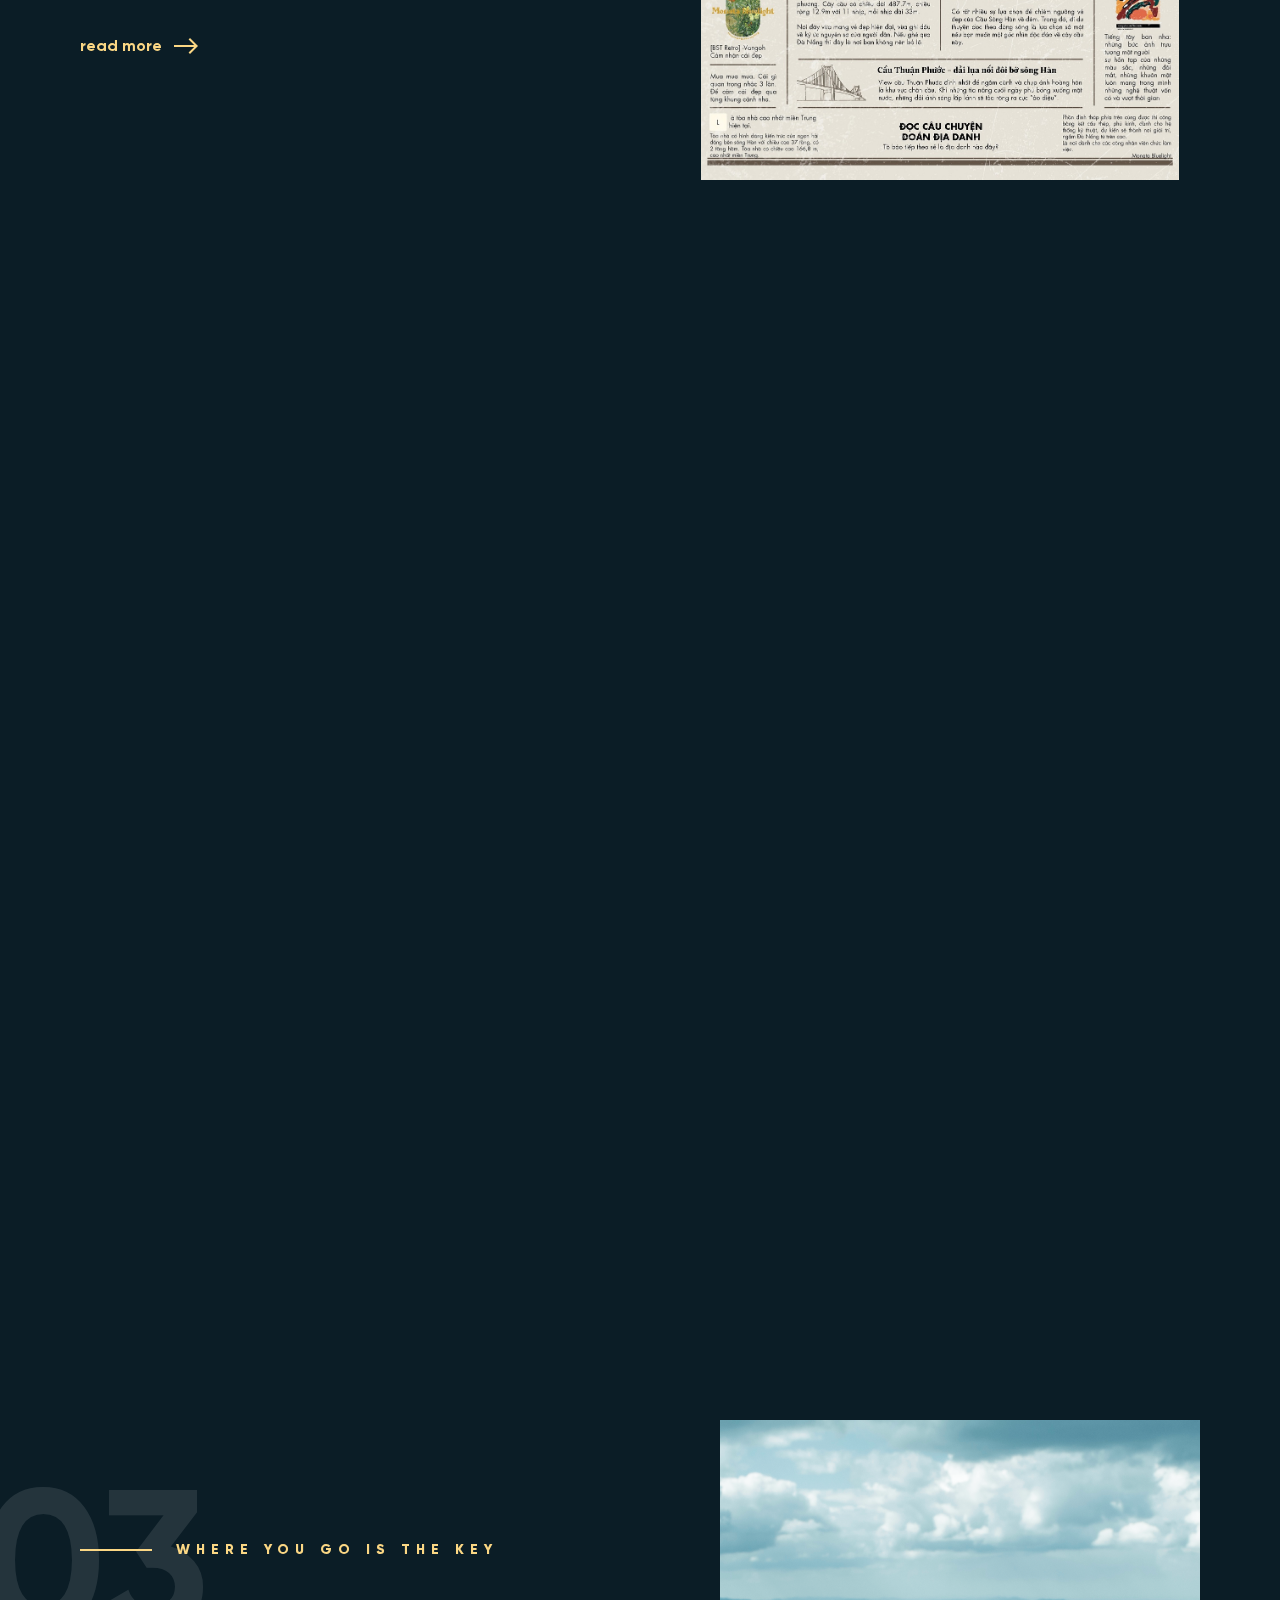
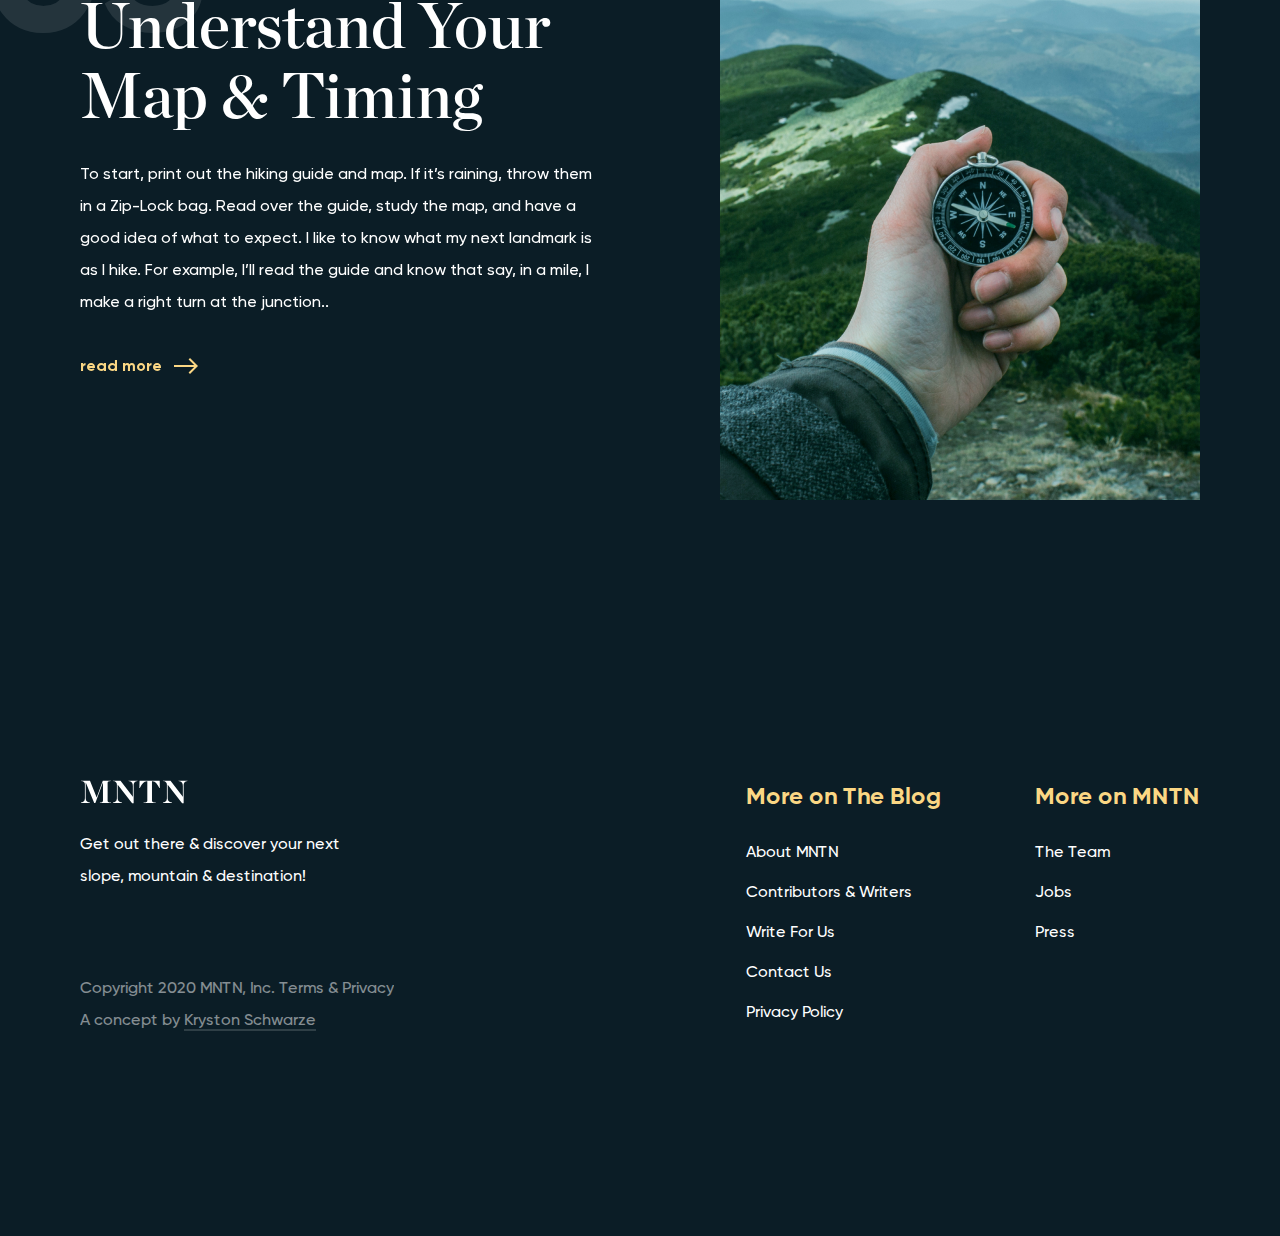
==== commit 42e2b7a3: "Add paralax scroll effect" ====
--- a/index.html
+++ b/index.html
@@ -205,9 +205,9 @@
                         </div>
                     </div>
                 </div>
-                <div class="content-wrapper content">
+                <div class="content-wrapper content paralax-item">
                     <div class="grid">
-                        <div id="w-node-12f012158455-0b7ceb38" class="content-text">
+                        <div id="w-node-12f012158455-0b7ceb38" class="content-text showtop">
                             <div class="count">02</div>
                             <div class="tagline">
                                 <div class="tagline-line"></div>
@@ -227,7 +227,7 @@
                                 </div>
                             </a>
                         </div>
-                        <img src="images/02.png" id="w-node-12f012158464-0b7ceb38" alt="" class="image" />
+                        <img src="images/02.png" id="w-node-12f012158464-0b7ceb38" alt="" class="image zoomshow" />
                     </div>
                 </div>
                 <div class="content-wrapper content">
--- a/css/mntn.webflow.css
+++ b/css/mntn.webflow.css
@@ -1073,10 +1073,10 @@
   -webkit-transform: translateY(-50%);
   transform: translateY(-50%);
   z-index: 1;
-  color: #000000;
+  color: #00000000;
   border: none;
   background: none;
-  background-color: rgba(255, 255, 255, 0.5);
+  background-color: rgba(255, 255, 255, 0);
   width: 50px;
   height: 50px;
   border-radius: 4px;
@@ -1087,6 +1087,11 @@
   display: flex !important;
 }
 
+.collection-silde-border:hover button.slick-arrow {
+  color: #000000;
+  background-color: rgba(255, 255, 255, 0.5);
+}
+
 button.slick-arrow.slick-prev {
   left: 10px;
 }
@@ -1106,4 +1111,81 @@
     width: 30px;
     height: 30px;
   }
+}
+
+.zoomshow, .showtop {
+  opacity: 0;
+}
+
+.active .zoomshow{
+  animation: zoomshow 2s ease-in-out 1 forwards;
+}
+
+.active .showtop{
+  animation: showtop 2s ease-in-out 1 forwards;
+}
+
+
+@keyframes zoomshow {
+  from{
+     transform: scale(0);
+  }
+  to{
+      opacity: 1;
+      transform: scale(1);
+  }
+}
+
+@keyframes showtop{
+  from{
+      opacity: 0;
+      transform: translate(0, 250px);
+  }
+  to{
+      opacity: 1;
+      transform: translate(0, 0);
+  }
+}
+
+.delay-02{
+  animation-delay: 0.2s!important;
+}
+.delay-04{
+  animation-delay: 0.4s!important;
+}
+.delay-06{
+  animation-delay: 0.6s!important;
+}
+.delay-08{
+  animation-delay: 0.8s!important;
+}
+.delay-1{
+  animation-delay: 1s!important;
+}
+.delay-12{
+  animation-delay: 1.2s!important;
+}
+.delay-14{
+  animation-delay: 1.4s!important;
+}
+.delay-16{
+  animation-delay: 1.6s!important;
+}
+.delay-18{
+  animation-delay: 1.8s!important;
+}
+.delay-2{
+  animation-delay: 2s!important;
+}
+.delay-12{
+  animation-delay: 1.2s!important;
+}
+.delay-14{
+  animation-delay: 1.4s!important;
+}
+.delay-16{
+  animation-delay: 1.6s!important;
+}
+.delay-18{
+  animation-delay: 1.8s!important;
 }